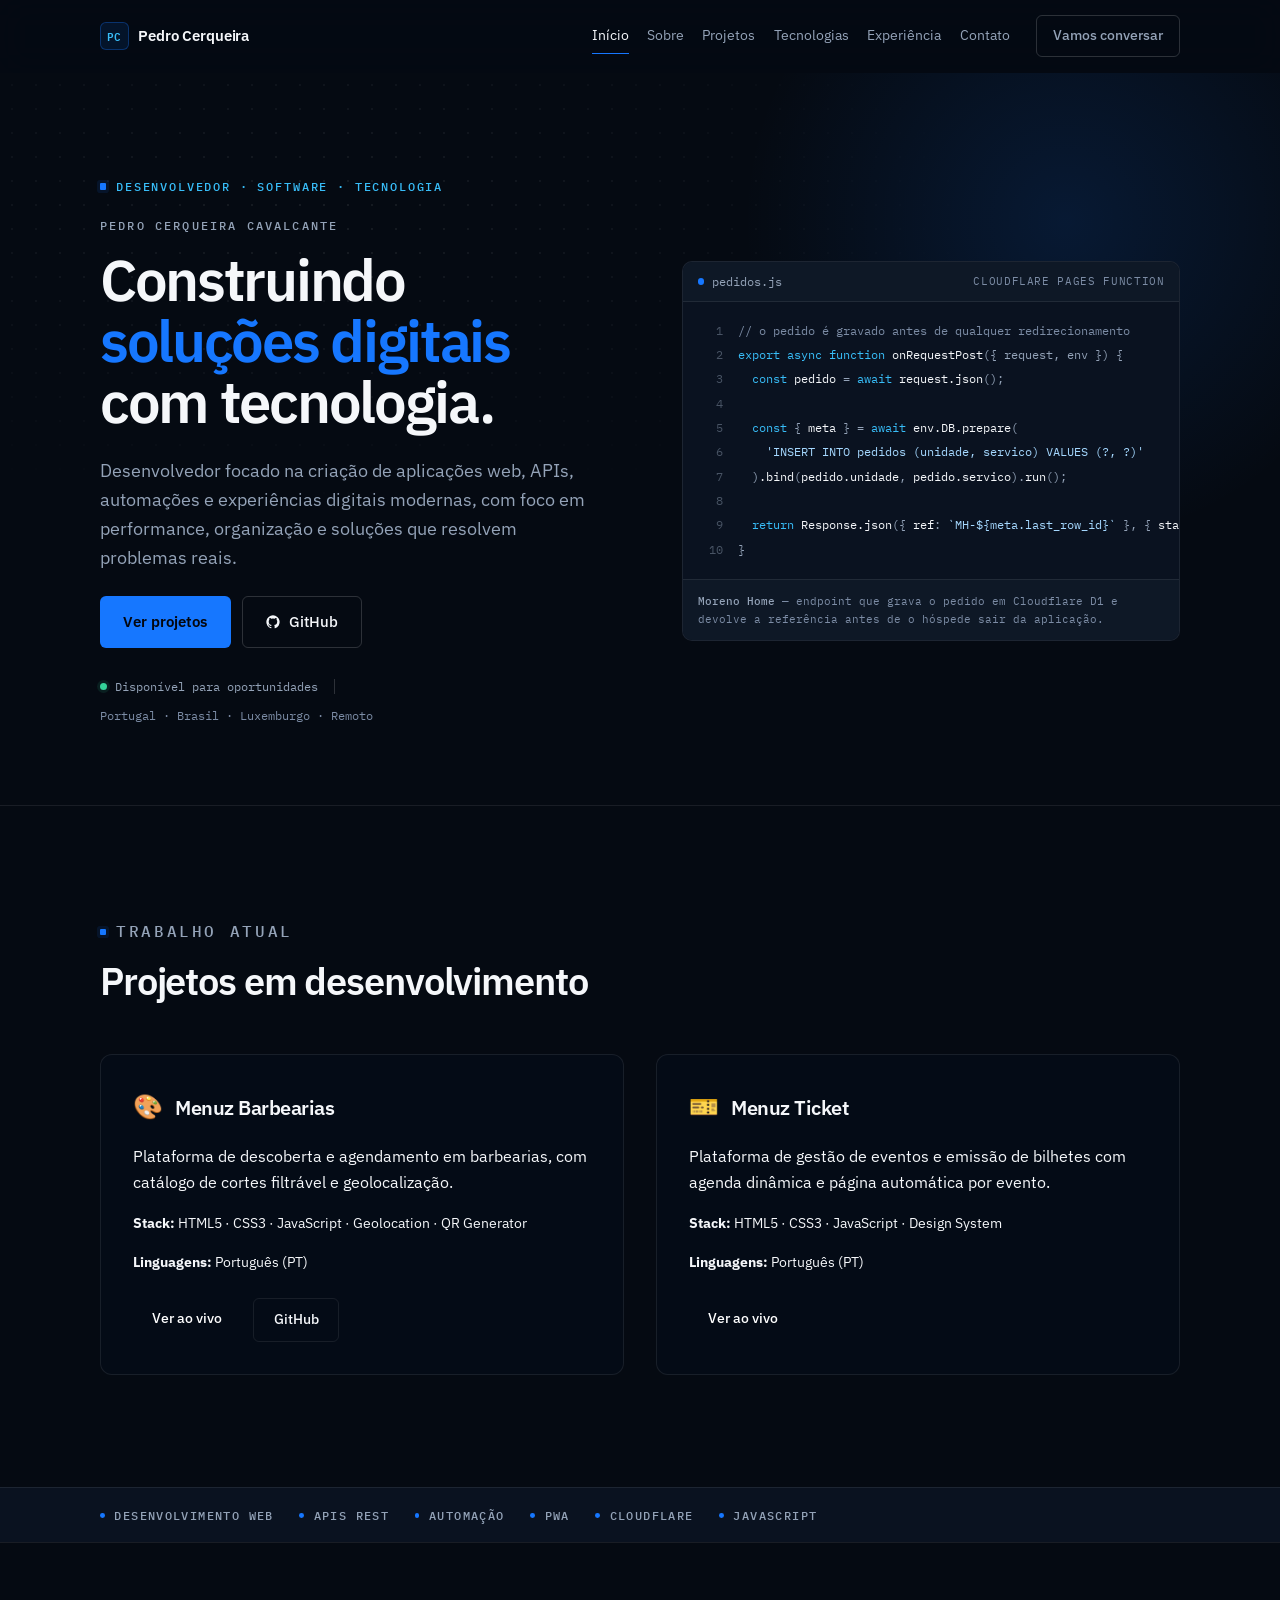
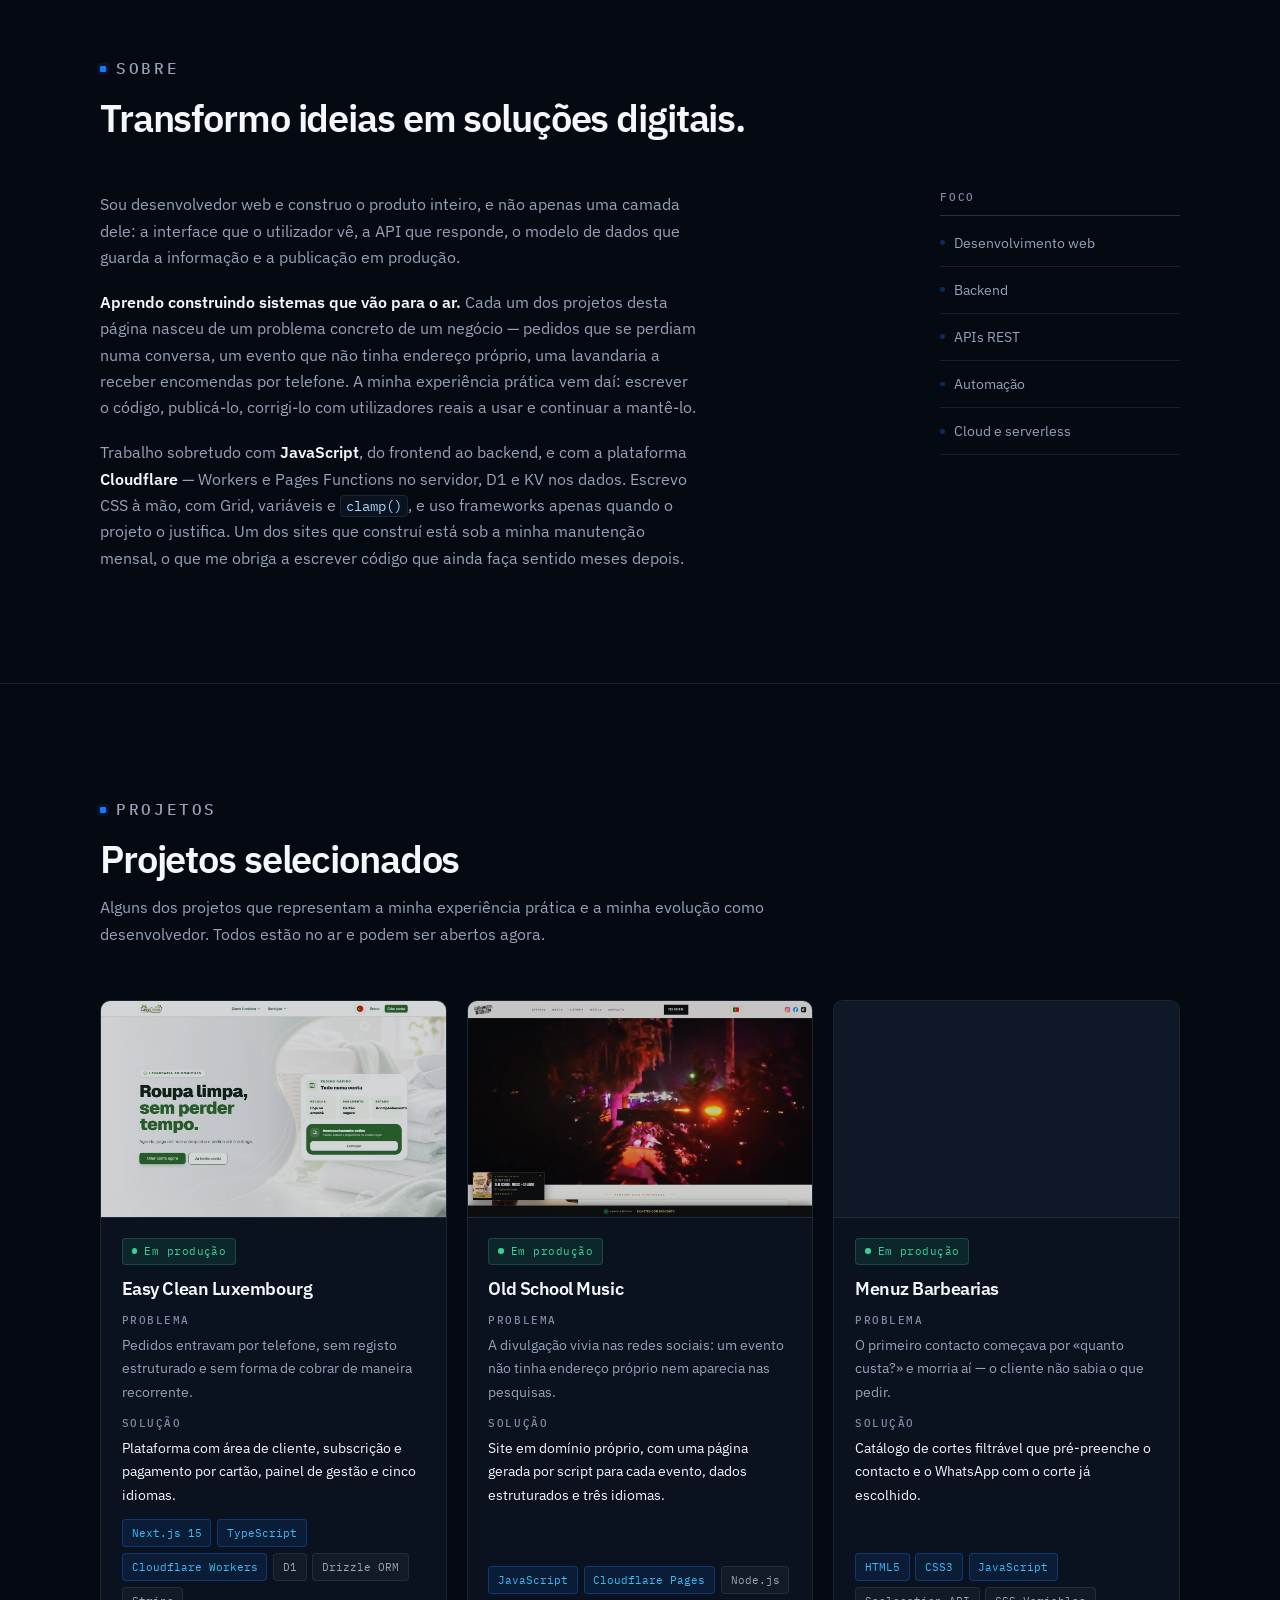
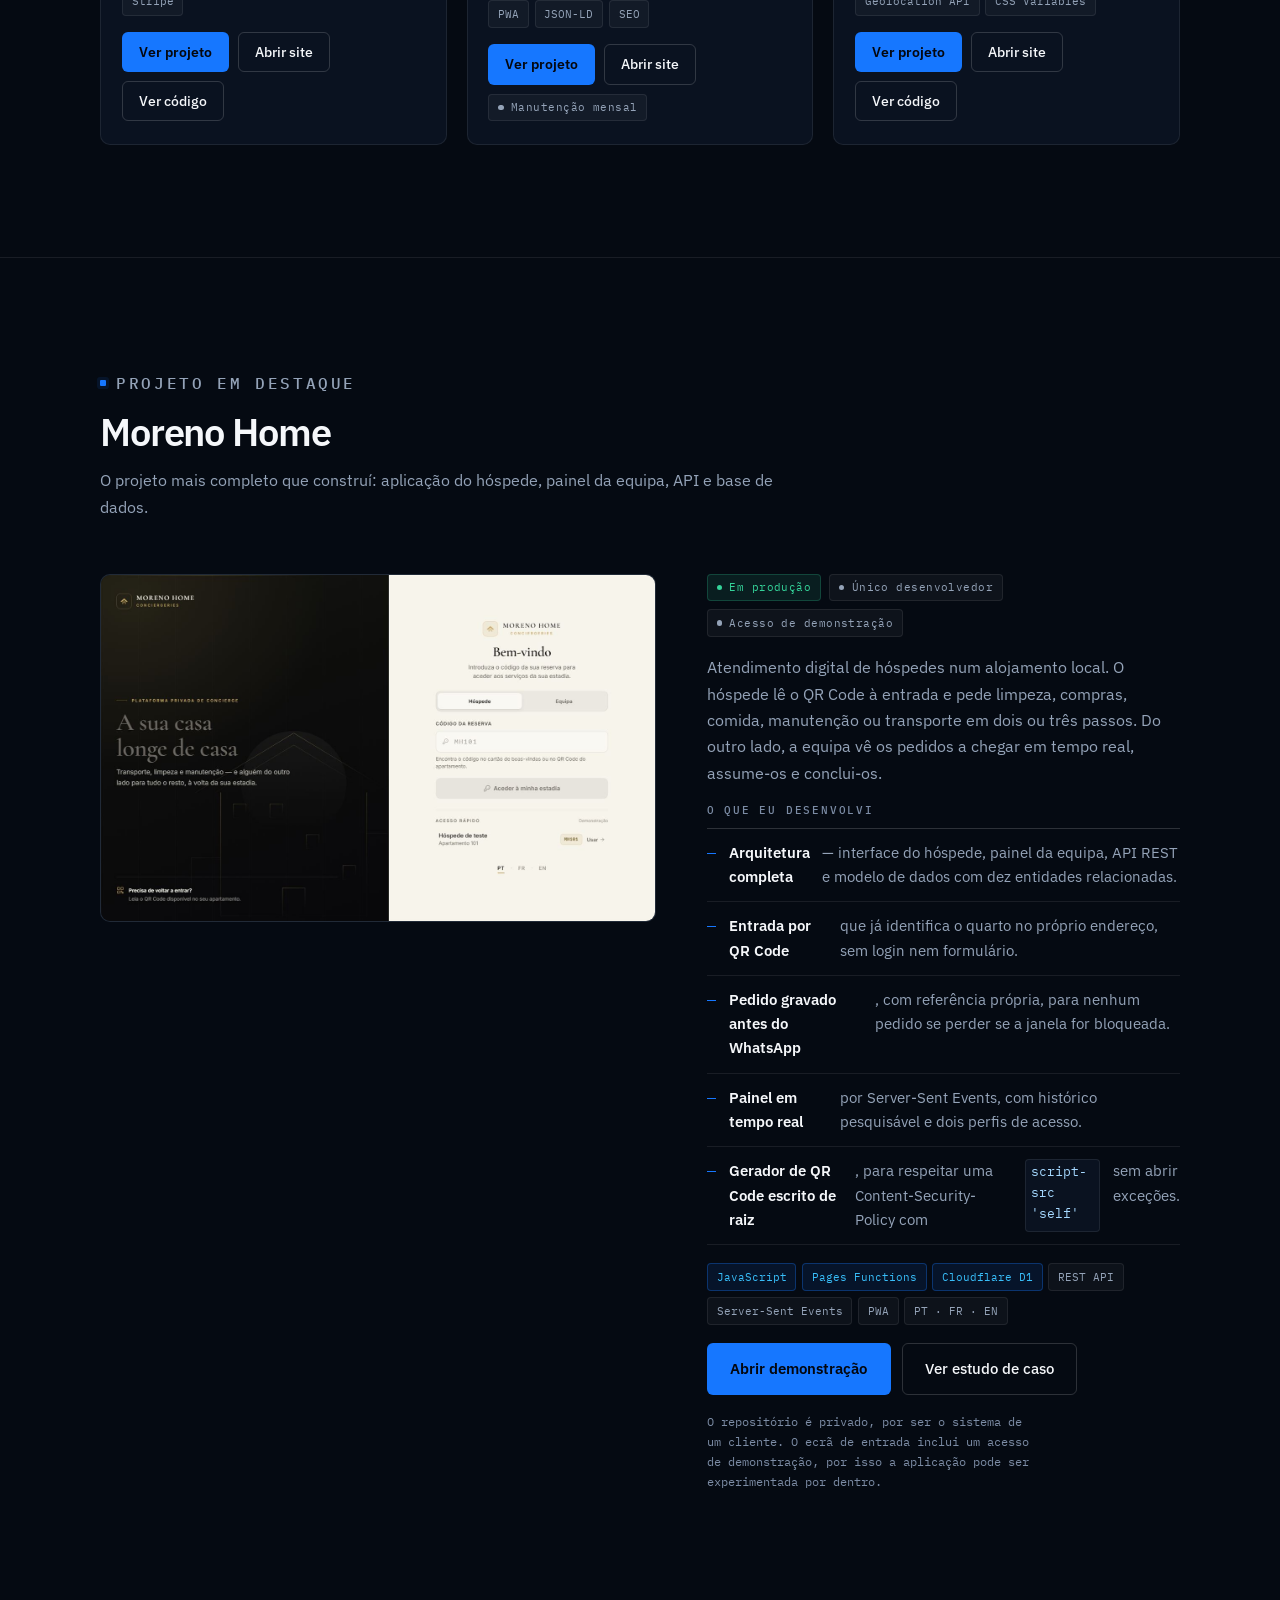
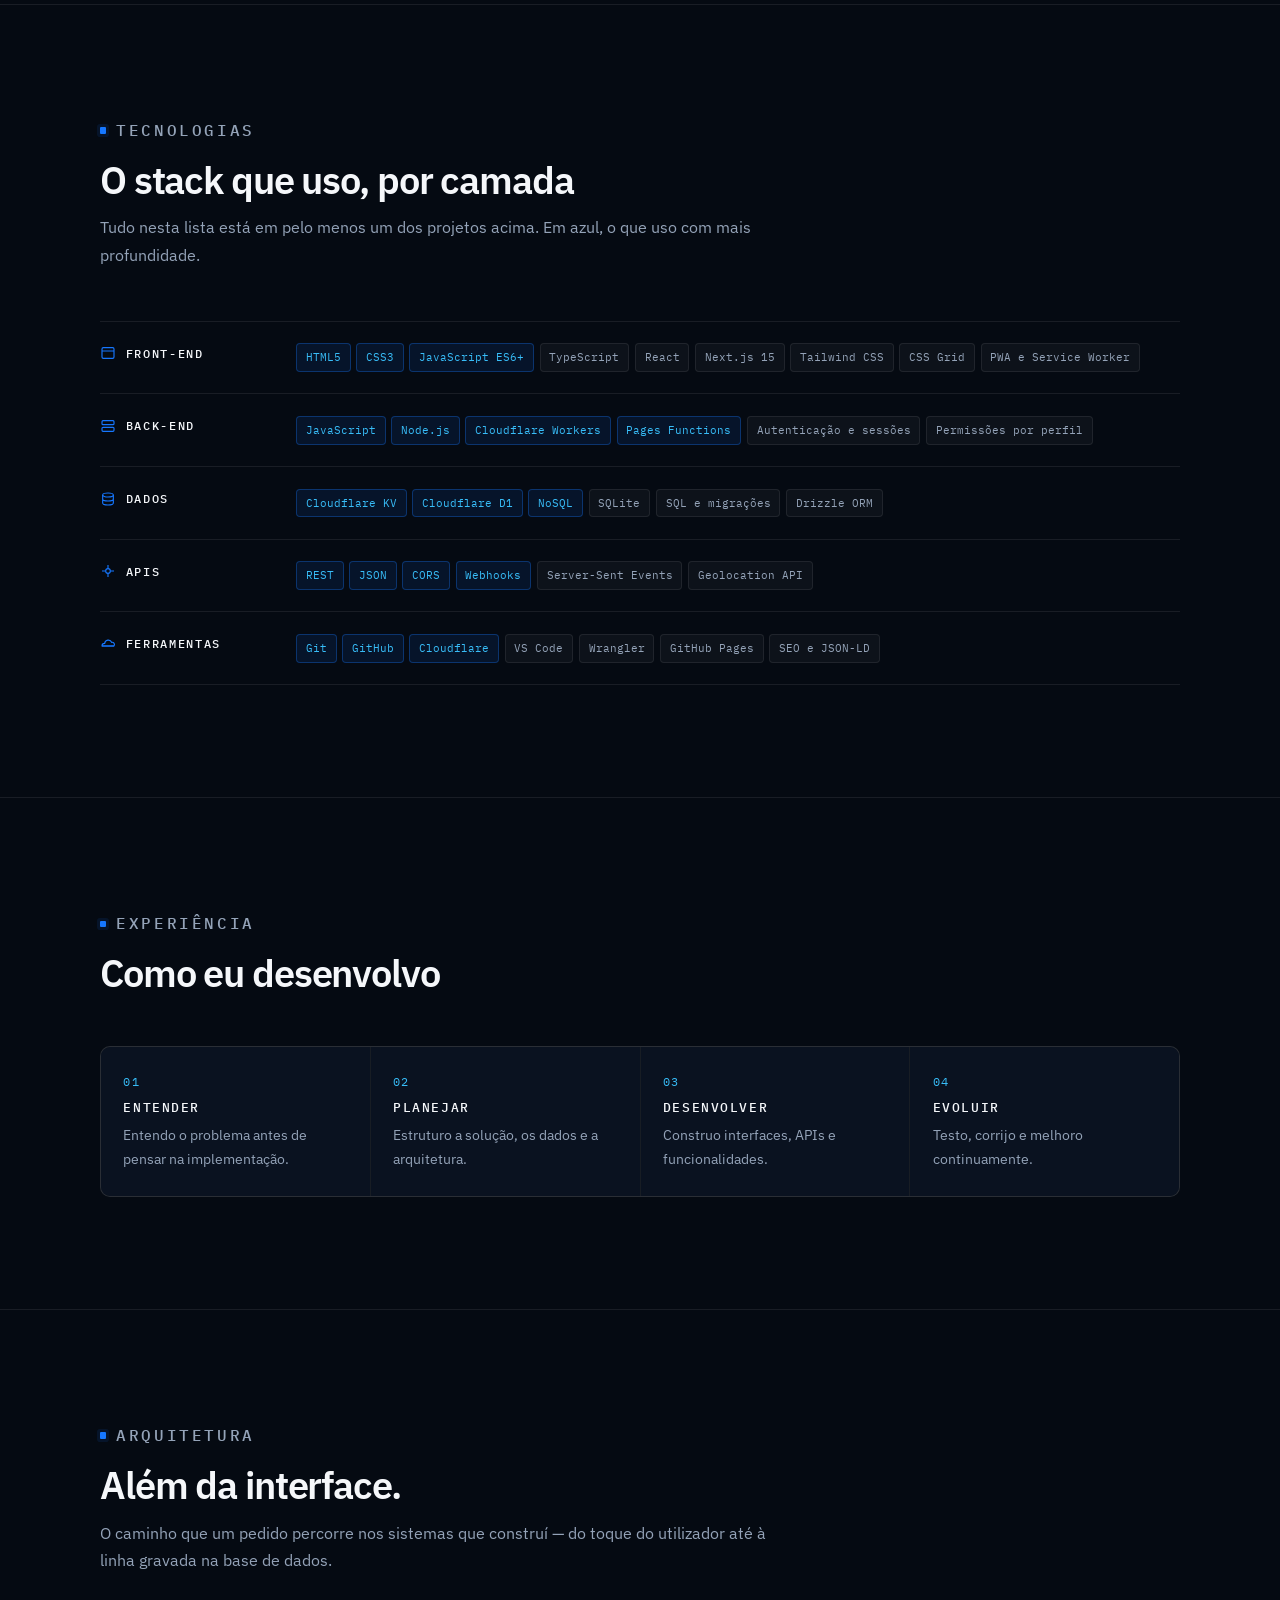
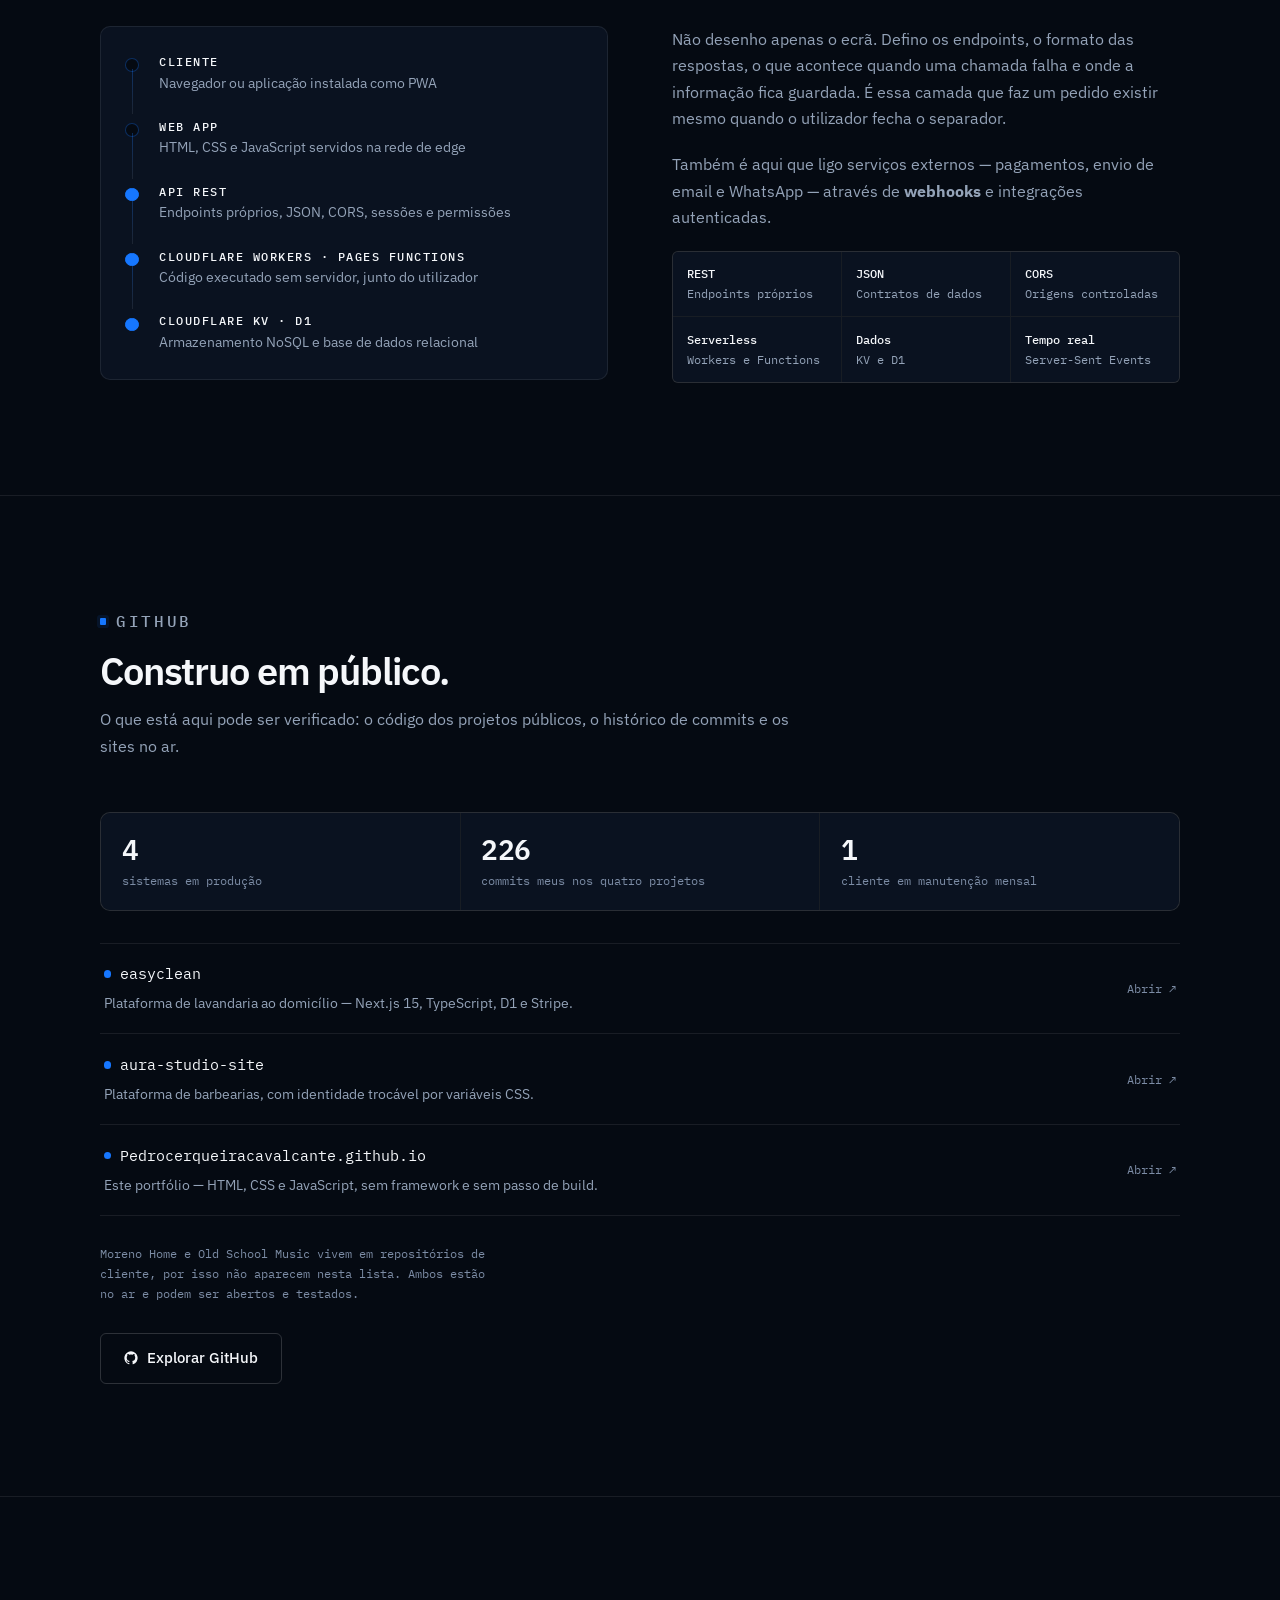
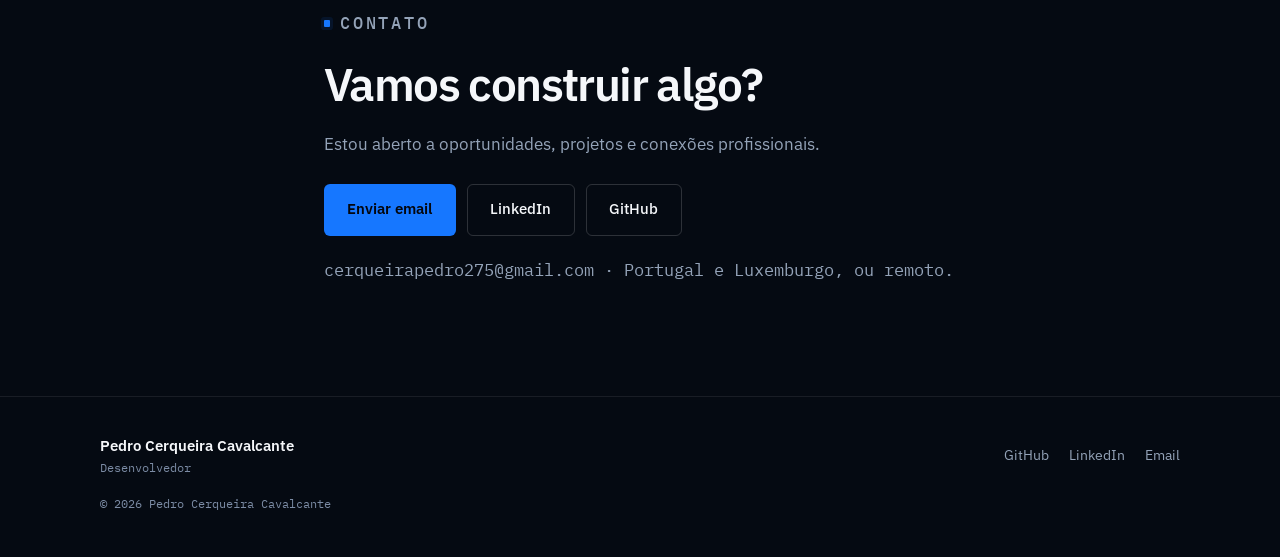
==== index.html @ 8db894de "Revert "feat: atualizar stack real do Menuz Ticket" This reverts commit 25b0ad3cbac305916d290f2f25b3" ====
<!DOCTYPE html>
<html lang="pt">
<head>
<meta charset="utf-8">
<meta name="viewport" content="width=device-width, initial-scale=1">
<title>Pedro Cerqueira Cavalcante — Desenvolvedor Web</title>
<meta name="description" content="Desenvolvedor web. Construo aplicações, APIs REST e automações de ponta a ponta — interface, backend, dados e publicação. Quatro sistemas em produção, todos abertos para consulta.">
<meta name="author" content="Pedro Cerqueira Cavalcante">
<link rel="canonical" href="https://pedrocerqueiracavalcante.github.io/">

<meta property="og:type" content="profile">
<meta property="og:title" content="Pedro Cerqueira Cavalcante — Desenvolvedor Web">
<meta property="og:description" content="Aplicações web, APIs REST e automações. Quatro sistemas em produção, construídos de ponta a ponta.">
<meta property="og:url" content="https://pedrocerqueiracavalcante.github.io/">
<meta property="og:image" content="https://pedrocerqueiracavalcante.github.io/assets/img/moreno.jpg">
<meta property="og:image:alt" content="Ecrã de entrada do Moreno Home, um dos sistemas em produção.">
<meta property="og:locale" content="pt_PT">
<meta name="twitter:card" content="summary_large_image">
<meta name="twitter:image" content="https://pedrocerqueiracavalcante.github.io/assets/img/moreno.jpg">
<meta name="theme-color" content="#050A12">

<link rel="icon" href="data:image/svg+xml,<svg xmlns='http://www.w3.org/2000/svg' viewBox='0 0 64 64'><rect width='64' height='64' rx='14' fill='%23050A12'/><rect x='2' y='2' width='60' height='60' rx='13' fill='none' stroke='%231677FF' stroke-width='3'/><text x='32' y='43' font-size='29' font-family='ui-monospace,monospace' font-weight='600' fill='%2338BDF8' text-anchor='middle'>PC</text></svg>">

<link rel="preconnect" href="https://fonts.googleapis.com">
<link rel="preconnect" href="https://fonts.gstatic.com" crossorigin>
<link href="https://fonts.googleapis.com/css2?family=IBM+Plex+Mono:wght@400;500&family=IBM+Plex+Sans:wght@400;500;600&display=swap" rel="stylesheet">
<script>document.documentElement.classList.add('js');</script>
<link rel="stylesheet" href="assets/css/styles.css?v=8">

<script type="application/ld+json">
{
  "@context": "https://schema.org",
  "@type": "Person",
  "name": "Pedro Cerqueira Cavalcante",
  "jobTitle": "Desenvolvedor Web",
  "description": "Desenvolvedor web. Construo aplicações, APIs REST e automações de ponta a ponta.",
  "url": "https://pedrocerqueiracavalcante.github.io/",
  "email": "cerqueirapedro275@gmail.com",
  "sameAs": [
    "https://github.com/Pedrocerqueiracavalcante",
    "https://www.linkedin.com/in/pedrocerq/"
  ],
  "knowsAbout": [
    "Desenvolvimento web","JavaScript","TypeScript","HTML5","CSS3","React","Next.js",
    "Node.js","Cloudflare Workers","Cloudflare Pages Functions","Cloudflare D1","Cloudflare KV",
    "REST API","JSON","CORS","Webhooks","Server-Sent Events",
    "Progressive Web Apps","Service Worker","SQL","Stripe","Git"
  ]
}
</script>
</head>
<body>

<a class="skip" href="#projetos">Ir para os projetos</a>

<!-- ==================== CABEÇALHO ==================== -->
<header class="site-header" id="header">
  <div class="wrap">
    <a class="logo" href="#inicio">
      <span class="logo-mark" aria-hidden="true">PC</span>
      <span>Pedro Cerqueira</span>
    </a>

    <nav class="nav" id="nav" aria-label="Navegação principal">
      <a href="#inicio">Início</a>
      <a href="#sobre">Sobre</a>
      <a href="#projetos">Projetos</a>
      <a href="#tecnologias">Tecnologias</a>
      <a href="#processo">Experiência</a>
      <a href="#contato">Contato</a>
      <a class="btn btn-ghost btn-sm nav-cta" href="#contato">Vamos conversar</a>
    </nav>

    <button class="icon-btn" id="burger" type="button" aria-label="Abrir menu" aria-expanded="false" aria-controls="nav">
      <svg viewBox="0 0 24 24" fill="none" stroke="currentColor" stroke-width="1.8" aria-hidden="true"><path d="M4 7h16M4 12h16M4 17h16"/></svg>
    </button>
  </div>
</header>

<main>

  <!-- ==================== 1. HERO ==================== -->
  <section class="hero" id="inicio">
    <div class="wrap">
      <div class="hero-grid">

        <div class="hero-text">
          <p class="label">Desenvolvedor · Software · Tecnologia</p>

          <h1>
            <em>Pedro Cerqueira Cavalcante</em>
            Construindo <b>soluções digitais</b><br>com tecnologia.
          </h1>

          <p class="lead">
            Desenvolvedor focado na criação de aplicações web, APIs, automações e experiências
            digitais modernas, com foco em performance, organização e soluções que resolvem
            problemas reais.
          </p>

          <div class="hero-actions">
            <a class="btn btn-primary" href="#projetos">Ver projetos</a>
            <a class="btn btn-ghost" href="https://github.com/Pedrocerqueiracavalcante" target="_blank" rel="noopener">
              <svg viewBox="0 0 24 24" fill="currentColor" aria-hidden="true"><path d="M12 2A10 10 0 0 0 8.84 21.5c.5.09.68-.22.68-.48v-1.7c-2.78.6-3.37-1.34-3.37-1.34-.45-1.16-1.1-1.47-1.1-1.47-.9-.62.07-.6.07-.6 1 .07 1.53 1.03 1.53 1.03.87 1.52 2.3 1.08 2.86.83.09-.65.35-1.08.63-1.33-2.22-.25-4.56-1.11-4.56-4.95 0-1.09.39-1.99 1.03-2.69-.1-.25-.45-1.27.1-2.65 0 0 .84-.27 2.75 1.02a9.6 9.6 0 0 1 5 0c1.91-1.29 2.75-1.02 2.75-1.02.55 1.38.2 2.4.1 2.65.64.7 1.03 1.6 1.03 2.69 0 3.85-2.35 4.7-4.58 4.94.36.31.68.92.68 1.85v2.74c0 .27.18.58.69.48A10 10 0 0 0 12 2Z"/></svg>
              GitHub
            </a>
          </div>

          <p class="hero-meta">
            <span class="avail"><span class="dot" aria-hidden="true"></span> Disponível para oportunidades</span>
            <span class="sep" aria-hidden="true"></span>
            <span>Portugal · Brasil · Luxemburgo · Remoto</span>
          </p>
        </div>

        <figure class="codepane reveal">
          <div class="codepane-top">
            <span class="file">pedidos.js</span>
            <span class="tag">CLOUDFLARE PAGES FUNCTION</span>
          </div>
          <ol class="code" aria-hidden="true">
            <li><span class="cm">// o pedido é gravado antes de qualquer redirecionamento</span></li>
            <li><span class="kw">export async function</span> <span class="fn">onRequestPost</span><span class="pn">({ request, env }) {</span></li>
            <li>  <span class="kw">const</span> pedido <span class="pn">=</span> <span class="kw">await</span> request.<span class="fn">json</span><span class="pn">();</span></li>
            <li> </li>
            <li>  <span class="kw">const</span> <span class="pn">{</span> meta <span class="pn">} =</span> <span class="kw">await</span> env.DB.<span class="fn">prepare</span><span class="pn">(</span></li>
            <li>    <span class="st">'INSERT INTO pedidos (unidade, servico) VALUES (?, ?)'</span></li>
            <li>  <span class="pn">)</span>.<span class="fn">bind</span><span class="pn">(</span>pedido.unidade<span class="pn">,</span> pedido.servico<span class="pn">).</span><span class="fn">run</span><span class="pn">();</span></li>
            <li> </li>
            <li>  <span class="kw">return</span> Response.<span class="fn">json</span><span class="pn">({</span> ref<span class="pn">:</span> <span class="st">`MH-${meta.last_row_id}`</span> <span class="pn">}, {</span> status<span class="pn">:</span> <span class="st">201</span> <span class="pn">});</span></li>
            <li><span class="pn">}</span></li>
          </ol>
          <figcaption class="codepane-cap">
            <b>Moreno Home</b> — endpoint que grava o pedido em Cloudflare D1 e devolve a referência
            antes de o hóspede sair da aplicação.
          </figcaption>
        </figure>

      </div>
    </div>
  </section>

  <!-- ==================== TRABALHO ATUAL ==================== -->
  <section class="section" id="trabalho-atual">
    <div class="wrap">
      <div class="section-head">
        <p class="label">Trabalho Atual</p>
        <h2>Projetos em desenvolvimento</h2>
      </div>

      <div style="display: grid; grid-template-columns: 1fr 1fr; gap: 2rem; margin-top: 2rem;">

        <!-- MENUZ BARBEARIAS -->
        <article style="border: 1px solid var(--border); border-radius: 12px; padding: 2rem; background: rgba(22, 119, 255, 0.02);">
          <div style="display: flex; align-items: center; gap: 0.75rem; margin-bottom: 1rem;">
            <span style="font-size: 1.5rem;">🎨</span>
            <h3 style="margin: 0; font-size: 1.25rem; color: var(--text);">Menuz Barbearias</h3>
          </div>

          <p style="margin: 0 0 1rem 0; color: var(--text-muted);">
            Plataforma de descoberta e agendamento em barbearias, com catálogo de cortes filtrável e geolocalização.
          </p>

          <p style="margin: 0 0 1rem 0; font-size: 0.875rem; color: var(--text-muted);">
            <strong>Stack:</strong> HTML5 · CSS3 · JavaScript · Geolocation · QR Generator
          </p>

          <p style="margin: 0 0 1.5rem 0; font-size: 0.875rem; color: var(--text-muted);">
            <strong>Linguagens:</strong> Português (PT)
          </p>

          <div style="display: flex; gap: 0.75rem; flex-wrap: wrap;">
            <a href="https://pedrocerqueiracavalcante.github.io/aura-studio-site/" target="_blank" rel="noopener" style="display: inline-block; padding: 0.6rem 1.2rem; background: var(--primary); color: white; border-radius: 6px; text-decoration: none; font-size: 0.875rem; font-weight: 500; transition: opacity 0.2s;">Ver ao vivo</a>
            <a href="https://github.com/Pedrocerqueiracavalcante/aura-studio-site" target="_blank" rel="noopener" style="display: inline-block; padding: 0.6rem 1.2rem; border: 1px solid var(--border); background: transparent; color: var(--text); border-radius: 6px; text-decoration: none; font-size: 0.875rem; font-weight: 500; transition: all 0.2s;">GitHub</a>
          </div>
        </article>

        <!-- MENUZ TICKET -->
        <article style="border: 1px solid var(--border); border-radius: 12px; padding: 2rem; background: rgba(22, 119, 255, 0.02);">
          <div style="display: flex; align-items: center; gap: 0.75rem; margin-bottom: 1rem;">
            <span style="font-size: 1.5rem;">🎫</span>
            <h3 style="margin: 0; font-size: 1.25rem; color: var(--text);">Menuz Ticket</h3>
          </div>

          <p style="margin: 0 0 1rem 0; color: var(--text-muted);">
            Plataforma de gestão de eventos e emissão de bilhetes com agenda dinâmica e página automática por evento.
          </p>

          <p style="margin: 0 0 1rem 0; font-size: 0.875rem; color: var(--text-muted);">
            <strong>Stack:</strong> HTML5 · CSS3 · JavaScript · Design System
          </p>

          <p style="margin: 0 0 1.5rem 0; font-size: 0.875rem; color: var(--text-muted);">
            <strong>Linguagens:</strong> Português (PT)
          </p>

          <div style="display: flex; gap: 0.75rem; flex-wrap: wrap;">
            <a href="https://menuzticket.com/" target="_blank" rel="noopener" style="display: inline-block; padding: 0.6rem 1.2rem; background: var(--primary); color: white; border-radius: 6px; text-decoration: none; font-size: 0.875rem; font-weight: 500; transition: opacity 0.2s;">Ver ao vivo</a>
          </div>
        </article>

      </div>
    </div>
  </section>

  <!-- ==================== 2. FAIXA DE COMPETÊNCIAS ==================== -->
  <div class="strip">
    <div class="wrap">
      <ul aria-label="Áreas de trabalho">
        <li>Desenvolvimento web</li>
        <li>APIs REST</li>
        <li>Automação</li>
        <li>PWA</li>
        <li>Cloudflare</li>
        <li>JavaScript</li>
      </ul>
    </div>
  </div>

  <!-- ==================== 3. SOBRE ==================== -->
  <section class="section" id="sobre">
    <div class="wrap">
      <div class="section-head">
        <p class="label">Sobre</p>
        <h2>Transformo ideias em soluções digitais.</h2>
      </div>

      <div class="about">
        <div class="about-text reveal">
          <p>
            Sou desenvolvedor web e construo o produto inteiro, e não apenas uma camada dele:
            a interface que o utilizador vê, a API que responde, o modelo de dados que guarda a
            informação e a publicação em produção.
          </p>
          <p>
            <strong>Aprendo construindo sistemas que vão para o ar.</strong> Cada um dos projetos
            desta página nasceu de um problema concreto de um negócio — pedidos que se perdiam numa
            conversa, um evento que não tinha endereço próprio, uma lavandaria a receber encomendas
            por telefone. A minha experiência prática vem daí: escrever o código, publicá-lo,
            corrigi-lo com utilizadores reais a usar e continuar a mantê-lo.
          </p>
          <p>
            Trabalho sobretudo com <strong>JavaScript</strong>, do frontend ao backend, e com a
            plataforma <strong>Cloudflare</strong> — Workers e Pages Functions no servidor, D1 e KV
            nos dados. Escrevo CSS à mão, com Grid, variáveis e <code>clamp()</code>, e uso
            frameworks apenas quando o projeto o justifica. Um dos sites que construí está sob a
            minha manutenção mensal, o que me obriga a escrever código que ainda faça sentido
            meses depois.
          </p>
        </div>

        <aside class="side-list reveal">
          <h3>Foco</h3>
          <ul>
            <li>Desenvolvimento web</li>
            <li>Backend</li>
            <li>APIs REST</li>
            <li>Automação</li>
            <li>Cloud e serverless</li>
          </ul>
        </aside>
      </div>
    </div>
  </section>

  <!-- ==================== 4. PROJETOS ==================== -->
  <section class="section" id="projetos">
    <div class="wrap">
      <div class="section-head">
        <p class="label">Projetos</p>
        <h2>Projetos selecionados</h2>
        <p>
          Alguns dos projetos que representam a minha experiência prática e a minha evolução como
          desenvolvedor. Todos estão no ar e podem ser abertos agora.
        </p>
      </div>

      <div class="projects">

        <article class="pcard reveal">
          <a class="pcard-thumb" href="projetos/easy-clean.html" aria-label="Ver o projeto Easy Clean Luxembourg">
            <img src="assets/img/easyclean.jpg" alt="Página inicial do Easy Clean, com chamada para criar conta e cartão de pedido rápido" width="1320" height="825" loading="lazy" decoding="async">
          </a>
          <div class="pcard-body">
            <span class="status">Em produção</span>
            <h3>Easy Clean Luxembourg</h3>

            <div class="ps">
              <div>
                <span class="mono-k">Problema</span>
                <p>Pedidos entravam por telefone, sem registo estruturado e sem forma de cobrar de maneira recorrente.</p>
              </div>
              <div class="sol">
                <span class="mono-k">Solução</span>
                <p>Plataforma com área de cliente, subscrição e pagamento por cartão, painel de gestão e cinco idiomas.</p>
              </div>
            </div>

            <ul class="chips" aria-label="Tecnologias">
              <li class="key">Next.js 15</li><li class="key">TypeScript</li><li class="key">Cloudflare Workers</li>
              <li>D1</li><li>Drizzle ORM</li><li>Stripe</li>
            </ul>

            <div class="pcard-foot">
              <a class="btn btn-primary btn-sm" href="projetos/easy-clean.html">Ver projeto</a>
              <a class="btn btn-ghost btn-sm" href="https://easyclean.cerqueirapedro275.workers.dev" target="_blank" rel="noopener">Abrir site</a>
              <a class="btn btn-ghost btn-sm" href="https://github.com/Pedrocerqueiracavalcante/easyclean" target="_blank" rel="noopener">Ver código</a>
            </div>
          </div>
        </article>

        <article class="pcard reveal">
          <a class="pcard-thumb" href="projetos/old-school-music.html" aria-label="Ver o projeto Old School Music">
            <img src="assets/img/osm.jpg" alt="Página inicial do Old School Music, com vídeo de fundo e cartão do próximo evento" width="1320" height="825" loading="lazy" decoding="async">
          </a>
          <div class="pcard-body">
            <span class="status">Em produção</span>
            <h3>Old School Music</h3>

            <div class="ps">
              <div>
                <span class="mono-k">Problema</span>
                <p>A divulgação vivia nas redes sociais: um evento não tinha endereço próprio nem aparecia nas pesquisas.</p>
              </div>
              <div class="sol">
                <span class="mono-k">Solução</span>
                <p>Site em domínio próprio, com uma página gerada por script para cada evento, dados estruturados e três idiomas.</p>
              </div>
            </div>

            <ul class="chips" aria-label="Tecnologias">
              <li class="key">JavaScript</li><li class="key">Cloudflare Pages</li><li>Node.js</li>
              <li>PWA</li><li>JSON-LD</li><li>SEO</li>
            </ul>

            <div class="pcard-foot">
              <a class="btn btn-primary btn-sm" href="projetos/old-school-music.html">Ver projeto</a>
              <a class="btn btn-ghost btn-sm" href="https://oldschoolmusic.pt" target="_blank" rel="noopener">Abrir site</a>
              <span class="spacer"></span>
              <span class="status status-alt">Manutenção mensal</span>
            </div>
          </div>
        </article>

        <article class="pcard reveal">
          <a class="pcard-thumb" href="projetos/menuz.html" aria-label="Ver o projeto Menuz Barbearias">
            <img src="assets/img/menuz.jpg" alt="Página inicial da Menuz, com pesquisa de barbearias e promoção em destaque" width="1320" height="825" loading="lazy" decoding="async">
          </a>
          <div class="pcard-body">
            <span class="status">Em produção</span>
            <h3>Menuz Barbearias</h3>

            <div class="ps">
              <div>
                <span class="mono-k">Problema</span>
                <p>O primeiro contacto começava por «quanto custa?» e morria aí — o cliente não sabia o que pedir.</p>
              </div>
              <div class="sol">
                <span class="mono-k">Solução</span>
                <p>Catálogo de cortes filtrável que pré-preenche o contacto e o WhatsApp com o corte já escolhido.</p>
              </div>
            </div>

            <ul class="chips" aria-label="Tecnologias">
              <li class="key">HTML5</li><li class="key">CSS3</li><li class="key">JavaScript</li>
              <li>Geolocation API</li><li>CSS Variables</li>
            </ul>

            <div class="pcard-foot">
              <a class="btn btn-primary btn-sm" href="projetos/menuz.html">Ver projeto</a>
              <a class="btn btn-ghost btn-sm" href="https://pedrocerqueiracavalcante.github.io/aura-studio-site/" target="_blank" rel="noopener">Abrir site</a>
              <a class="btn btn-ghost btn-sm" href="https://github.com/Pedrocerqueiracavalcante/aura-studio-site" target="_blank" rel="noopener">Ver código</a>
            </div>
          </div>
        </article>

      </div>
    </div>
  </section>

  <!-- ==================== 5. PROJETO EM DESTAQUE ==================== -->
  <section class="section" id="destaque">
    <div class="wrap">
      <div class="section-head">
        <p class="label">Projeto em destaque</p>
        <h2>Moreno Home</h2>
        <p>O projeto mais completo que construí: aplicação do hóspede, painel da equipa, API e base de dados.</p>
      </div>

      <div class="feature">
        <a class="feature-shot reveal" href="https://moreno-home.pages.dev" target="_blank" rel="noopener">
          <img src="assets/img/moreno.jpg" alt="Ecrã de entrada do Moreno Home: painel escuro com a marca à esquerda e, à direita, o formulário de código de reserva com separadores para hóspede e equipa" width="1320" height="825" loading="lazy" decoding="async">
        </a>

        <div class="feature-body">
          <div class="feature-meta">
            <span class="status">Em produção</span>
            <span class="status status-alt">Único desenvolvedor</span>
            <span class="status status-alt">Acesso de demonstração</span>
          </div>

          <p class="desc">
            Atendimento digital de hóspedes num alojamento local. O hóspede lê o QR Code à entrada e
            pede limpeza, compras, comida, manutenção ou transporte em dois ou três passos. Do outro
            lado, a equipa vê os pedidos a chegar em tempo real, assume-os e conclui-os.
          </p>

          <div class="did">
            <h4>O que eu desenvolvi</h4>
            <ul>
              <li><b>Arquitetura completa</b> — interface do hóspede, painel da equipa, API REST e modelo de dados com dez entidades relacionadas.</li>
              <li><b>Entrada por QR Code</b> que já identifica o quarto no próprio endereço, sem login nem formulário.</li>
              <li><b>Pedido gravado antes do WhatsApp</b>, com referência própria, para nenhum pedido se perder se a janela for bloqueada.</li>
              <li><b>Painel em tempo real</b> por Server-Sent Events, com histórico pesquisável e dois perfis de acesso.</li>
              <li><b>Gerador de QR Code escrito de raiz</b>, para respeitar uma Content-Security-Policy com <code>script-src 'self'</code> sem abrir exceções.</li>
            </ul>
          </div>

          <ul class="chips" aria-label="Tecnologias">
            <li class="key">JavaScript</li><li class="key">Pages Functions</li><li class="key">Cloudflare D1</li>
            <li>REST API</li><li>Server-Sent Events</li><li>PWA</li><li>PT · FR · EN</li>
          </ul>

          <div class="feature-actions">
            <a class="btn btn-primary" href="https://moreno-home.pages.dev" target="_blank" rel="noopener">Abrir demonstração</a>
            <a class="btn btn-ghost" href="projetos/moreno-home.html">Ver estudo de caso</a>
          </div>

          <p class="feature-note">
            O repositório é privado, por ser o sistema de um cliente. O ecrã de entrada inclui um
            acesso de demonstração, por isso a aplicação pode ser experimentada por dentro.
          </p>
        </div>
      </div>
    </div>
  </section>

  <!-- ==================== 6. TECNOLOGIAS ==================== -->
  <section class="section" id="tecnologias">
    <div class="wrap">
      <div class="section-head">
        <p class="label">Tecnologias</p>
        <h2>O stack que uso, por camada</h2>
        <p>Tudo nesta lista está em pelo menos um dos projetos acima. Em azul, o que uso com mais profundidade.</p>
      </div>

      <div class="stack">

        <div class="reveal">
          <h3>
            <svg viewBox="0 0 24 24" fill="none" stroke="currentColor" stroke-width="1.7" aria-hidden="true"><rect x="3" y="4" width="18" height="16" rx="2"/><path d="M3 9h18M6.5 6.5h.01M9.5 6.5h.01"/></svg>
            Front-end
          </h3>
          <ul class="chips">
            <li class="key">HTML5</li><li class="key">CSS3</li><li class="key">JavaScript ES6+</li>
            <li>TypeScript</li><li>React</li><li>Next.js 15</li><li>Tailwind CSS</li>
            <li>CSS Grid</li><li>PWA e Service Worker</li>
          </ul>
        </div>

        <div class="reveal">
          <h3>
            <svg viewBox="0 0 24 24" fill="none" stroke="currentColor" stroke-width="1.7" aria-hidden="true"><rect x="3" y="4" width="18" height="6" rx="1.5"/><rect x="3" y="14" width="18" height="6" rx="1.5"/><path d="M6.5 7h.01M6.5 17h.01"/></svg>
            Back-end
          </h3>
          <ul class="chips">
            <li class="key">JavaScript</li><li class="key">Node.js</li>
            <li class="key">Cloudflare Workers</li><li class="key">Pages Functions</li>
            <li>Autenticação e sessões</li><li>Permissões por perfil</li>
          </ul>
        </div>

        <div class="reveal">
          <h3>
            <svg viewBox="0 0 24 24" fill="none" stroke="currentColor" stroke-width="1.7" aria-hidden="true"><ellipse cx="12" cy="6" rx="8" ry="3"/><path d="M4 6v6c0 1.7 3.6 3 8 3s8-1.3 8-3V6M4 12v6c0 1.7 3.6 3 8 3s8-1.3 8-3v-6"/></svg>
            Dados
          </h3>
          <ul class="chips">
            <li class="key">Cloudflare KV</li><li class="key">Cloudflare D1</li><li class="key">NoSQL</li>
            <li>SQLite</li><li>SQL e migrações</li><li>Drizzle ORM</li>
          </ul>
        </div>

        <div class="reveal">
          <h3>
            <svg viewBox="0 0 24 24" fill="none" stroke="currentColor" stroke-width="1.7" aria-hidden="true"><circle cx="12" cy="12" r="3.5"/><path d="M12 3v5M12 16v5M3 12h5M16 12h5"/></svg>
            APIs
          </h3>
          <ul class="chips">
            <li class="key">REST</li><li class="key">JSON</li><li class="key">CORS</li><li class="key">Webhooks</li>
            <li>Server-Sent Events</li><li>Geolocation API</li>
          </ul>
        </div>

        <div class="reveal">
          <h3>
            <svg viewBox="0 0 24 24" fill="none" stroke="currentColor" stroke-width="1.7" aria-hidden="true"><path d="M3 15a4 4 0 0 1 4-4 5.5 5.5 0 0 1 10.5-1.5A3.5 3.5 0 0 1 21 15z"/><path d="M3 15h18"/></svg>
            Ferramentas
          </h3>
          <ul class="chips">
            <li class="key">Git</li><li class="key">GitHub</li><li class="key">Cloudflare</li>
            <li>VS Code</li><li>Wrangler</li><li>GitHub Pages</li><li>SEO e JSON-LD</li>
          </ul>
        </div>

      </div>
    </div>
  </section>

  <!-- ==================== 7. COMO EU DESENVOLVO ==================== -->
  <section class="section" id="processo">
    <div class="wrap">
      <div class="section-head">
        <p class="label">Experiência</p>
        <h2>Como eu desenvolvo</h2>
      </div>

      <ol class="steps reveal">
        <li>
          <span class="n">01</span>
          <h3>Entender</h3>
          <p>Entendo o problema antes de pensar na implementação.</p>
        </li>
        <li>
          <span class="n">02</span>
          <h3>Planejar</h3>
          <p>Estruturo a solução, os dados e a arquitetura.</p>
        </li>
        <li>
          <span class="n">03</span>
          <h3>Desenvolver</h3>
          <p>Construo interfaces, APIs e funcionalidades.</p>
        </li>
        <li>
          <span class="n">04</span>
          <h3>Evoluir</h3>
          <p>Testo, corrijo e melhoro continuamente.</p>
        </li>
      </ol>
    </div>
  </section>

  <!-- ==================== 8. ARQUITETURA ==================== -->
  <section class="section" id="arquitetura">
    <div class="wrap">
      <div class="section-head">
        <p class="label">Arquitetura</p>
        <h2>Além da interface.</h2>
        <p>O caminho que um pedido percorre nos sistemas que construí — do toque do utilizador até à linha gravada na base de dados.</p>
      </div>

      <div class="arch-grid">
        <ol class="arch reveal" aria-label="Camadas da arquitetura, do cliente aos dados">
          <li>
            <span class="n">Cliente</span>
            <span class="d">Navegador ou aplicação instalada como PWA</span>
          </li>
          <li>
            <span class="n">Web App</span>
            <span class="d">HTML, CSS e JavaScript servidos na rede de edge</span>
          </li>
          <li data-key="true">
            <span class="n">API REST</span>
            <span class="d">Endpoints próprios, JSON, CORS, sessões e permissões</span>
          </li>
          <li data-key="true">
            <span class="n">Cloudflare Workers · Pages Functions</span>
            <span class="d">Código executado sem servidor, junto do utilizador</span>
          </li>
          <li data-key="true">
            <span class="n">Cloudflare KV · D1</span>
            <span class="d">Armazenamento NoSQL e base de dados relacional</span>
          </li>
        </ol>

        <div class="arch-side reveal">
          <p>
            Não desenho apenas o ecrã. Defino os endpoints, o formato das respostas, o que acontece
            quando uma chamada falha e onde a informação fica guardada. É essa camada que faz um
            pedido existir mesmo quando o utilizador fecha o separador.
          </p>
          <p>
            Também é aqui que ligo serviços externos — pagamentos, envio de email e WhatsApp —
            através de <strong>webhooks</strong> e integrações autenticadas.
          </p>
          <ul class="grid2">
            <li><b>REST</b> Endpoints próprios</li>
            <li><b>JSON</b> Contratos de dados</li>
            <li><b>CORS</b> Origens controladas</li>
            <li><b>Serverless</b> Workers e Functions</li>
            <li><b>Dados</b> KV e D1</li>
            <li><b>Tempo real</b> Server-Sent Events</li>
          </ul>
        </div>
      </div>
    </div>
  </section>

  <!-- ==================== 9. GITHUB ==================== -->
  <section class="section" id="github">
    <div class="wrap">
      <div class="section-head">
        <p class="label">GitHub</p>
        <h2>Construo em público.</h2>
        <p>O que está aqui pode ser verificado: o código dos projetos públicos, o histórico de commits e os sites no ar.</p>
      </div>

      <div class="gh-stats reveal">
        <div>
          <span class="v">4</span>
          <span class="k">sistemas em produção</span>
        </div>
        <div>
          <span class="v">226</span>
          <span class="k">commits meus nos quatro projetos</span>
        </div>
        <div>
          <span class="v">1</span>
          <span class="k">cliente em manutenção mensal</span>
        </div>
      </div>

      <div class="repos reveal">
        <a href="https://github.com/Pedrocerqueiracavalcante/easyclean" target="_blank" rel="noopener">
          <span class="name">easyclean</span>
          <span class="about">Plataforma de lavandaria ao domicílio — Next.js 15, TypeScript, D1 e Stripe.</span>
          <span class="go">Abrir ↗</span>
        </a>
        <a href="https://github.com/Pedrocerqueiracavalcante/aura-studio-site" target="_blank" rel="noopener">
          <span class="name">aura-studio-site</span>
          <span class="about">Plataforma de barbearias, com identidade trocável por variáveis CSS.</span>
          <span class="go">Abrir ↗</span>
        </a>
        <a href="https://github.com/Pedrocerqueiracavalcante/Pedrocerqueiracavalcante.github.io" target="_blank" rel="noopener">
          <span class="name">Pedrocerqueiracavalcante.github.io</span>
          <span class="about">Este portfólio — HTML, CSS e JavaScript, sem framework e sem passo de build.</span>
          <span class="go">Abrir ↗</span>
        </a>
      </div>

      <p class="gh-note">
        Moreno Home e Old School Music vivem em repositórios de cliente, por isso não aparecem
        nesta lista. Ambos estão no ar e podem ser abertos e testados.
      </p>

      <a class="btn btn-ghost" href="https://github.com/Pedrocerqueiracavalcante" target="_blank" rel="noopener">
        <svg viewBox="0 0 24 24" fill="currentColor" aria-hidden="true"><path d="M12 2A10 10 0 0 0 8.84 21.5c.5.09.68-.22.68-.48v-1.7c-2.78.6-3.37-1.34-3.37-1.34-.45-1.16-1.1-1.47-1.1-1.47-.9-.62.07-.6.07-.6 1 .07 1.53 1.03 1.53 1.03.87 1.52 2.3 1.08 2.86.83.09-.65.35-1.08.63-1.33-2.22-.25-4.56-1.11-4.56-4.95 0-1.09.39-1.99 1.03-2.69-.1-.25-.45-1.27.1-2.65 0 0 .84-.27 2.75 1.02a9.6 9.6 0 0 1 5 0c1.91-1.29 2.75-1.02 2.75-1.02.55 1.38.2 2.4.1 2.65.64.7 1.03 1.6 1.03 2.69 0 3.85-2.35 4.7-4.58 4.94.36.31.68.92.68 1.85v2.74c0 .27.18.58.69.48A10 10 0 0 0 12 2Z"/></svg>
        Explorar GitHub
      </a>
    </div>
  </section>

  <!-- ==================== 10. CONTATO ==================== -->
  <section class="section" id="contato">
    <div class="wrap contact">
      <p class="label">Contato</p>
      <h2>Vamos construir algo?</h2>
      <p>Estou aberto a oportunidades, projetos e conexões profissionais.</p>

      <div class="contact-actions">
        <a class="btn btn-primary" href="mailto:cerqueirapedro275@gmail.com?subject=Contato%20via%20portf%C3%B3lio">Enviar email</a>
        <a class="btn btn-ghost" href="https://www.linkedin.com/in/pedrocerq/" target="_blank" rel="noopener">LinkedIn</a>
        <a class="btn btn-ghost" href="https://github.com/Pedrocerqueiracavalcante" target="_blank" rel="noopener">GitHub</a>
      </div>

      <p class="contact-note">cerqueirapedro275@gmail.com · Portugal e Luxemburgo, ou remoto.</p>
    </div>
  </section>

</main>

<!-- ==================== RODAPÉ ==================== -->
<footer class="site-footer">
  <div class="wrap">
    <p class="footer-id">
      <b>Pedro Cerqueira Cavalcante</b>
      <span>Desenvolvedor</span>
    </p>
    <nav class="footer-links" aria-label="Ligações de contacto">
      <a href="https://github.com/Pedrocerqueiracavalcante" target="_blank" rel="noopener">GitHub</a>
      <a href="https://www.linkedin.com/in/pedrocerq/" target="_blank" rel="noopener">LinkedIn</a>
      <a href="mailto:cerqueirapedro275@gmail.com">Email</a>
    </nav>
    <p class="footer-copy">© 2026 Pedro Cerqueira Cavalcante</p>
  </div>
</footer>

<script src="assets/js/main.js?v=8" defer></script>
</body>
</html>
---- assets/css/styles.css ----
/* ==========================================================================
   Pedro Cerqueira Cavalcante — portfólio
   Identidade: azul tecnológico sobre quase-preto. O azul é sotaque, não pintura.
   Tipografia: IBM Plex Sans (texto) · IBM Plex Mono (rótulos, dados e código).
   Estrutura por linhas finas e espaço vazio, em vez de caixas empilhadas.
   ========================================================================== */

/* ---------- 1. design system ---------------------------------------------- */
:root {
  /* superfícies */
  --bg:        #050A12;
  --bg-2:      #0A1220;
  --bg-3:      #0E1826;

  /* azul de identidade */
  --blue:       #1677FF;
  --blue-light: #38BDF8;
  --blue-deep:  #0B3B82;
  --blue-soft:  rgba(22, 119, 255, .10);
  --blue-line:  rgba(22, 119, 255, .32);

  /* texto */
  --text:   #F5F7FA;
  --text-2: #94A3B8;
  --text-3: #7C8CA5;

  /* linhas */
  --border:        rgba(255, 255, 255, .08);
  --border-strong: rgba(255, 255, 255, .16);

  /* estado */
  --ok:    #34D399;
  --ok-bg: rgba(52, 211, 153, .10);

  /* tipografia */
  --sans: "IBM Plex Sans", system-ui, -apple-system, "Segoe UI", Arial, sans-serif;
  --mono: "IBM Plex Mono", ui-monospace, "Cascadia Mono", Consolas, monospace;

  /* métrica */
  --wrap:  72rem;
  --pad:   clamp(1.15rem, 4.5vw, 2.25rem);
  --gap-s: clamp(2.5rem, 6vw, 4rem);
  --r:     10px;
  --r-s:   6px;
  --t:     220ms cubic-bezier(.4, 0, .2, 1);
  --header-h: 4.5rem;
}

/* ---------- 2. base ------------------------------------------------------- */
*, *::before, *::after { box-sizing: border-box; }

html {
  scroll-behavior: smooth;
  scroll-padding-top: calc(var(--header-h) + 1.5rem);
  -webkit-text-size-adjust: 100%;
}

body {
  margin: 0;
  background: var(--bg);
  color: var(--text);
  font-family: var(--sans);
  font-size: 1rem;
  line-height: 1.65;
  -webkit-font-smoothing: antialiased;
  text-rendering: optimizeLegibility;
  overflow-x: hidden;
}

img { max-width: 100%; display: block; }
a { color: inherit; }
ul, ol { margin: 0; padding: 0; list-style: none; }
p { margin: 0; }

h1, h2, h3, h4 {
  margin: 0; font-weight: 600;
  letter-spacing: -.025em; line-height: 1.15;
  text-wrap: balance;
}

::selection { background: var(--blue); color: #04070E; }

:focus-visible {
  outline: 2px solid var(--blue-light);
  outline-offset: 3px;
  border-radius: 4px;
}

@media (prefers-reduced-motion: reduce) {
  html { scroll-behavior: auto; }
  *, *::before, *::after {
    animation-duration: .01ms !important;
    animation-iteration-count: 1 !important;
    transition-duration: .01ms !important;
  }
}

.skip {
  position: absolute; left: -9999px; top: 0; z-index: 200;
  background: var(--blue); color: #04070E;
  padding: .7rem 1.1rem; font-weight: 600;
}
.skip:focus { left: 0; }

/* ---------- 3. utilitários ------------------------------------------------ */
.wrap { max-width: var(--wrap); margin-inline: auto; padding-inline: var(--pad); }

.section { padding-block: clamp(4rem, 9vw, 7rem); border-top: 1px solid var(--border); }

.label {
  display: inline-flex; align-items: center; gap: .6rem;
  font-family: var(--mono); font-size: .72rem; font-weight: 500;
  letter-spacing: .16em; text-transform: uppercase;
  color: var(--blue-light);
}
.label::before {
  content: ""; width: .4rem; height: .4rem; flex: none;
  background: var(--blue); border-radius: 1px;
  box-shadow: 0 0 0 3px var(--blue-soft);
}

.section-head {
  display: flex; flex-direction: column; gap: .85rem;
  max-width: 44rem; margin-bottom: clamp(2.25rem, 5vw, 3.25rem);
}
.section-head h2 { font-size: clamp(1.65rem, 3.6vw, 2.35rem); letter-spacing: -.03em; }
.section-head p { color: var(--text-2); font-size: clamp(.95rem, 1.6vw, 1.03rem); }

/* rótulo mono reutilizável (Problema / Solução / categorias) */
.mono-k {
  font-family: var(--mono); font-size: .68rem; font-weight: 500;
  letter-spacing: .14em; text-transform: uppercase; color: var(--text-3);
}

.status {
  display: inline-flex; align-items: center; gap: .45rem;
  font-family: var(--mono); font-size: .7rem; letter-spacing: .04em;
  color: var(--ok); background: var(--ok-bg);
  border: 1px solid rgba(52, 211, 153, .22);
  padding: .22rem .55rem; border-radius: 4px;
}
.status::before { content: ""; width: .35rem; height: .35rem; border-radius: 50%; background: currentColor; }
.status-alt {
  color: var(--text-2); background: rgba(255, 255, 255, .04);
  border-color: var(--border);
}

/* ---------- 4. botões ---------------------------------------------------- */
.btn {
  display: inline-flex; align-items: center; justify-content: center; gap: .5rem;
  padding: .8rem 1.4rem; min-height: 2.9rem;
  border: 1px solid transparent; border-radius: var(--r-s);
  font-size: .92rem; font-weight: 500; text-decoration: none; white-space: nowrap;
  transition: background-color var(--t), border-color var(--t), color var(--t), transform var(--t);
}
.btn svg { width: 1rem; height: 1rem; flex: none; }

.btn-primary { background: var(--blue); color: #04070E; font-weight: 600; }
.btn-primary:hover { background: var(--blue-light); transform: translateY(-1px); }

.btn-ghost { border-color: var(--border-strong); color: var(--text); background: transparent; }
.btn-ghost:hover { border-color: var(--blue); color: var(--blue-light); transform: translateY(-1px); }

.btn-sm { padding: .5rem 1rem; min-height: 2.4rem; font-size: .85rem; }

/* ---------- 5. cabeçalho ------------------------------------------------- */
.site-header {
  position: sticky; top: 0; z-index: 100;
  background: rgba(5, 10, 18, .72);
  backdrop-filter: blur(16px) saturate(140%);
  -webkit-backdrop-filter: blur(16px) saturate(140%);
  border-bottom: 1px solid transparent;
  transition: border-color var(--t), background-color var(--t);
}
.site-header[data-scrolled="true"] {
  background: rgba(5, 10, 18, .88);
  border-bottom-color: var(--border);
}
.site-header .wrap { display: flex; align-items: center; gap: 1.25rem; min-height: var(--header-h); }

.logo {
  display: inline-flex; align-items: center; gap: .6rem;
  text-decoration: none; margin-right: auto;
  font-size: .95rem; font-weight: 600; letter-spacing: -.01em;
}
.logo-mark {
  width: 1.8rem; height: 1.8rem; flex: none;
  display: grid; place-items: center;
  border: 1px solid var(--blue-line); border-radius: var(--r-s);
  background: var(--blue-soft); color: var(--blue-light);
  font-family: var(--mono); font-size: .68rem; font-weight: 600; letter-spacing: 0;
}
.logo span:last-child { white-space: nowrap; }

.nav { display: flex; align-items: center; gap: 1.15rem; }
.nav a {
  position: relative; text-decoration: none;
  font-size: .875rem; color: var(--text-2);
  transition: color var(--t);
}
.nav a:hover { color: var(--text); }
.nav a[aria-current] { color: var(--text); }
.nav a[aria-current]::after {
  content: ""; position: absolute; left: 0; right: 0; bottom: -.4rem;
  height: 1px; background: var(--blue);
}

.nav-cta { margin-left: .5rem; }

.icon-btn {
  width: 2.3rem; height: 2.3rem; flex: none;
  display: none; place-items: center;
  background: transparent; border: 1px solid var(--border-strong);
  border-radius: var(--r-s); color: var(--text-2); cursor: pointer;
  transition: border-color var(--t), color var(--t);
}
.icon-btn:hover { border-color: var(--blue); color: var(--blue-light); }
.icon-btn svg { width: 1.1rem; height: 1.1rem; }

@media (max-width: 62rem) {
  .icon-btn { display: grid; }
  .nav {
    position: fixed; inset: var(--header-h) 0 auto 0;
    flex-direction: column; align-items: stretch; gap: 0;
    background: var(--bg-2); border-bottom: 1px solid var(--border);
    padding: .35rem var(--pad) 1.4rem;
    transform: translateY(-8px); opacity: 0; pointer-events: none;
    transition: opacity var(--t), transform var(--t);
    max-height: calc(100dvh - var(--header-h)); overflow-y: auto;
  }
  .nav[data-open="true"] { transform: none; opacity: 1; pointer-events: auto; }
  .nav a { padding: .95rem .1rem; border-bottom: 1px solid var(--border); font-size: 1rem; }
  .nav a[aria-current]::after { display: none; }
  .nav-cta { margin: 1.1rem 0 0; }
  .nav-cta.btn { width: 100%; }
}

/* ==========================================================================
   6. HERO
   ========================================================================== */
.hero {
  position: relative; overflow: hidden;
  padding-block: clamp(3.5rem, 9vw, 6.5rem) clamp(3rem, 7vw, 5rem);
}

/* grelha de pontos: profundidade técnica, sem ruído */
.hero::before {
  content: ""; position: absolute; inset: 0;
  background-image: radial-gradient(rgba(255, 255, 255, .075) 1px, transparent 1px);
  background-size: 24px 24px;
  mask-image: radial-gradient(ellipse 75% 60% at 25% 20%, #000 0%, transparent 72%);
  -webkit-mask-image: radial-gradient(ellipse 75% 60% at 25% 20%, #000 0%, transparent 72%);
  pointer-events: none;
}
/* um único brilho azul, atrás do painel de código */
.hero::after {
  content: ""; position: absolute; top: -30%; right: -12%;
  width: min(46rem, 90vw); aspect-ratio: 1;
  background: radial-gradient(circle, rgba(22, 119, 255, .14), transparent 62%);
  pointer-events: none;
}

.hero .wrap { position: relative; z-index: 1; }

.hero-grid {
  display: grid; grid-template-columns: minmax(0, 1.02fr) minmax(0, .98fr);
  gap: clamp(2.5rem, 5vw, 4.5rem); align-items: center;
}
@media (max-width: 64rem) { .hero-grid { grid-template-columns: 1fr; gap: 2.75rem; } }

.hero-text { display: flex; flex-direction: column; align-items: flex-start; gap: 1.5rem; }

.hero h1 { font-size: clamp(2.15rem, 5.6vw, 3.6rem); letter-spacing: -.04em; line-height: 1.06; }
.hero h1 em {
  display: block; font-style: normal; font-weight: 500;
  font-family: var(--mono); font-size: .75rem; letter-spacing: .18em;
  text-transform: uppercase; color: var(--text-2);
  margin-bottom: 1rem;
}
.hero h1 b { font-weight: inherit; color: var(--blue); }

.hero .lead {
  color: var(--text-2); font-size: clamp(1rem, 1.7vw, 1.1rem);
  max-width: 46ch;
}

.hero-actions { display: flex; flex-wrap: wrap; gap: .7rem; }

.hero-meta {
  display: flex; flex-wrap: wrap; align-items: center; gap: .6rem 1rem;
  font-family: var(--mono); font-size: .74rem; color: var(--text-3);
  padding-top: .3rem;
}
.hero-meta .avail { display: inline-flex; align-items: center; gap: .5rem; color: var(--text-2); }
.hero-meta .dot {
  width: .45rem; height: .45rem; flex: none; border-radius: 50%;
  background: var(--ok); box-shadow: 0 0 0 3px var(--ok-bg);
  animation: pulse 2.8s ease-in-out infinite;
}
@keyframes pulse { 0%, 100% { opacity: 1; } 50% { opacity: .3; } }
.hero-meta .sep { width: 1px; height: .9rem; background: var(--border-strong); }

/* ---------- painel de código -------------------------------------------- */
.codepane {
  margin: 0; background: var(--bg-2);
  border: 1px solid var(--border); border-radius: var(--r);
  overflow: hidden;
}
.codepane-top {
  display: flex; align-items: center; gap: .75rem;
  padding: .6rem .9rem; background: var(--bg-3);
  border-bottom: 1px solid var(--border);
  font-family: var(--mono); font-size: .72rem; color: var(--text-2);
}
.codepane-top .file { display: inline-flex; align-items: center; gap: .5rem; }
.codepane-top .file::before {
  content: ""; width: .4rem; height: .4rem; border-radius: 50%;
  background: var(--blue); flex: none;
}
.codepane-top .tag { margin-left: auto; color: var(--text-3); font-size: .68rem; letter-spacing: .06em; }

.code {
  counter-reset: ln; margin: 0;
  padding: 1rem .9rem 1.15rem;
  font-family: var(--mono); font-size: clamp(.7rem, 1.15vw, .78rem);
  line-height: 1.95; overflow-x: auto;
}
.code li { white-space: pre; color: var(--text); }
.code li::before {
  counter-increment: ln; content: counter(ln);
  display: inline-block; width: 1.6rem; margin-right: .9rem;
  text-align: right; color: rgba(148, 163, 184, .45);
  -webkit-user-select: none; user-select: none;
}
.code .kw { color: var(--blue-light); }
.code .fn { color: var(--text); }
.code .st { color: #A5D8FF; }
.code .cm { color: var(--text-3); }
.code .pn { color: var(--text-2); }

.codepane-cap {
  padding: .7rem .9rem; border-top: 1px solid var(--border);
  background: var(--bg-3);
  font-family: var(--mono); font-size: .7rem; color: var(--text-3);
}
.codepane-cap b { color: var(--text-2); font-weight: 500; }

/* ==========================================================================
   7. FAIXA DE COMPETÊNCIAS (mini status)
   ========================================================================== */
.strip { border-top: 1px solid var(--border); background: var(--bg-2); }
.strip ul {
  display: flex; flex-wrap: wrap; align-items: center;
  gap: .65rem 1.6rem; padding-block: 1.1rem;
}
.strip li {
  display: inline-flex; align-items: center; gap: .6rem;
  font-family: var(--mono); font-size: .72rem; font-weight: 500;
  letter-spacing: .12em; text-transform: uppercase; color: var(--text-2);
}
.strip li::before {
  content: ""; width: .3rem; height: .3rem; flex: none;
  border-radius: 50%; background: var(--blue);
}

/* ==========================================================================
   8. SOBRE
   ========================================================================== */
.about {
  display: grid; grid-template-columns: minmax(0, 1fr) 15rem;
  gap: var(--gap-s); align-items: start;
}
@media (max-width: 60rem) { .about { grid-template-columns: 1fr; gap: 2.5rem; } }

.about-text { display: flex; flex-direction: column; gap: 1.15rem; max-width: 60ch; }
.about-text p { color: var(--text-2); }
.about-text strong { color: var(--text); font-weight: 600; }

.side-list h3 {
  font-family: var(--mono); font-size: .7rem; font-weight: 500;
  letter-spacing: .16em; text-transform: uppercase; color: var(--text-3);
  padding-bottom: .7rem; border-bottom: 1px solid var(--border-strong);
}
.side-list ul { margin-top: .2rem; }
.side-list li {
  padding: .7rem 0; border-bottom: 1px solid var(--border);
  font-size: .9rem; color: var(--text-2);
  display: flex; align-items: center; gap: .6rem;
}
.side-list li::before {
  content: ""; width: .3rem; height: .3rem; flex: none;
  border-radius: 50%; background: var(--blue-line);
}

/* ==========================================================================
   9. PROJETOS
   ========================================================================== */
.projects {
  display: grid; grid-template-columns: repeat(auto-fit, minmax(19rem, 1fr));
  gap: 1.25rem;
}
@media (max-width: 40rem) { .projects { grid-template-columns: 1fr; } }

.pcard {
  display: flex; flex-direction: column;
  background: var(--bg-2); border: 1px solid var(--border);
  border-radius: var(--r); overflow: hidden;
  transition: border-color var(--t), transform var(--t);
}
.pcard:hover { border-color: var(--blue-line); transform: translateY(-3px); }

.pcard-thumb { display: block; border-bottom: 1px solid var(--border); background: var(--bg-3); }
.pcard-thumb img {
  width: 100%; height: auto; aspect-ratio: 16 / 10;
  object-fit: cover; object-position: top center;
  opacity: .82; transition: opacity var(--t);
}
.pcard:hover .pcard-thumb img { opacity: 1; }

.pcard-body {
  flex: 1; display: flex; flex-direction: column; align-items: flex-start;
  gap: .8rem; padding: 1.25rem 1.3rem 1.4rem;
}
.pcard-body h3 { font-size: 1.15rem; }

/* problema → solução, em duas linhas curtas e alinhadas */
.ps { display: flex; flex-direction: column; gap: .7rem; flex: 1; }
.ps div { display: flex; flex-direction: column; gap: .2rem; }
.ps p { font-size: .89rem; color: var(--text-2); }
.ps .sol p { color: var(--text); }

.chips { display: flex; flex-wrap: wrap; gap: .35rem; }
.chips li {
  font-family: var(--mono); font-size: .7rem;
  padding: .25rem .55rem; border-radius: 4px;
  background: rgba(255, 255, 255, .035);
  border: 1px solid var(--border); color: var(--text-2);
}
.chips li.key { color: var(--blue-light); border-color: var(--blue-line); background: var(--blue-soft); }

.pcard-foot {
  display: flex; flex-wrap: wrap; align-items: center; gap: .55rem;
  width: 100%; padding-top: .2rem;
}
.pcard-foot .spacer { flex: 1; }

/* ==========================================================================
   10. PROJETO EM DESTAQUE
   ========================================================================== */
.feature {
  display: grid; grid-template-columns: minmax(0, 1.08fr) minmax(0, .92fr);
  gap: clamp(2rem, 4vw, 3.25rem); align-items: start;
}
@media (max-width: 64rem) { .feature { grid-template-columns: 1fr; gap: 2.25rem; } }

.feature-shot {
  display: block; border: 1px solid var(--border);
  border-radius: var(--r); overflow: hidden; background: var(--bg-3);
  transition: border-color var(--t);
}
.feature-shot:hover { border-color: var(--blue-line); }
.feature-shot img { width: 100%; height: auto; }

.feature-body { display: flex; flex-direction: column; align-items: flex-start; gap: 1.1rem; }
.feature-body h3 { font-size: clamp(1.4rem, 3vw, 1.85rem); letter-spacing: -.03em; }
.feature-body .desc { color: var(--text-2); max-width: 52ch; }
.feature-meta { display: flex; flex-wrap: wrap; gap: .5rem; }

.did { width: 100%; }
.did h4 {
  font-family: var(--mono); font-size: .7rem; font-weight: 500;
  letter-spacing: .16em; text-transform: uppercase; color: var(--text-3);
  padding-bottom: .7rem; border-bottom: 1px solid var(--border-strong);
}
.did li {
  display: flex; gap: .8rem; padding: .75rem 0;
  border-bottom: 1px solid var(--border);
  font-size: .92rem; color: var(--text-2);
}
.did li::before {
  content: "—"; flex: none; color: var(--blue); font-family: var(--mono);
}
.did li b { color: var(--text); font-weight: 600; }

.feature-actions { display: flex; flex-wrap: wrap; gap: .7rem; }
.feature-note { font-family: var(--mono); font-size: .73rem; color: var(--text-3); line-height: 1.7; max-width: 46ch; }

/* ==========================================================================
   11. TECNOLOGIAS — linhas por camada, sem cartões nem percentagens
   ========================================================================== */
.stack { border-top: 1px solid var(--border); }
.stack > div {
  display: grid; grid-template-columns: 11rem minmax(0, 1fr);
  gap: 1.25rem; align-items: baseline;
  padding-block: 1.35rem; border-bottom: 1px solid var(--border);
}
@media (max-width: 46rem) {
  .stack > div { grid-template-columns: 1fr; gap: .8rem; }
}
.stack h3 {
  display: flex; align-items: center; gap: .6rem;
  font-family: var(--mono); font-size: .74rem; font-weight: 500;
  letter-spacing: .14em; text-transform: uppercase; color: var(--text);
}
.stack h3 svg { width: 1rem; height: 1rem; flex: none; color: var(--blue); }

/* ==========================================================================
   12. COMO EU DESENVOLVO
   ========================================================================== */
.steps {
  display: grid; grid-template-columns: repeat(auto-fit, minmax(14rem, 1fr));
  gap: 1px; background: var(--border);
  border: 1px solid var(--border); border-radius: var(--r); overflow: hidden;
}
.steps li {
  background: var(--bg-2); padding: 1.5rem 1.4rem 1.6rem;
  display: flex; flex-direction: column; gap: .5rem;
  transition: background-color var(--t);
}
.steps li:hover { background: var(--bg-3); }
.steps .n {
  font-family: var(--mono); font-size: .78rem; letter-spacing: .1em;
  color: var(--blue-light);
}
.steps h3 {
  font-family: var(--mono); font-size: .82rem; font-weight: 500;
  letter-spacing: .12em; text-transform: uppercase;
}
.steps p { font-size: .9rem; color: var(--text-2); }

/* ==========================================================================
   13. ARQUITETURA
   ========================================================================== */
.arch-grid {
  display: grid; grid-template-columns: minmax(0, 1fr) minmax(0, 1fr);
  gap: var(--gap-s); align-items: start;
}
@media (max-width: 60rem) { .arch-grid { grid-template-columns: 1fr; gap: 2.5rem; } }

.arch {
  position: relative;
  background: var(--bg-2); border: 1px solid var(--border);
  border-radius: var(--r); padding: 1.5rem 1.5rem 1.6rem;
}
.arch li { position: relative; padding: 0 0 1.35rem 2.15rem; }
.arch li:last-child { padding-bottom: 0; }
/* fio vertical que liga as camadas */
.arch li:not(:last-child)::after {
  content: ""; position: absolute; left: .42rem; top: 1.1rem; bottom: .1rem;
  width: 1px; background: linear-gradient(var(--blue-line), var(--border));
}
.arch li::before {
  content: ""; position: absolute; left: 0; top: .45rem;
  width: .85rem; height: .85rem; border-radius: 50%;
  border: 1px solid var(--blue-line); background: var(--bg);
}
.arch li[data-key="true"]::before { background: var(--blue); border-color: var(--blue); }
.arch .n {
  display: block; font-family: var(--mono); font-size: .78rem;
  font-weight: 500; letter-spacing: .12em; text-transform: uppercase; color: var(--text);
}
.arch .d { display: block; font-size: .86rem; color: var(--text-2); }

.arch-side { display: flex; flex-direction: column; gap: 1.25rem; }
.arch-side p { color: var(--text-2); max-width: 52ch; }
.arch-side .grid2 {
  display: grid; grid-template-columns: repeat(auto-fit, minmax(9rem, 1fr));
  gap: 1px; background: var(--border);
  border: 1px solid var(--border); border-radius: var(--r-s); overflow: hidden;
}
.arch-side .grid2 li {
  background: var(--bg-2); padding: .8rem .9rem;
  font-family: var(--mono); font-size: .74rem; color: var(--text-2);
}
.arch-side .grid2 li b { display: block; color: var(--text); font-weight: 500; }

/* ==========================================================================
   14. GITHUB
   ========================================================================== */
.gh-stats {
  display: grid; grid-template-columns: repeat(auto-fit, minmax(11rem, 1fr));
  gap: 1px; background: var(--border);
  border: 1px solid var(--border); border-radius: var(--r);
  overflow: hidden; margin-bottom: 2rem;
}
.gh-stats div { background: var(--bg-2); padding: 1.25rem 1.3rem; }
.gh-stats .v {
  display: block; font-size: 1.75rem; font-weight: 600;
  letter-spacing: -.03em; line-height: 1.2; color: var(--text);
}
.gh-stats .k {
  display: block; margin-top: .25rem;
  font-family: var(--mono); font-size: .72rem; color: var(--text-3);
}

.repos { border-top: 1px solid var(--border); margin-bottom: 1.75rem; }
.repos a {
  display: grid; grid-template-columns: minmax(0, 1fr) auto;
  gap: .35rem 1.25rem; align-items: center;
  padding: 1.15rem .25rem; border-bottom: 1px solid var(--border);
  text-decoration: none; transition: background-color var(--t), padding-inline var(--t);
}
.repos a:hover { background: var(--bg-2); padding-inline: .75rem .5rem; }
.repos .name {
  font-family: var(--mono); font-size: .92rem; color: var(--text);
  display: inline-flex; align-items: center; gap: .55rem;
}
.repos .name::before {
  content: ""; width: .45rem; height: .45rem; flex: none;
  border-radius: 50%; background: var(--blue);
}
.repos .about { grid-column: 1; font-size: .88rem; color: var(--text-2); }
.repos .go { grid-row: 1 / 3; grid-column: 2; font-family: var(--mono); font-size: .74rem; color: var(--text-3); }
.repos a:hover .go { color: var(--blue-light); }
@media (max-width: 34rem) { .repos .go { display: none; } }

.gh-note { font-family: var(--mono); font-size: .74rem; color: var(--text-3); line-height: 1.7; max-width: 56ch; margin-bottom: 1.75rem; }

/* ==========================================================================
   15. CONTATO E RODAPÉ
   ========================================================================== */
.contact { display: flex; flex-direction: column; align-items: flex-start; gap: 1.25rem; max-width: 44rem; }
.contact h2 { font-size: clamp(1.9rem, 4.5vw, 2.85rem); letter-spacing: -.035em; }
.contact p { color: var(--text-2); font-size: clamp(1rem, 1.6vw, 1.08rem); }
.contact-actions { display: flex; flex-wrap: wrap; gap: .7rem; margin-top: .3rem; }
.contact-note { font-family: var(--mono); font-size: .74rem; color: var(--text-3); }

.site-footer { border-top: 1px solid var(--border); padding-block: 2.25rem 2.75rem; }
.site-footer .wrap {
  display: flex; flex-wrap: wrap; gap: 1rem 2rem;
  align-items: center; justify-content: space-between;
}
.footer-id { display: flex; flex-direction: column; }
.footer-id b { font-size: .95rem; font-weight: 600; }
.footer-id span { font-family: var(--mono); font-size: .74rem; color: var(--text-3); }
.footer-links { display: flex; flex-wrap: wrap; gap: 1.25rem; }
.footer-links a {
  font-size: .85rem; color: var(--text-2); text-decoration: none;
  transition: color var(--t);
}
.footer-links a:hover { color: var(--blue-light); }
.footer-copy { font-family: var(--mono); font-size: .72rem; color: var(--text-3); width: 100%; }

/* ==========================================================================
   16. PÁGINA DE PROJETO
   ========================================================================== */
.crumb { font-family: var(--mono); font-size: .76rem; color: var(--text-3); padding-top: 2rem; }
.crumb a { color: var(--text-2); text-decoration: none; }
.crumb a:hover { color: var(--blue-light); }

.p-hero { padding-block: 1.1rem clamp(1.75rem, 4vw, 2.5rem); }
.p-hero-inner { display: flex; flex-direction: column; align-items: flex-start; gap: 1rem; max-width: 46rem; }
.p-hero h1 { font-size: clamp(1.95rem, 5vw, 2.8rem); letter-spacing: -.035em; }
.p-hero .p-sub { color: var(--text-2); font-size: clamp(1rem, 2vw, 1.1rem); max-width: 44ch; }
.p-hero-meta { display: flex; flex-wrap: wrap; align-items: center; gap: .5rem; }

.p-shot {
  border: 1px solid var(--border); border-radius: var(--r);
  overflow: hidden; margin-bottom: clamp(2rem, 5vw, 3rem);
}
.p-shot img { width: 100%; height: auto; }

.doc { display: grid; grid-template-columns: minmax(0, 1fr) 15rem; gap: var(--gap-s); align-items: start; }
@media (max-width: 62rem) { .doc { grid-template-columns: 1fr; } }

.doc-main { display: flex; flex-direction: column; gap: 2.5rem; min-width: 0; }

.block { display: flex; flex-direction: column; gap: .75rem; }
.block h2 { font-size: 1.3rem; }
.block-q { font-family: var(--mono); font-size: .76rem; color: var(--text-3); margin-top: -.4rem; }
.block p:not(.block-q) { color: var(--text-2); max-width: 64ch; }
.block strong { color: var(--text); font-weight: 600; }
.block em { font-style: normal; color: var(--blue-light); }

code {
  font-family: var(--mono); font-size: .86em;
  background: var(--bg-2); border: 1px solid var(--border);
  padding: .08em .38em; border-radius: 4px; color: #A5D8FF;
}

.feat { display: flex; flex-direction: column; }
.feat li {
  position: relative; max-width: 64ch;
  padding: .85rem 0 .85rem 1.7rem;
  border-bottom: 1px solid var(--border);
  color: var(--text-2); font-size: .94rem;
}
.feat li:first-child { border-top: 1px solid var(--border); }
.feat li::before {
  content: ""; position: absolute; left: .1rem; top: 1.3rem;
  width: .55rem; height: 1px; background: var(--blue);
}
.feat li b { color: var(--text); font-weight: 600; }

.callout {
  border-left: 2px solid var(--blue);
  background: var(--blue-soft);
  padding: 1rem 1.2rem; border-radius: 0 var(--r-s) var(--r-s) 0;
  font-size: .92rem; color: var(--text-2); max-width: 64ch;
}
.callout b { color: var(--text); }

.doc-side { display: flex; flex-direction: column; gap: 1.6rem; position: sticky; top: calc(var(--header-h) + 1.5rem); }
@media (max-width: 62rem) { .doc-side { position: static; } }

.side-group { display: flex; flex-direction: column; gap: .45rem; }
.side-group h3 {
  font-family: var(--mono); font-size: .7rem; font-weight: 500;
  letter-spacing: .14em; text-transform: uppercase; color: var(--text-3);
  padding-bottom: .55rem; border-bottom: 1px solid var(--border-strong);
}
.side-group ul { display: flex; flex-direction: column; gap: .3rem; }
.side-group li { font-size: .87rem; color: var(--text-2); }
.side-group .empty { color: var(--text-3); font-style: italic; }

.side-actions { display: flex; flex-direction: column; gap: .6rem; }
.side-actions .btn { width: 100%; }
.note-private { font-family: var(--mono); font-size: .73rem; color: var(--text-3); line-height: 1.7; }

.p-nav {
  display: flex; flex-wrap: wrap; align-items: center; justify-content: space-between;
  gap: 1rem; margin-top: clamp(3rem, 7vw, 4.5rem);
  padding-top: 1.6rem; border-top: 1px solid var(--border);
}
.p-nav a { font-size: .9rem; color: var(--text-2); text-decoration: none; transition: color var(--t); }
.p-nav a:hover { color: var(--blue-light); }

/* ==========================================================================
   17. REVELAÇÃO — só esconde quando há JavaScript para voltar a mostrar
   ========================================================================== */
.js .reveal {
  opacity: 0; transform: translateY(14px);
  transition: opacity .55s ease, transform .55s ease;
}
.js .reveal.shown { opacity: 1; transform: none; }
@media (prefers-reduced-motion: reduce) {
  .js .reveal { opacity: 1; transform: none; }
}

/* ---------- 18. TRABALHO ATUAL (projetos em desenvolvimento) ---------- */
@media (max-width: 48rem) {
  #trabalho-atual > .wrap > div {
    grid-template-columns: 1fr !important;
  }
}
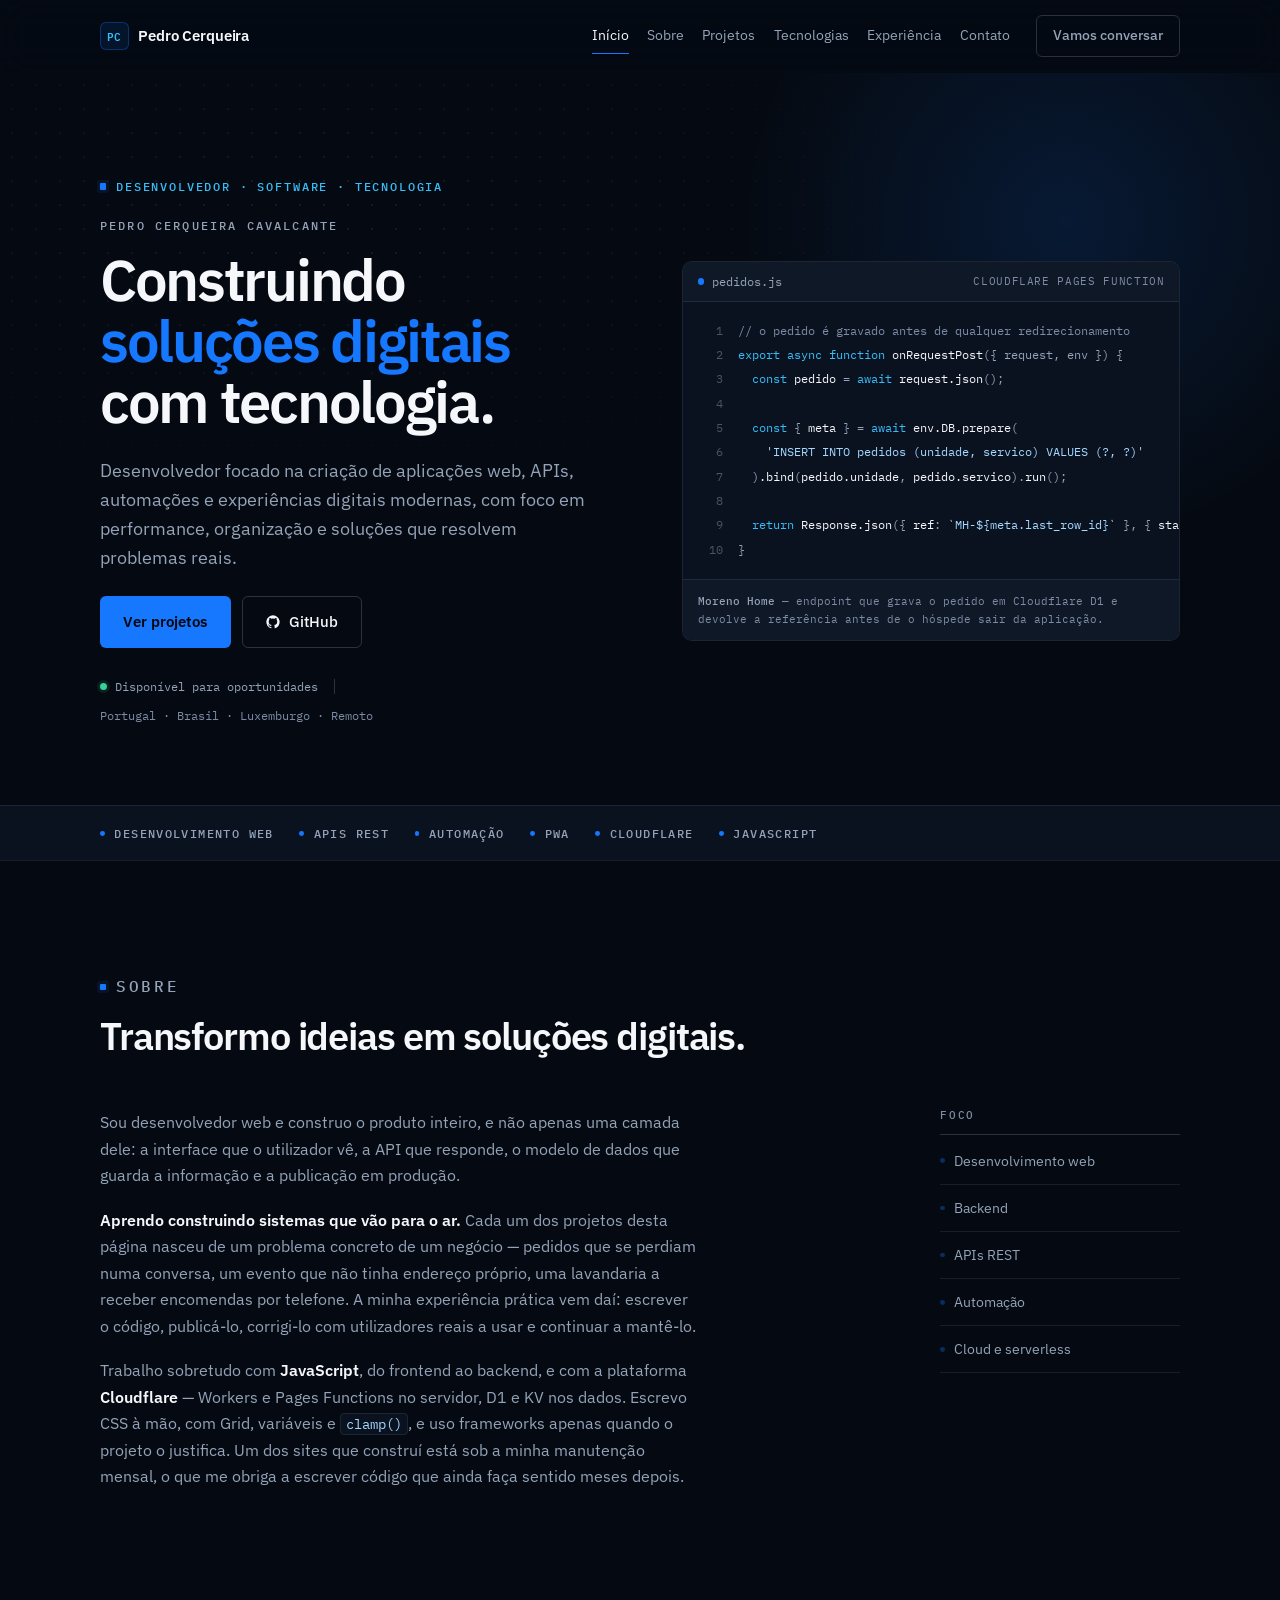
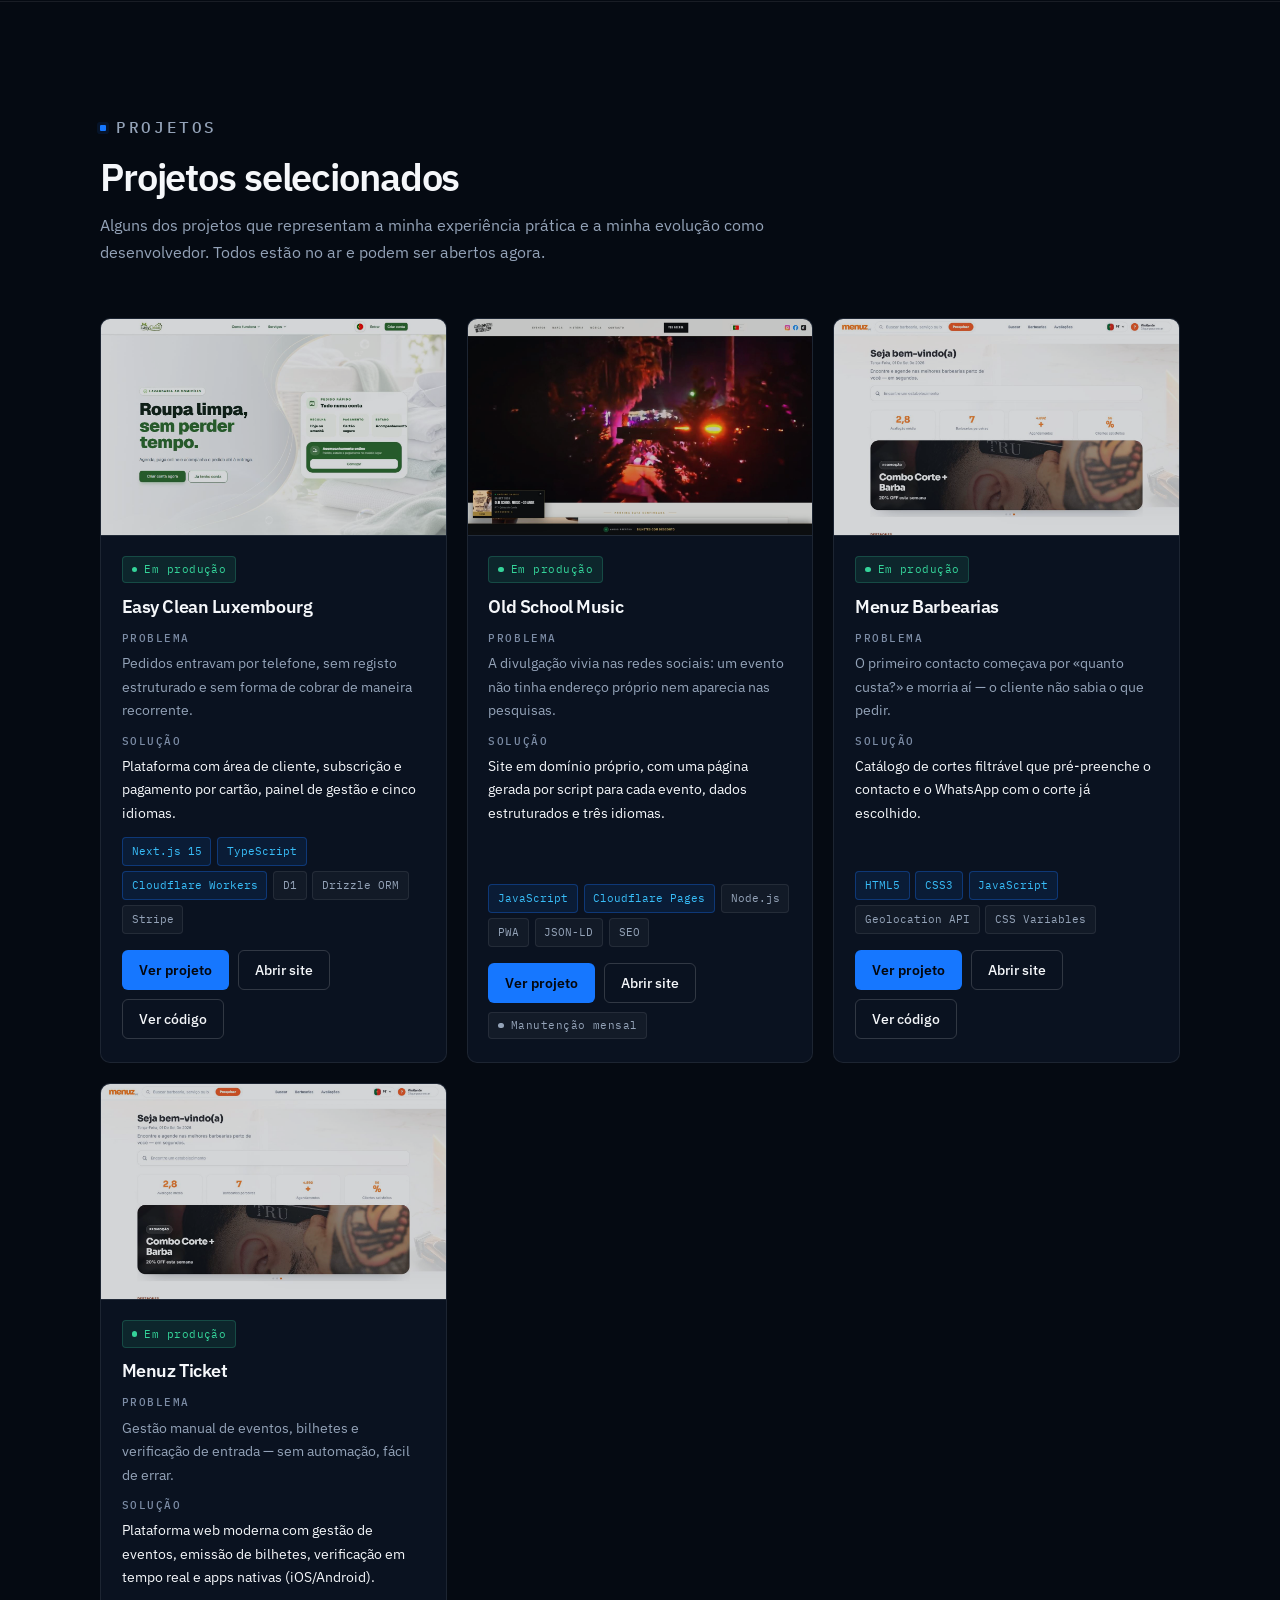
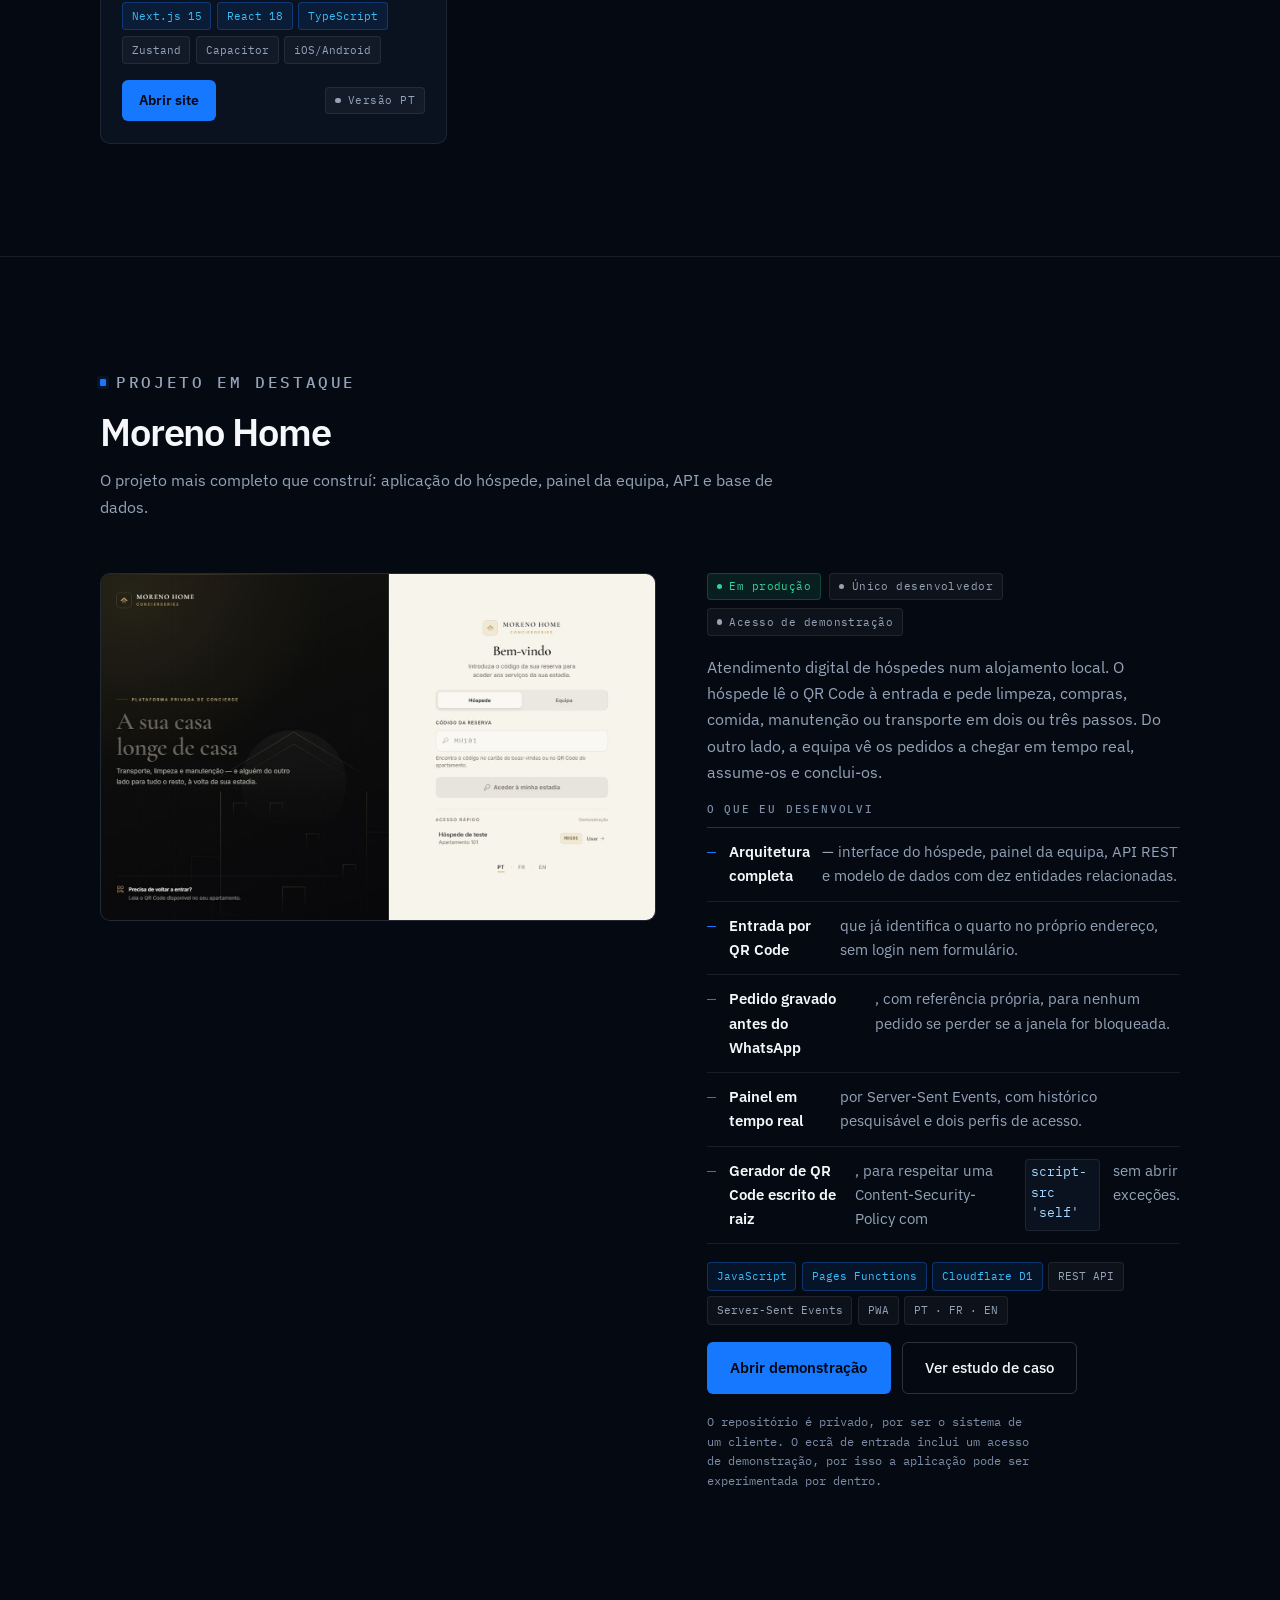
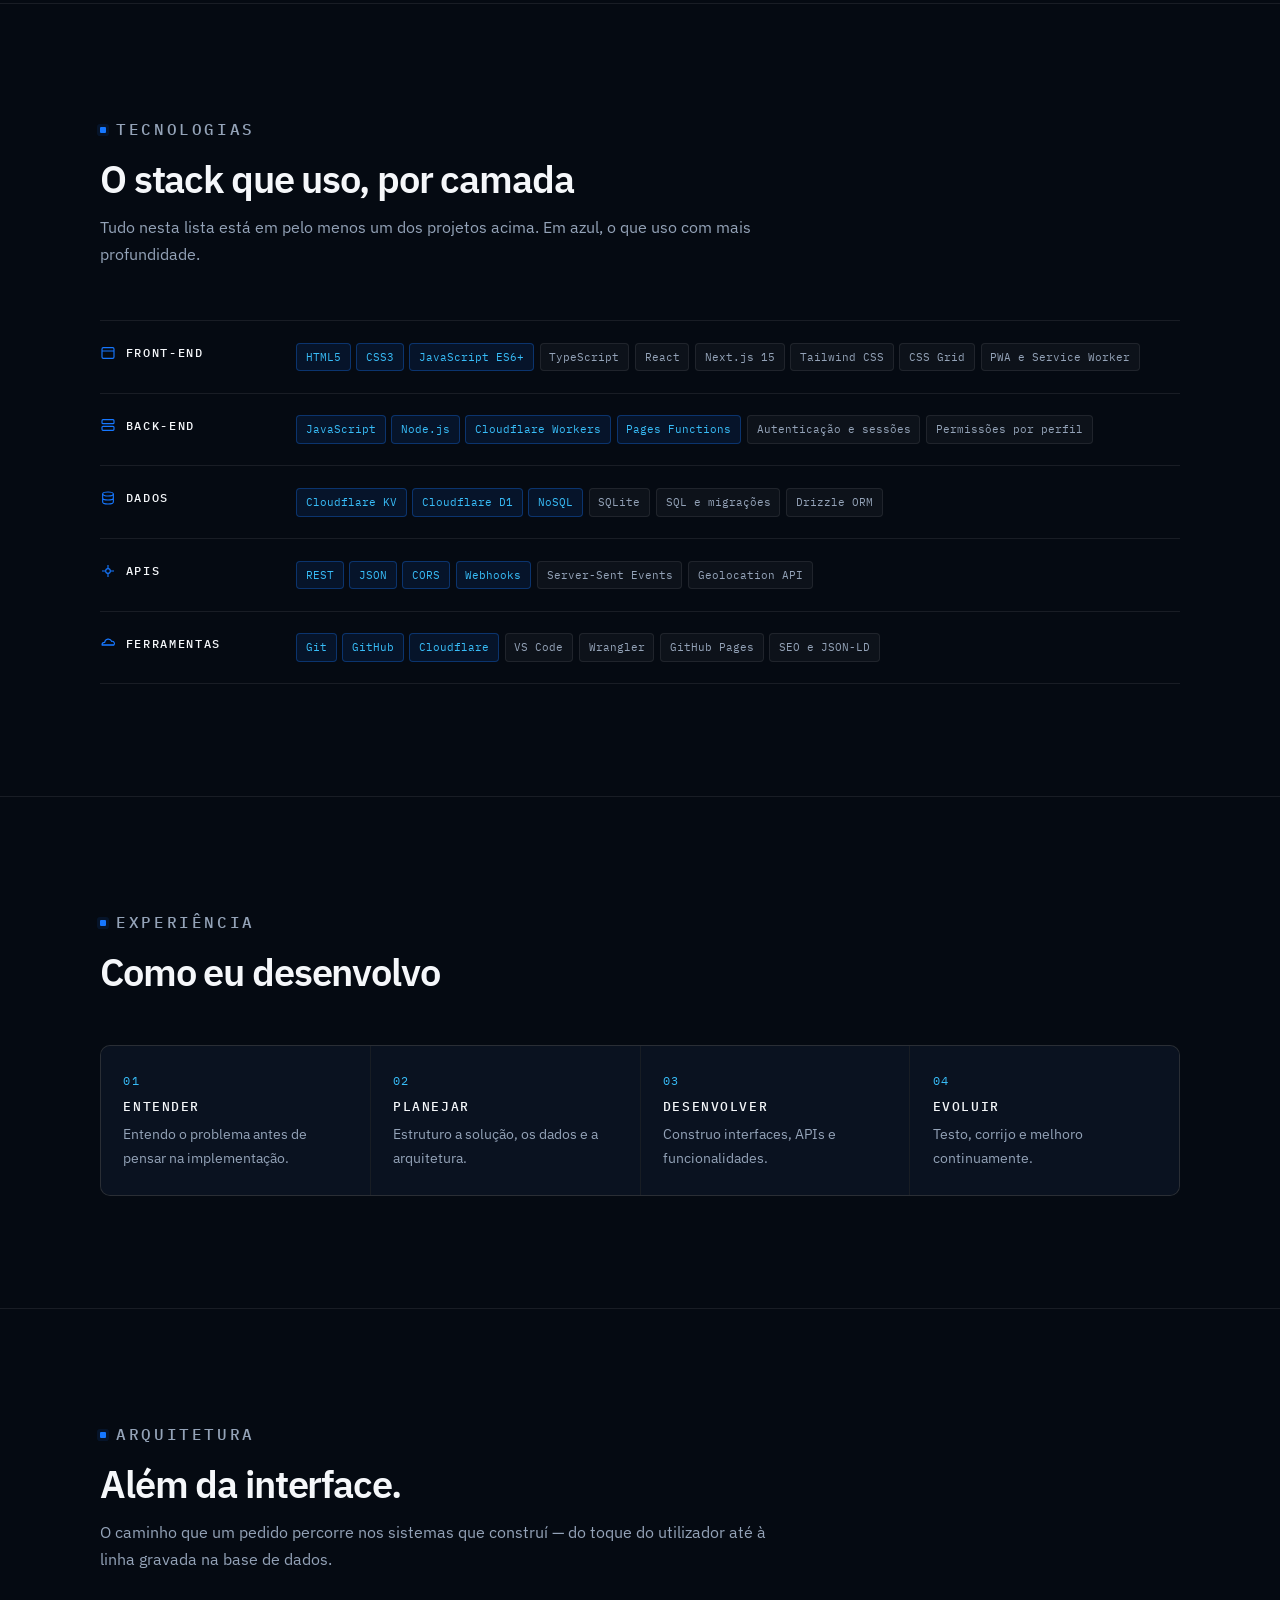
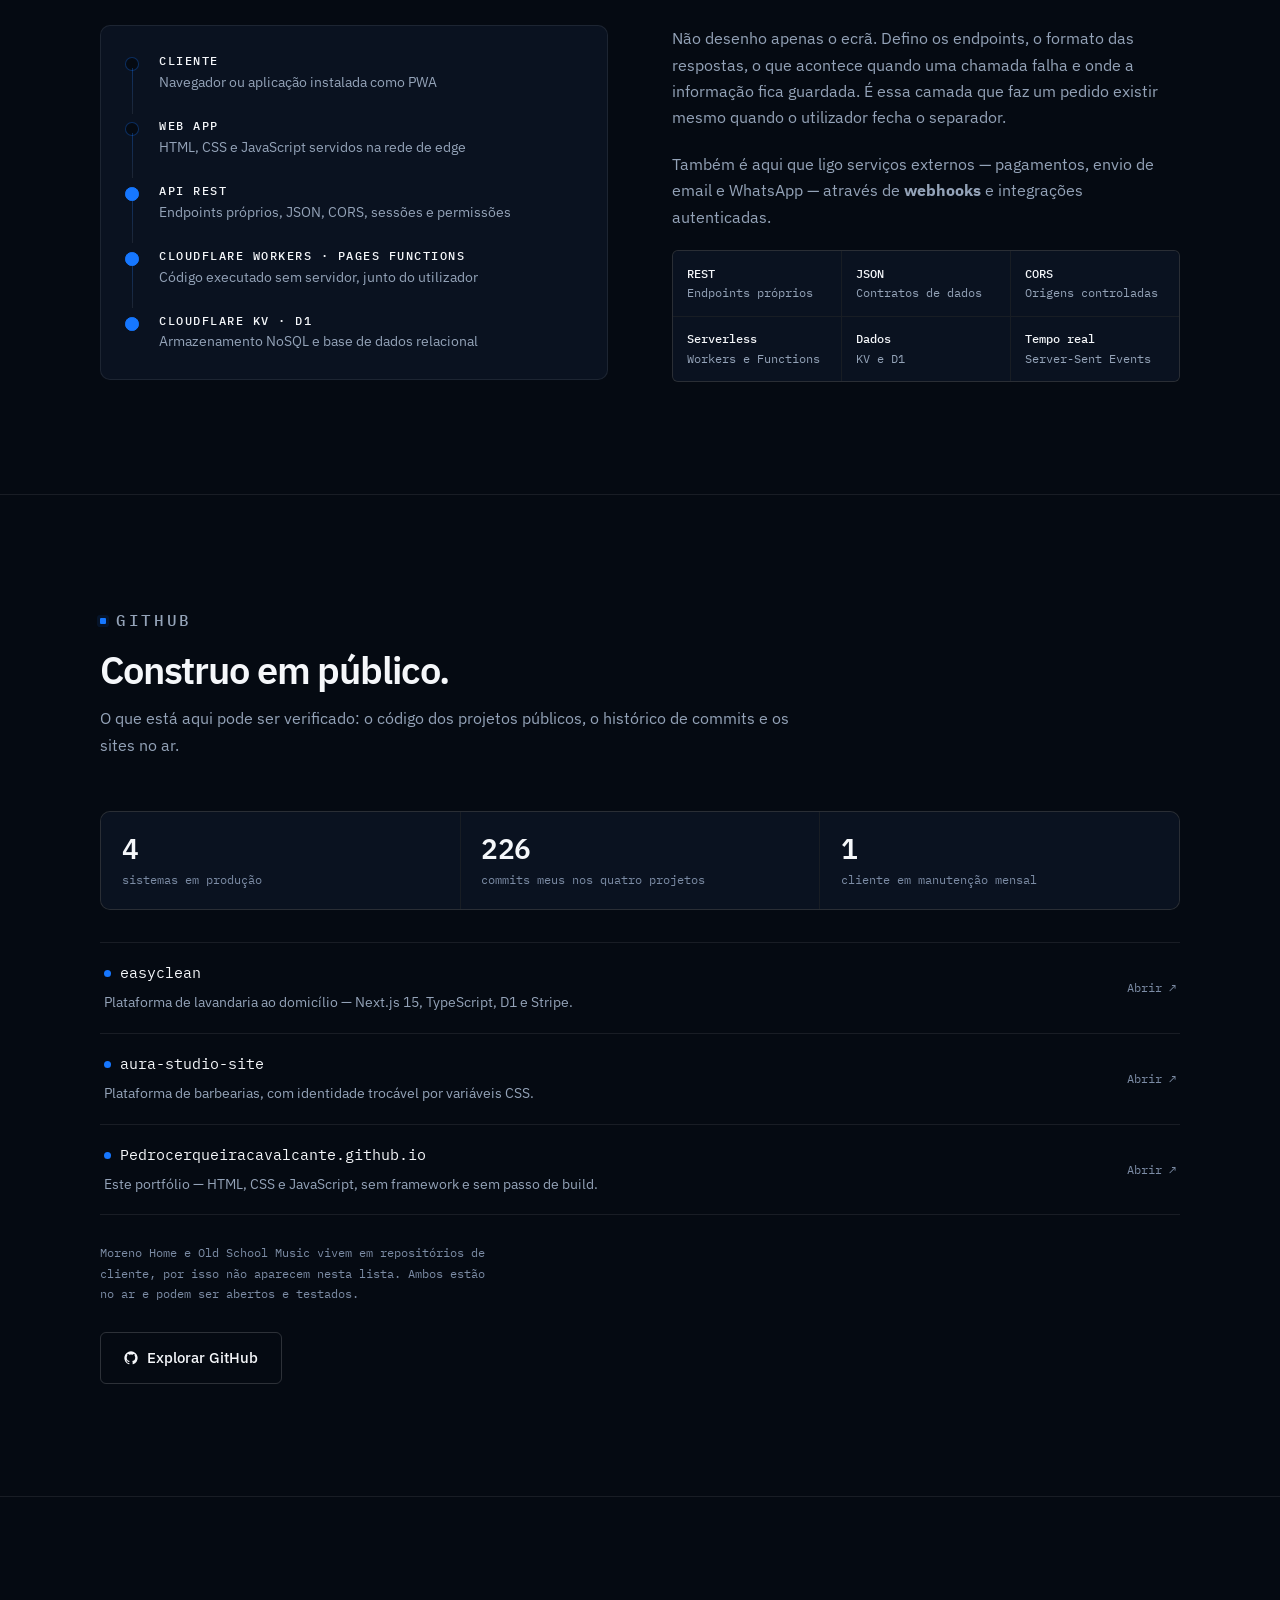
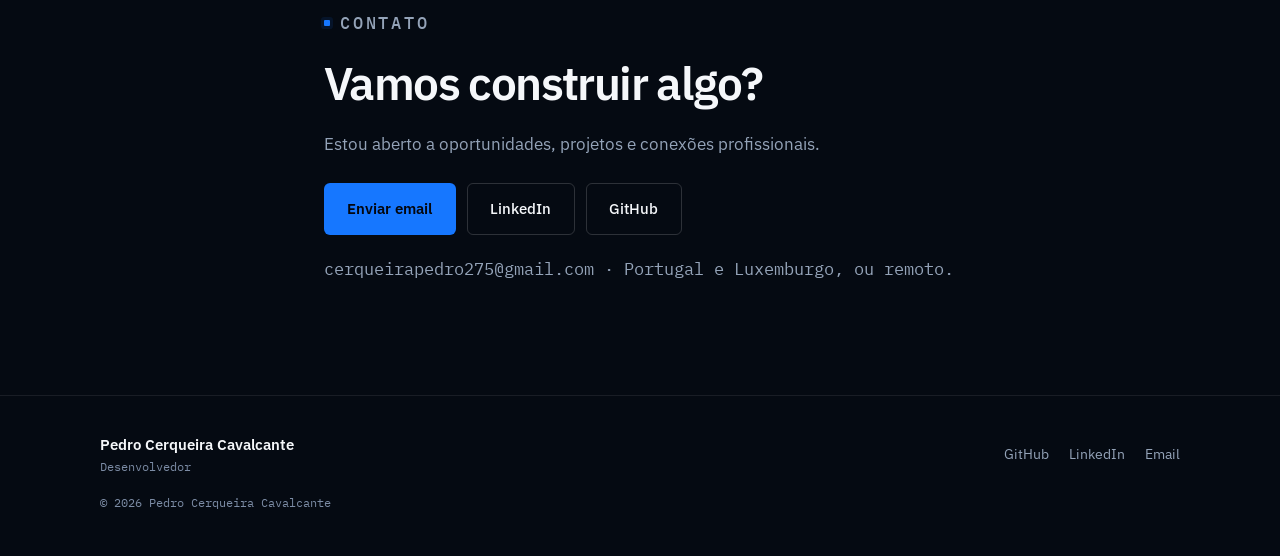
==== commit 79606fc8: "refactor: limpar portfólio e adicionar Menuz Ticket como 5º projeto - Remover seção 'Trabalho Atual'" ====
--- a/index.html
+++ b/index.html
@@ -4,13 +4,13 @@
 <meta charset="utf-8">
 <meta name="viewport" content="width=device-width, initial-scale=1">
 <title>Pedro Cerqueira Cavalcante — Desenvolvedor Web</title>
-<meta name="description" content="Desenvolvedor web. Construo aplicações, APIs REST e automações de ponta a ponta — interface, backend, dados e publicação. Quatro sistemas em produção, todos abertos para consulta.">
+<meta name="description" content="Desenvolvedor web. Construo aplicações, APIs REST e automações de ponta a ponta — interface, backend, dados e publicação. Cinco sistemas em produção, todos abertos para consulta.">
 <meta name="author" content="Pedro Cerqueira Cavalcante">
 <link rel="canonical" href="https://pedrocerqueiracavalcante.github.io/">
 
 <meta property="og:type" content="profile">
 <meta property="og:title" content="Pedro Cerqueira Cavalcante — Desenvolvedor Web">
-<meta property="og:description" content="Aplicações web, APIs REST e automações. Quatro sistemas em produção, construídos de ponta a ponta.">
+<meta property="og:description" content="Aplicações web, APIs REST e automações. Cinco sistemas em produção, construídos de ponta a ponta.">
 <meta property="og:url" content="https://pedrocerqueiracavalcante.github.io/">
 <meta property="og:image" content="https://pedrocerqueiracavalcante.github.io/assets/img/moreno.jpg">
 <meta property="og:image:alt" content="Ecrã de entrada do Moreno Home, um dos sistemas em produção.">
@@ -140,70 +140,7 @@
     </div>
   </section>
 
-  <!-- ==================== TRABALHO ATUAL ==================== -->
-  <section class="section" id="trabalho-atual">
-    <div class="wrap">
-      <div class="section-head">
-        <p class="label">Trabalho Atual</p>
-        <h2>Projetos em desenvolvimento</h2>
-      </div>
-
-      <div style="display: grid; grid-template-columns: 1fr 1fr; gap: 2rem; margin-top: 2rem;">
-
-        <!-- MENUZ BARBEARIAS -->
-        <article style="border: 1px solid var(--border); border-radius: 12px; padding: 2rem; background: rgba(22, 119, 255, 0.02);">
-          <div style="display: flex; align-items: center; gap: 0.75rem; margin-bottom: 1rem;">
-            <span style="font-size: 1.5rem;">🎨</span>
-            <h3 style="margin: 0; font-size: 1.25rem; color: var(--text);">Menuz Barbearias</h3>
-          </div>
-
-          <p style="margin: 0 0 1rem 0; color: var(--text-muted);">
-            Plataforma de descoberta e agendamento em barbearias, com catálogo de cortes filtrável e geolocalização.
-          </p>
-
-          <p style="margin: 0 0 1rem 0; font-size: 0.875rem; color: var(--text-muted);">
-            <strong>Stack:</strong> HTML5 · CSS3 · JavaScript · Geolocation · QR Generator
-          </p>
-
-          <p style="margin: 0 0 1.5rem 0; font-size: 0.875rem; color: var(--text-muted);">
-            <strong>Linguagens:</strong> Português (PT)
-          </p>
-
-          <div style="display: flex; gap: 0.75rem; flex-wrap: wrap;">
-            <a href="https://pedrocerqueiracavalcante.github.io/aura-studio-site/" target="_blank" rel="noopener" style="display: inline-block; padding: 0.6rem 1.2rem; background: var(--primary); color: white; border-radius: 6px; text-decoration: none; font-size: 0.875rem; font-weight: 500; transition: opacity 0.2s;">Ver ao vivo</a>
-            <a href="https://github.com/Pedrocerqueiracavalcante/aura-studio-site" target="_blank" rel="noopener" style="display: inline-block; padding: 0.6rem 1.2rem; border: 1px solid var(--border); background: transparent; color: var(--text); border-radius: 6px; text-decoration: none; font-size: 0.875rem; font-weight: 500; transition: all 0.2s;">GitHub</a>
-          </div>
-        </article>
-
-        <!-- MENUZ TICKET -->
-        <article style="border: 1px solid var(--border); border-radius: 12px; padding: 2rem; background: rgba(22, 119, 255, 0.02);">
-          <div style="display: flex; align-items: center; gap: 0.75rem; margin-bottom: 1rem;">
-            <span style="font-size: 1.5rem;">🎫</span>
-            <h3 style="margin: 0; font-size: 1.25rem; color: var(--text);">Menuz Ticket</h3>
-          </div>
-
-          <p style="margin: 0 0 1rem 0; color: var(--text-muted);">
-            Plataforma de gestão de eventos e emissão de bilhetes com agenda dinâmica e página automática por evento.
-          </p>
-
-          <p style="margin: 0 0 1rem 0; font-size: 0.875rem; color: var(--text-muted);">
-            <strong>Stack:</strong> HTML5 · CSS3 · JavaScript · Design System
-          </p>
-
-          <p style="margin: 0 0 1.5rem 0; font-size: 0.875rem; color: var(--text-muted);">
-            <strong>Linguagens:</strong> Português (PT)
-          </p>
-
-          <div style="display: flex; gap: 0.75rem; flex-wrap: wrap;">
-            <a href="https://menuzticket.com/" target="_blank" rel="noopener" style="display: inline-block; padding: 0.6rem 1.2rem; background: var(--primary); color: white; border-radius: 6px; text-decoration: none; font-size: 0.875rem; font-weight: 500; transition: opacity 0.2s;">Ver ao vivo</a>
-          </div>
-        </article>
-
-      </div>
-    </div>
-  </section>
-
-  <!-- ==================== 2. FAIXA DE COMPETÊNCIAS ==================== -->
+<!-- ==================== 2. FAIXA DE COMPETÊNCIAS ==================== -->
   <div class="strip">
     <div class="wrap">
       <ul aria-label="Áreas de trabalho">
@@ -370,6 +307,38 @@
               <a class="btn btn-primary btn-sm" href="projetos/menuz.html">Ver projeto</a>
               <a class="btn btn-ghost btn-sm" href="https://pedrocerqueiracavalcante.github.io/aura-studio-site/" target="_blank" rel="noopener">Abrir site</a>
               <a class="btn btn-ghost btn-sm" href="https://github.com/Pedrocerqueiracavalcante/aura-studio-site" target="_blank" rel="noopener">Ver código</a>
+            </div>
+          </div>
+        </article>
+
+        <article class="pcard reveal">
+          <a class="pcard-thumb" href="https://menuzticket.com/" aria-label="Ver o projeto Menuz Ticket" target="_blank" rel="noopener">
+            <img src="assets/img/menuz.jpg" alt="Plataforma Menuz Ticket para gestão de eventos e emissão de bilhetes" width="1320" height="825" loading="lazy" decoding="async">
+          </a>
+          <div class="pcard-body">
+            <span class="status">Em produção</span>
+            <h3>Menuz Ticket</h3>
+
+            <div class="ps">
+              <div>
+                <span class="mono-k">Problema</span>
+                <p>Gestão manual de eventos, bilhetes e verificação de entrada — sem automação, fácil de errar.</p>
+              </div>
+              <div class="sol">
+                <span class="mono-k">Solução</span>
+                <p>Plataforma web moderna com gestão de eventos, emissão de bilhetes, verificação em tempo real e apps nativas (iOS/Android).</p>
+              </div>
+            </div>
+
+            <ul class="chips" aria-label="Tecnologias">
+              <li class="key">Next.js 15</li><li class="key">React 18</li><li class="key">TypeScript</li>
+              <li>Zustand</li><li>Capacitor</li><li>iOS/Android</li>
+            </ul>
+
+            <div class="pcard-foot">
+              <a class="btn btn-primary btn-sm" href="https://menuzticket.com/" target="_blank" rel="noopener">Abrir site</a>
+              <span class="spacer"></span>
+              <span class="status status-alt">Versão PT</span>
             </div>
           </div>
         </article>
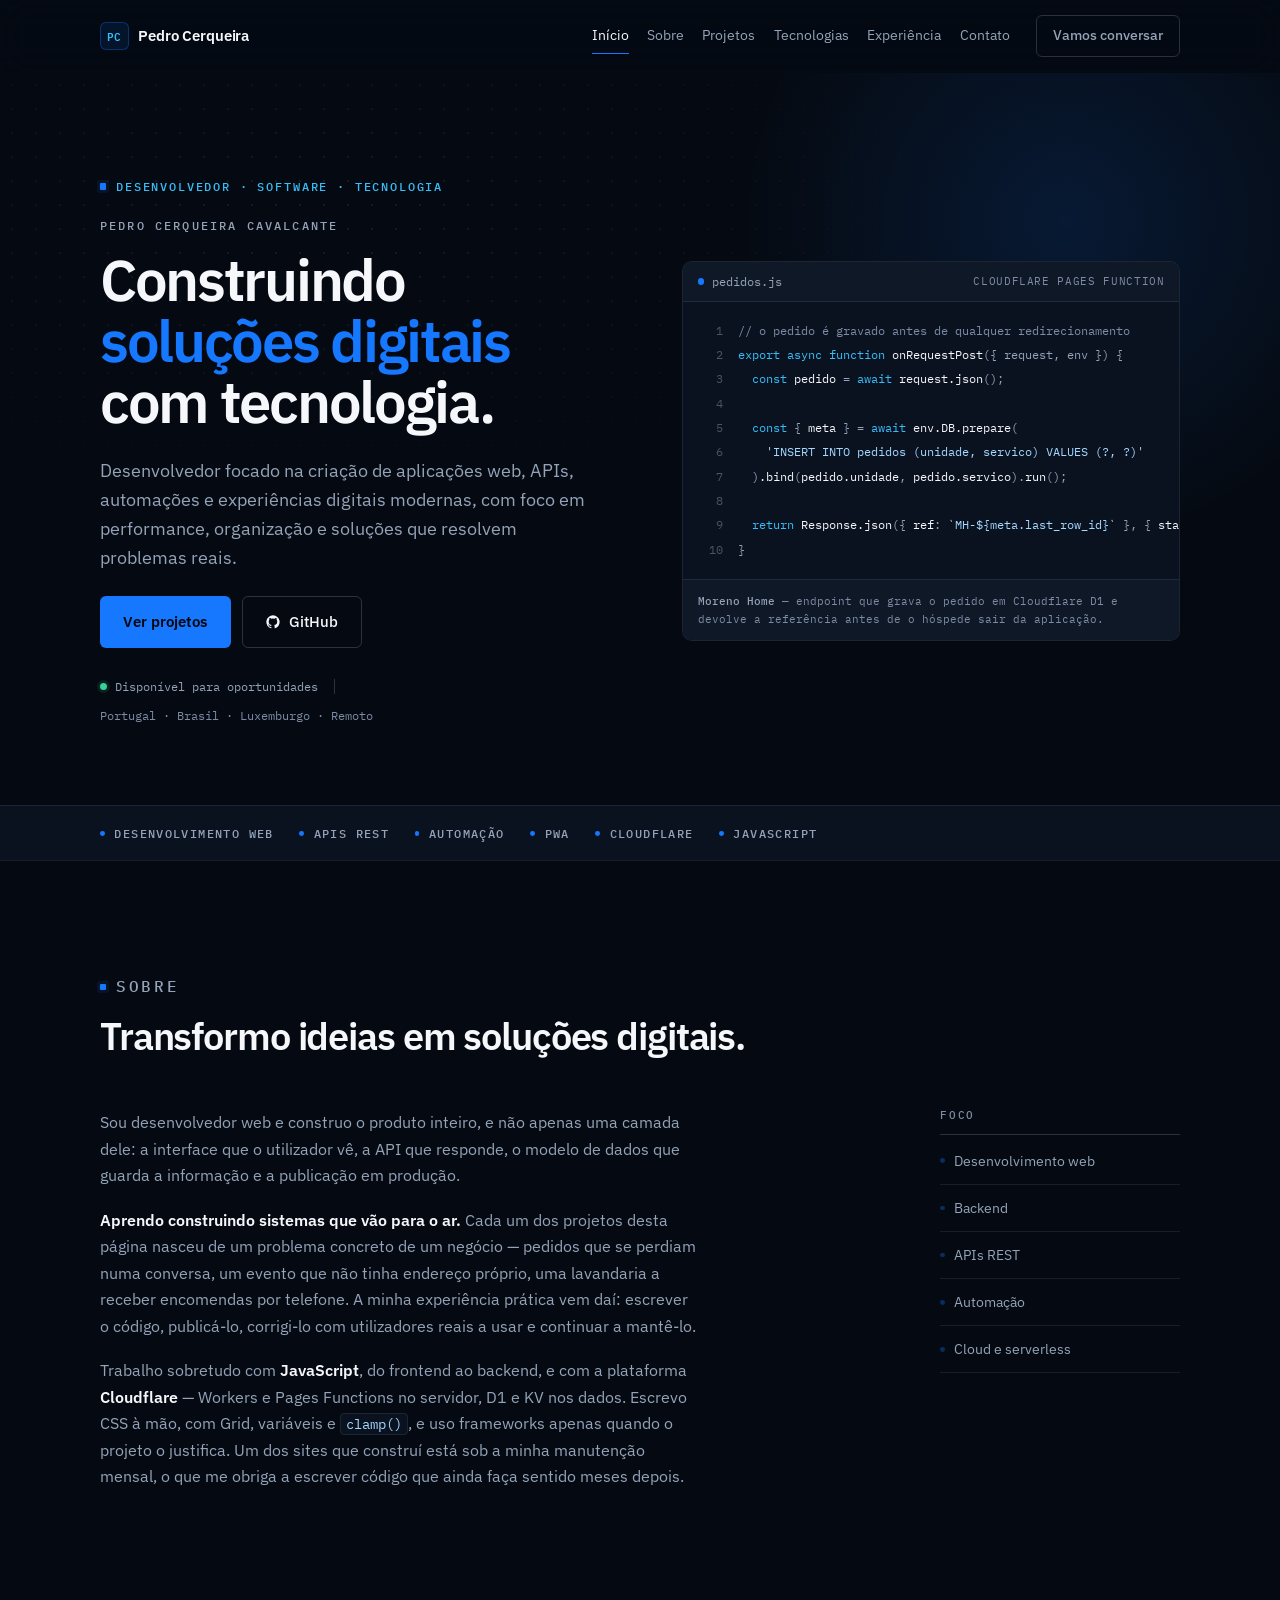
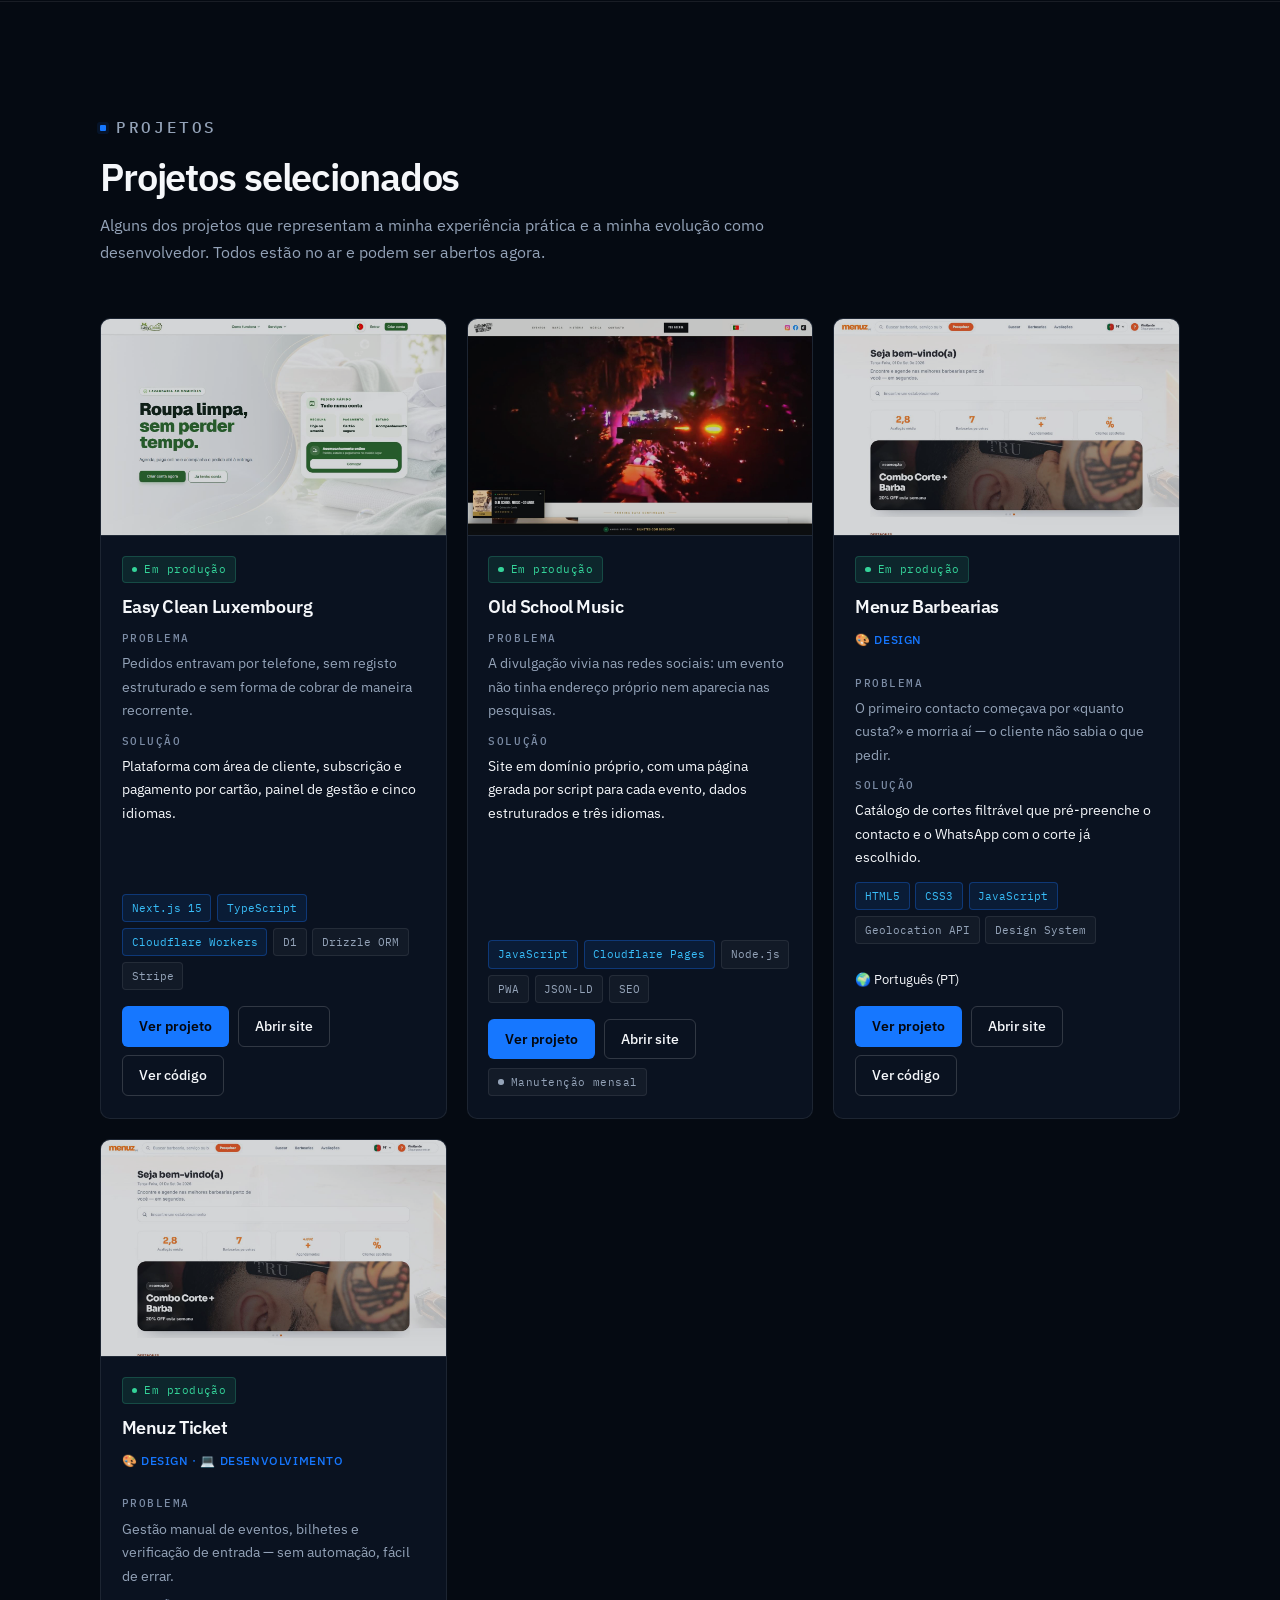
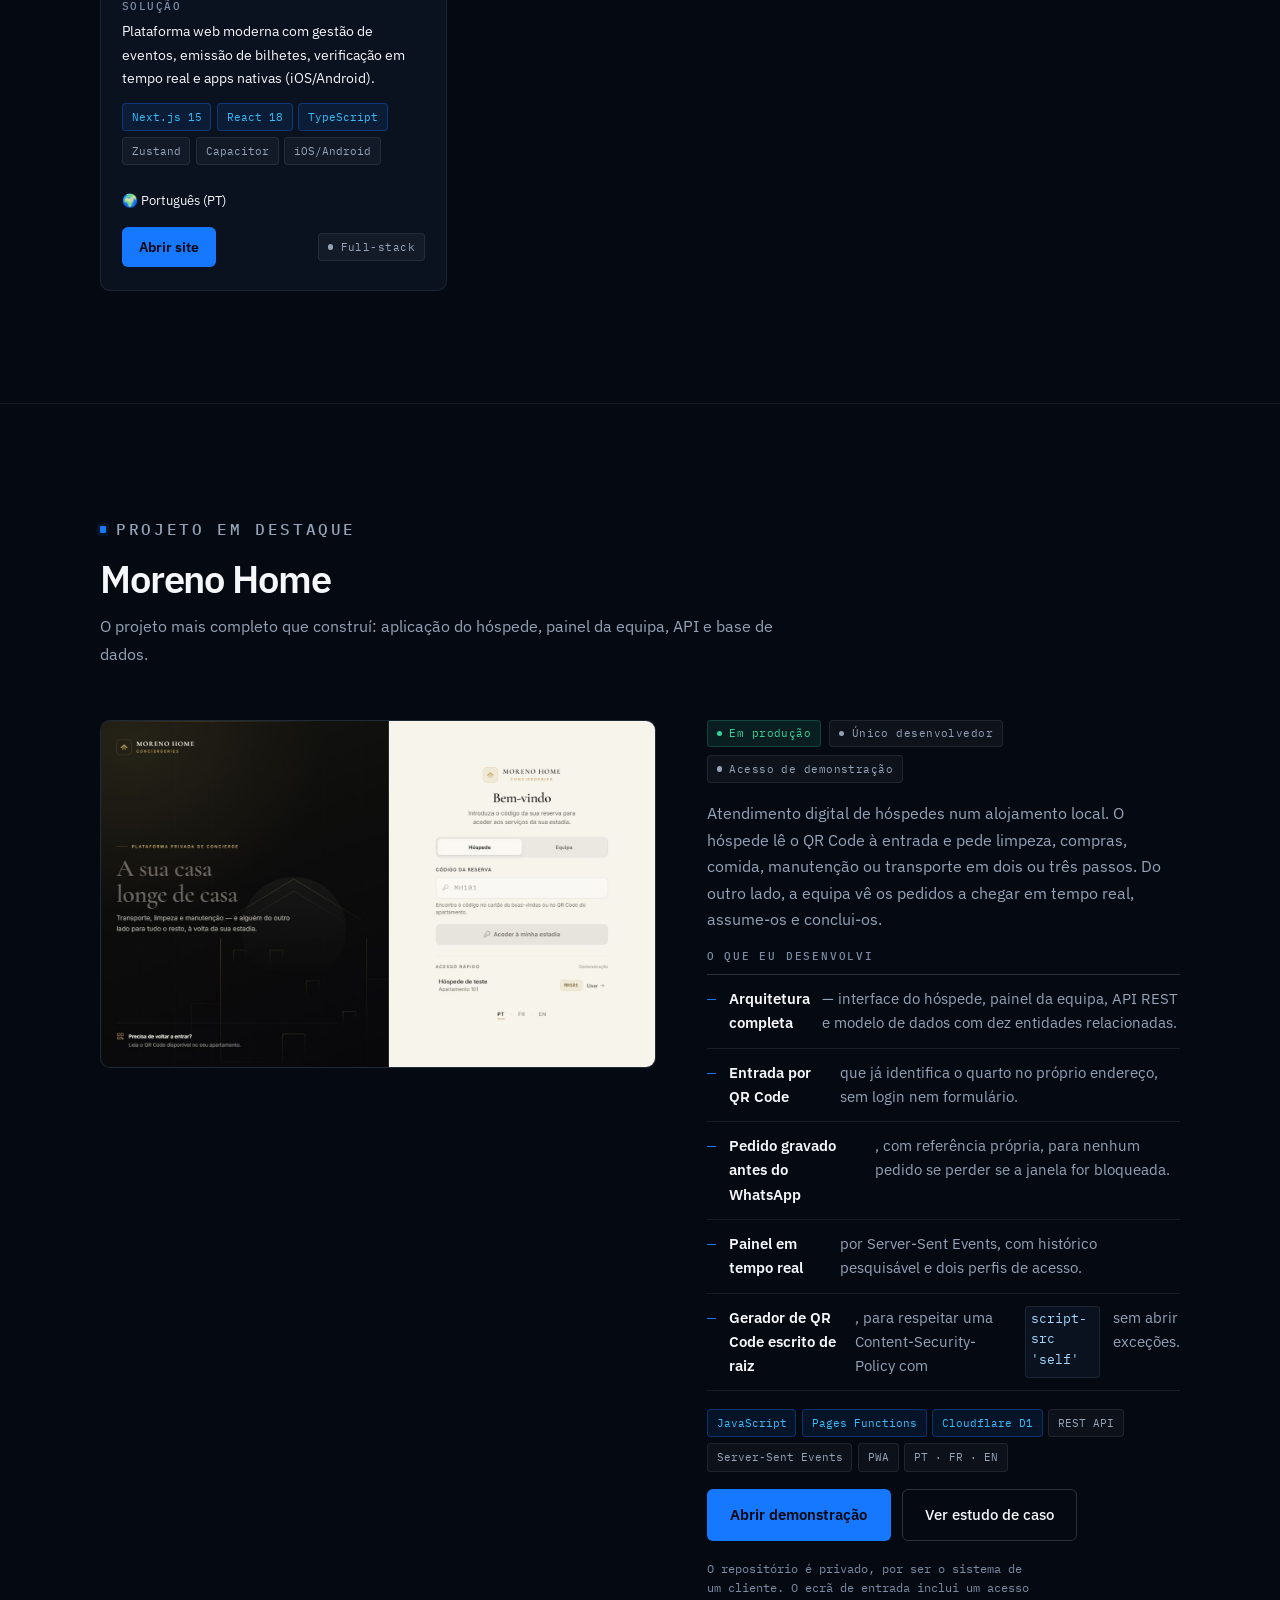
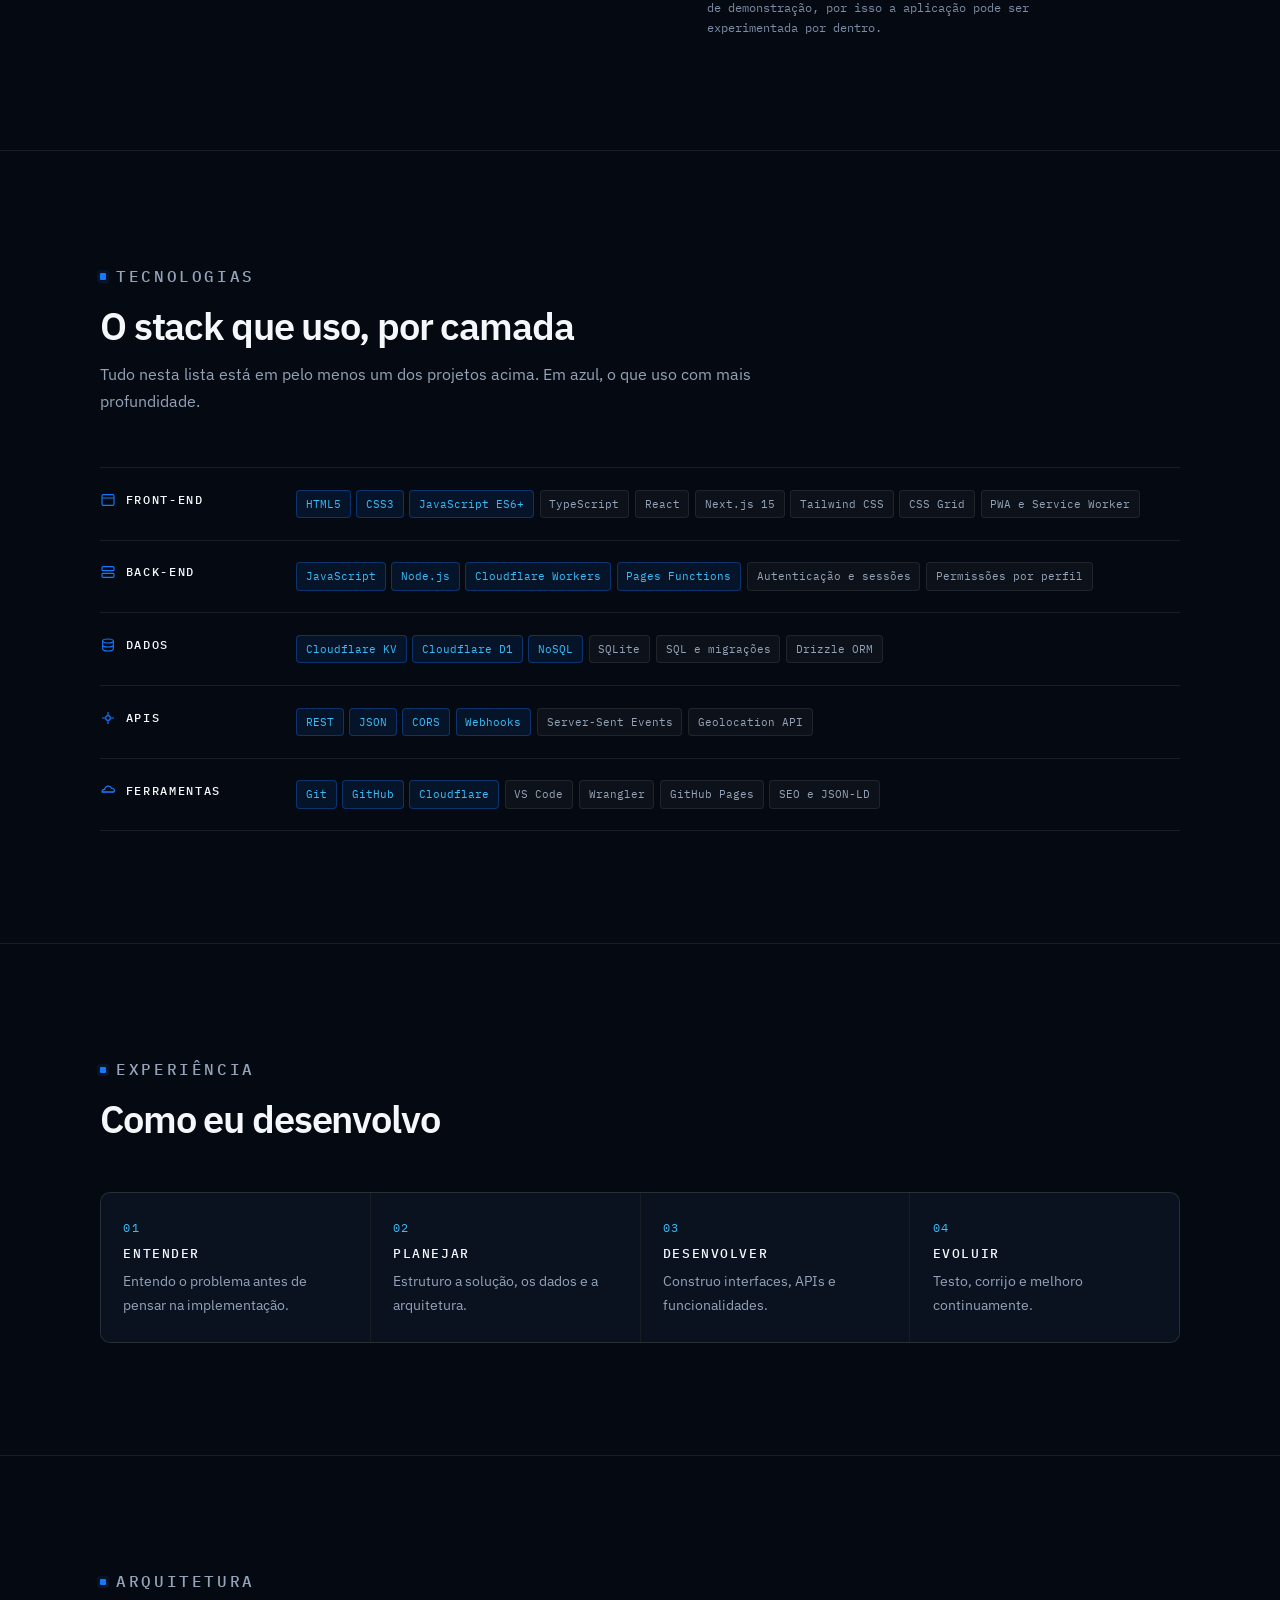
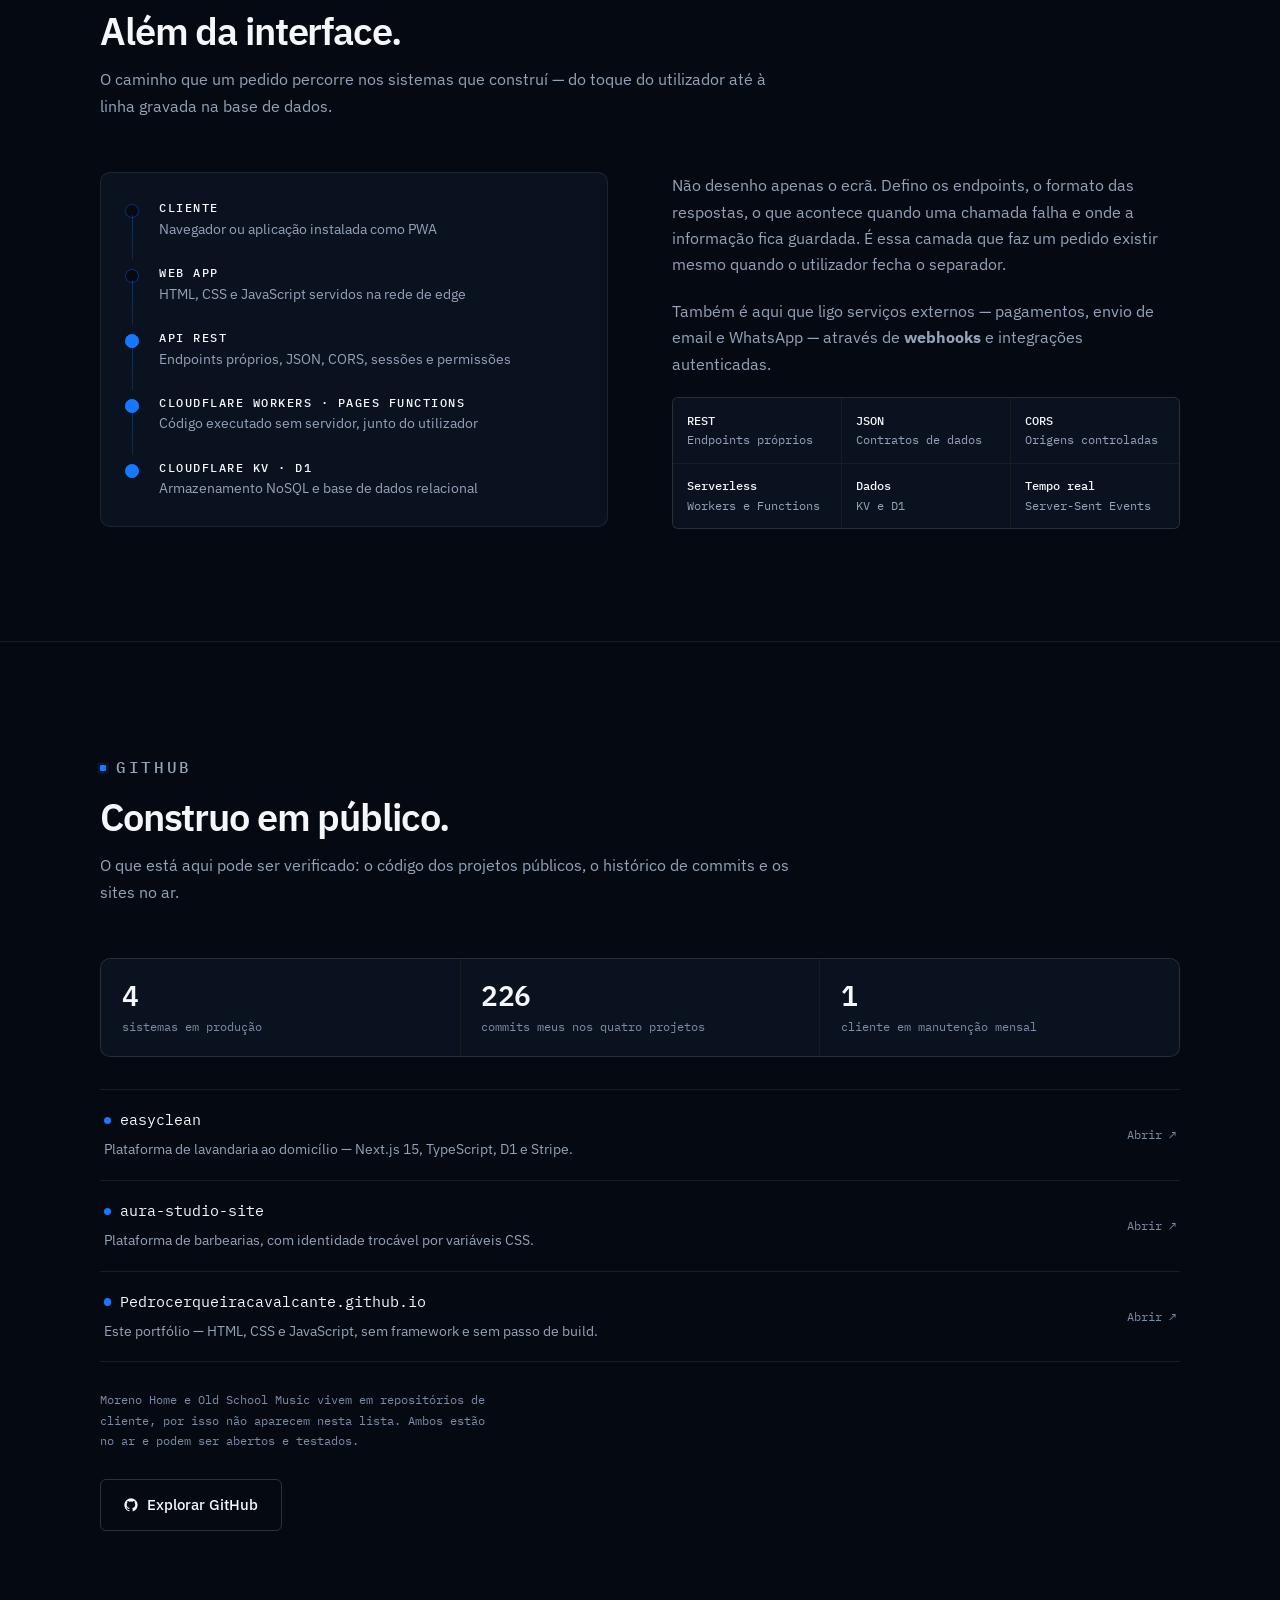
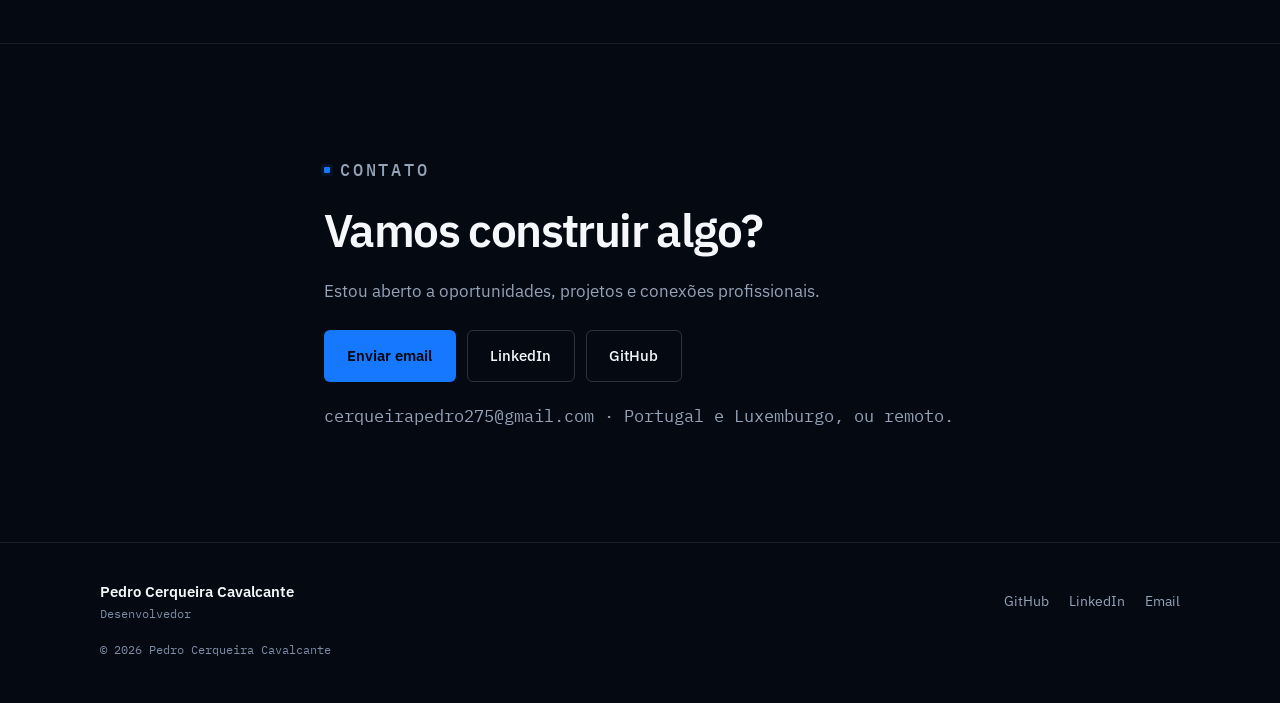
==== commit 6a06fb5d: "feat: adicionar badges de design e linguagens aos projetos Menuz - Menuz Barbearias: 🎨 Design + PT -" ====
--- a/index.html
+++ b/index.html
@@ -286,6 +286,7 @@
           <div class="pcard-body">
             <span class="status">Em produção</span>
             <h3>Menuz Barbearias</h3>
+            <span style="display: inline-block; font-size: 0.75rem; font-weight: 500; letter-spacing: 0.05em; text-transform: uppercase; color: var(--blue); margin-bottom: 0.75rem;">🎨 Design</span>
 
             <div class="ps">
               <div>
@@ -300,8 +301,9 @@
 
             <ul class="chips" aria-label="Tecnologias">
               <li class="key">HTML5</li><li class="key">CSS3</li><li class="key">JavaScript</li>
-              <li>Geolocation API</li><li>CSS Variables</li>
+              <li>Geolocation API</li><li>Design System</li>
             </ul>
+            <p style="margin: 0.75rem 0 0 0; font-size: 0.8rem; color: var(--text-muted);">🌍 Português (PT)</p>
 
             <div class="pcard-foot">
               <a class="btn btn-primary btn-sm" href="projetos/menuz.html">Ver projeto</a>
@@ -318,6 +320,7 @@
           <div class="pcard-body">
             <span class="status">Em produção</span>
             <h3>Menuz Ticket</h3>
+            <span style="display: inline-block; font-size: 0.75rem; font-weight: 500; letter-spacing: 0.05em; text-transform: uppercase; color: var(--blue); margin-bottom: 0.75rem;">🎨 Design · 💻 Desenvolvimento</span>
 
             <div class="ps">
               <div>
@@ -334,11 +337,12 @@
               <li class="key">Next.js 15</li><li class="key">React 18</li><li class="key">TypeScript</li>
               <li>Zustand</li><li>Capacitor</li><li>iOS/Android</li>
             </ul>
+            <p style="margin: 0.75rem 0 0 0; font-size: 0.8rem; color: var(--text-muted);">🌍 Português (PT)</p>
 
             <div class="pcard-foot">
               <a class="btn btn-primary btn-sm" href="https://menuzticket.com/" target="_blank" rel="noopener">Abrir site</a>
               <span class="spacer"></span>
-              <span class="status status-alt">Versão PT</span>
+              <span class="status status-alt">Full-stack</span>
             </div>
           </div>
         </article>
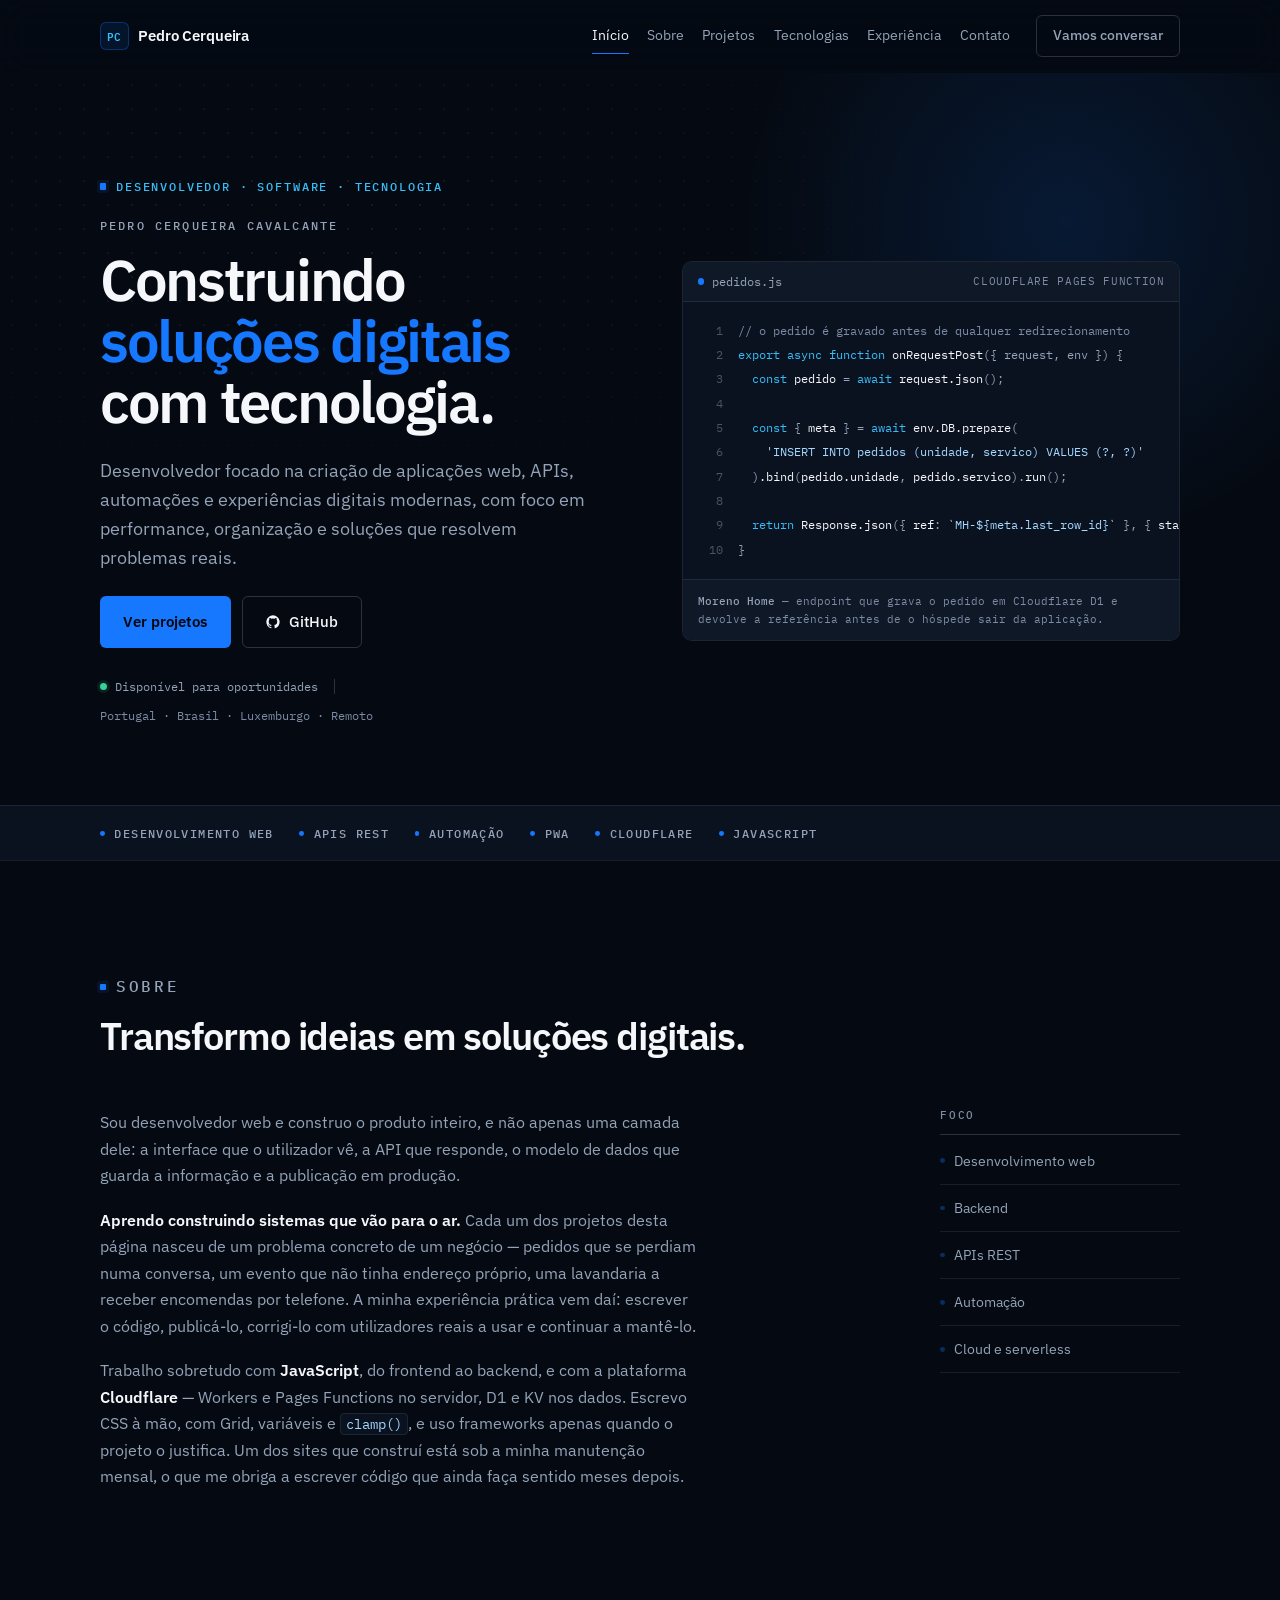
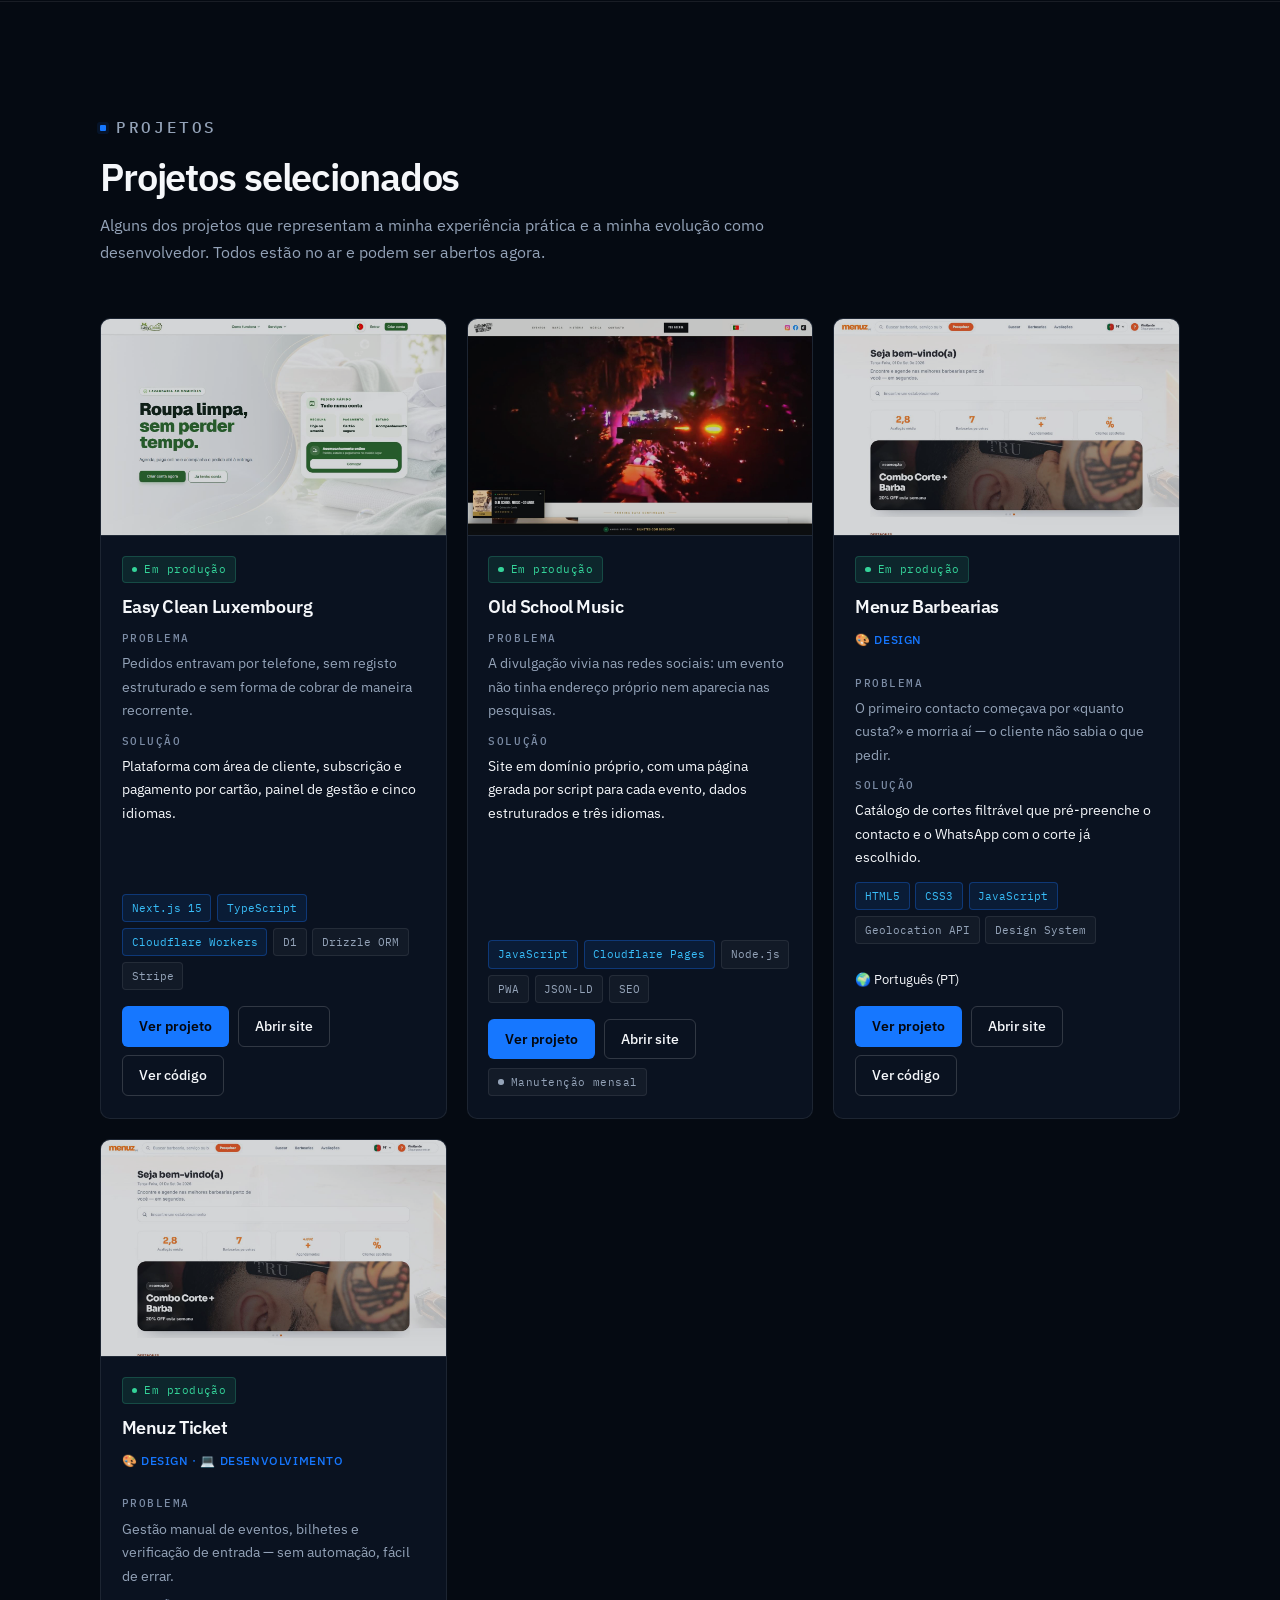
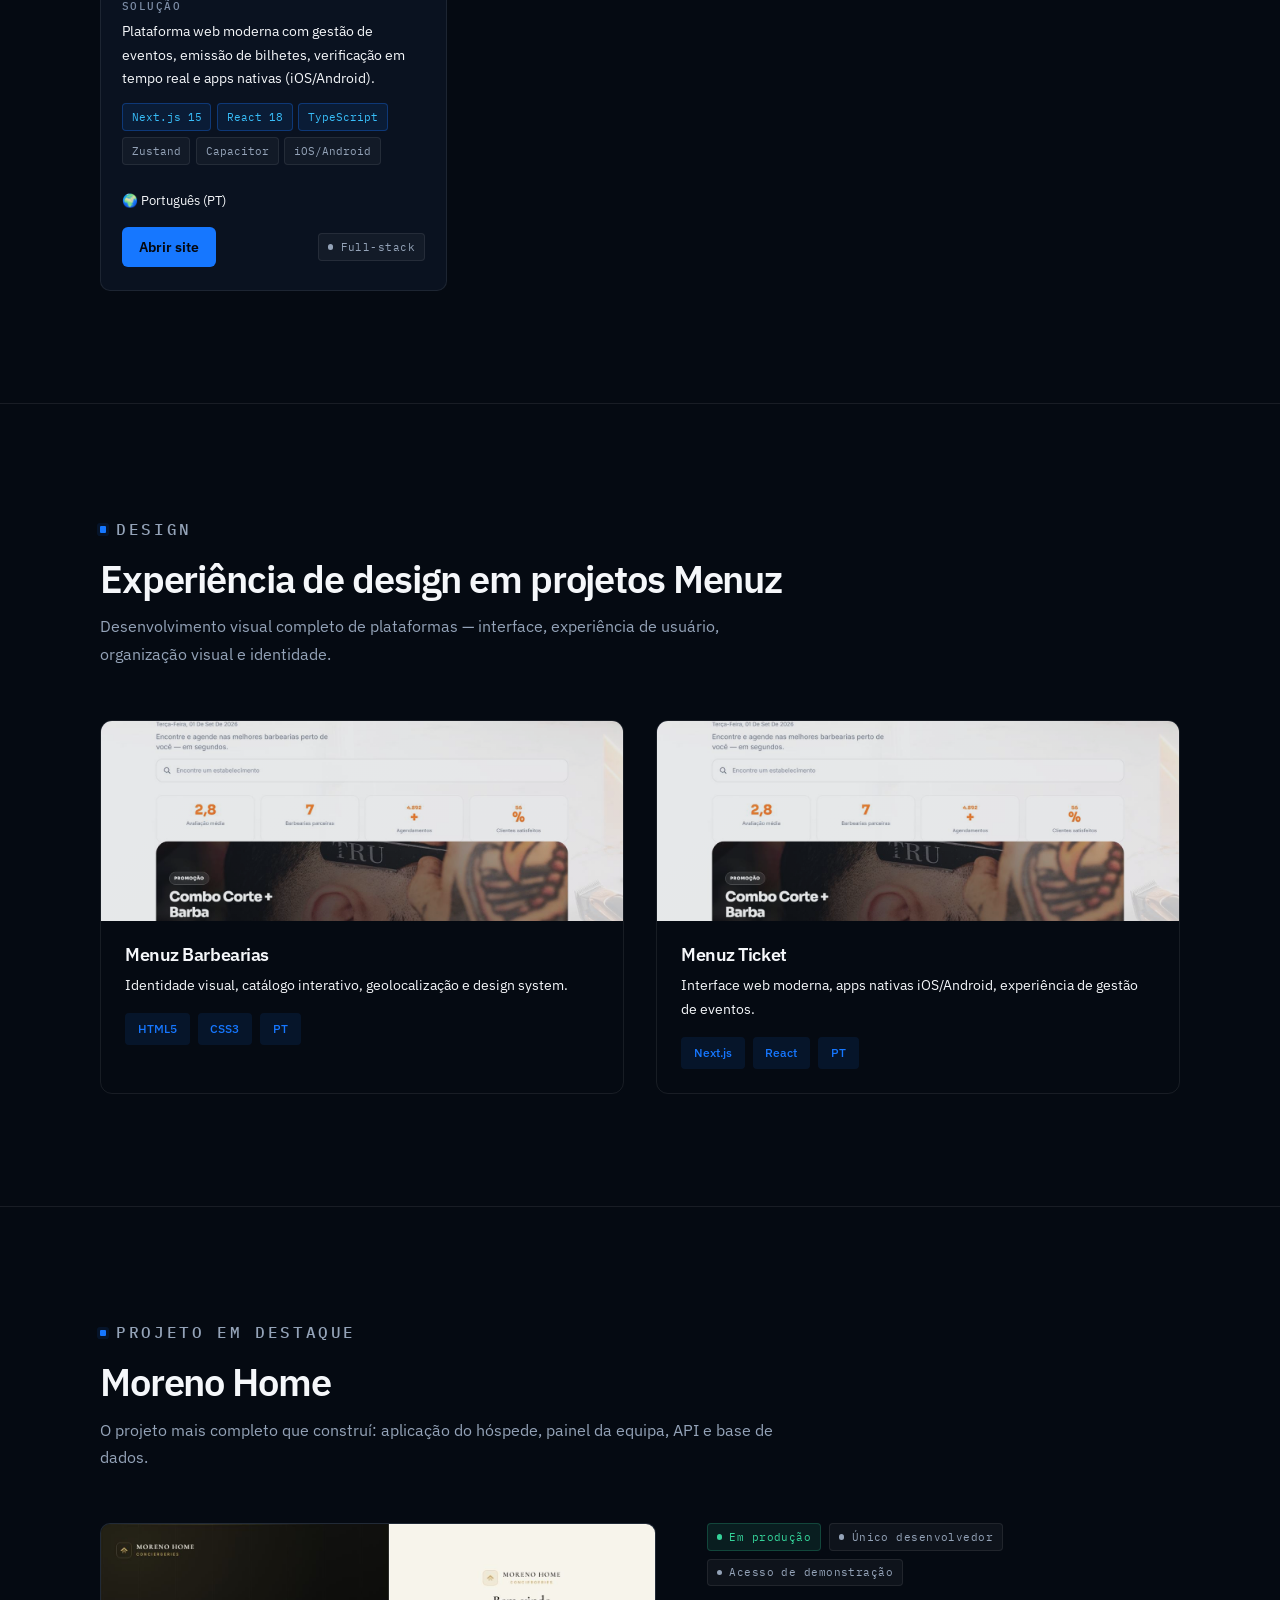
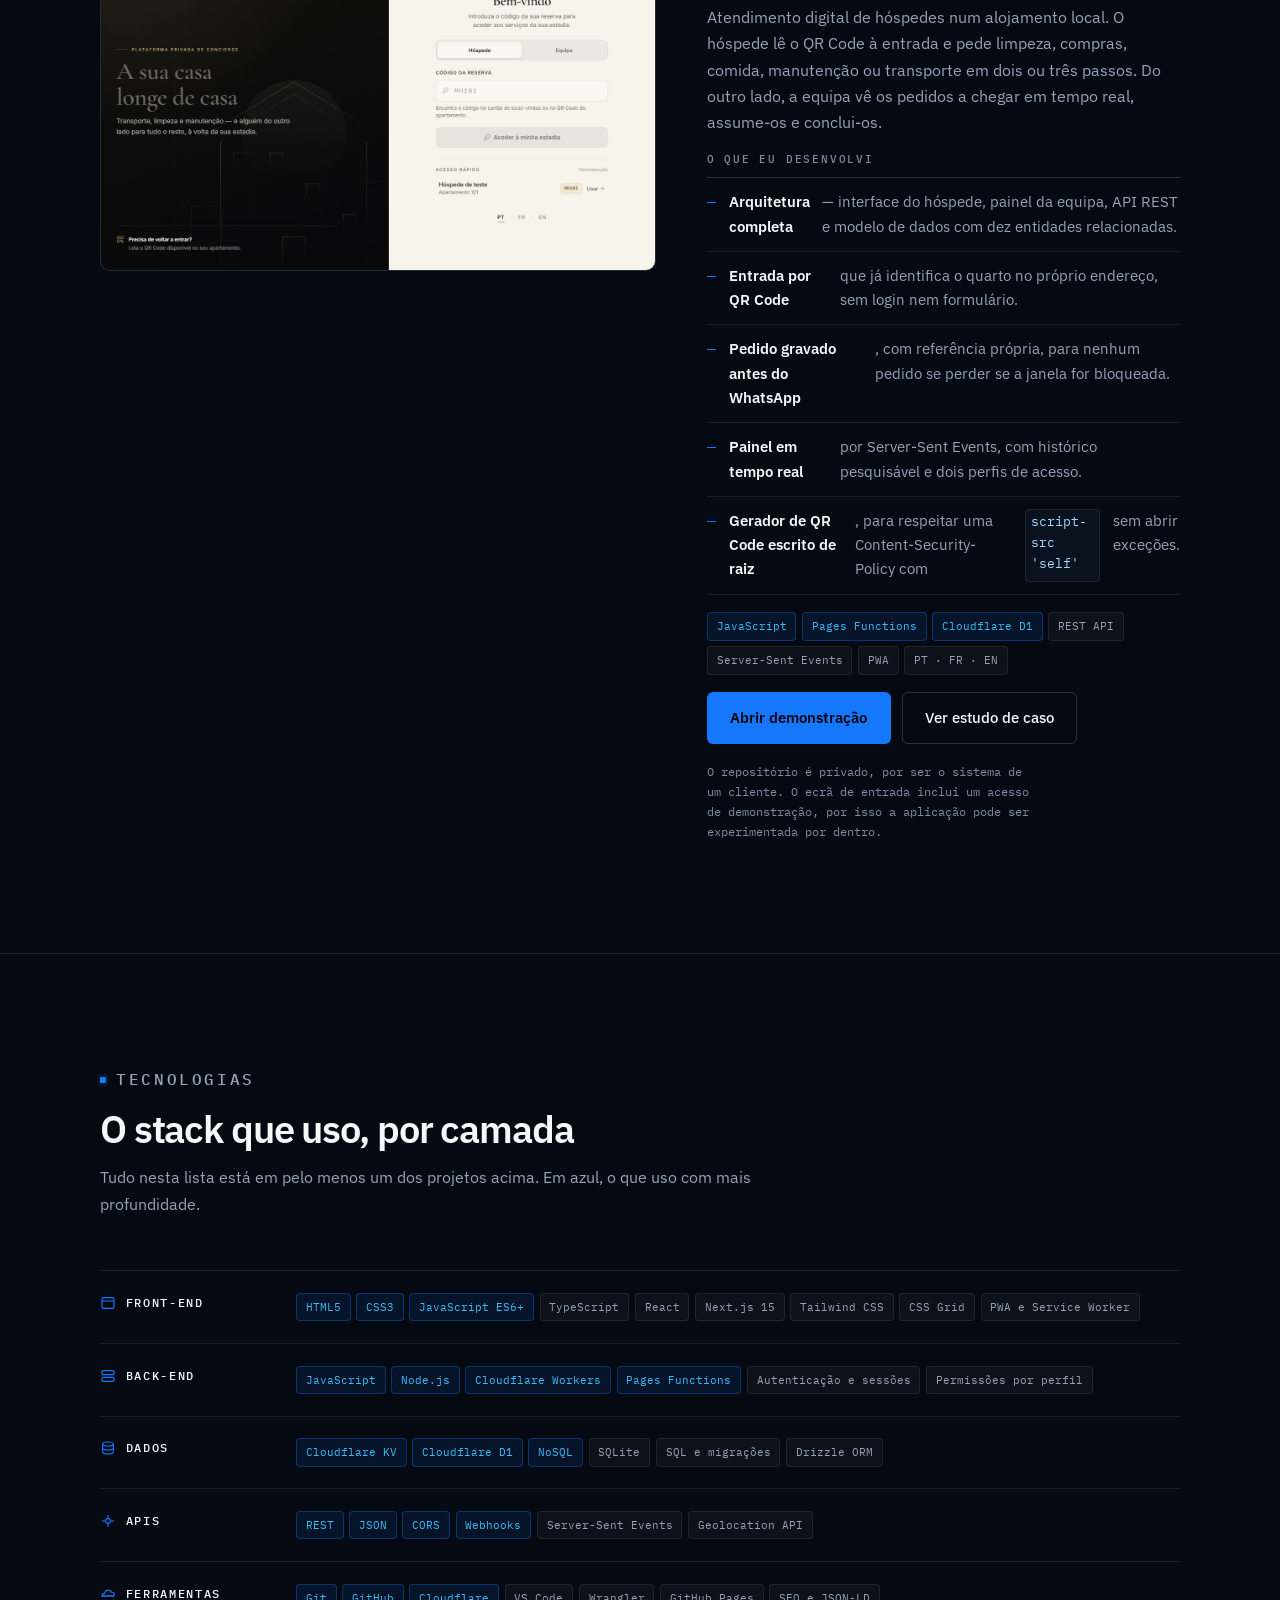
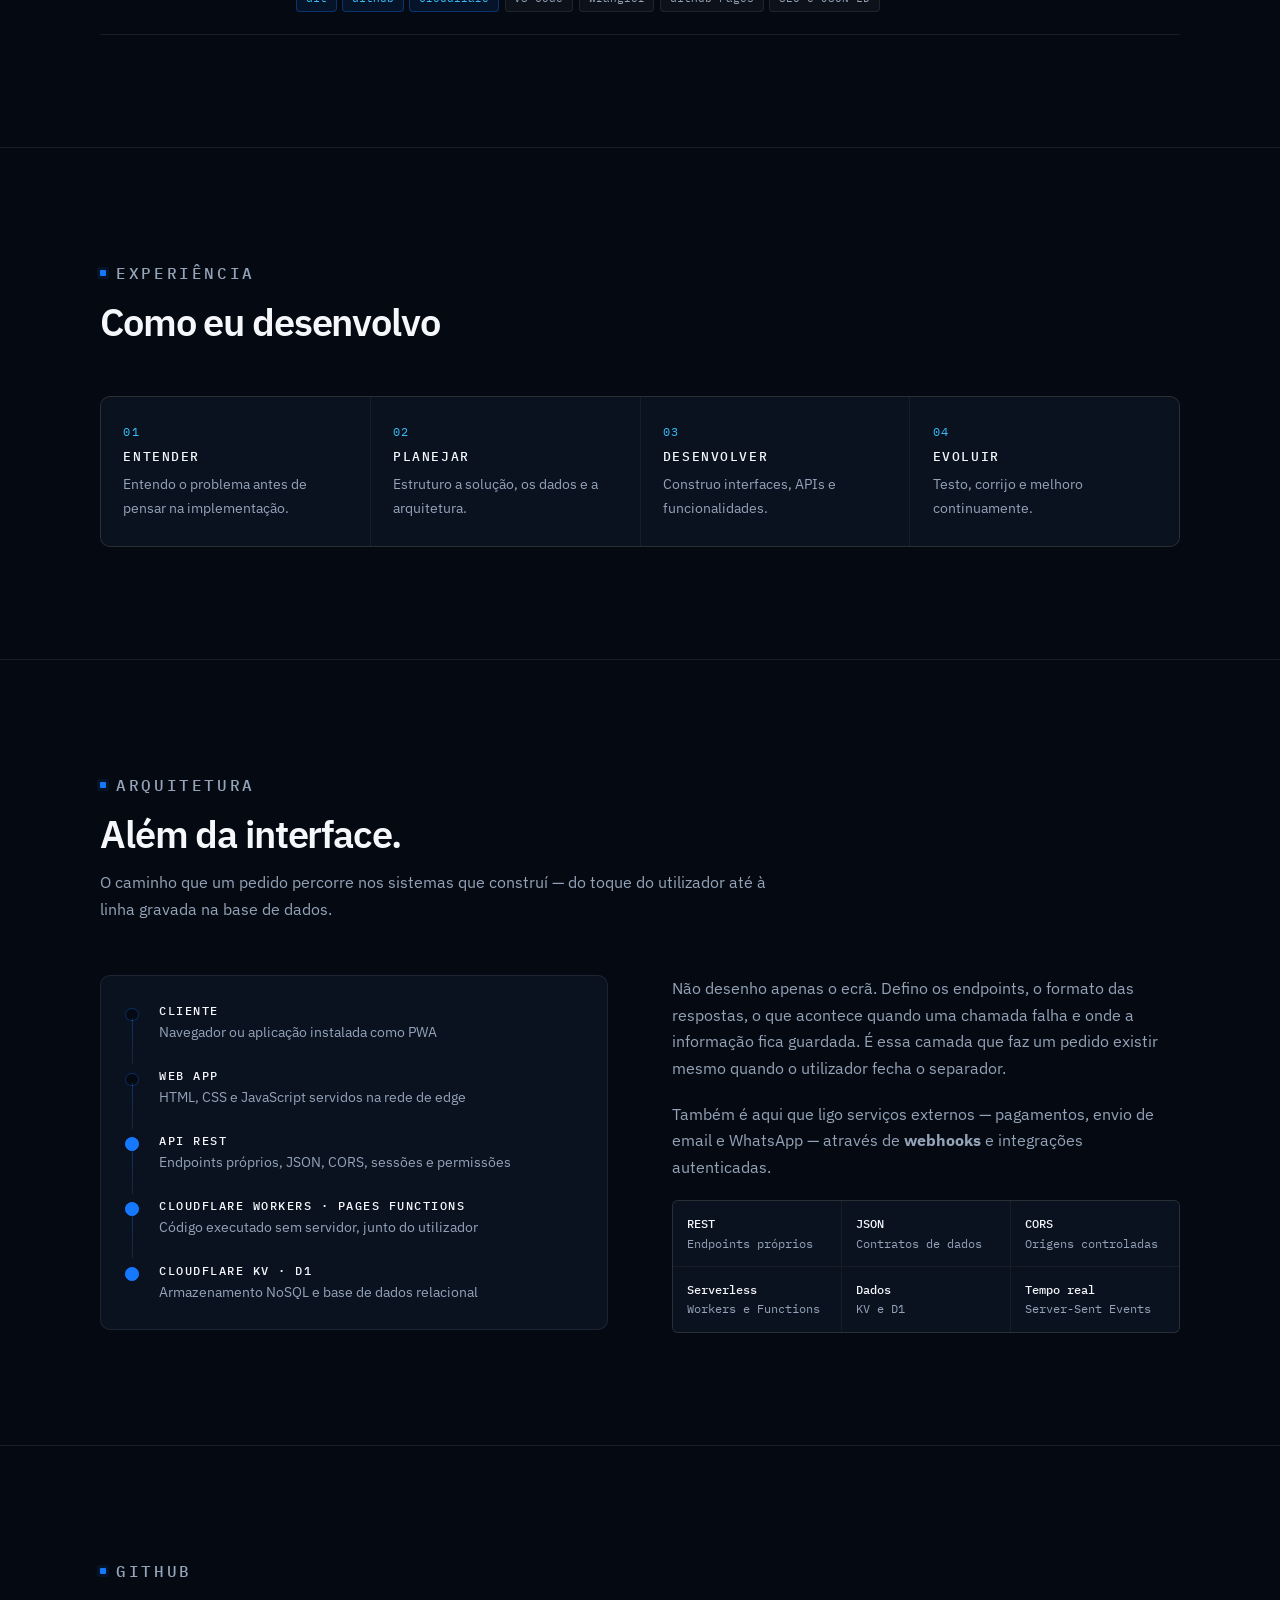
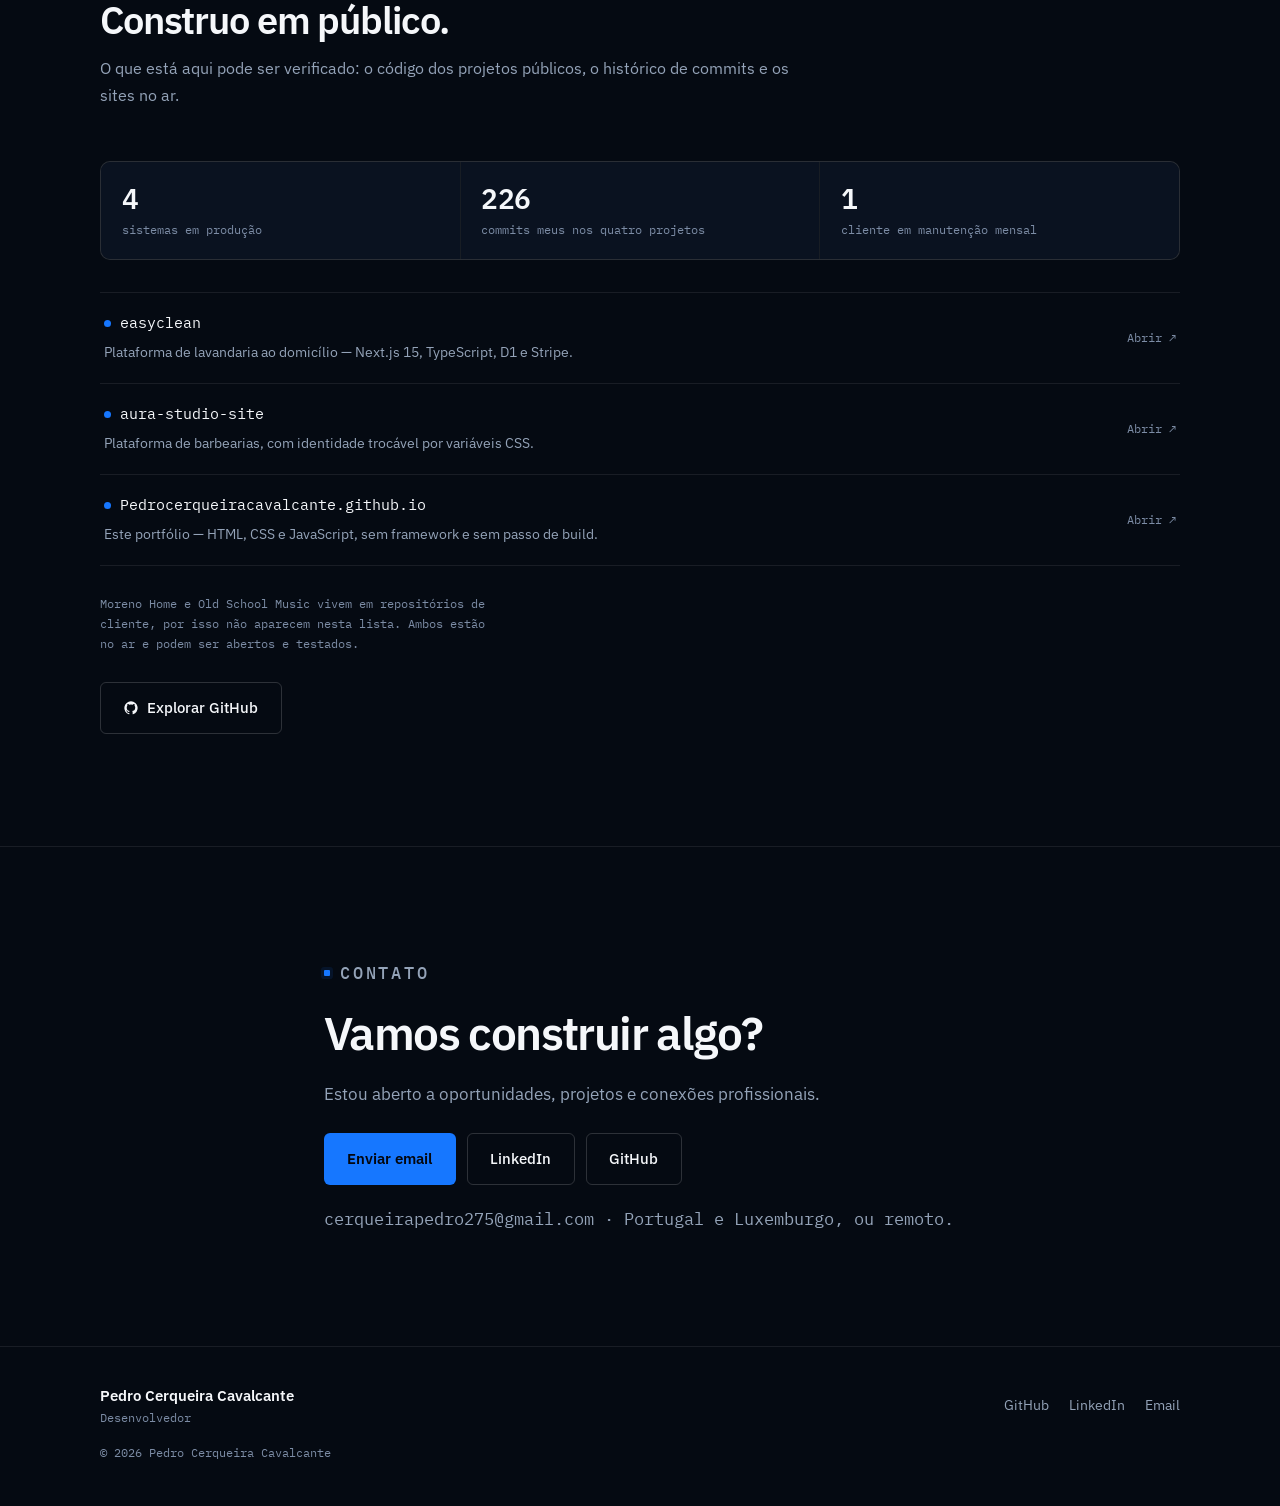
==== commit 2b189a39: "feat: adicionar seção 'Design' destacando trabalho de design Menuz - Nova seção entre projetos e des" ====
--- a/index.html
+++ b/index.html
@@ -351,6 +351,51 @@
     </div>
   </section>
 
+  <!-- ==================== DESIGN ==================== -->
+  <section class="section" id="design">
+    <div class="wrap">
+      <div class="section-head">
+        <p class="label">Design</p>
+        <h2>Experiência de design em projetos Menuz</h2>
+        <p>Desenvolvimento visual completo de plataformas — interface, experiência de usuário, organização visual e identidade.</p>
+      </div>
+
+      <div style="display: grid; grid-template-columns: 1fr 1fr; gap: 2rem; margin-top: 2rem;">
+
+        <article style="border: 1px solid var(--border); border-radius: 12px; overflow: hidden; transition: all var(--t);" class="reveal">
+          <a href="projetos/menuz.html" style="display: block; position: relative; height: 200px; overflow: hidden; background: linear-gradient(135deg, var(--blue-soft) 0%, var(--bg-2) 100%); text-decoration: none;">
+            <img src="assets/img/menuz.jpg" alt="Menuz Barbearias design" width="1320" height="825" style="width: 100%; height: 100%; object-fit: cover; opacity: 0.9; transition: opacity var(--t);">
+          </a>
+          <div style="padding: 1.5rem;">
+            <h3 style="margin: 0 0 0.5rem 0; font-size: 1.1rem; color: var(--text);">Menuz Barbearias</h3>
+            <p style="margin: 0 0 1rem 0; font-size: 0.9rem; color: var(--text-muted);">Identidade visual, catálogo interativo, geolocalização e design system.</p>
+            <div style="display: flex; gap: 0.5rem; flex-wrap: wrap;">
+              <span style="font-size: 0.75rem; background: var(--blue-soft); color: var(--blue); padding: 0.4rem 0.8rem; border-radius: 4px; font-weight: 500;">HTML5</span>
+              <span style="font-size: 0.75rem; background: var(--blue-soft); color: var(--blue); padding: 0.4rem 0.8rem; border-radius: 4px; font-weight: 500;">CSS3</span>
+              <span style="font-size: 0.75rem; background: var(--blue-soft); color: var(--blue); padding: 0.4rem 0.8rem; border-radius: 4px; font-weight: 500;">PT</span>
+            </div>
+          </div>
+        </article>
+
+        <article style="border: 1px solid var(--border); border-radius: 12px; overflow: hidden; transition: all var(--t);" class="reveal">
+          <a href="https://menuzticket.com/" target="_blank" rel="noopener" style="display: block; position: relative; height: 200px; overflow: hidden; background: linear-gradient(135deg, var(--blue-soft) 0%, var(--bg-2) 100%); text-decoration: none;">
+            <img src="assets/img/menuz.jpg" alt="Menuz Ticket design" width="1320" height="825" style="width: 100%; height: 100%; object-fit: cover; opacity: 0.9; transition: opacity var(--t);">
+          </a>
+          <div style="padding: 1.5rem;">
+            <h3 style="margin: 0 0 0.5rem 0; font-size: 1.1rem; color: var(--text);">Menuz Ticket</h3>
+            <p style="margin: 0 0 1rem 0; font-size: 0.9rem; color: var(--text-muted);">Interface web moderna, apps nativas iOS/Android, experiência de gestão de eventos.</p>
+            <div style="display: flex; gap: 0.5rem; flex-wrap: wrap;">
+              <span style="font-size: 0.75rem; background: var(--blue-soft); color: var(--blue); padding: 0.4rem 0.8rem; border-radius: 4px; font-weight: 500;">Next.js</span>
+              <span style="font-size: 0.75rem; background: var(--blue-soft); color: var(--blue); padding: 0.4rem 0.8rem; border-radius: 4px; font-weight: 500;">React</span>
+              <span style="font-size: 0.75rem; background: var(--blue-soft); color: var(--blue); padding: 0.4rem 0.8rem; border-radius: 4px; font-weight: 500;">PT</span>
+            </div>
+          </div>
+        </article>
+
+      </div>
+    </div>
+  </section>
+
   <!-- ==================== 5. PROJETO EM DESTAQUE ==================== -->
   <section class="section" id="destaque">
     <div class="wrap">
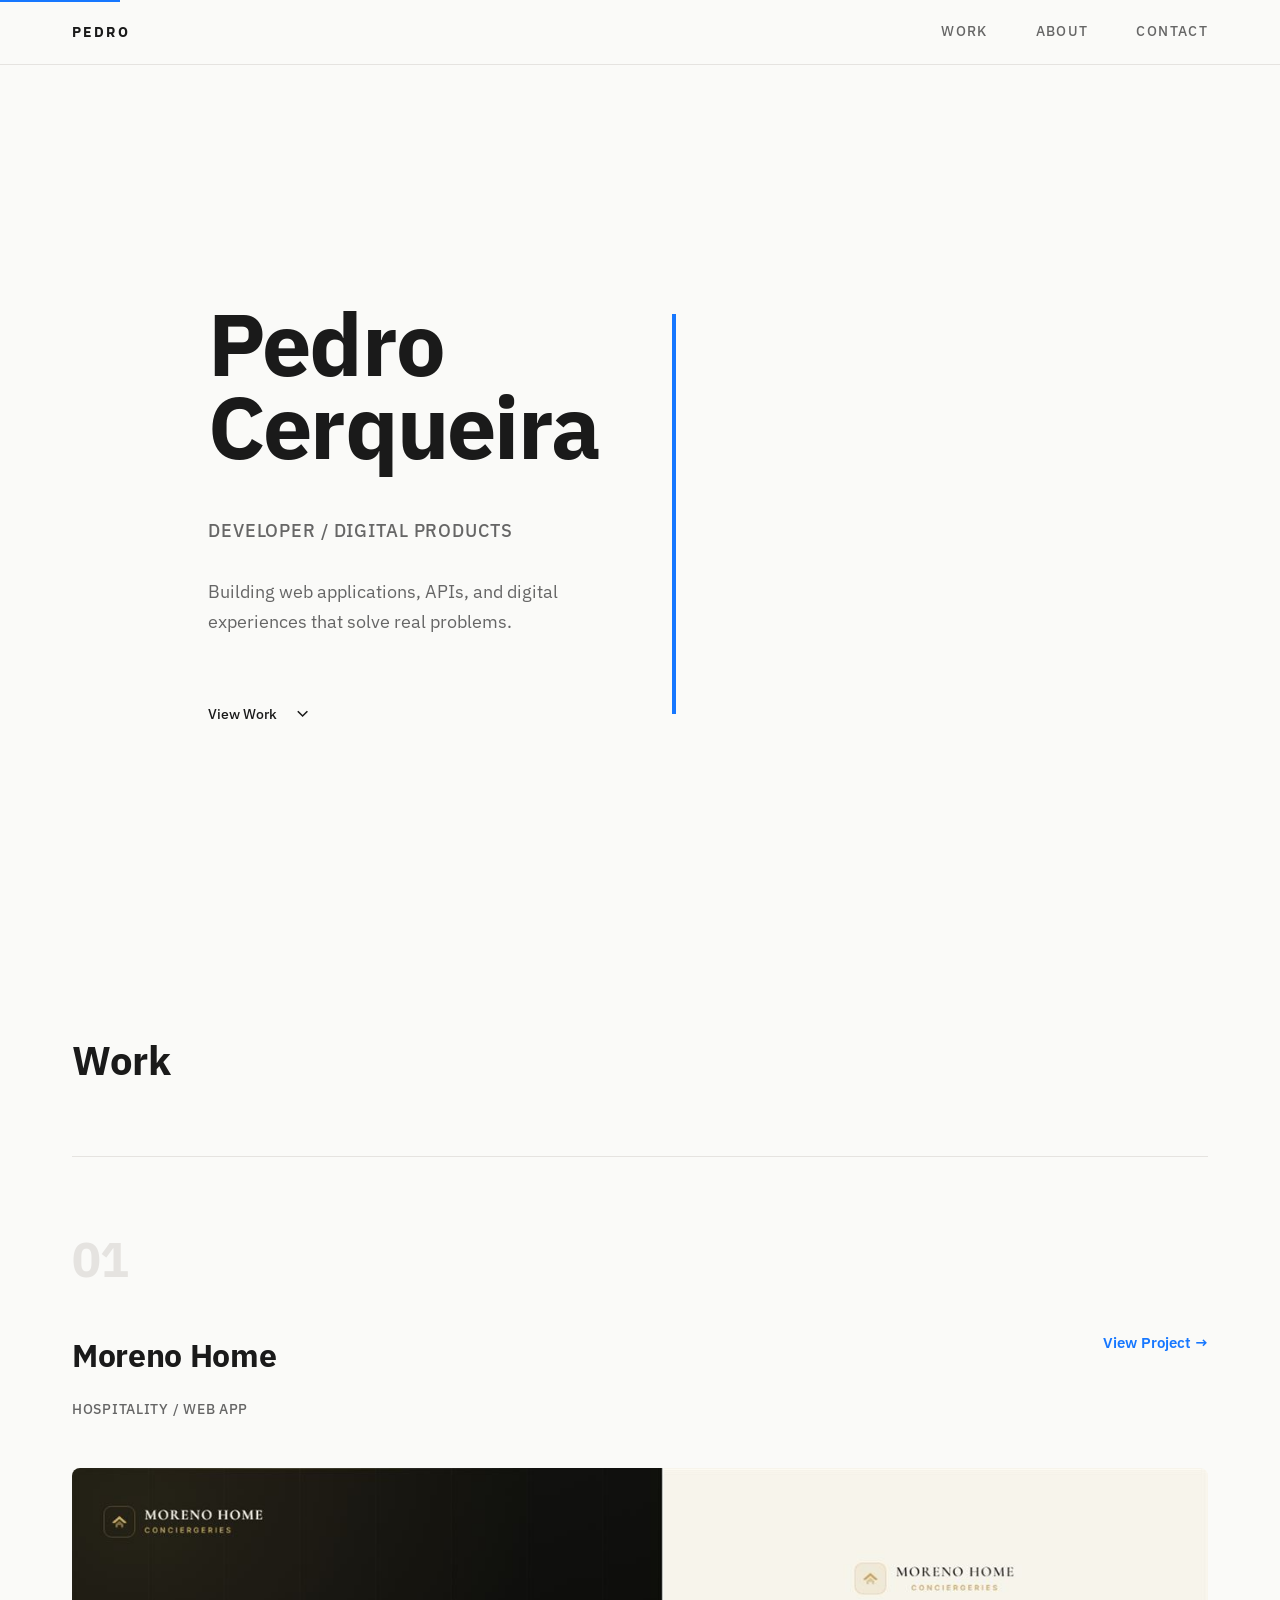
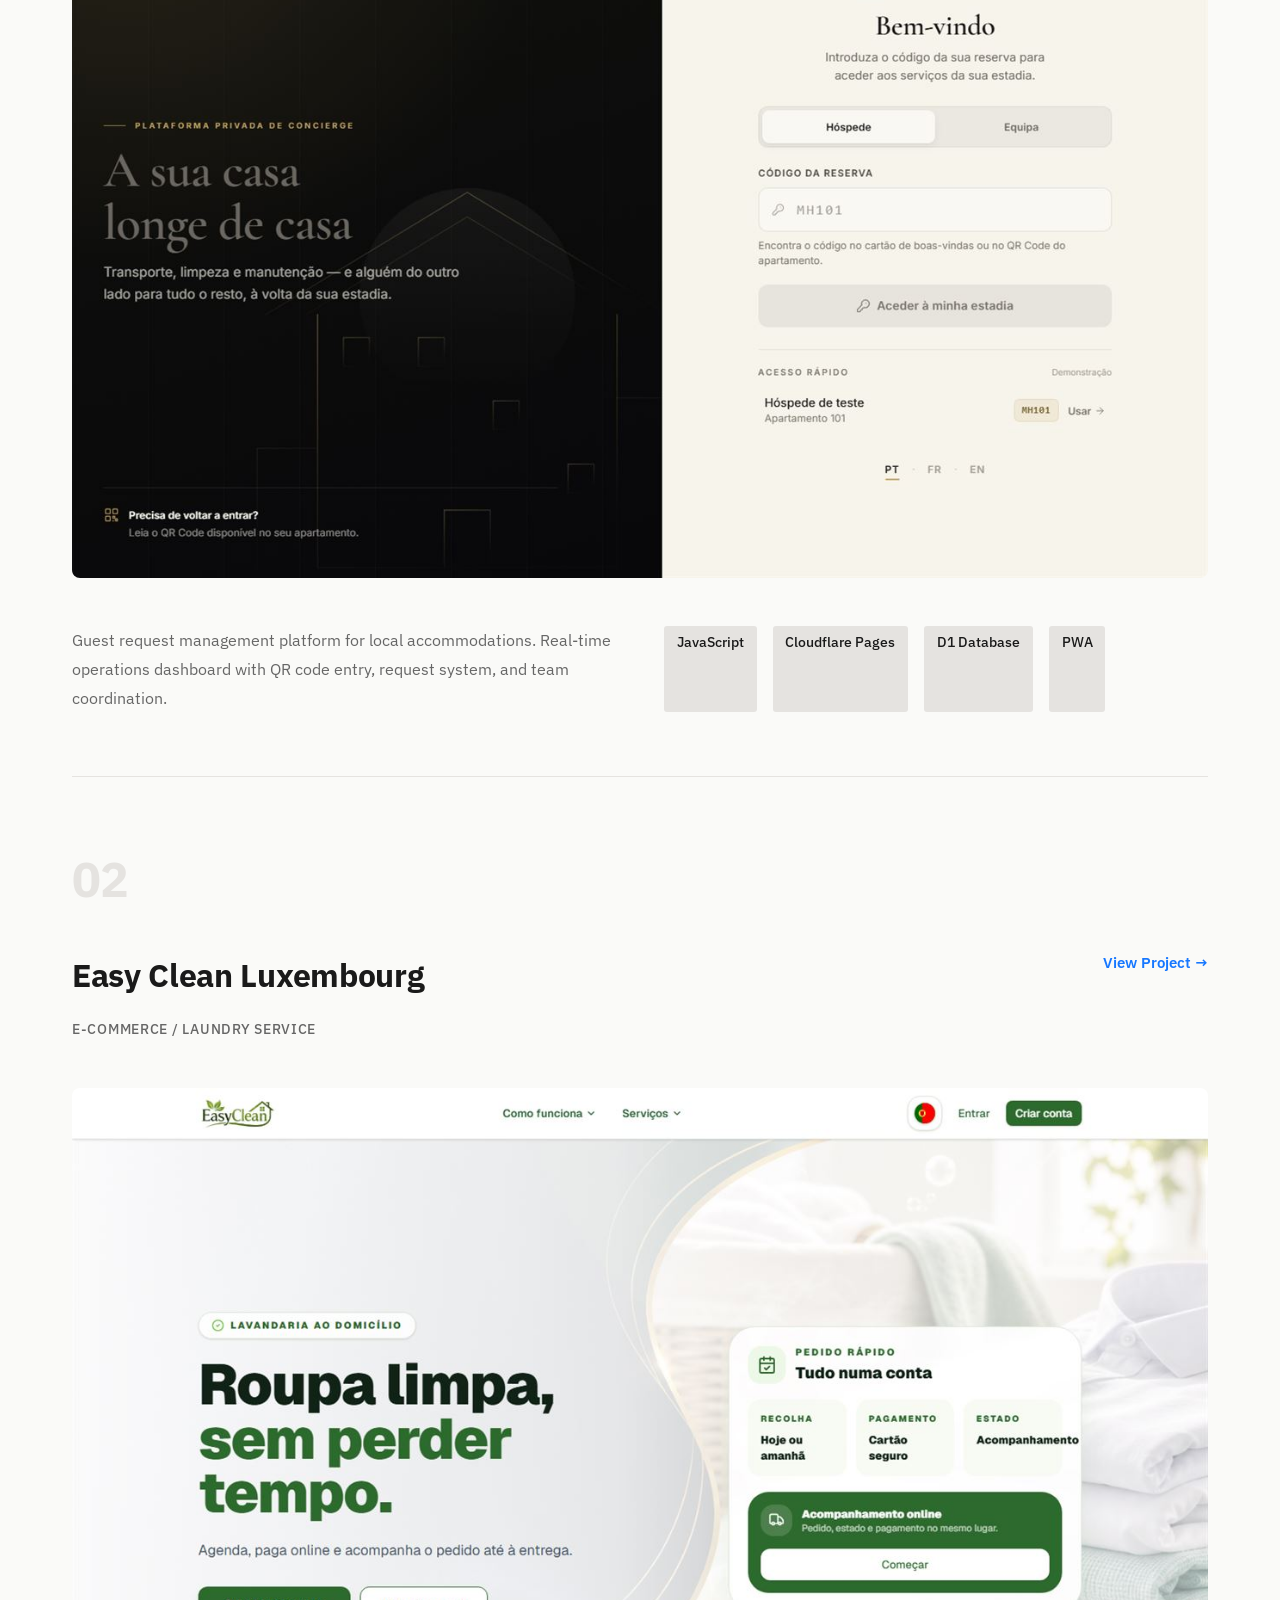
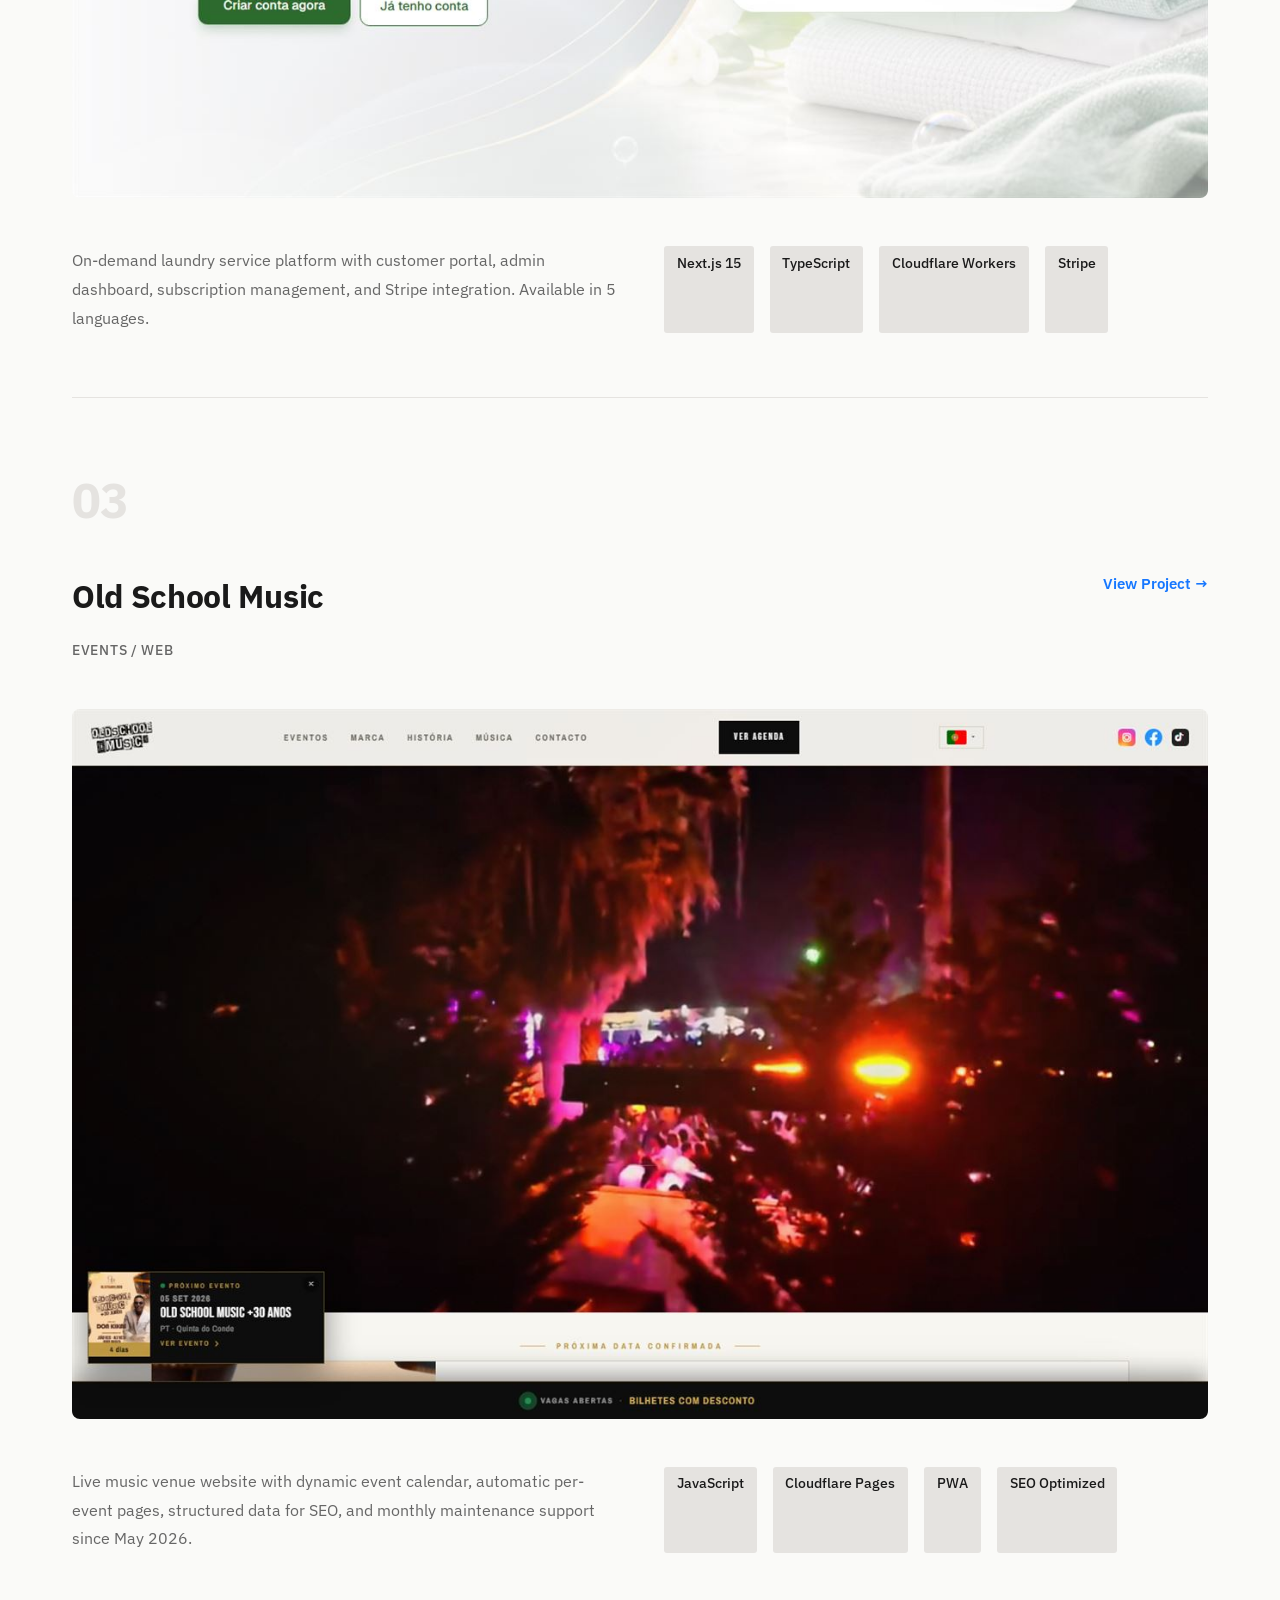
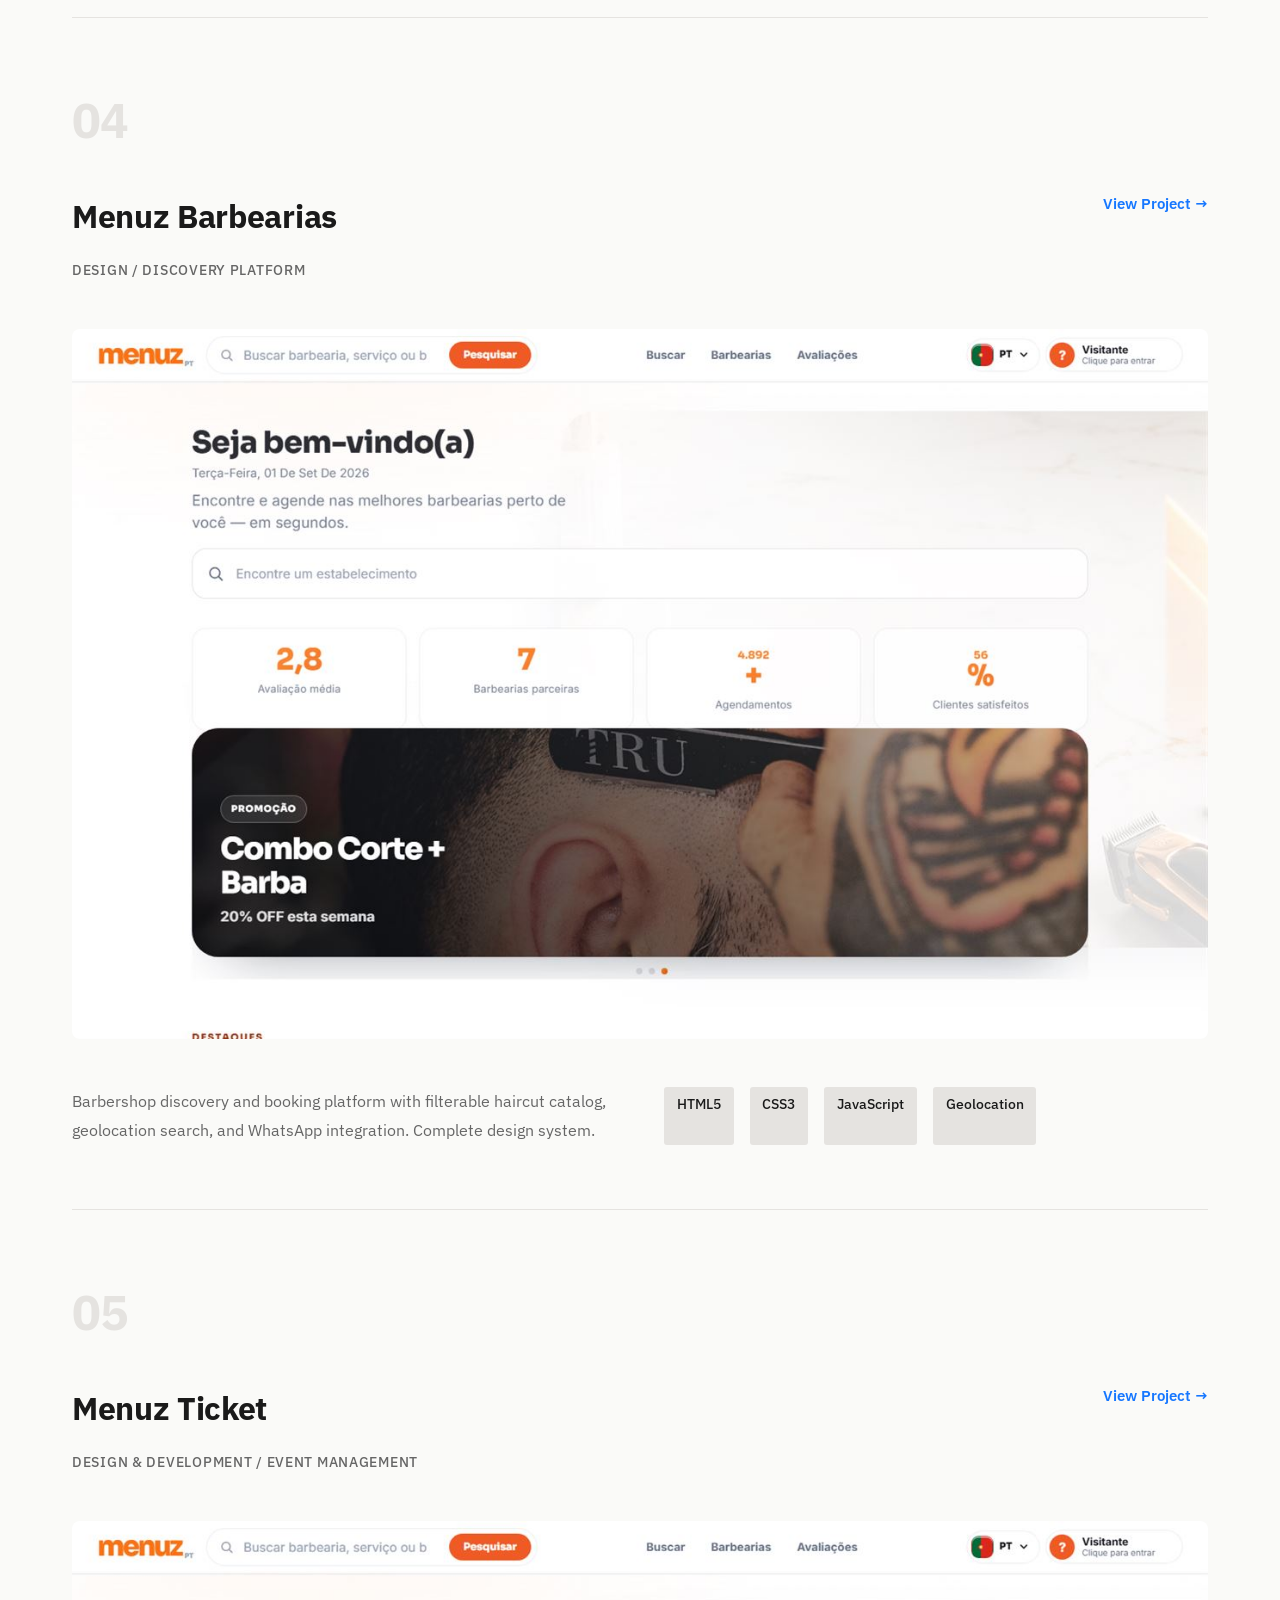
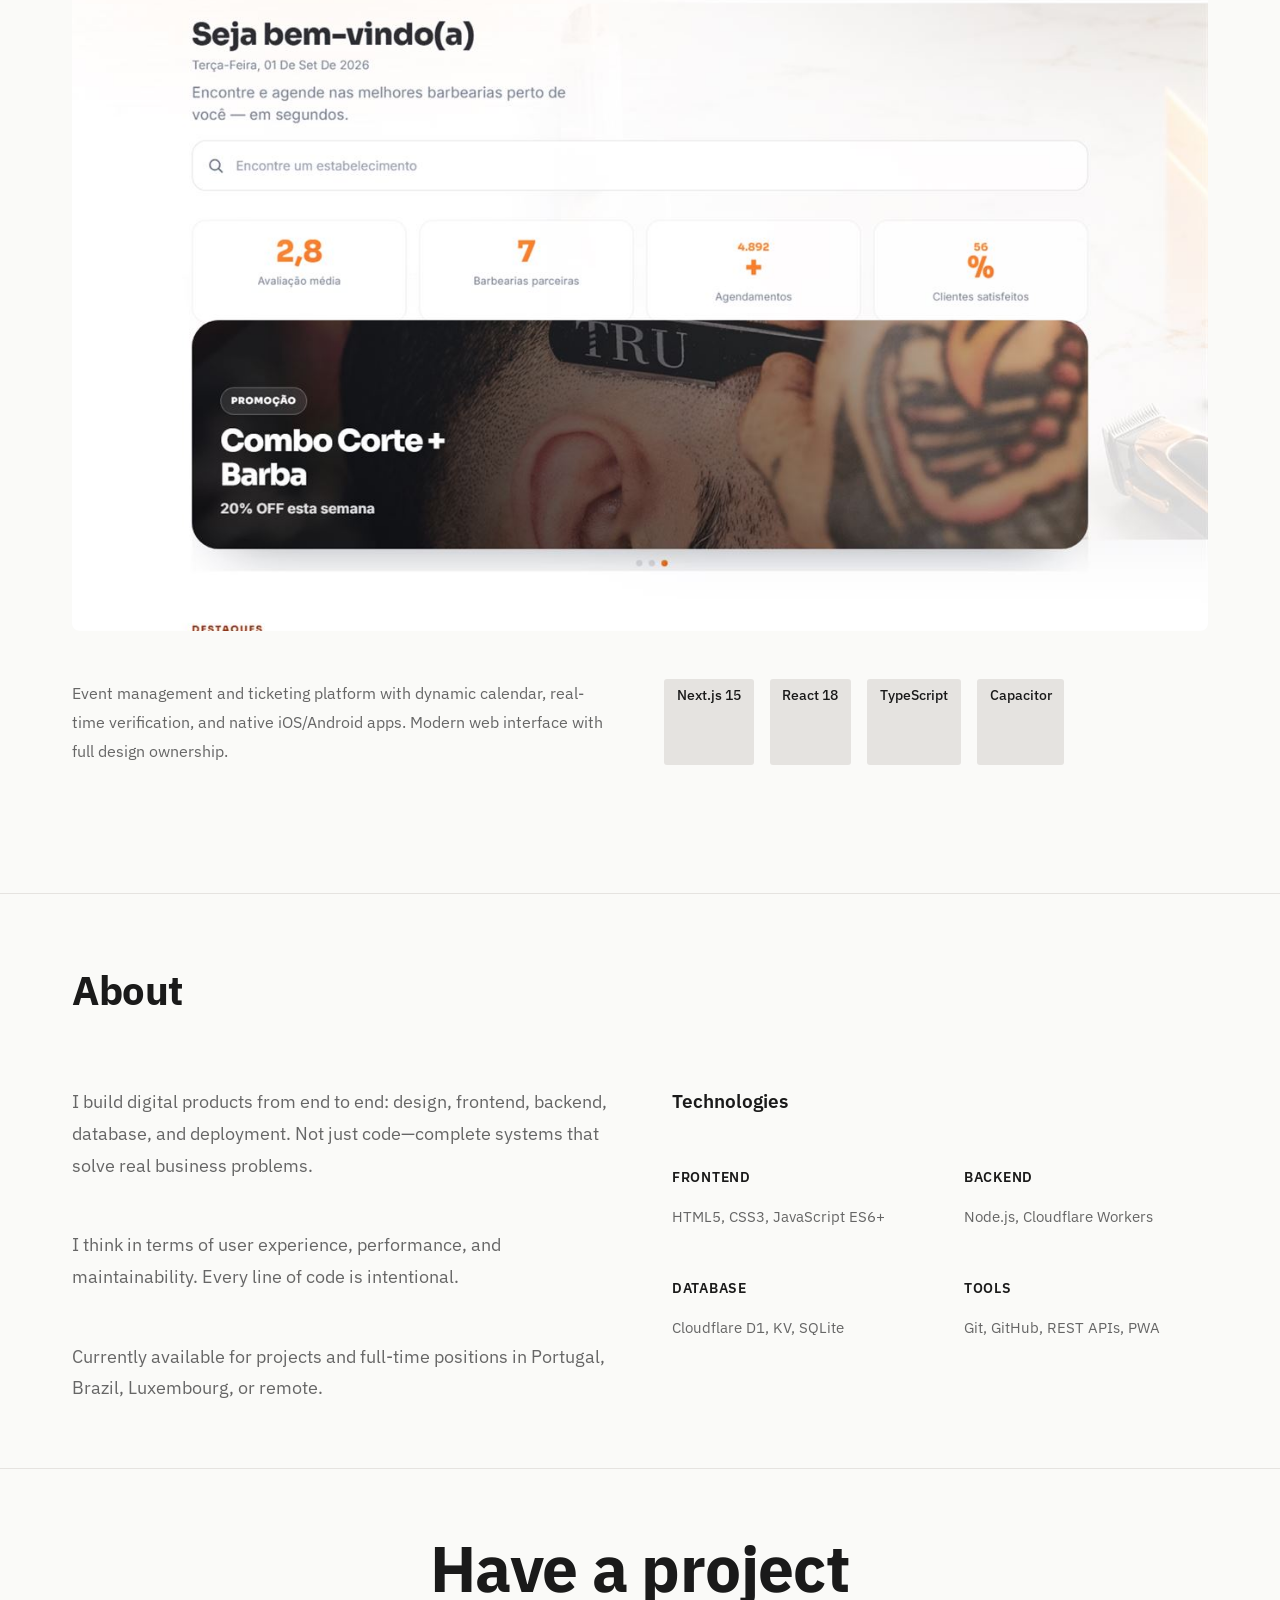
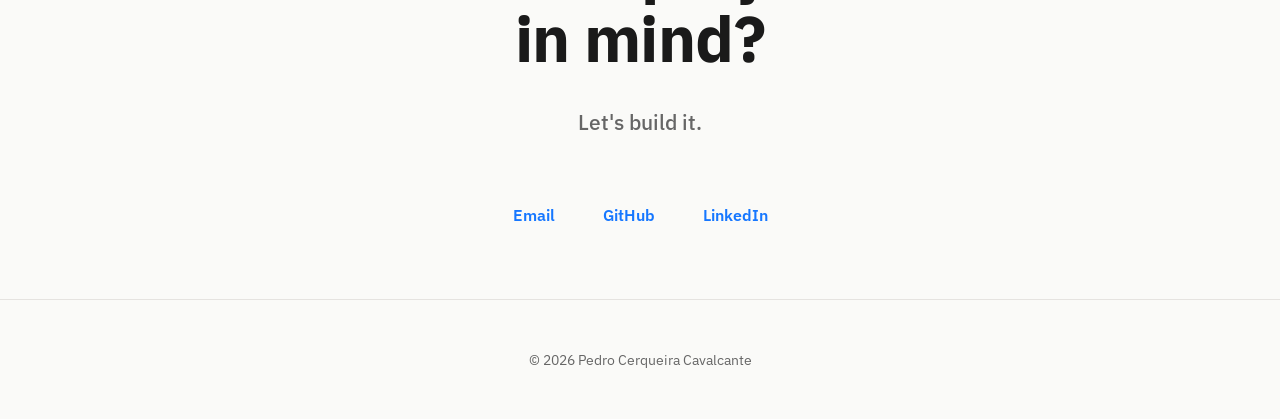
==== commit 5056b028: "refactor: complete portfolio redesign with editorial aesthetic VISUAL TRANSFORMATION: - New off-whit" ====
--- a/index.html
+++ b/index.html
@@ -3,706 +3,271 @@
 <head>
 <meta charset="utf-8">
 <meta name="viewport" content="width=device-width, initial-scale=1">
-<title>Pedro Cerqueira Cavalcante — Desenvolvedor Web</title>
-<meta name="description" content="Desenvolvedor web. Construo aplicações, APIs REST e automações de ponta a ponta — interface, backend, dados e publicação. Cinco sistemas em produção, todos abertos para consulta.">
+<title>Pedro Cerqueira — Developer & Digital Products</title>
+<meta name="description" content="Developer focused on building digital products. Web applications, REST APIs, automations, and cloud solutions. Five projects in production.">
 <meta name="author" content="Pedro Cerqueira Cavalcante">
 <link rel="canonical" href="https://pedrocerqueiracavalcante.github.io/">
 
 <meta property="og:type" content="profile">
-<meta property="og:title" content="Pedro Cerqueira Cavalcante — Desenvolvedor Web">
-<meta property="og:description" content="Aplicações web, APIs REST e automações. Cinco sistemas em produção, construídos de ponta a ponta.">
+<meta property="og:title" content="Pedro Cerqueira — Developer & Digital Products">
+<meta property="og:description" content="Building web applications, APIs, and digital experiences. Five projects in production.">
 <meta property="og:url" content="https://pedrocerqueiracavalcante.github.io/">
 <meta property="og:image" content="https://pedrocerqueiracavalcante.github.io/assets/img/moreno.jpg">
-<meta property="og:image:alt" content="Ecrã de entrada do Moreno Home, um dos sistemas em produção.">
 <meta property="og:locale" content="pt_PT">
-<meta name="twitter:card" content="summary_large_image">
-<meta name="twitter:image" content="https://pedrocerqueiracavalcante.github.io/assets/img/moreno.jpg">
-<meta name="theme-color" content="#050A12">
-
-<link rel="icon" href="data:image/svg+xml,<svg xmlns='http://www.w3.org/2000/svg' viewBox='0 0 64 64'><rect width='64' height='64' rx='14' fill='%23050A12'/><rect x='2' y='2' width='60' height='60' rx='13' fill='none' stroke='%231677FF' stroke-width='3'/><text x='32' y='43' font-size='29' font-family='ui-monospace,monospace' font-weight='600' fill='%2338BDF8' text-anchor='middle'>PC</text></svg>">
+<meta name="theme-color" content="#FAFAF8">
+
+<link rel="icon" href="data:image/svg+xml,<svg xmlns='http://www.w3.org/2000/svg' viewBox='0 0 64 64'><rect width='64' height='64' rx='14' fill='%23FAFAF8'/><rect x='2' y='2' width='60' height='60' rx='13' fill='none' stroke='%231677FF' stroke-width='2.5'/><text x='32' y='43' font-size='28' font-family='ui-monospace,monospace' font-weight='700' fill='%231677FF' text-anchor='middle'>PC</text></svg>">
 
 <link rel="preconnect" href="https://fonts.googleapis.com">
 <link rel="preconnect" href="https://fonts.gstatic.com" crossorigin>
-<link href="https://fonts.googleapis.com/css2?family=IBM+Plex+Mono:wght@400;500&family=IBM+Plex+Sans:wght@400;500;600&display=swap" rel="stylesheet">
+<link href="https://fonts.googleapis.com/css2?family=IBM+Plex+Sans:wght@400;500;600;700&display=swap" rel="stylesheet">
+
 <script>document.documentElement.classList.add('js');</script>
-<link rel="stylesheet" href="assets/css/styles.css?v=8">
+<link rel="stylesheet" href="assets/css/styles.css?v=9">
 
 <script type="application/ld+json">
 {
   "@context": "https://schema.org",
   "@type": "Person",
   "name": "Pedro Cerqueira Cavalcante",
-  "jobTitle": "Desenvolvedor Web",
-  "description": "Desenvolvedor web. Construo aplicações, APIs REST e automações de ponta a ponta.",
+  "jobTitle": "Developer",
+  "description": "Developer focused on building digital products and web applications.",
   "url": "https://pedrocerqueiracavalcante.github.io/",
   "email": "cerqueirapedro275@gmail.com",
   "sameAs": [
     "https://github.com/Pedrocerqueiracavalcante",
     "https://www.linkedin.com/in/pedrocerq/"
-  ],
-  "knowsAbout": [
-    "Desenvolvimento web","JavaScript","TypeScript","HTML5","CSS3","React","Next.js",
-    "Node.js","Cloudflare Workers","Cloudflare Pages Functions","Cloudflare D1","Cloudflare KV",
-    "REST API","JSON","CORS","Webhooks","Server-Sent Events",
-    "Progressive Web Apps","Service Worker","SQL","Stripe","Git"
   ]
 }
 </script>
 </head>
 <body>
 
-<a class="skip" href="#projetos">Ir para os projetos</a>
-
-<!-- ==================== CABEÇALHO ==================== -->
-<header class="site-header" id="header">
-  <div class="wrap">
-    <a class="logo" href="#inicio">
-      <span class="logo-mark" aria-hidden="true">PC</span>
-      <span>Pedro Cerqueira</span>
-    </a>
-
-    <nav class="nav" id="nav" aria-label="Navegação principal">
-      <a href="#inicio">Início</a>
-      <a href="#sobre">Sobre</a>
-      <a href="#projetos">Projetos</a>
-      <a href="#tecnologias">Tecnologias</a>
-      <a href="#processo">Experiência</a>
-      <a href="#contato">Contato</a>
-      <a class="btn btn-ghost btn-sm nav-cta" href="#contato">Vamos conversar</a>
+<a class="skip" href="#work">Skip to work</a>
+
+<!-- HEADER -->
+<header class="header">
+  <div class="container">
+    <a href="#" class="logo">PEDRO</a>
+    <nav class="nav">
+      <a href="#work">WORK</a>
+      <a href="#about">ABOUT</a>
+      <a href="#contact">CONTACT</a>
     </nav>
-
-    <button class="icon-btn" id="burger" type="button" aria-label="Abrir menu" aria-expanded="false" aria-controls="nav">
-      <svg viewBox="0 0 24 24" fill="none" stroke="currentColor" stroke-width="1.8" aria-hidden="true"><path d="M4 7h16M4 12h16M4 17h16"/></svg>
-    </button>
   </div>
 </header>
 
 <main>
 
-  <!-- ==================== 1. HERO ==================== -->
-  <section class="hero" id="inicio">
-    <div class="wrap">
-      <div class="hero-grid">
-
-        <div class="hero-text">
-          <p class="label">Desenvolvedor · Software · Tecnologia</p>
-
-          <h1>
-            <em>Pedro Cerqueira Cavalcante</em>
-            Construindo <b>soluções digitais</b><br>com tecnologia.
-          </h1>
-
-          <p class="lead">
-            Desenvolvedor focado na criação de aplicações web, APIs, automações e experiências
-            digitais modernas, com foco em performance, organização e soluções que resolvem
-            problemas reais.
-          </p>
-
-          <div class="hero-actions">
-            <a class="btn btn-primary" href="#projetos">Ver projetos</a>
-            <a class="btn btn-ghost" href="https://github.com/Pedrocerqueiracavalcante" target="_blank" rel="noopener">
-              <svg viewBox="0 0 24 24" fill="currentColor" aria-hidden="true"><path d="M12 2A10 10 0 0 0 8.84 21.5c.5.09.68-.22.68-.48v-1.7c-2.78.6-3.37-1.34-3.37-1.34-.45-1.16-1.1-1.47-1.1-1.47-.9-.62.07-.6.07-.6 1 .07 1.53 1.03 1.53 1.03.87 1.52 2.3 1.08 2.86.83.09-.65.35-1.08.63-1.33-2.22-.25-4.56-1.11-4.56-4.95 0-1.09.39-1.99 1.03-2.69-.1-.25-.45-1.27.1-2.65 0 0 .84-.27 2.75 1.02a9.6 9.6 0 0 1 5 0c1.91-1.29 2.75-1.02 2.75-1.02.55 1.38.2 2.4.1 2.65.64.7 1.03 1.6 1.03 2.69 0 3.85-2.35 4.7-4.58 4.94.36.31.68.92.68 1.85v2.74c0 .27.18.58.69.48A10 10 0 0 0 12 2Z"/></svg>
-              GitHub
-            </a>
-          </div>
-
-          <p class="hero-meta">
-            <span class="avail"><span class="dot" aria-hidden="true"></span> Disponível para oportunidades</span>
-            <span class="sep" aria-hidden="true"></span>
-            <span>Portugal · Brasil · Luxemburgo · Remoto</span>
-          </p>
-        </div>
-
-        <figure class="codepane reveal">
-          <div class="codepane-top">
-            <span class="file">pedidos.js</span>
-            <span class="tag">CLOUDFLARE PAGES FUNCTION</span>
-          </div>
-          <ol class="code" aria-hidden="true">
-            <li><span class="cm">// o pedido é gravado antes de qualquer redirecionamento</span></li>
-            <li><span class="kw">export async function</span> <span class="fn">onRequestPost</span><span class="pn">({ request, env }) {</span></li>
-            <li>  <span class="kw">const</span> pedido <span class="pn">=</span> <span class="kw">await</span> request.<span class="fn">json</span><span class="pn">();</span></li>
-            <li> </li>
-            <li>  <span class="kw">const</span> <span class="pn">{</span> meta <span class="pn">} =</span> <span class="kw">await</span> env.DB.<span class="fn">prepare</span><span class="pn">(</span></li>
-            <li>    <span class="st">'INSERT INTO pedidos (unidade, servico) VALUES (?, ?)'</span></li>
-            <li>  <span class="pn">)</span>.<span class="fn">bind</span><span class="pn">(</span>pedido.unidade<span class="pn">,</span> pedido.servico<span class="pn">).</span><span class="fn">run</span><span class="pn">();</span></li>
-            <li> </li>
-            <li>  <span class="kw">return</span> Response.<span class="fn">json</span><span class="pn">({</span> ref<span class="pn">:</span> <span class="st">`MH-${meta.last_row_id}`</span> <span class="pn">}, {</span> status<span class="pn">:</span> <span class="st">201</span> <span class="pn">});</span></li>
-            <li><span class="pn">}</span></li>
-          </ol>
-          <figcaption class="codepane-cap">
-            <b>Moreno Home</b> — endpoint que grava o pedido em Cloudflare D1 e devolve a referência
-            antes de o hóspede sair da aplicação.
-          </figcaption>
-        </figure>
-
-      </div>
-    </div>
-  </section>
-
-<!-- ==================== 2. FAIXA DE COMPETÊNCIAS ==================== -->
-  <div class="strip">
-    <div class="wrap">
-      <ul aria-label="Áreas de trabalho">
-        <li>Desenvolvimento web</li>
-        <li>APIs REST</li>
-        <li>Automação</li>
-        <li>PWA</li>
-        <li>Cloudflare</li>
-        <li>JavaScript</li>
-      </ul>
-    </div>
-  </div>
-
-  <!-- ==================== 3. SOBRE ==================== -->
-  <section class="section" id="sobre">
-    <div class="wrap">
-      <div class="section-head">
-        <p class="label">Sobre</p>
-        <h2>Transformo ideias em soluções digitais.</h2>
-      </div>
-
-      <div class="about">
-        <div class="about-text reveal">
-          <p>
-            Sou desenvolvedor web e construo o produto inteiro, e não apenas uma camada dele:
-            a interface que o utilizador vê, a API que responde, o modelo de dados que guarda a
-            informação e a publicação em produção.
-          </p>
-          <p>
-            <strong>Aprendo construindo sistemas que vão para o ar.</strong> Cada um dos projetos
-            desta página nasceu de um problema concreto de um negócio — pedidos que se perdiam numa
-            conversa, um evento que não tinha endereço próprio, uma lavandaria a receber encomendas
-            por telefone. A minha experiência prática vem daí: escrever o código, publicá-lo,
-            corrigi-lo com utilizadores reais a usar e continuar a mantê-lo.
-          </p>
-          <p>
-            Trabalho sobretudo com <strong>JavaScript</strong>, do frontend ao backend, e com a
-            plataforma <strong>Cloudflare</strong> — Workers e Pages Functions no servidor, D1 e KV
-            nos dados. Escrevo CSS à mão, com Grid, variáveis e <code>clamp()</code>, e uso
-            frameworks apenas quando o projeto o justifica. Um dos sites que construí está sob a
-            minha manutenção mensal, o que me obriga a escrever código que ainda faça sentido
-            meses depois.
-          </p>
-        </div>
-
-        <aside class="side-list reveal">
-          <h3>Foco</h3>
-          <ul>
-            <li>Desenvolvimento web</li>
-            <li>Backend</li>
-            <li>APIs REST</li>
-            <li>Automação</li>
-            <li>Cloud e serverless</li>
-          </ul>
-        </aside>
-      </div>
-    </div>
-  </section>
-
-  <!-- ==================== 4. PROJETOS ==================== -->
-  <section class="section" id="projetos">
-    <div class="wrap">
-      <div class="section-head">
-        <p class="label">Projetos</p>
-        <h2>Projetos selecionados</h2>
-        <p>
-          Alguns dos projetos que representam a minha experiência prática e a minha evolução como
-          desenvolvedor. Todos estão no ar e podem ser abertos agora.
-        </p>
-      </div>
-
-      <div class="projects">
-
-        <article class="pcard reveal">
-          <a class="pcard-thumb" href="projetos/easy-clean.html" aria-label="Ver o projeto Easy Clean Luxembourg">
-            <img src="assets/img/easyclean.jpg" alt="Página inicial do Easy Clean, com chamada para criar conta e cartão de pedido rápido" width="1320" height="825" loading="lazy" decoding="async">
-          </a>
-          <div class="pcard-body">
-            <span class="status">Em produção</span>
-            <h3>Easy Clean Luxembourg</h3>
-
-            <div class="ps">
-              <div>
-                <span class="mono-k">Problema</span>
-                <p>Pedidos entravam por telefone, sem registo estruturado e sem forma de cobrar de maneira recorrente.</p>
-              </div>
-              <div class="sol">
-                <span class="mono-k">Solução</span>
-                <p>Plataforma com área de cliente, subscrição e pagamento por cartão, painel de gestão e cinco idiomas.</p>
-              </div>
-            </div>
-
-            <ul class="chips" aria-label="Tecnologias">
-              <li class="key">Next.js 15</li><li class="key">TypeScript</li><li class="key">Cloudflare Workers</li>
-              <li>D1</li><li>Drizzle ORM</li><li>Stripe</li>
-            </ul>
-
-            <div class="pcard-foot">
-              <a class="btn btn-primary btn-sm" href="projetos/easy-clean.html">Ver projeto</a>
-              <a class="btn btn-ghost btn-sm" href="https://easyclean.cerqueirapedro275.workers.dev" target="_blank" rel="noopener">Abrir site</a>
-              <a class="btn btn-ghost btn-sm" href="https://github.com/Pedrocerqueiracavalcante/easyclean" target="_blank" rel="noopener">Ver código</a>
-            </div>
-          </div>
-        </article>
-
-        <article class="pcard reveal">
-          <a class="pcard-thumb" href="projetos/old-school-music.html" aria-label="Ver o projeto Old School Music">
-            <img src="assets/img/osm.jpg" alt="Página inicial do Old School Music, com vídeo de fundo e cartão do próximo evento" width="1320" height="825" loading="lazy" decoding="async">
-          </a>
-          <div class="pcard-body">
-            <span class="status">Em produção</span>
-            <h3>Old School Music</h3>
-
-            <div class="ps">
-              <div>
-                <span class="mono-k">Problema</span>
-                <p>A divulgação vivia nas redes sociais: um evento não tinha endereço próprio nem aparecia nas pesquisas.</p>
-              </div>
-              <div class="sol">
-                <span class="mono-k">Solução</span>
-                <p>Site em domínio próprio, com uma página gerada por script para cada evento, dados estruturados e três idiomas.</p>
-              </div>
-            </div>
-
-            <ul class="chips" aria-label="Tecnologias">
-              <li class="key">JavaScript</li><li class="key">Cloudflare Pages</li><li>Node.js</li>
-              <li>PWA</li><li>JSON-LD</li><li>SEO</li>
-            </ul>
-
-            <div class="pcard-foot">
-              <a class="btn btn-primary btn-sm" href="projetos/old-school-music.html">Ver projeto</a>
-              <a class="btn btn-ghost btn-sm" href="https://oldschoolmusic.pt" target="_blank" rel="noopener">Abrir site</a>
-              <span class="spacer"></span>
-              <span class="status status-alt">Manutenção mensal</span>
-            </div>
-          </div>
-        </article>
-
-        <article class="pcard reveal">
-          <a class="pcard-thumb" href="projetos/menuz.html" aria-label="Ver o projeto Menuz Barbearias">
-            <img src="assets/img/menuz.jpg" alt="Página inicial da Menuz, com pesquisa de barbearias e promoção em destaque" width="1320" height="825" loading="lazy" decoding="async">
-          </a>
-          <div class="pcard-body">
-            <span class="status">Em produção</span>
-            <h3>Menuz Barbearias</h3>
-            <span style="display: inline-block; font-size: 0.75rem; font-weight: 500; letter-spacing: 0.05em; text-transform: uppercase; color: var(--blue); margin-bottom: 0.75rem;">🎨 Design</span>
-
-            <div class="ps">
-              <div>
-                <span class="mono-k">Problema</span>
-                <p>O primeiro contacto começava por «quanto custa?» e morria aí — o cliente não sabia o que pedir.</p>
-              </div>
-              <div class="sol">
-                <span class="mono-k">Solução</span>
-                <p>Catálogo de cortes filtrável que pré-preenche o contacto e o WhatsApp com o corte já escolhido.</p>
-              </div>
-            </div>
-
-            <ul class="chips" aria-label="Tecnologias">
-              <li class="key">HTML5</li><li class="key">CSS3</li><li class="key">JavaScript</li>
-              <li>Geolocation API</li><li>Design System</li>
-            </ul>
-            <p style="margin: 0.75rem 0 0 0; font-size: 0.8rem; color: var(--text-muted);">🌍 Português (PT)</p>
-
-            <div class="pcard-foot">
-              <a class="btn btn-primary btn-sm" href="projetos/menuz.html">Ver projeto</a>
-              <a class="btn btn-ghost btn-sm" href="https://pedrocerqueiracavalcante.github.io/aura-studio-site/" target="_blank" rel="noopener">Abrir site</a>
-              <a class="btn btn-ghost btn-sm" href="https://github.com/Pedrocerqueiracavalcante/aura-studio-site" target="_blank" rel="noopener">Ver código</a>
-            </div>
-          </div>
-        </article>
-
-        <article class="pcard reveal">
-          <a class="pcard-thumb" href="https://menuzticket.com/" aria-label="Ver o projeto Menuz Ticket" target="_blank" rel="noopener">
-            <img src="assets/img/menuz.jpg" alt="Plataforma Menuz Ticket para gestão de eventos e emissão de bilhetes" width="1320" height="825" loading="lazy" decoding="async">
-          </a>
-          <div class="pcard-body">
-            <span class="status">Em produção</span>
-            <h3>Menuz Ticket</h3>
-            <span style="display: inline-block; font-size: 0.75rem; font-weight: 500; letter-spacing: 0.05em; text-transform: uppercase; color: var(--blue); margin-bottom: 0.75rem;">🎨 Design · 💻 Desenvolvimento</span>
-
-            <div class="ps">
-              <div>
-                <span class="mono-k">Problema</span>
-                <p>Gestão manual de eventos, bilhetes e verificação de entrada — sem automação, fácil de errar.</p>
-              </div>
-              <div class="sol">
-                <span class="mono-k">Solução</span>
-                <p>Plataforma web moderna com gestão de eventos, emissão de bilhetes, verificação em tempo real e apps nativas (iOS/Android).</p>
-              </div>
-            </div>
-
-            <ul class="chips" aria-label="Tecnologias">
-              <li class="key">Next.js 15</li><li class="key">React 18</li><li class="key">TypeScript</li>
-              <li>Zustand</li><li>Capacitor</li><li>iOS/Android</li>
-            </ul>
-            <p style="margin: 0.75rem 0 0 0; font-size: 0.8rem; color: var(--text-muted);">🌍 Português (PT)</p>
-
-            <div class="pcard-foot">
-              <a class="btn btn-primary btn-sm" href="https://menuzticket.com/" target="_blank" rel="noopener">Abrir site</a>
-              <span class="spacer"></span>
-              <span class="status status-alt">Full-stack</span>
-            </div>
-          </div>
-        </article>
-
-      </div>
-    </div>
-  </section>
-
-  <!-- ==================== DESIGN ==================== -->
-  <section class="section" id="design">
-    <div class="wrap">
-      <div class="section-head">
-        <p class="label">Design</p>
-        <h2>Experiência de design em projetos Menuz</h2>
-        <p>Desenvolvimento visual completo de plataformas — interface, experiência de usuário, organização visual e identidade.</p>
-      </div>
-
-      <div style="display: grid; grid-template-columns: 1fr 1fr; gap: 2rem; margin-top: 2rem;">
-
-        <article style="border: 1px solid var(--border); border-radius: 12px; overflow: hidden; transition: all var(--t);" class="reveal">
-          <a href="projetos/menuz.html" style="display: block; position: relative; height: 200px; overflow: hidden; background: linear-gradient(135deg, var(--blue-soft) 0%, var(--bg-2) 100%); text-decoration: none;">
-            <img src="assets/img/menuz.jpg" alt="Menuz Barbearias design" width="1320" height="825" style="width: 100%; height: 100%; object-fit: cover; opacity: 0.9; transition: opacity var(--t);">
-          </a>
-          <div style="padding: 1.5rem;">
-            <h3 style="margin: 0 0 0.5rem 0; font-size: 1.1rem; color: var(--text);">Menuz Barbearias</h3>
-            <p style="margin: 0 0 1rem 0; font-size: 0.9rem; color: var(--text-muted);">Identidade visual, catálogo interativo, geolocalização e design system.</p>
-            <div style="display: flex; gap: 0.5rem; flex-wrap: wrap;">
-              <span style="font-size: 0.75rem; background: var(--blue-soft); color: var(--blue); padding: 0.4rem 0.8rem; border-radius: 4px; font-weight: 500;">HTML5</span>
-              <span style="font-size: 0.75rem; background: var(--blue-soft); color: var(--blue); padding: 0.4rem 0.8rem; border-radius: 4px; font-weight: 500;">CSS3</span>
-              <span style="font-size: 0.75rem; background: var(--blue-soft); color: var(--blue); padding: 0.4rem 0.8rem; border-radius: 4px; font-weight: 500;">PT</span>
-            </div>
-          </div>
-        </article>
-
-        <article style="border: 1px solid var(--border); border-radius: 12px; overflow: hidden; transition: all var(--t);" class="reveal">
-          <a href="https://menuzticket.com/" target="_blank" rel="noopener" style="display: block; position: relative; height: 200px; overflow: hidden; background: linear-gradient(135deg, var(--blue-soft) 0%, var(--bg-2) 100%); text-decoration: none;">
-            <img src="assets/img/menuz.jpg" alt="Menuz Ticket design" width="1320" height="825" style="width: 100%; height: 100%; object-fit: cover; opacity: 0.9; transition: opacity var(--t);">
-          </a>
-          <div style="padding: 1.5rem;">
-            <h3 style="margin: 0 0 0.5rem 0; font-size: 1.1rem; color: var(--text);">Menuz Ticket</h3>
-            <p style="margin: 0 0 1rem 0; font-size: 0.9rem; color: var(--text-muted);">Interface web moderna, apps nativas iOS/Android, experiência de gestão de eventos.</p>
-            <div style="display: flex; gap: 0.5rem; flex-wrap: wrap;">
-              <span style="font-size: 0.75rem; background: var(--blue-soft); color: var(--blue); padding: 0.4rem 0.8rem; border-radius: 4px; font-weight: 500;">Next.js</span>
-              <span style="font-size: 0.75rem; background: var(--blue-soft); color: var(--blue); padding: 0.4rem 0.8rem; border-radius: 4px; font-weight: 500;">React</span>
-              <span style="font-size: 0.75rem; background: var(--blue-soft); color: var(--blue); padding: 0.4rem 0.8rem; border-radius: 4px; font-weight: 500;">PT</span>
-            </div>
-          </div>
-        </article>
-
-      </div>
-    </div>
-  </section>
-
-  <!-- ==================== 5. PROJETO EM DESTAQUE ==================== -->
-  <section class="section" id="destaque">
-    <div class="wrap">
-      <div class="section-head">
-        <p class="label">Projeto em destaque</p>
-        <h2>Moreno Home</h2>
-        <p>O projeto mais completo que construí: aplicação do hóspede, painel da equipa, API e base de dados.</p>
-      </div>
-
-      <div class="feature">
-        <a class="feature-shot reveal" href="https://moreno-home.pages.dev" target="_blank" rel="noopener">
-          <img src="assets/img/moreno.jpg" alt="Ecrã de entrada do Moreno Home: painel escuro com a marca à esquerda e, à direita, o formulário de código de reserva com separadores para hóspede e equipa" width="1320" height="825" loading="lazy" decoding="async">
-        </a>
-
-        <div class="feature-body">
-          <div class="feature-meta">
-            <span class="status">Em produção</span>
-            <span class="status status-alt">Único desenvolvedor</span>
-            <span class="status status-alt">Acesso de demonstração</span>
-          </div>
-
-          <p class="desc">
-            Atendimento digital de hóspedes num alojamento local. O hóspede lê o QR Code à entrada e
-            pede limpeza, compras, comida, manutenção ou transporte em dois ou três passos. Do outro
-            lado, a equipa vê os pedidos a chegar em tempo real, assume-os e conclui-os.
-          </p>
-
-          <div class="did">
-            <h4>O que eu desenvolvi</h4>
-            <ul>
-              <li><b>Arquitetura completa</b> — interface do hóspede, painel da equipa, API REST e modelo de dados com dez entidades relacionadas.</li>
-              <li><b>Entrada por QR Code</b> que já identifica o quarto no próprio endereço, sem login nem formulário.</li>
-              <li><b>Pedido gravado antes do WhatsApp</b>, com referência própria, para nenhum pedido se perder se a janela for bloqueada.</li>
-              <li><b>Painel em tempo real</b> por Server-Sent Events, com histórico pesquisável e dois perfis de acesso.</li>
-              <li><b>Gerador de QR Code escrito de raiz</b>, para respeitar uma Content-Security-Policy com <code>script-src 'self'</code> sem abrir exceções.</li>
-            </ul>
-          </div>
-
-          <ul class="chips" aria-label="Tecnologias">
-            <li class="key">JavaScript</li><li class="key">Pages Functions</li><li class="key">Cloudflare D1</li>
-            <li>REST API</li><li>Server-Sent Events</li><li>PWA</li><li>PT · FR · EN</li>
-          </ul>
-
-          <div class="feature-actions">
-            <a class="btn btn-primary" href="https://moreno-home.pages.dev" target="_blank" rel="noopener">Abrir demonstração</a>
-            <a class="btn btn-ghost" href="projetos/moreno-home.html">Ver estudo de caso</a>
-          </div>
-
-          <p class="feature-note">
-            O repositório é privado, por ser o sistema de um cliente. O ecrã de entrada inclui um
-            acesso de demonstração, por isso a aplicação pode ser experimentada por dentro.
-          </p>
-        </div>
-      </div>
-    </div>
-  </section>
-
-  <!-- ==================== 6. TECNOLOGIAS ==================== -->
-  <section class="section" id="tecnologias">
-    <div class="wrap">
-      <div class="section-head">
-        <p class="label">Tecnologias</p>
-        <h2>O stack que uso, por camada</h2>
-        <p>Tudo nesta lista está em pelo menos um dos projetos acima. Em azul, o que uso com mais profundidade.</p>
-      </div>
-
-      <div class="stack">
-
-        <div class="reveal">
-          <h3>
-            <svg viewBox="0 0 24 24" fill="none" stroke="currentColor" stroke-width="1.7" aria-hidden="true"><rect x="3" y="4" width="18" height="16" rx="2"/><path d="M3 9h18M6.5 6.5h.01M9.5 6.5h.01"/></svg>
-            Front-end
-          </h3>
-          <ul class="chips">
-            <li class="key">HTML5</li><li class="key">CSS3</li><li class="key">JavaScript ES6+</li>
-            <li>TypeScript</li><li>React</li><li>Next.js 15</li><li>Tailwind CSS</li>
-            <li>CSS Grid</li><li>PWA e Service Worker</li>
-          </ul>
-        </div>
-
-        <div class="reveal">
-          <h3>
-            <svg viewBox="0 0 24 24" fill="none" stroke="currentColor" stroke-width="1.7" aria-hidden="true"><rect x="3" y="4" width="18" height="6" rx="1.5"/><rect x="3" y="14" width="18" height="6" rx="1.5"/><path d="M6.5 7h.01M6.5 17h.01"/></svg>
-            Back-end
-          </h3>
-          <ul class="chips">
-            <li class="key">JavaScript</li><li class="key">Node.js</li>
-            <li class="key">Cloudflare Workers</li><li class="key">Pages Functions</li>
-            <li>Autenticação e sessões</li><li>Permissões por perfil</li>
-          </ul>
-        </div>
-
-        <div class="reveal">
-          <h3>
-            <svg viewBox="0 0 24 24" fill="none" stroke="currentColor" stroke-width="1.7" aria-hidden="true"><ellipse cx="12" cy="6" rx="8" ry="3"/><path d="M4 6v6c0 1.7 3.6 3 8 3s8-1.3 8-3V6M4 12v6c0 1.7 3.6 3 8 3s8-1.3 8-3v-6"/></svg>
-            Dados
-          </h3>
-          <ul class="chips">
-            <li class="key">Cloudflare KV</li><li class="key">Cloudflare D1</li><li class="key">NoSQL</li>
-            <li>SQLite</li><li>SQL e migrações</li><li>Drizzle ORM</li>
-          </ul>
-        </div>
-
-        <div class="reveal">
-          <h3>
-            <svg viewBox="0 0 24 24" fill="none" stroke="currentColor" stroke-width="1.7" aria-hidden="true"><circle cx="12" cy="12" r="3.5"/><path d="M12 3v5M12 16v5M3 12h5M16 12h5"/></svg>
-            APIs
-          </h3>
-          <ul class="chips">
-            <li class="key">REST</li><li class="key">JSON</li><li class="key">CORS</li><li class="key">Webhooks</li>
-            <li>Server-Sent Events</li><li>Geolocation API</li>
-          </ul>
-        </div>
-
-        <div class="reveal">
-          <h3>
-            <svg viewBox="0 0 24 24" fill="none" stroke="currentColor" stroke-width="1.7" aria-hidden="true"><path d="M3 15a4 4 0 0 1 4-4 5.5 5.5 0 0 1 10.5-1.5A3.5 3.5 0 0 1 21 15z"/><path d="M3 15h18"/></svg>
-            Ferramentas
-          </h3>
-          <ul class="chips">
-            <li class="key">Git</li><li class="key">GitHub</li><li class="key">Cloudflare</li>
-            <li>VS Code</li><li>Wrangler</li><li>GitHub Pages</li><li>SEO e JSON-LD</li>
-          </ul>
-        </div>
-
-      </div>
-    </div>
-  </section>
-
-  <!-- ==================== 7. COMO EU DESENVOLVO ==================== -->
-  <section class="section" id="processo">
-    <div class="wrap">
-      <div class="section-head">
-        <p class="label">Experiência</p>
-        <h2>Como eu desenvolvo</h2>
-      </div>
-
-      <ol class="steps reveal">
-        <li>
-          <span class="n">01</span>
-          <h3>Entender</h3>
-          <p>Entendo o problema antes de pensar na implementação.</p>
-        </li>
-        <li>
-          <span class="n">02</span>
-          <h3>Planejar</h3>
-          <p>Estruturo a solução, os dados e a arquitetura.</p>
-        </li>
-        <li>
-          <span class="n">03</span>
-          <h3>Desenvolver</h3>
-          <p>Construo interfaces, APIs e funcionalidades.</p>
-        </li>
-        <li>
-          <span class="n">04</span>
-          <h3>Evoluir</h3>
-          <p>Testo, corrijo e melhoro continuamente.</p>
-        </li>
-      </ol>
-    </div>
-  </section>
-
-  <!-- ==================== 8. ARQUITETURA ==================== -->
-  <section class="section" id="arquitetura">
-    <div class="wrap">
-      <div class="section-head">
-        <p class="label">Arquitetura</p>
-        <h2>Além da interface.</h2>
-        <p>O caminho que um pedido percorre nos sistemas que construí — do toque do utilizador até à linha gravada na base de dados.</p>
-      </div>
-
-      <div class="arch-grid">
-        <ol class="arch reveal" aria-label="Camadas da arquitetura, do cliente aos dados">
-          <li>
-            <span class="n">Cliente</span>
-            <span class="d">Navegador ou aplicação instalada como PWA</span>
-          </li>
-          <li>
-            <span class="n">Web App</span>
-            <span class="d">HTML, CSS e JavaScript servidos na rede de edge</span>
-          </li>
-          <li data-key="true">
-            <span class="n">API REST</span>
-            <span class="d">Endpoints próprios, JSON, CORS, sessões e permissões</span>
-          </li>
-          <li data-key="true">
-            <span class="n">Cloudflare Workers · Pages Functions</span>
-            <span class="d">Código executado sem servidor, junto do utilizador</span>
-          </li>
-          <li data-key="true">
-            <span class="n">Cloudflare KV · D1</span>
-            <span class="d">Armazenamento NoSQL e base de dados relacional</span>
-          </li>
-        </ol>
-
-        <div class="arch-side reveal">
-          <p>
-            Não desenho apenas o ecrã. Defino os endpoints, o formato das respostas, o que acontece
-            quando uma chamada falha e onde a informação fica guardada. É essa camada que faz um
-            pedido existir mesmo quando o utilizador fecha o separador.
-          </p>
-          <p>
-            Também é aqui que ligo serviços externos — pagamentos, envio de email e WhatsApp —
-            através de <strong>webhooks</strong> e integrações autenticadas.
-          </p>
-          <ul class="grid2">
-            <li><b>REST</b> Endpoints próprios</li>
-            <li><b>JSON</b> Contratos de dados</li>
-            <li><b>CORS</b> Origens controladas</li>
-            <li><b>Serverless</b> Workers e Functions</li>
-            <li><b>Dados</b> KV e D1</li>
-            <li><b>Tempo real</b> Server-Sent Events</li>
-          </ul>
-        </div>
-      </div>
-    </div>
-  </section>
-
-  <!-- ==================== 9. GITHUB ==================== -->
-  <section class="section" id="github">
-    <div class="wrap">
-      <div class="section-head">
-        <p class="label">GitHub</p>
-        <h2>Construo em público.</h2>
-        <p>O que está aqui pode ser verificado: o código dos projetos públicos, o histórico de commits e os sites no ar.</p>
-      </div>
-
-      <div class="gh-stats reveal">
-        <div>
-          <span class="v">4</span>
-          <span class="k">sistemas em produção</span>
-        </div>
-        <div>
-          <span class="v">226</span>
-          <span class="k">commits meus nos quatro projetos</span>
-        </div>
-        <div>
-          <span class="v">1</span>
-          <span class="k">cliente em manutenção mensal</span>
-        </div>
-      </div>
-
-      <div class="repos reveal">
-        <a href="https://github.com/Pedrocerqueiracavalcante/easyclean" target="_blank" rel="noopener">
-          <span class="name">easyclean</span>
-          <span class="about">Plataforma de lavandaria ao domicílio — Next.js 15, TypeScript, D1 e Stripe.</span>
-          <span class="go">Abrir ↗</span>
-        </a>
-        <a href="https://github.com/Pedrocerqueiracavalcante/aura-studio-site" target="_blank" rel="noopener">
-          <span class="name">aura-studio-site</span>
-          <span class="about">Plataforma de barbearias, com identidade trocável por variáveis CSS.</span>
-          <span class="go">Abrir ↗</span>
-        </a>
-        <a href="https://github.com/Pedrocerqueiracavalcante/Pedrocerqueiracavalcante.github.io" target="_blank" rel="noopener">
-          <span class="name">Pedrocerqueiracavalcante.github.io</span>
-          <span class="about">Este portfólio — HTML, CSS e JavaScript, sem framework e sem passo de build.</span>
-          <span class="go">Abrir ↗</span>
-        </a>
-      </div>
-
-      <p class="gh-note">
-        Moreno Home e Old School Music vivem em repositórios de cliente, por isso não aparecem
-        nesta lista. Ambos estão no ar e podem ser abertos e testados.
-      </p>
-
-      <a class="btn btn-ghost" href="https://github.com/Pedrocerqueiracavalcante" target="_blank" rel="noopener">
-        <svg viewBox="0 0 24 24" fill="currentColor" aria-hidden="true"><path d="M12 2A10 10 0 0 0 8.84 21.5c.5.09.68-.22.68-.48v-1.7c-2.78.6-3.37-1.34-3.37-1.34-.45-1.16-1.1-1.47-1.1-1.47-.9-.62.07-.6.07-.6 1 .07 1.53 1.03 1.53 1.03.87 1.52 2.3 1.08 2.86.83.09-.65.35-1.08.63-1.33-2.22-.25-4.56-1.11-4.56-4.95 0-1.09.39-1.99 1.03-2.69-.1-.25-.45-1.27.1-2.65 0 0 .84-.27 2.75 1.02a9.6 9.6 0 0 1 5 0c1.91-1.29 2.75-1.02 2.75-1.02.55 1.38.2 2.4.1 2.65.64.7 1.03 1.6 1.03 2.69 0 3.85-2.35 4.7-4.58 4.94.36.31.68.92.68 1.85v2.74c0 .27.18.58.69.48A10 10 0 0 0 12 2Z"/></svg>
-        Explorar GitHub
+<!-- HERO -->
+<section class="hero" id="home">
+  <div class="container">
+    <div class="hero-content">
+      <h1 class="hero-title">
+        Pedro<br>Cerqueira
+      </h1>
+      <p class="hero-subtitle">Developer / Digital Products</p>
+      <p class="hero-desc">Building web applications, APIs, and digital experiences that solve real problems.</p>
+      <a href="#work" class="scroll-indicator">
+        <span>View Work</span>
+        <svg viewBox="0 0 24 24" fill="none" stroke="currentColor" stroke-width="2">
+          <polyline points="6 9 12 15 18 9"></polyline>
+        </svg>
       </a>
     </div>
-  </section>
-
-  <!-- ==================== 10. CONTATO ==================== -->
-  <section class="section" id="contato">
-    <div class="wrap contact">
-      <p class="label">Contato</p>
-      <h2>Vamos construir algo?</h2>
-      <p>Estou aberto a oportunidades, projetos e conexões profissionais.</p>
-
-      <div class="contact-actions">
-        <a class="btn btn-primary" href="mailto:cerqueirapedro275@gmail.com?subject=Contato%20via%20portf%C3%B3lio">Enviar email</a>
-        <a class="btn btn-ghost" href="https://www.linkedin.com/in/pedrocerq/" target="_blank" rel="noopener">LinkedIn</a>
-        <a class="btn btn-ghost" href="https://github.com/Pedrocerqueiracavalcante" target="_blank" rel="noopener">GitHub</a>
-      </div>
-
-      <p class="contact-note">cerqueirapedro275@gmail.com · Portugal e Luxemburgo, ou remoto.</p>
-    </div>
-  </section>
+    <div class="hero-visual">
+      <div class="visual-bar"></div>
+    </div>
+  </div>
+</section>
+
+<!-- WORK -->
+<section class="work" id="work">
+  <div class="container">
+    <h2 class="section-title">Work</h2>
+
+    <!-- Project 01 -->
+    <article class="project reveal">
+      <div class="project-number">01</div>
+      <div class="project-header">
+        <div class="project-info">
+          <h3>Moreno Home</h3>
+          <p class="project-category">Hospitality / Web App</p>
+        </div>
+        <a href="projetos/moreno-home.html" class="project-link">View Project →</a>
+      </div>
+      <div class="project-image">
+        <img src="assets/img/moreno.jpg" alt="Moreno Home - Guest management platform" width="1320" height="825" loading="lazy" decoding="async">
+      </div>
+      <div class="project-description">
+        <p>Guest request management platform for local accommodations. Real-time operations dashboard with QR code entry, request system, and team coordination.</p>
+        <div class="project-meta">
+          <span>JavaScript</span>
+          <span>Cloudflare Pages</span>
+          <span>D1 Database</span>
+          <span>PWA</span>
+        </div>
+      </div>
+    </article>
+
+    <!-- Project 02 -->
+    <article class="project reveal">
+      <div class="project-number">02</div>
+      <div class="project-header">
+        <div class="project-info">
+          <h3>Easy Clean Luxembourg</h3>
+          <p class="project-category">E-commerce / Laundry Service</p>
+        </div>
+        <a href="projetos/easy-clean.html" class="project-link">View Project →</a>
+      </div>
+      <div class="project-image">
+        <img src="assets/img/easyclean.jpg" alt="Easy Clean - Laundry service platform" width="1320" height="825" loading="lazy" decoding="async">
+      </div>
+      <div class="project-description">
+        <p>On-demand laundry service platform with customer portal, admin dashboard, subscription management, and Stripe integration. Available in 5 languages.</p>
+        <div class="project-meta">
+          <span>Next.js 15</span>
+          <span>TypeScript</span>
+          <span>Cloudflare Workers</span>
+          <span>Stripe</span>
+        </div>
+      </div>
+    </article>
+
+    <!-- Project 03 -->
+    <article class="project reveal">
+      <div class="project-number">03</div>
+      <div class="project-header">
+        <div class="project-info">
+          <h3>Old School Music</h3>
+          <p class="project-category">Events / Web</p>
+        </div>
+        <a href="projetos/old-school-music.html" class="project-link">View Project →</a>
+      </div>
+      <div class="project-image">
+        <img src="assets/img/osm.jpg" alt="Old School Music - Events website" width="1320" height="825" loading="lazy" decoding="async">
+      </div>
+      <div class="project-description">
+        <p>Live music venue website with dynamic event calendar, automatic per-event pages, structured data for SEO, and monthly maintenance support since May 2026.</p>
+        <div class="project-meta">
+          <span>JavaScript</span>
+          <span>Cloudflare Pages</span>
+          <span>PWA</span>
+          <span>SEO Optimized</span>
+        </div>
+      </div>
+    </article>
+
+    <!-- Project 04 -->
+    <article class="project reveal">
+      <div class="project-number">04</div>
+      <div class="project-header">
+        <div class="project-info">
+          <h3>Menuz Barbearias</h3>
+          <p class="project-category">Design / Discovery Platform</p>
+        </div>
+        <a href="projetos/menuz.html" class="project-link">View Project →</a>
+      </div>
+      <div class="project-image">
+        <img src="assets/img/menuz.jpg" alt="Menuz - Barbershop discovery platform" width="1320" height="825" loading="lazy" decoding="async">
+      </div>
+      <div class="project-description">
+        <p>Barbershop discovery and booking platform with filterable haircut catalog, geolocation search, and WhatsApp integration. Complete design system.</p>
+        <div class="project-meta">
+          <span>HTML5</span>
+          <span>CSS3</span>
+          <span>JavaScript</span>
+          <span>Geolocation</span>
+        </div>
+      </div>
+    </article>
+
+    <!-- Project 05 -->
+    <article class="project reveal">
+      <div class="project-number">05</div>
+      <div class="project-header">
+        <div class="project-info">
+          <h3>Menuz Ticket</h3>
+          <p class="project-category">Design & Development / Event Management</p>
+        </div>
+        <a href="https://menuzticket.com/" class="project-link" target="_blank" rel="noopener">View Project →</a>
+      </div>
+      <div class="project-image">
+        <img src="assets/img/menuz.jpg" alt="Menuz Ticket - Event management platform" width="1320" height="825" loading="lazy" decoding="async">
+      </div>
+      <div class="project-description">
+        <p>Event management and ticketing platform with dynamic calendar, real-time verification, and native iOS/Android apps. Modern web interface with full design ownership.</p>
+        <div class="project-meta">
+          <span>Next.js 15</span>
+          <span>React 18</span>
+          <span>TypeScript</span>
+          <span>Capacitor</span>
+        </div>
+      </div>
+    </article>
+
+  </div>
+</section>
+
+<!-- ABOUT -->
+<section class="about" id="about">
+  <div class="container">
+    <h2 class="section-title">About</h2>
+    <div class="about-grid">
+      <div class="about-text">
+        <p>I build digital products from end to end: design, frontend, backend, database, and deployment. Not just code—complete systems that solve real business problems.</p>
+        <p>I think in terms of user experience, performance, and maintainability. Every line of code is intentional.</p>
+        <p>Currently available for projects and full-time positions in Portugal, Brazil, Luxembourg, or remote.</p>
+      </div>
+      <div class="about-tech">
+        <h3>Technologies</h3>
+        <div class="tech-grid">
+          <div>
+            <p class="tech-category">Frontend</p>
+            <p class="tech-list">HTML5, CSS3, JavaScript ES6+</p>
+          </div>
+          <div>
+            <p class="tech-category">Backend</p>
+            <p class="tech-list">Node.js, Cloudflare Workers</p>
+          </div>
+          <div>
+            <p class="tech-category">Database</p>
+            <p class="tech-list">Cloudflare D1, KV, SQLite</p>
+          </div>
+          <div>
+            <p class="tech-category">Tools</p>
+            <p class="tech-list">Git, GitHub, REST APIs, PWA</p>
+          </div>
+        </div>
+      </div>
+    </div>
+  </div>
+</section>
+
+<!-- CONTACT -->
+<section class="contact" id="contact">
+  <div class="container">
+    <div class="contact-content">
+      <h2>Have a project<br>in mind?</h2>
+      <p>Let's build it.</p>
+      <div class="contact-links">
+        <a href="mailto:cerqueirapedro275@gmail.com" class="contact-link">Email</a>
+        <a href="https://github.com/Pedrocerqueiracavalcante" target="_blank" rel="noopener" class="contact-link">GitHub</a>
+        <a href="https://www.linkedin.com/in/pedrocerq/" target="_blank" rel="noopener" class="contact-link">LinkedIn</a>
+      </div>
+    </div>
+  </div>
+</section>
 
 </main>
 
-<!-- ==================== RODAPÉ ==================== -->
-<footer class="site-footer">
-  <div class="wrap">
-    <p class="footer-id">
-      <b>Pedro Cerqueira Cavalcante</b>
-      <span>Desenvolvedor</span>
-    </p>
-    <nav class="footer-links" aria-label="Ligações de contacto">
-      <a href="https://github.com/Pedrocerqueiracavalcante" target="_blank" rel="noopener">GitHub</a>
-      <a href="https://www.linkedin.com/in/pedrocerq/" target="_blank" rel="noopener">LinkedIn</a>
-      <a href="mailto:cerqueirapedro275@gmail.com">Email</a>
-    </nav>
-    <p class="footer-copy">© 2026 Pedro Cerqueira Cavalcante</p>
+<!-- FOOTER -->
+<footer class="footer">
+  <div class="container">
+    <p>© 2026 Pedro Cerqueira Cavalcante</p>
   </div>
 </footer>
 
-<script src="assets/js/main.js?v=8" defer></script>
+<script src="assets/js/main.js?v=9" defer></script>
 </body>
 </html>
--- a/assets/css/styles.css
+++ b/assets/css/styles.css
@@ -1,745 +1,618 @@
 /* ==========================================================================
-   Pedro Cerqueira Cavalcante — portfólio
-   Identidade: azul tecnológico sobre quase-preto. O azul é sotaque, não pintura.
-   Tipografia: IBM Plex Sans (texto) · IBM Plex Mono (rótulos, dados e código).
-   Estrutura por linhas finas e espaço vazio, em vez de caixas empilhadas.
+   PEDRO CERQUEIRA — Developer Portfolio
+   Editorial, minimal, autoral design
    ========================================================================== */
 
-/* ---------- 1. design system ---------------------------------------------- */
 :root {
-  /* superfícies */
-  --bg:        #050A12;
-  --bg-2:      #0A1220;
-  --bg-3:      #0E1826;
-
-  /* azul de identidade */
-  --blue:       #1677FF;
-  --blue-light: #38BDF8;
-  --blue-deep:  #0B3B82;
-  --blue-soft:  rgba(22, 119, 255, .10);
-  --blue-line:  rgba(22, 119, 255, .32);
-
-  /* texto */
-  --text:   #F5F7FA;
-  --text-2: #94A3B8;
-  --text-3: #7C8CA5;
-
-  /* linhas */
-  --border:        rgba(255, 255, 255, .08);
-  --border-strong: rgba(255, 255, 255, .16);
-
-  /* estado */
-  --ok:    #34D399;
-  --ok-bg: rgba(52, 211, 153, .10);
-
-  /* tipografia */
-  --sans: "IBM Plex Sans", system-ui, -apple-system, "Segoe UI", Arial, sans-serif;
-  --mono: "IBM Plex Mono", ui-monospace, "Cascadia Mono", Consolas, monospace;
-
-  /* métrica */
-  --wrap:  72rem;
-  --pad:   clamp(1.15rem, 4.5vw, 2.25rem);
-  --gap-s: clamp(2.5rem, 6vw, 4rem);
-  --r:     10px;
-  --r-s:   6px;
-  --t:     220ms cubic-bezier(.4, 0, .2, 1);
-  --header-h: 4.5rem;
-}
-
-/* ---------- 2. base ------------------------------------------------------- */
-*, *::before, *::after { box-sizing: border-box; }
+  --bg: #FAFAF8;
+  --text: #1a1a1a;
+  --text-light: #666;
+  --accent: #1677FF;
+  --border: #e5e3e0;
+  --space-xs: 0.5rem;
+  --space-sm: 1rem;
+  --space-md: 2rem;
+  --space-lg: 3rem;
+  --space-xl: 4rem;
+  --sans: "IBM Plex Sans", system-ui, -apple-system, "Segoe UI", sans-serif;
+  --transition: 0.3s cubic-bezier(0.4, 0, 0.2, 1);
+}
+
+* {
+  margin: 0;
+  padding: 0;
+  box-sizing: border-box;
+}
 
 html {
   scroll-behavior: smooth;
-  scroll-padding-top: calc(var(--header-h) + 1.5rem);
-  -webkit-text-size-adjust: 100%;
 }
 
 body {
-  margin: 0;
   background: var(--bg);
   color: var(--text);
   font-family: var(--sans);
   font-size: 1rem;
-  line-height: 1.65;
+  line-height: 1.6;
   -webkit-font-smoothing: antialiased;
-  text-rendering: optimizeLegibility;
-  overflow-x: hidden;
-}
-
-img { max-width: 100%; display: block; }
-a { color: inherit; }
-ul, ol { margin: 0; padding: 0; list-style: none; }
-p { margin: 0; }
-
-h1, h2, h3, h4 {
-  margin: 0; font-weight: 600;
-  letter-spacing: -.025em; line-height: 1.15;
-  text-wrap: balance;
-}
-
-::selection { background: var(--blue); color: #04070E; }
-
-:focus-visible {
-  outline: 2px solid var(--blue-light);
-  outline-offset: 3px;
-  border-radius: 4px;
-}
-
-@media (prefers-reduced-motion: reduce) {
-  html { scroll-behavior: auto; }
-  *, *::before, *::after {
-    animation-duration: .01ms !important;
-    animation-iteration-count: 1 !important;
-    transition-duration: .01ms !important;
-  }
+}
+
+a {
+  color: var(--text);
+  text-decoration: none;
+}
+
+img {
+  max-width: 100%;
+  display: block;
 }
 
 .skip {
-  position: absolute; left: -9999px; top: 0; z-index: 200;
-  background: var(--blue); color: #04070E;
-  padding: .7rem 1.1rem; font-weight: 600;
-}
-.skip:focus { left: 0; }
-
-/* ---------- 3. utilitários ------------------------------------------------ */
-.wrap { max-width: var(--wrap); margin-inline: auto; padding-inline: var(--pad); }
-
-.section { padding-block: clamp(4rem, 9vw, 7rem); border-top: 1px solid var(--border); }
-
-.label {
-  display: inline-flex; align-items: center; gap: .6rem;
-  font-family: var(--mono); font-size: .72rem; font-weight: 500;
-  letter-spacing: .16em; text-transform: uppercase;
-  color: var(--blue-light);
-}
-.label::before {
-  content: ""; width: .4rem; height: .4rem; flex: none;
-  background: var(--blue); border-radius: 1px;
-  box-shadow: 0 0 0 3px var(--blue-soft);
-}
-
-.section-head {
-  display: flex; flex-direction: column; gap: .85rem;
-  max-width: 44rem; margin-bottom: clamp(2.25rem, 5vw, 3.25rem);
-}
-.section-head h2 { font-size: clamp(1.65rem, 3.6vw, 2.35rem); letter-spacing: -.03em; }
-.section-head p { color: var(--text-2); font-size: clamp(.95rem, 1.6vw, 1.03rem); }
-
-/* rótulo mono reutilizável (Problema / Solução / categorias) */
-.mono-k {
-  font-family: var(--mono); font-size: .68rem; font-weight: 500;
-  letter-spacing: .14em; text-transform: uppercase; color: var(--text-3);
-}
-
-.status {
-  display: inline-flex; align-items: center; gap: .45rem;
-  font-family: var(--mono); font-size: .7rem; letter-spacing: .04em;
-  color: var(--ok); background: var(--ok-bg);
-  border: 1px solid rgba(52, 211, 153, .22);
-  padding: .22rem .55rem; border-radius: 4px;
-}
-.status::before { content: ""; width: .35rem; height: .35rem; border-radius: 50%; background: currentColor; }
-.status-alt {
-  color: var(--text-2); background: rgba(255, 255, 255, .04);
-  border-color: var(--border);
-}
-
-/* ---------- 4. botões ---------------------------------------------------- */
-.btn {
-  display: inline-flex; align-items: center; justify-content: center; gap: .5rem;
-  padding: .8rem 1.4rem; min-height: 2.9rem;
-  border: 1px solid transparent; border-radius: var(--r-s);
-  font-size: .92rem; font-weight: 500; text-decoration: none; white-space: nowrap;
-  transition: background-color var(--t), border-color var(--t), color var(--t), transform var(--t);
-}
-.btn svg { width: 1rem; height: 1rem; flex: none; }
-
-.btn-primary { background: var(--blue); color: #04070E; font-weight: 600; }
-.btn-primary:hover { background: var(--blue-light); transform: translateY(-1px); }
-
-.btn-ghost { border-color: var(--border-strong); color: var(--text); background: transparent; }
-.btn-ghost:hover { border-color: var(--blue); color: var(--blue-light); transform: translateY(-1px); }
-
-.btn-sm { padding: .5rem 1rem; min-height: 2.4rem; font-size: .85rem; }
-
-/* ---------- 5. cabeçalho ------------------------------------------------- */
-.site-header {
-  position: sticky; top: 0; z-index: 100;
-  background: rgba(5, 10, 18, .72);
-  backdrop-filter: blur(16px) saturate(140%);
-  -webkit-backdrop-filter: blur(16px) saturate(140%);
-  border-bottom: 1px solid transparent;
-  transition: border-color var(--t), background-color var(--t);
-}
-.site-header[data-scrolled="true"] {
-  background: rgba(5, 10, 18, .88);
-  border-bottom-color: var(--border);
-}
-.site-header .wrap { display: flex; align-items: center; gap: 1.25rem; min-height: var(--header-h); }
+  position: absolute;
+  top: -40px;
+  left: 0;
+  background: var(--accent);
+  color: white;
+  padding: 0.5rem 1rem;
+  z-index: 100;
+}
+
+.skip:focus {
+  top: 0;
+}
+
+/* CONTAINER */
+.container {
+  max-width: 1200px;
+  margin: 0 auto;
+  padding: 0 var(--space-md);
+}
+
+/* HEADER */
+.header {
+  position: fixed;
+  top: 0;
+  width: 100%;
+  background: var(--bg);
+  border-bottom: 1px solid var(--border);
+  z-index: 50;
+  backdrop-filter: blur(10px);
+  background: rgba(250, 250, 248, 0.95);
+}
+
+.header .container {
+  display: flex;
+  justify-content: space-between;
+  align-items: center;
+  height: 4rem;
+}
 
 .logo {
-  display: inline-flex; align-items: center; gap: .6rem;
-  text-decoration: none; margin-right: auto;
-  font-size: .95rem; font-weight: 600; letter-spacing: -.01em;
-}
-.logo-mark {
-  width: 1.8rem; height: 1.8rem; flex: none;
-  display: grid; place-items: center;
-  border: 1px solid var(--blue-line); border-radius: var(--r-s);
-  background: var(--blue-soft); color: var(--blue-light);
-  font-family: var(--mono); font-size: .68rem; font-weight: 600; letter-spacing: 0;
-}
-.logo span:last-child { white-space: nowrap; }
-
-.nav { display: flex; align-items: center; gap: 1.15rem; }
+  font-size: 0.9rem;
+  font-weight: 700;
+  letter-spacing: 0.15em;
+  color: var(--text);
+  transition: color var(--transition);
+}
+
+.logo:hover {
+  color: var(--accent);
+}
+
+.nav {
+  display: flex;
+  gap: var(--space-lg);
+}
+
 .nav a {
-  position: relative; text-decoration: none;
-  font-size: .875rem; color: var(--text-2);
-  transition: color var(--t);
-}
-.nav a:hover { color: var(--text); }
-.nav a[aria-current] { color: var(--text); }
-.nav a[aria-current]::after {
-  content: ""; position: absolute; left: 0; right: 0; bottom: -.4rem;
-  height: 1px; background: var(--blue);
-}
-
-.nav-cta { margin-left: .5rem; }
-
-.icon-btn {
-  width: 2.3rem; height: 2.3rem; flex: none;
-  display: none; place-items: center;
-  background: transparent; border: 1px solid var(--border-strong);
-  border-radius: var(--r-s); color: var(--text-2); cursor: pointer;
-  transition: border-color var(--t), color var(--t);
-}
-.icon-btn:hover { border-color: var(--blue); color: var(--blue-light); }
-.icon-btn svg { width: 1.1rem; height: 1.1rem; }
-
-@media (max-width: 62rem) {
-  .icon-btn { display: grid; }
+  font-size: 0.85rem;
+  font-weight: 500;
+  letter-spacing: 0.1em;
+  text-transform: uppercase;
+  color: var(--text-light);
+  transition: color var(--transition);
+  position: relative;
+}
+
+.nav a::after {
+  content: '';
+  position: absolute;
+  bottom: -4px;
+  left: 0;
+  width: 0;
+  height: 2px;
+  background: var(--accent);
+  transition: width var(--transition);
+}
+
+.nav a:hover {
+  color: var(--text);
+}
+
+.nav a:hover::after {
+  width: 100%;
+}
+
+/* HERO */
+.hero {
+  margin-top: 4rem;
+  padding: var(--space-xl) var(--space-md);
+  min-height: 100vh;
+  display: flex;
+  align-items: center;
+}
+
+.hero .container {
+  display: grid;
+  grid-template-columns: 1fr 1fr;
+  gap: var(--space-xl);
+  align-items: center;
+}
+
+.hero-content {
+  z-index: 10;
+}
+
+.hero-title {
+  font-size: clamp(3rem, 8vw, 5.5rem);
+  font-weight: 700;
+  line-height: 0.95;
+  margin-bottom: var(--space-lg);
+  letter-spacing: -0.02em;
+}
+
+.hero-subtitle {
+  font-size: 1.1rem;
+  color: var(--text-light);
+  margin-bottom: var(--space-md);
+  font-weight: 500;
+  letter-spacing: 0.05em;
+  text-transform: uppercase;
+}
+
+.hero-desc {
+  font-size: 1.1rem;
+  color: var(--text-light);
+  max-width: 400px;
+  margin-bottom: var(--space-xl);
+  line-height: 1.7;
+}
+
+.scroll-indicator {
+  display: inline-flex;
+  align-items: center;
+  gap: var(--space-sm);
+  font-size: 0.9rem;
+  font-weight: 500;
+  color: var(--text);
+  animation: bounce 2s ease-in-out infinite;
+}
+
+.scroll-indicator svg {
+  width: 1.2rem;
+  height: 1.2rem;
+}
+
+@keyframes bounce {
+  0%, 100% { transform: translateY(0); }
+  50% { transform: translateY(8px); }
+}
+
+.hero-visual {
+  position: relative;
+  height: 400px;
+}
+
+.visual-bar {
+  position: absolute;
+  width: 4px;
+  height: 100%;
+  background: var(--accent);
+  animation: slideUp 1s ease-out;
+}
+
+@keyframes slideUp {
+  from { height: 0; }
+  to { height: 100%; }
+}
+
+/* WORK SECTION */
+.work {
+  padding: var(--space-xl) var(--space-md);
+}
+
+.section-title {
+  font-size: 2.5rem;
+  font-weight: 700;
+  margin-bottom: var(--space-xl);
+  letter-spacing: -0.01em;
+}
+
+.project {
+  margin-bottom: var(--space-xl);
+  border-top: 1px solid var(--border);
+  padding-top: var(--space-xl);
+  opacity: 0;
+  animation: fadeIn 0.6s ease-out forwards;
+}
+
+.project:nth-child(2) { animation-delay: 0.1s; }
+.project:nth-child(3) { animation-delay: 0.2s; }
+.project:nth-child(4) { animation-delay: 0.3s; }
+.project:nth-child(5) { animation-delay: 0.4s; }
+.project:nth-child(6) { animation-delay: 0.5s; }
+
+@keyframes fadeIn {
+  from {
+    opacity: 0;
+    transform: translateY(20px);
+  }
+  to {
+    opacity: 1;
+    transform: translateY(0);
+  }
+}
+
+.project-number {
+  font-size: 3rem;
+  font-weight: 700;
+  color: var(--border);
+  margin-bottom: var(--space-md);
+  letter-spacing: -0.02em;
+}
+
+.project-header {
+  display: flex;
+  justify-content: space-between;
+  align-items: flex-start;
+  margin-bottom: var(--space-lg);
+}
+
+.project-info h3 {
+  font-size: 2rem;
+  font-weight: 700;
+  margin-bottom: var(--space-sm);
+  letter-spacing: -0.01em;
+}
+
+.project-category {
+  font-size: 0.9rem;
+  color: var(--text-light);
+  font-weight: 500;
+  letter-spacing: 0.05em;
+  text-transform: uppercase;
+}
+
+.project-link {
+  font-size: 0.95rem;
+  font-weight: 600;
+  color: var(--accent);
+  white-space: nowrap;
+  transition: all var(--transition);
+  display: flex;
+  align-items: center;
+  gap: 0.5rem;
+}
+
+.project-link:hover {
+  transform: translateX(4px);
+}
+
+.project-image {
+  width: 100%;
+  margin: var(--space-lg) 0;
+  overflow: hidden;
+  border-radius: 8px;
+}
+
+.project-image img {
+  width: 100%;
+  height: auto;
+  transition: transform var(--transition);
+}
+
+.project:hover .project-image img {
+  transform: scale(1.02);
+}
+
+.project-description {
+  display: grid;
+  grid-template-columns: 1fr 1fr;
+  gap: var(--space-lg);
+}
+
+.project-description p {
+  color: var(--text-light);
+  line-height: 1.8;
+  font-size: 1rem;
+}
+
+.project-meta {
+  display: flex;
+  flex-wrap: wrap;
+  gap: var(--space-sm);
+}
+
+.project-meta span {
+  font-size: 0.85rem;
+  background: var(--border);
+  color: var(--text);
+  padding: 0.4rem 0.8rem;
+  border-radius: 3px;
+  font-weight: 500;
+}
+
+/* ABOUT SECTION */
+.about {
+  padding: var(--space-xl) var(--space-md);
+  border-top: 1px solid var(--border);
+}
+
+.about-grid {
+  display: grid;
+  grid-template-columns: 1fr 1fr;
+  gap: var(--space-xl);
+}
+
+.about-text {
+  font-size: 1.1rem;
+  line-height: 1.8;
+  color: var(--text-light);
+}
+
+.about-text p {
+  margin-bottom: var(--space-lg);
+}
+
+.about-text p:last-child {
+  margin-bottom: 0;
+}
+
+.about-tech h3 {
+  font-size: 1.2rem;
+  font-weight: 600;
+  margin-bottom: var(--space-lg);
+}
+
+.tech-grid {
+  display: grid;
+  grid-template-columns: 1fr 1fr;
+  gap: var(--space-lg);
+}
+
+.tech-category {
+  font-size: 0.9rem;
+  font-weight: 600;
+  text-transform: uppercase;
+  letter-spacing: 0.05em;
+  color: var(--text);
+  margin-bottom: var(--space-sm);
+}
+
+.tech-list {
+  font-size: 0.95rem;
+  color: var(--text-light);
+  line-height: 1.6;
+}
+
+/* CONTACT SECTION */
+.contact {
+  padding: var(--space-xl) var(--space-md);
+  border-top: 1px solid var(--border);
+  text-align: center;
+}
+
+.contact-content h2 {
+  font-size: clamp(2.5rem, 6vw, 4rem);
+  font-weight: 700;
+  margin-bottom: var(--space-md);
+  line-height: 1.1;
+  letter-spacing: -0.01em;
+}
+
+.contact-content p {
+  font-size: 1.3rem;
+  color: var(--text-light);
+  margin-bottom: var(--space-xl);
+  font-weight: 500;
+}
+
+.contact-links {
+  display: flex;
+  justify-content: center;
+  gap: var(--space-lg);
+  flex-wrap: wrap;
+}
+
+.contact-link {
+  font-size: 1rem;
+  font-weight: 600;
+  color: var(--accent);
+  position: relative;
+  transition: all var(--transition);
+  padding-bottom: 4px;
+  border-bottom: 2px solid transparent;
+}
+
+.contact-link:hover {
+  border-bottom-color: var(--accent);
+}
+
+/* FOOTER */
+.footer {
+  padding: var(--space-lg) var(--space-md);
+  text-align: center;
+  color: var(--text-light);
+  font-size: 0.9rem;
+  border-top: 1px solid var(--border);
+}
+
+/* REVEAL ANIMATION */
+.reveal.hidden {
+  opacity: 0;
+  transform: translateY(20px);
+}
+
+.reveal.shown {
+  opacity: 1;
+  transform: translateY(0);
+  transition: opacity 0.6s ease-out, transform 0.6s ease-out;
+}
+
+/* RESPONSIVE */
+@media (max-width: 768px) {
   .nav {
-    position: fixed; inset: var(--header-h) 0 auto 0;
-    flex-direction: column; align-items: stretch; gap: 0;
-    background: var(--bg-2); border-bottom: 1px solid var(--border);
-    padding: .35rem var(--pad) 1.4rem;
-    transform: translateY(-8px); opacity: 0; pointer-events: none;
-    transition: opacity var(--t), transform var(--t);
-    max-height: calc(100dvh - var(--header-h)); overflow-y: auto;
-  }
-  .nav[data-open="true"] { transform: none; opacity: 1; pointer-events: auto; }
-  .nav a { padding: .95rem .1rem; border-bottom: 1px solid var(--border); font-size: 1rem; }
-  .nav a[aria-current]::after { display: none; }
-  .nav-cta { margin: 1.1rem 0 0; }
-  .nav-cta.btn { width: 100%; }
-}
-
-/* ==========================================================================
-   6. HERO
-   ========================================================================== */
-.hero {
-  position: relative; overflow: hidden;
-  padding-block: clamp(3.5rem, 9vw, 6.5rem) clamp(3rem, 7vw, 5rem);
-}
-
-/* grelha de pontos: profundidade técnica, sem ruído */
-.hero::before {
-  content: ""; position: absolute; inset: 0;
-  background-image: radial-gradient(rgba(255, 255, 255, .075) 1px, transparent 1px);
-  background-size: 24px 24px;
-  mask-image: radial-gradient(ellipse 75% 60% at 25% 20%, #000 0%, transparent 72%);
-  -webkit-mask-image: radial-gradient(ellipse 75% 60% at 25% 20%, #000 0%, transparent 72%);
-  pointer-events: none;
-}
-/* um único brilho azul, atrás do painel de código */
-.hero::after {
-  content: ""; position: absolute; top: -30%; right: -12%;
-  width: min(46rem, 90vw); aspect-ratio: 1;
-  background: radial-gradient(circle, rgba(22, 119, 255, .14), transparent 62%);
-  pointer-events: none;
-}
-
-.hero .wrap { position: relative; z-index: 1; }
-
-.hero-grid {
-  display: grid; grid-template-columns: minmax(0, 1.02fr) minmax(0, .98fr);
-  gap: clamp(2.5rem, 5vw, 4.5rem); align-items: center;
-}
-@media (max-width: 64rem) { .hero-grid { grid-template-columns: 1fr; gap: 2.75rem; } }
-
-.hero-text { display: flex; flex-direction: column; align-items: flex-start; gap: 1.5rem; }
-
-.hero h1 { font-size: clamp(2.15rem, 5.6vw, 3.6rem); letter-spacing: -.04em; line-height: 1.06; }
-.hero h1 em {
-  display: block; font-style: normal; font-weight: 500;
-  font-family: var(--mono); font-size: .75rem; letter-spacing: .18em;
-  text-transform: uppercase; color: var(--text-2);
-  margin-bottom: 1rem;
-}
-.hero h1 b { font-weight: inherit; color: var(--blue); }
-
-.hero .lead {
-  color: var(--text-2); font-size: clamp(1rem, 1.7vw, 1.1rem);
-  max-width: 46ch;
-}
-
-.hero-actions { display: flex; flex-wrap: wrap; gap: .7rem; }
-
-.hero-meta {
-  display: flex; flex-wrap: wrap; align-items: center; gap: .6rem 1rem;
-  font-family: var(--mono); font-size: .74rem; color: var(--text-3);
-  padding-top: .3rem;
-}
-.hero-meta .avail { display: inline-flex; align-items: center; gap: .5rem; color: var(--text-2); }
-.hero-meta .dot {
-  width: .45rem; height: .45rem; flex: none; border-radius: 50%;
-  background: var(--ok); box-shadow: 0 0 0 3px var(--ok-bg);
-  animation: pulse 2.8s ease-in-out infinite;
-}
-@keyframes pulse { 0%, 100% { opacity: 1; } 50% { opacity: .3; } }
-.hero-meta .sep { width: 1px; height: .9rem; background: var(--border-strong); }
-
-/* ---------- painel de código -------------------------------------------- */
-.codepane {
-  margin: 0; background: var(--bg-2);
-  border: 1px solid var(--border); border-radius: var(--r);
-  overflow: hidden;
-}
-.codepane-top {
-  display: flex; align-items: center; gap: .75rem;
-  padding: .6rem .9rem; background: var(--bg-3);
-  border-bottom: 1px solid var(--border);
-  font-family: var(--mono); font-size: .72rem; color: var(--text-2);
-}
-.codepane-top .file { display: inline-flex; align-items: center; gap: .5rem; }
-.codepane-top .file::before {
-  content: ""; width: .4rem; height: .4rem; border-radius: 50%;
-  background: var(--blue); flex: none;
-}
-.codepane-top .tag { margin-left: auto; color: var(--text-3); font-size: .68rem; letter-spacing: .06em; }
-
-.code {
-  counter-reset: ln; margin: 0;
-  padding: 1rem .9rem 1.15rem;
-  font-family: var(--mono); font-size: clamp(.7rem, 1.15vw, .78rem);
-  line-height: 1.95; overflow-x: auto;
-}
-.code li { white-space: pre; color: var(--text); }
-.code li::before {
-  counter-increment: ln; content: counter(ln);
-  display: inline-block; width: 1.6rem; margin-right: .9rem;
-  text-align: right; color: rgba(148, 163, 184, .45);
-  -webkit-user-select: none; user-select: none;
-}
-.code .kw { color: var(--blue-light); }
-.code .fn { color: var(--text); }
-.code .st { color: #A5D8FF; }
-.code .cm { color: var(--text-3); }
-.code .pn { color: var(--text-2); }
-
-.codepane-cap {
-  padding: .7rem .9rem; border-top: 1px solid var(--border);
-  background: var(--bg-3);
-  font-family: var(--mono); font-size: .7rem; color: var(--text-3);
-}
-.codepane-cap b { color: var(--text-2); font-weight: 500; }
-
-/* ==========================================================================
-   7. FAIXA DE COMPETÊNCIAS (mini status)
-   ========================================================================== */
-.strip { border-top: 1px solid var(--border); background: var(--bg-2); }
-.strip ul {
-  display: flex; flex-wrap: wrap; align-items: center;
-  gap: .65rem 1.6rem; padding-block: 1.1rem;
-}
-.strip li {
-  display: inline-flex; align-items: center; gap: .6rem;
-  font-family: var(--mono); font-size: .72rem; font-weight: 500;
-  letter-spacing: .12em; text-transform: uppercase; color: var(--text-2);
-}
-.strip li::before {
-  content: ""; width: .3rem; height: .3rem; flex: none;
-  border-radius: 50%; background: var(--blue);
-}
-
-/* ==========================================================================
-   8. SOBRE
-   ========================================================================== */
-.about {
-  display: grid; grid-template-columns: minmax(0, 1fr) 15rem;
-  gap: var(--gap-s); align-items: start;
-}
-@media (max-width: 60rem) { .about { grid-template-columns: 1fr; gap: 2.5rem; } }
-
-.about-text { display: flex; flex-direction: column; gap: 1.15rem; max-width: 60ch; }
-.about-text p { color: var(--text-2); }
-.about-text strong { color: var(--text); font-weight: 600; }
-
-.side-list h3 {
-  font-family: var(--mono); font-size: .7rem; font-weight: 500;
-  letter-spacing: .16em; text-transform: uppercase; color: var(--text-3);
-  padding-bottom: .7rem; border-bottom: 1px solid var(--border-strong);
-}
-.side-list ul { margin-top: .2rem; }
-.side-list li {
-  padding: .7rem 0; border-bottom: 1px solid var(--border);
-  font-size: .9rem; color: var(--text-2);
-  display: flex; align-items: center; gap: .6rem;
-}
-.side-list li::before {
-  content: ""; width: .3rem; height: .3rem; flex: none;
-  border-radius: 50%; background: var(--blue-line);
-}
-
-/* ==========================================================================
-   9. PROJETOS
-   ========================================================================== */
-.projects {
-  display: grid; grid-template-columns: repeat(auto-fit, minmax(19rem, 1fr));
-  gap: 1.25rem;
-}
-@media (max-width: 40rem) { .projects { grid-template-columns: 1fr; } }
-
-.pcard {
-  display: flex; flex-direction: column;
-  background: var(--bg-2); border: 1px solid var(--border);
-  border-radius: var(--r); overflow: hidden;
-  transition: border-color var(--t), transform var(--t);
-}
-.pcard:hover { border-color: var(--blue-line); transform: translateY(-3px); }
-
-.pcard-thumb { display: block; border-bottom: 1px solid var(--border); background: var(--bg-3); }
-.pcard-thumb img {
-  width: 100%; height: auto; aspect-ratio: 16 / 10;
-  object-fit: cover; object-position: top center;
-  opacity: .82; transition: opacity var(--t);
-}
-.pcard:hover .pcard-thumb img { opacity: 1; }
-
-.pcard-body {
-  flex: 1; display: flex; flex-direction: column; align-items: flex-start;
-  gap: .8rem; padding: 1.25rem 1.3rem 1.4rem;
-}
-.pcard-body h3 { font-size: 1.15rem; }
-
-/* problema → solução, em duas linhas curtas e alinhadas */
-.ps { display: flex; flex-direction: column; gap: .7rem; flex: 1; }
-.ps div { display: flex; flex-direction: column; gap: .2rem; }
-.ps p { font-size: .89rem; color: var(--text-2); }
-.ps .sol p { color: var(--text); }
-
-.chips { display: flex; flex-wrap: wrap; gap: .35rem; }
-.chips li {
-  font-family: var(--mono); font-size: .7rem;
-  padding: .25rem .55rem; border-radius: 4px;
-  background: rgba(255, 255, 255, .035);
-  border: 1px solid var(--border); color: var(--text-2);
-}
-.chips li.key { color: var(--blue-light); border-color: var(--blue-line); background: var(--blue-soft); }
-
-.pcard-foot {
-  display: flex; flex-wrap: wrap; align-items: center; gap: .55rem;
-  width: 100%; padding-top: .2rem;
-}
-.pcard-foot .spacer { flex: 1; }
-
-/* ==========================================================================
-   10. PROJETO EM DESTAQUE
-   ========================================================================== */
-.feature {
-  display: grid; grid-template-columns: minmax(0, 1.08fr) minmax(0, .92fr);
-  gap: clamp(2rem, 4vw, 3.25rem); align-items: start;
-}
-@media (max-width: 64rem) { .feature { grid-template-columns: 1fr; gap: 2.25rem; } }
-
-.feature-shot {
-  display: block; border: 1px solid var(--border);
-  border-radius: var(--r); overflow: hidden; background: var(--bg-3);
-  transition: border-color var(--t);
-}
-.feature-shot:hover { border-color: var(--blue-line); }
-.feature-shot img { width: 100%; height: auto; }
-
-.feature-body { display: flex; flex-direction: column; align-items: flex-start; gap: 1.1rem; }
-.feature-body h3 { font-size: clamp(1.4rem, 3vw, 1.85rem); letter-spacing: -.03em; }
-.feature-body .desc { color: var(--text-2); max-width: 52ch; }
-.feature-meta { display: flex; flex-wrap: wrap; gap: .5rem; }
-
-.did { width: 100%; }
-.did h4 {
-  font-family: var(--mono); font-size: .7rem; font-weight: 500;
-  letter-spacing: .16em; text-transform: uppercase; color: var(--text-3);
-  padding-bottom: .7rem; border-bottom: 1px solid var(--border-strong);
-}
-.did li {
-  display: flex; gap: .8rem; padding: .75rem 0;
-  border-bottom: 1px solid var(--border);
-  font-size: .92rem; color: var(--text-2);
-}
-.did li::before {
-  content: "—"; flex: none; color: var(--blue); font-family: var(--mono);
-}
-.did li b { color: var(--text); font-weight: 600; }
-
-.feature-actions { display: flex; flex-wrap: wrap; gap: .7rem; }
-.feature-note { font-family: var(--mono); font-size: .73rem; color: var(--text-3); line-height: 1.7; max-width: 46ch; }
-
-/* ==========================================================================
-   11. TECNOLOGIAS — linhas por camada, sem cartões nem percentagens
-   ========================================================================== */
-.stack { border-top: 1px solid var(--border); }
-.stack > div {
-  display: grid; grid-template-columns: 11rem minmax(0, 1fr);
-  gap: 1.25rem; align-items: baseline;
-  padding-block: 1.35rem; border-bottom: 1px solid var(--border);
-}
-@media (max-width: 46rem) {
-  .stack > div { grid-template-columns: 1fr; gap: .8rem; }
-}
-.stack h3 {
-  display: flex; align-items: center; gap: .6rem;
-  font-family: var(--mono); font-size: .74rem; font-weight: 500;
-  letter-spacing: .14em; text-transform: uppercase; color: var(--text);
-}
-.stack h3 svg { width: 1rem; height: 1rem; flex: none; color: var(--blue); }
-
-/* ==========================================================================
-   12. COMO EU DESENVOLVO
-   ========================================================================== */
-.steps {
-  display: grid; grid-template-columns: repeat(auto-fit, minmax(14rem, 1fr));
-  gap: 1px; background: var(--border);
-  border: 1px solid var(--border); border-radius: var(--r); overflow: hidden;
-}
-.steps li {
-  background: var(--bg-2); padding: 1.5rem 1.4rem 1.6rem;
-  display: flex; flex-direction: column; gap: .5rem;
-  transition: background-color var(--t);
-}
-.steps li:hover { background: var(--bg-3); }
-.steps .n {
-  font-family: var(--mono); font-size: .78rem; letter-spacing: .1em;
-  color: var(--blue-light);
-}
-.steps h3 {
-  font-family: var(--mono); font-size: .82rem; font-weight: 500;
-  letter-spacing: .12em; text-transform: uppercase;
-}
-.steps p { font-size: .9rem; color: var(--text-2); }
-
-/* ==========================================================================
-   13. ARQUITETURA
-   ========================================================================== */
-.arch-grid {
-  display: grid; grid-template-columns: minmax(0, 1fr) minmax(0, 1fr);
-  gap: var(--gap-s); align-items: start;
-}
-@media (max-width: 60rem) { .arch-grid { grid-template-columns: 1fr; gap: 2.5rem; } }
-
-.arch {
-  position: relative;
-  background: var(--bg-2); border: 1px solid var(--border);
-  border-radius: var(--r); padding: 1.5rem 1.5rem 1.6rem;
-}
-.arch li { position: relative; padding: 0 0 1.35rem 2.15rem; }
-.arch li:last-child { padding-bottom: 0; }
-/* fio vertical que liga as camadas */
-.arch li:not(:last-child)::after {
-  content: ""; position: absolute; left: .42rem; top: 1.1rem; bottom: .1rem;
-  width: 1px; background: linear-gradient(var(--blue-line), var(--border));
-}
-.arch li::before {
-  content: ""; position: absolute; left: 0; top: .45rem;
-  width: .85rem; height: .85rem; border-radius: 50%;
-  border: 1px solid var(--blue-line); background: var(--bg);
-}
-.arch li[data-key="true"]::before { background: var(--blue); border-color: var(--blue); }
-.arch .n {
-  display: block; font-family: var(--mono); font-size: .78rem;
-  font-weight: 500; letter-spacing: .12em; text-transform: uppercase; color: var(--text);
-}
-.arch .d { display: block; font-size: .86rem; color: var(--text-2); }
-
-.arch-side { display: flex; flex-direction: column; gap: 1.25rem; }
-.arch-side p { color: var(--text-2); max-width: 52ch; }
-.arch-side .grid2 {
-  display: grid; grid-template-columns: repeat(auto-fit, minmax(9rem, 1fr));
-  gap: 1px; background: var(--border);
-  border: 1px solid var(--border); border-radius: var(--r-s); overflow: hidden;
-}
-.arch-side .grid2 li {
-  background: var(--bg-2); padding: .8rem .9rem;
-  font-family: var(--mono); font-size: .74rem; color: var(--text-2);
-}
-.arch-side .grid2 li b { display: block; color: var(--text); font-weight: 500; }
-
-/* ==========================================================================
-   14. GITHUB
-   ========================================================================== */
-.gh-stats {
-  display: grid; grid-template-columns: repeat(auto-fit, minmax(11rem, 1fr));
-  gap: 1px; background: var(--border);
-  border: 1px solid var(--border); border-radius: var(--r);
-  overflow: hidden; margin-bottom: 2rem;
-}
-.gh-stats div { background: var(--bg-2); padding: 1.25rem 1.3rem; }
-.gh-stats .v {
-  display: block; font-size: 1.75rem; font-weight: 600;
-  letter-spacing: -.03em; line-height: 1.2; color: var(--text);
-}
-.gh-stats .k {
-  display: block; margin-top: .25rem;
-  font-family: var(--mono); font-size: .72rem; color: var(--text-3);
-}
-
-.repos { border-top: 1px solid var(--border); margin-bottom: 1.75rem; }
-.repos a {
-  display: grid; grid-template-columns: minmax(0, 1fr) auto;
-  gap: .35rem 1.25rem; align-items: center;
-  padding: 1.15rem .25rem; border-bottom: 1px solid var(--border);
-  text-decoration: none; transition: background-color var(--t), padding-inline var(--t);
-}
-.repos a:hover { background: var(--bg-2); padding-inline: .75rem .5rem; }
-.repos .name {
-  font-family: var(--mono); font-size: .92rem; color: var(--text);
-  display: inline-flex; align-items: center; gap: .55rem;
-}
-.repos .name::before {
-  content: ""; width: .45rem; height: .45rem; flex: none;
-  border-radius: 50%; background: var(--blue);
-}
-.repos .about { grid-column: 1; font-size: .88rem; color: var(--text-2); }
-.repos .go { grid-row: 1 / 3; grid-column: 2; font-family: var(--mono); font-size: .74rem; color: var(--text-3); }
-.repos a:hover .go { color: var(--blue-light); }
-@media (max-width: 34rem) { .repos .go { display: none; } }
-
-.gh-note { font-family: var(--mono); font-size: .74rem; color: var(--text-3); line-height: 1.7; max-width: 56ch; margin-bottom: 1.75rem; }
-
-/* ==========================================================================
-   15. CONTATO E RODAPÉ
-   ========================================================================== */
-.contact { display: flex; flex-direction: column; align-items: flex-start; gap: 1.25rem; max-width: 44rem; }
-.contact h2 { font-size: clamp(1.9rem, 4.5vw, 2.85rem); letter-spacing: -.035em; }
-.contact p { color: var(--text-2); font-size: clamp(1rem, 1.6vw, 1.08rem); }
-.contact-actions { display: flex; flex-wrap: wrap; gap: .7rem; margin-top: .3rem; }
-.contact-note { font-family: var(--mono); font-size: .74rem; color: var(--text-3); }
-
-.site-footer { border-top: 1px solid var(--border); padding-block: 2.25rem 2.75rem; }
-.site-footer .wrap {
-  display: flex; flex-wrap: wrap; gap: 1rem 2rem;
-  align-items: center; justify-content: space-between;
-}
-.footer-id { display: flex; flex-direction: column; }
-.footer-id b { font-size: .95rem; font-weight: 600; }
-.footer-id span { font-family: var(--mono); font-size: .74rem; color: var(--text-3); }
-.footer-links { display: flex; flex-wrap: wrap; gap: 1.25rem; }
-.footer-links a {
-  font-size: .85rem; color: var(--text-2); text-decoration: none;
-  transition: color var(--t);
-}
-.footer-links a:hover { color: var(--blue-light); }
-.footer-copy { font-family: var(--mono); font-size: .72rem; color: var(--text-3); width: 100%; }
-
-/* ==========================================================================
-   16. PÁGINA DE PROJETO
-   ========================================================================== */
-.crumb { font-family: var(--mono); font-size: .76rem; color: var(--text-3); padding-top: 2rem; }
-.crumb a { color: var(--text-2); text-decoration: none; }
-.crumb a:hover { color: var(--blue-light); }
-
-.p-hero { padding-block: 1.1rem clamp(1.75rem, 4vw, 2.5rem); }
-.p-hero-inner { display: flex; flex-direction: column; align-items: flex-start; gap: 1rem; max-width: 46rem; }
-.p-hero h1 { font-size: clamp(1.95rem, 5vw, 2.8rem); letter-spacing: -.035em; }
-.p-hero .p-sub { color: var(--text-2); font-size: clamp(1rem, 2vw, 1.1rem); max-width: 44ch; }
-.p-hero-meta { display: flex; flex-wrap: wrap; align-items: center; gap: .5rem; }
-
-.p-shot {
-  border: 1px solid var(--border); border-radius: var(--r);
-  overflow: hidden; margin-bottom: clamp(2rem, 5vw, 3rem);
-}
-.p-shot img { width: 100%; height: auto; }
-
-.doc { display: grid; grid-template-columns: minmax(0, 1fr) 15rem; gap: var(--gap-s); align-items: start; }
-@media (max-width: 62rem) { .doc { grid-template-columns: 1fr; } }
-
-.doc-main { display: flex; flex-direction: column; gap: 2.5rem; min-width: 0; }
-
-.block { display: flex; flex-direction: column; gap: .75rem; }
-.block h2 { font-size: 1.3rem; }
-.block-q { font-family: var(--mono); font-size: .76rem; color: var(--text-3); margin-top: -.4rem; }
-.block p:not(.block-q) { color: var(--text-2); max-width: 64ch; }
-.block strong { color: var(--text); font-weight: 600; }
-.block em { font-style: normal; color: var(--blue-light); }
-
-code {
-  font-family: var(--mono); font-size: .86em;
-  background: var(--bg-2); border: 1px solid var(--border);
-  padding: .08em .38em; border-radius: 4px; color: #A5D8FF;
-}
-
-.feat { display: flex; flex-direction: column; }
-.feat li {
-  position: relative; max-width: 64ch;
-  padding: .85rem 0 .85rem 1.7rem;
-  border-bottom: 1px solid var(--border);
-  color: var(--text-2); font-size: .94rem;
-}
-.feat li:first-child { border-top: 1px solid var(--border); }
-.feat li::before {
-  content: ""; position: absolute; left: .1rem; top: 1.3rem;
-  width: .55rem; height: 1px; background: var(--blue);
-}
-.feat li b { color: var(--text); font-weight: 600; }
-
-.callout {
-  border-left: 2px solid var(--blue);
-  background: var(--blue-soft);
-  padding: 1rem 1.2rem; border-radius: 0 var(--r-s) var(--r-s) 0;
-  font-size: .92rem; color: var(--text-2); max-width: 64ch;
-}
-.callout b { color: var(--text); }
-
-.doc-side { display: flex; flex-direction: column; gap: 1.6rem; position: sticky; top: calc(var(--header-h) + 1.5rem); }
-@media (max-width: 62rem) { .doc-side { position: static; } }
-
-.side-group { display: flex; flex-direction: column; gap: .45rem; }
-.side-group h3 {
-  font-family: var(--mono); font-size: .7rem; font-weight: 500;
-  letter-spacing: .14em; text-transform: uppercase; color: var(--text-3);
-  padding-bottom: .55rem; border-bottom: 1px solid var(--border-strong);
-}
-.side-group ul { display: flex; flex-direction: column; gap: .3rem; }
-.side-group li { font-size: .87rem; color: var(--text-2); }
-.side-group .empty { color: var(--text-3); font-style: italic; }
-
-.side-actions { display: flex; flex-direction: column; gap: .6rem; }
-.side-actions .btn { width: 100%; }
-.note-private { font-family: var(--mono); font-size: .73rem; color: var(--text-3); line-height: 1.7; }
-
-.p-nav {
-  display: flex; flex-wrap: wrap; align-items: center; justify-content: space-between;
-  gap: 1rem; margin-top: clamp(3rem, 7vw, 4.5rem);
-  padding-top: 1.6rem; border-top: 1px solid var(--border);
-}
-.p-nav a { font-size: .9rem; color: var(--text-2); text-decoration: none; transition: color var(--t); }
-.p-nav a:hover { color: var(--blue-light); }
-
-/* ==========================================================================
-   17. REVELAÇÃO — só esconde quando há JavaScript para voltar a mostrar
-   ========================================================================== */
-.js .reveal {
-  opacity: 0; transform: translateY(14px);
-  transition: opacity .55s ease, transform .55s ease;
-}
-.js .reveal.shown { opacity: 1; transform: none; }
-@media (prefers-reduced-motion: reduce) {
-  .js .reveal { opacity: 1; transform: none; }
-}
-
-/* ---------- 18. TRABALHO ATUAL (projetos em desenvolvimento) ---------- */
-@media (max-width: 48rem) {
-  #trabalho-atual > .wrap > div {
-    grid-template-columns: 1fr !important;
-  }
-}
+    gap: var(--space-md);
+  }
+
+  .nav a {
+    font-size: 0.75rem;
+  }
+
+  .hero .container {
+    grid-template-columns: 1fr;
+    gap: var(--space-lg);
+  }
+
+  .hero-title {
+    font-size: clamp(2rem, 7vw, 3.5rem);
+  }
+
+  .hero-visual {
+    height: 300px;
+  }
+
+  .section-title {
+    font-size: 1.8rem;
+  }
+
+  .project-number {
+    font-size: 2.5rem;
+  }
+
+  .project-info h3 {
+    font-size: 1.5rem;
+  }
+
+  .project-header {
+    flex-direction: column;
+    gap: var(--space-md);
+  }
+
+  .project-link {
+    width: fit-content;
+  }
+
+  .project-description {
+    grid-template-columns: 1fr;
+  }
+
+  .about-grid {
+    grid-template-columns: 1fr;
+    gap: var(--space-lg);
+  }
+
+  .tech-grid {
+    grid-template-columns: 1fr;
+  }
+
+  .contact-content h2 {
+    font-size: 2rem;
+  }
+
+  .contact-content p {
+    font-size: 1.1rem;
+  }
+
+  .contact-links {
+    gap: var(--space-md);
+  }
+}
+
+@media (max-width: 480px) {
+  .header {
+    height: 3.5rem;
+  }
+
+  .header .container {
+    height: 3.5rem;
+  }
+
+  .hero {
+    margin-top: 3.5rem;
+    padding: var(--space-lg) var(--space-sm);
+  }
+
+  .hero-title {
+    font-size: 2rem;
+    margin-bottom: var(--space-md);
+  }
+
+  .hero-subtitle {
+    font-size: 0.9rem;
+  }
+
+  .hero-desc {
+    font-size: 0.95rem;
+    margin-bottom: var(--space-lg);
+  }
+
+  .hero-visual {
+    height: 200px;
+  }
+
+  .logo {
+    font-size: 0.85rem;
+  }
+
+  .nav {
+    gap: var(--space-md);
+    font-size: 0.75rem;
+  }
+
+  .nav a {
+    font-size: 0.7rem;
+  }
+
+  .section-title {
+    font-size: 1.5rem;
+  }
+
+  .project {
+    margin-bottom: var(--space-lg);
+    padding-top: var(--space-lg);
+  }
+
+  .project-number {
+    font-size: 2rem;
+  }
+
+  .project-info h3 {
+    font-size: 1.2rem;
+  }
+
+  .project-category {
+    font-size: 0.8rem;
+  }
+
+  .project-meta {
+    gap: 0.5rem;
+  }
+
+  .project-meta span {
+    font-size: 0.75rem;
+    padding: 0.3rem 0.6rem;
+  }
+
+  .about-text {
+    font-size: 1rem;
+  }
+
+  .contact-content h2 {
+    font-size: 1.5rem;
+  }
+
+  .contact-content p {
+    font-size: 1rem;
+  }
+}
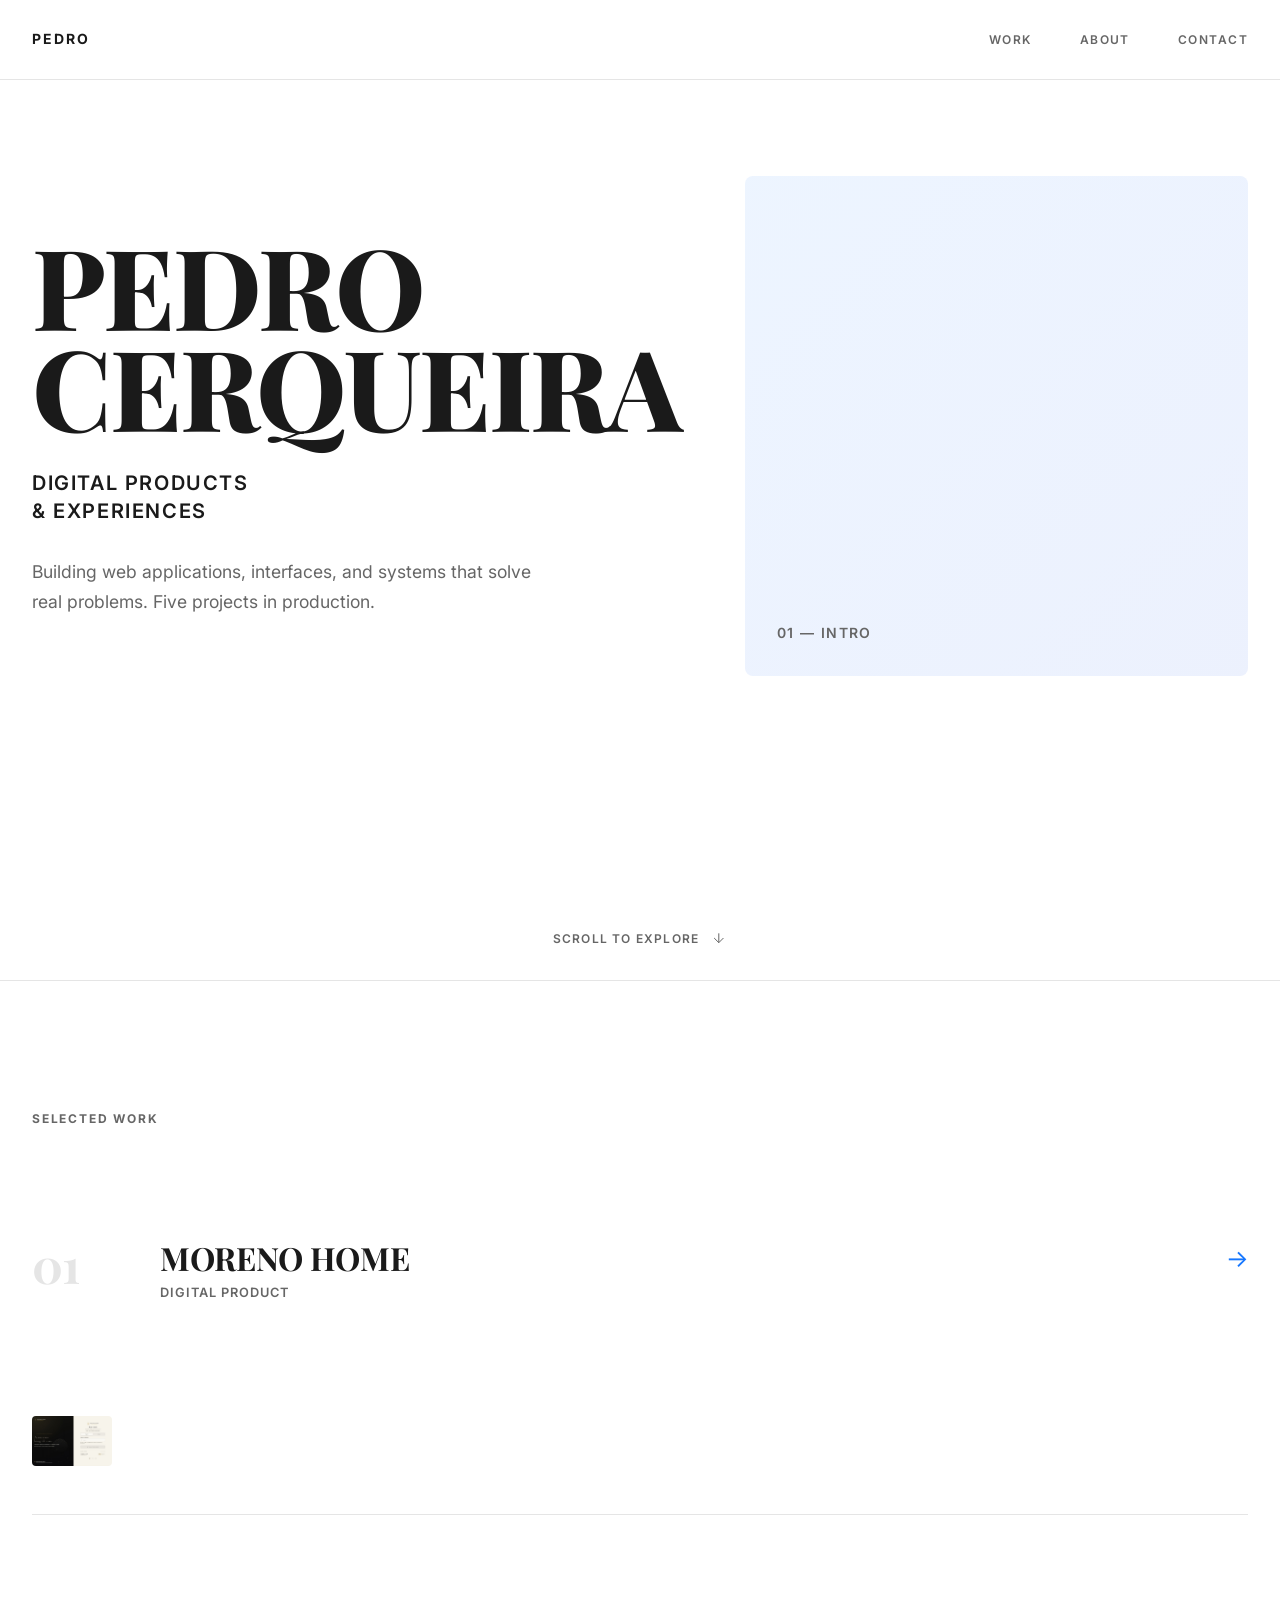
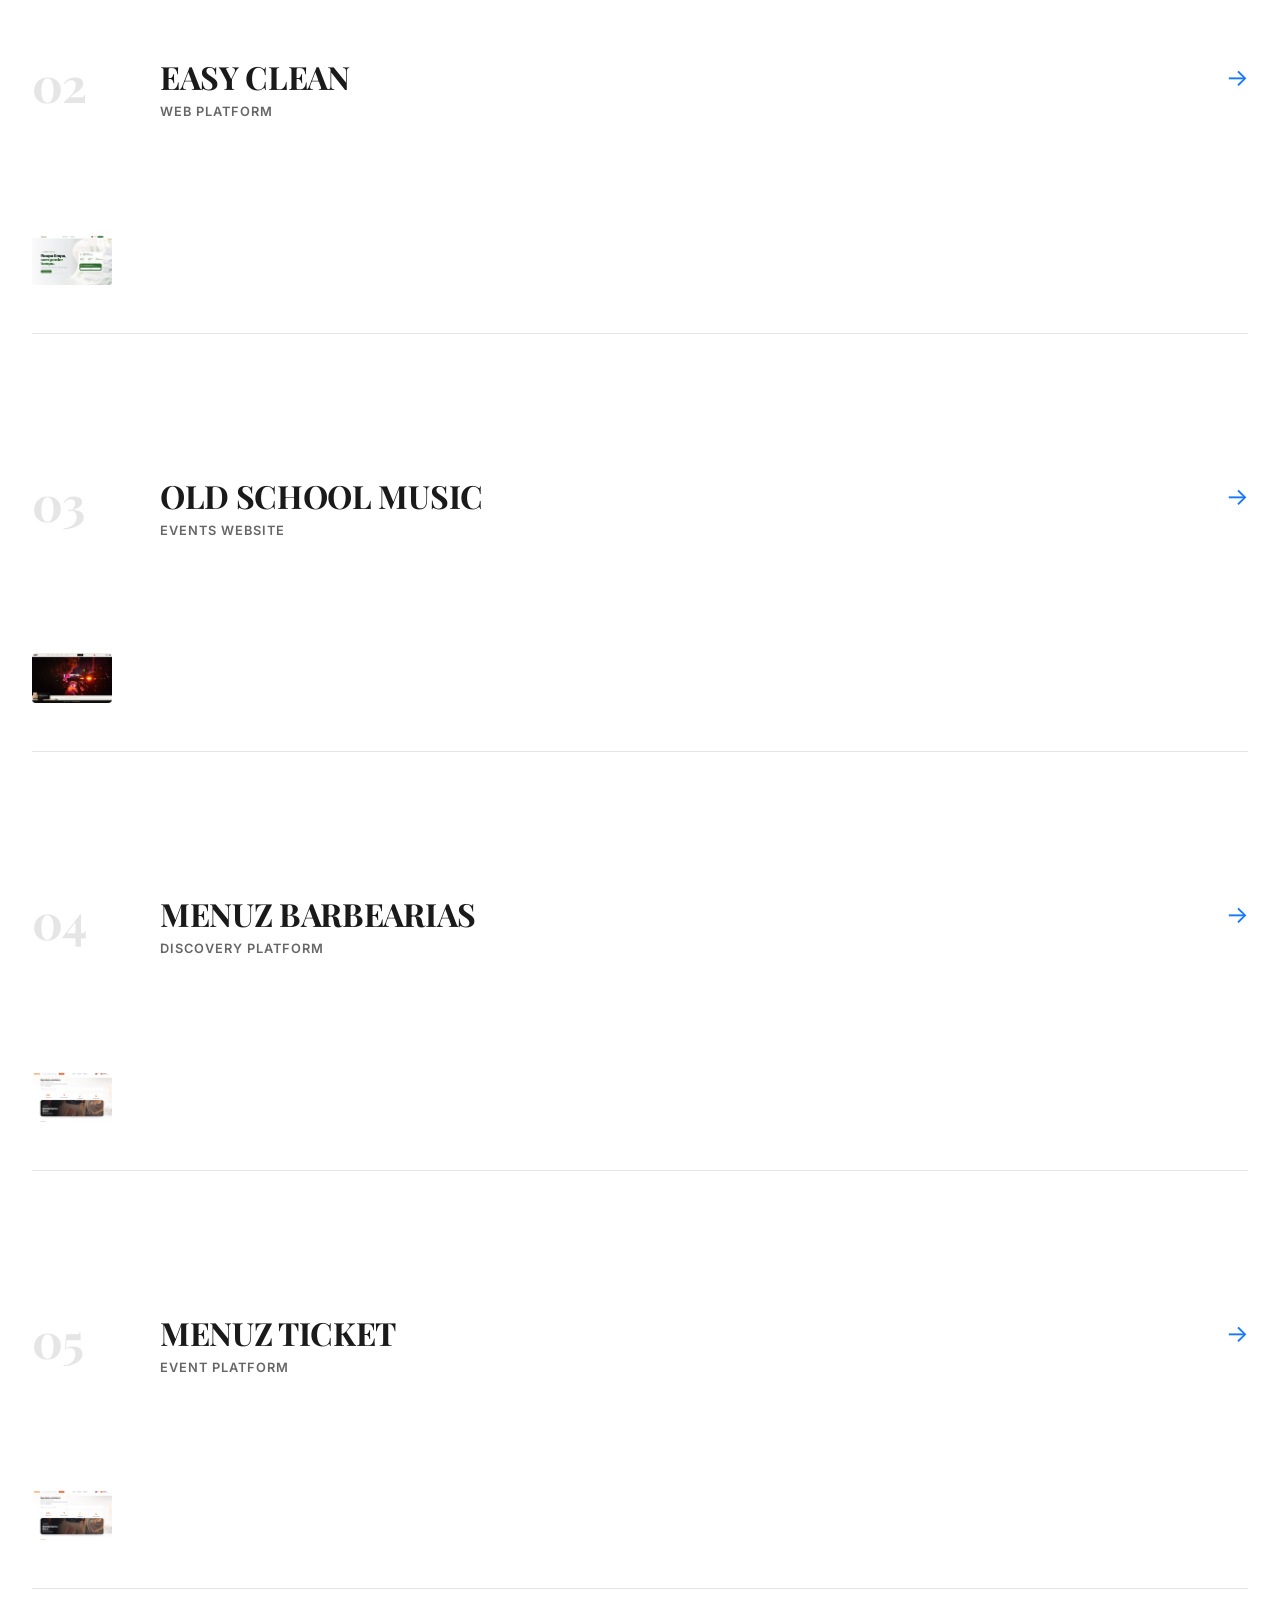
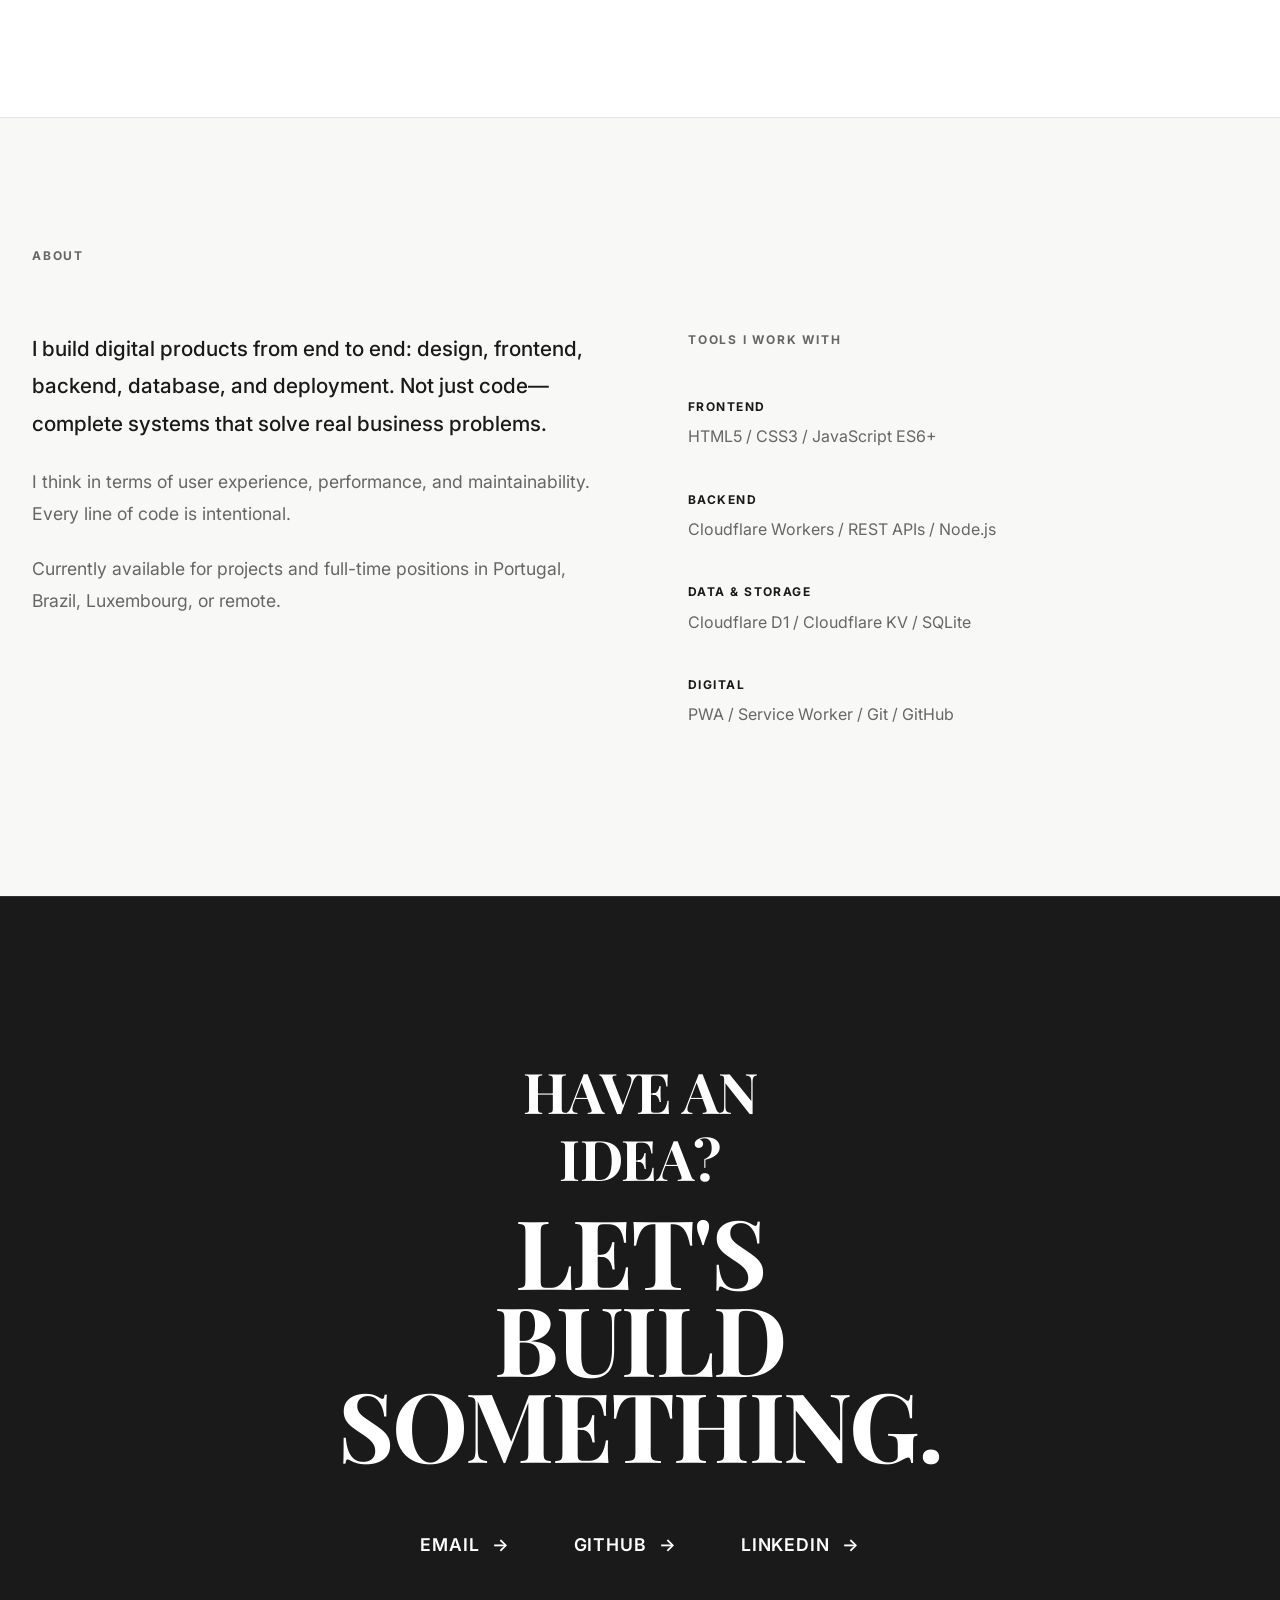
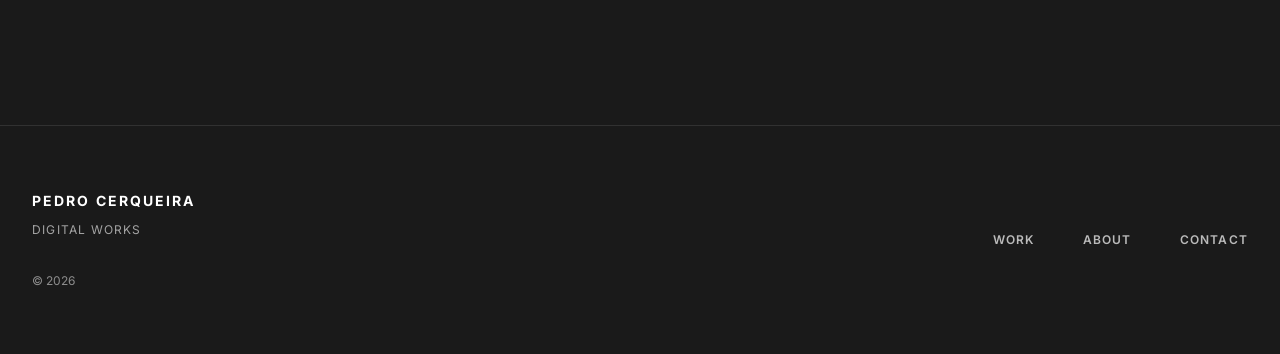
==== commit d3c0822f: "refactor: radical portfolio redesign - editorial & autoral identity COMPLETE TRANSFORMATION: ━━━━━━━" ====
--- a/index.html
+++ b/index.html
@@ -1,37 +1,37 @@
 <!DOCTYPE html>
-<html lang="pt">
+<html lang="en">
 <head>
 <meta charset="utf-8">
 <meta name="viewport" content="width=device-width, initial-scale=1">
-<title>Pedro Cerqueira — Developer & Digital Products</title>
-<meta name="description" content="Developer focused on building digital products. Web applications, REST APIs, automations, and cloud solutions. Five projects in production.">
+<title>Pedro Cerqueira — Digital Products & Experiences</title>
+<meta name="description" content="Digital products designer & developer. Building web applications, APIs, and digital experiences with precision and care.">
 <meta name="author" content="Pedro Cerqueira Cavalcante">
 <link rel="canonical" href="https://pedrocerqueiracavalcante.github.io/">
 
-<meta property="og:type" content="profile">
-<meta property="og:title" content="Pedro Cerqueira — Developer & Digital Products">
-<meta property="og:description" content="Building web applications, APIs, and digital experiences. Five projects in production.">
+<meta property="og:type" content="website">
+<meta property="og:title" content="Pedro Cerqueira — Digital Products & Experiences">
+<meta property="og:description" content="Building digital products with intention. Five projects in production.">
 <meta property="og:url" content="https://pedrocerqueiracavalcante.github.io/">
-<meta property="og:image" content="https://pedrocerqueiracavalcante.github.io/assets/img/moreno.jpg">
-<meta property="og:locale" content="pt_PT">
-<meta name="theme-color" content="#FAFAF8">
-
-<link rel="icon" href="data:image/svg+xml,<svg xmlns='http://www.w3.org/2000/svg' viewBox='0 0 64 64'><rect width='64' height='64' rx='14' fill='%23FAFAF8'/><rect x='2' y='2' width='60' height='60' rx='13' fill='none' stroke='%231677FF' stroke-width='2.5'/><text x='32' y='43' font-size='28' font-family='ui-monospace,monospace' font-weight='700' fill='%231677FF' text-anchor='middle'>PC</text></svg>">
+<meta property="og:image" content="https://pedrocerqueiracavalcante.github.io/assets/img/og-image.jpg">
+<meta property="og:locale" content="en_US">
+<meta name="theme-color" content="#ffffff">
+
+<link rel="icon" href="data:image/svg+xml,<svg xmlns='http://www.w3.org/2000/svg' viewBox='0 0 32 32'><rect width='32' height='32' fill='%23ffffff'/><text x='16' y='22' font-size='18' font-family='monospace' font-weight='bold' fill='%231677FF' text-anchor='middle'>PC</text></svg>">
 
 <link rel="preconnect" href="https://fonts.googleapis.com">
 <link rel="preconnect" href="https://fonts.gstatic.com" crossorigin>
-<link href="https://fonts.googleapis.com/css2?family=IBM+Plex+Sans:wght@400;500;600;700&display=swap" rel="stylesheet">
+<link href="https://fonts.googleapis.com/css2?family=Playfair+Display:wght@600;700;800&family=Inter:wght@400;500;600;700&display=swap" rel="stylesheet">
 
 <script>document.documentElement.classList.add('js');</script>
-<link rel="stylesheet" href="assets/css/styles.css?v=9">
+<link rel="stylesheet" href="assets/css/styles.css?v=10">
 
 <script type="application/ld+json">
 {
   "@context": "https://schema.org",
   "@type": "Person",
   "name": "Pedro Cerqueira Cavalcante",
-  "jobTitle": "Developer",
-  "description": "Developer focused on building digital products and web applications.",
+  "jobTitle": "Digital Products Designer & Developer",
+  "description": "Building digital products and experiences with code.",
   "url": "https://pedrocerqueiracavalcante.github.io/",
   "email": "cerqueirapedro275@gmail.com",
   "sameAs": [
@@ -45,215 +45,201 @@
 
 <a class="skip" href="#work">Skip to work</a>
 
-<!-- HEADER -->
-<header class="header">
-  <div class="container">
-    <a href="#" class="logo">PEDRO</a>
-    <nav class="nav">
-      <a href="#work">WORK</a>
-      <a href="#about">ABOUT</a>
-      <a href="#contact">CONTACT</a>
-    </nav>
-  </div>
-</header>
+<!-- NAVIGATION -->
+<nav class="navbar">
+  <div class="container">
+    <a href="#" class="navbar-brand">PEDRO</a>
+    <div class="nav-menu">
+      <a href="#work" class="nav-link">WORK</a>
+      <a href="#about" class="nav-link">ABOUT</a>
+      <a href="#contact" class="nav-link">CONTACT</a>
+    </div>
+  </div>
+</nav>
 
 <main>
 
 <!-- HERO -->
-<section class="hero" id="home">
+<section class="hero">
   <div class="container">
     <div class="hero-content">
       <h1 class="hero-title">
-        Pedro<br>Cerqueira
+        <span class="line">PEDRO</span>
+        <span class="line">CERQUEIRA</span>
       </h1>
-      <p class="hero-subtitle">Developer / Digital Products</p>
-      <p class="hero-desc">Building web applications, APIs, and digital experiences that solve real problems.</p>
-      <a href="#work" class="scroll-indicator">
-        <span>View Work</span>
-        <svg viewBox="0 0 24 24" fill="none" stroke="currentColor" stroke-width="2">
-          <polyline points="6 9 12 15 18 9"></polyline>
-        </svg>
-      </a>
-    </div>
+      <p class="hero-tagline">DIGITAL PRODUCTS<br>& EXPERIENCES</p>
+      <p class="hero-desc">Building web applications, interfaces, and systems that solve real problems. Five projects in production.</p>
+    </div>
+
     <div class="hero-visual">
-      <div class="visual-bar"></div>
-    </div>
-  </div>
-</section>
-
-<!-- WORK -->
-<section class="work" id="work">
-  <div class="container">
-    <h2 class="section-title">Work</h2>
-
-    <!-- Project 01 -->
-    <article class="project reveal">
-      <div class="project-number">01</div>
-      <div class="project-header">
-        <div class="project-info">
-          <h3>Moreno Home</h3>
-          <p class="project-category">Hospitality / Web App</p>
-        </div>
-        <a href="projetos/moreno-home.html" class="project-link">View Project →</a>
-      </div>
-      <div class="project-image">
-        <img src="assets/img/moreno.jpg" alt="Moreno Home - Guest management platform" width="1320" height="825" loading="lazy" decoding="async">
-      </div>
-      <div class="project-description">
-        <p>Guest request management platform for local accommodations. Real-time operations dashboard with QR code entry, request system, and team coordination.</p>
-        <div class="project-meta">
-          <span>JavaScript</span>
-          <span>Cloudflare Pages</span>
-          <span>D1 Database</span>
-          <span>PWA</span>
-        </div>
-      </div>
-    </article>
-
-    <!-- Project 02 -->
-    <article class="project reveal">
-      <div class="project-number">02</div>
-      <div class="project-header">
-        <div class="project-info">
-          <h3>Easy Clean Luxembourg</h3>
-          <p class="project-category">E-commerce / Laundry Service</p>
-        </div>
-        <a href="projetos/easy-clean.html" class="project-link">View Project →</a>
-      </div>
-      <div class="project-image">
-        <img src="assets/img/easyclean.jpg" alt="Easy Clean - Laundry service platform" width="1320" height="825" loading="lazy" decoding="async">
-      </div>
-      <div class="project-description">
-        <p>On-demand laundry service platform with customer portal, admin dashboard, subscription management, and Stripe integration. Available in 5 languages.</p>
-        <div class="project-meta">
-          <span>Next.js 15</span>
-          <span>TypeScript</span>
-          <span>Cloudflare Workers</span>
-          <span>Stripe</span>
-        </div>
-      </div>
-    </article>
-
-    <!-- Project 03 -->
-    <article class="project reveal">
-      <div class="project-number">03</div>
-      <div class="project-header">
-        <div class="project-info">
-          <h3>Old School Music</h3>
-          <p class="project-category">Events / Web</p>
-        </div>
-        <a href="projetos/old-school-music.html" class="project-link">View Project →</a>
-      </div>
-      <div class="project-image">
-        <img src="assets/img/osm.jpg" alt="Old School Music - Events website" width="1320" height="825" loading="lazy" decoding="async">
-      </div>
-      <div class="project-description">
-        <p>Live music venue website with dynamic event calendar, automatic per-event pages, structured data for SEO, and monthly maintenance support since May 2026.</p>
-        <div class="project-meta">
-          <span>JavaScript</span>
-          <span>Cloudflare Pages</span>
-          <span>PWA</span>
-          <span>SEO Optimized</span>
-        </div>
-      </div>
-    </article>
-
-    <!-- Project 04 -->
-    <article class="project reveal">
-      <div class="project-number">04</div>
-      <div class="project-header">
-        <div class="project-info">
-          <h3>Menuz Barbearias</h3>
-          <p class="project-category">Design / Discovery Platform</p>
-        </div>
-        <a href="projetos/menuz.html" class="project-link">View Project →</a>
-      </div>
-      <div class="project-image">
-        <img src="assets/img/menuz.jpg" alt="Menuz - Barbershop discovery platform" width="1320" height="825" loading="lazy" decoding="async">
-      </div>
-      <div class="project-description">
-        <p>Barbershop discovery and booking platform with filterable haircut catalog, geolocation search, and WhatsApp integration. Complete design system.</p>
-        <div class="project-meta">
-          <span>HTML5</span>
-          <span>CSS3</span>
-          <span>JavaScript</span>
-          <span>Geolocation</span>
-        </div>
-      </div>
-    </article>
-
-    <!-- Project 05 -->
-    <article class="project reveal">
-      <div class="project-number">05</div>
-      <div class="project-header">
-        <div class="project-info">
-          <h3>Menuz Ticket</h3>
-          <p class="project-category">Design & Development / Event Management</p>
-        </div>
-        <a href="https://menuzticket.com/" class="project-link" target="_blank" rel="noopener">View Project →</a>
-      </div>
-      <div class="project-image">
-        <img src="assets/img/menuz.jpg" alt="Menuz Ticket - Event management platform" width="1320" height="825" loading="lazy" decoding="async">
-      </div>
-      <div class="project-description">
-        <p>Event management and ticketing platform with dynamic calendar, real-time verification, and native iOS/Android apps. Modern web interface with full design ownership.</p>
-        <div class="project-meta">
-          <span>Next.js 15</span>
-          <span>React 18</span>
-          <span>TypeScript</span>
-          <span>Capacitor</span>
-        </div>
-      </div>
-    </article>
-
-  </div>
-</section>
-
-<!-- ABOUT -->
+      <div class="hero-accent"></div>
+      <div class="hero-index">01 — INTRO</div>
+    </div>
+  </div>
+
+  <div class="scroll-indicator">
+    <span>SCROLL TO EXPLORE</span>
+    <svg viewBox="0 0 24 24" fill="none" stroke="currentColor" stroke-width="1.5">
+      <path d="M12 5v14M19 12l-7 7-7-7"/>
+    </svg>
+  </div>
+</section>
+
+<!-- WORK INDEX -->
+<section class="work-index" id="work">
+  <div class="container">
+    <h2 class="section-label">SELECTED WORK</h2>
+
+    <div class="projects-showcase">
+
+      <!-- Project 01 -->
+      <article class="project-card" data-project="moreno">
+        <div class="project-number">01</div>
+        <div class="project-header">
+          <div>
+            <h3 class="project-name">MORENO HOME</h3>
+            <p class="project-type">DIGITAL PRODUCT</p>
+          </div>
+          <a href="#moreno" class="project-arrow">→</a>
+        </div>
+        <div class="project-preview" style="background: linear-gradient(135deg, #f5f5f5 0%, #efefef 100%);">
+          <img src="assets/img/moreno.jpg" alt="Moreno Home" loading="lazy" decoding="async">
+        </div>
+      </article>
+
+      <!-- Project 02 -->
+      <article class="project-card" data-project="easyclean">
+        <div class="project-number">02</div>
+        <div class="project-header">
+          <div>
+            <h3 class="project-name">EASY CLEAN</h3>
+            <p class="project-type">WEB PLATFORM</p>
+          </div>
+          <a href="#easyclean" class="project-arrow">→</a>
+        </div>
+        <div class="project-preview" style="background: linear-gradient(135deg, #f5f5f5 0%, #efefef 100%);">
+          <img src="assets/img/easyclean.jpg" alt="Easy Clean" loading="lazy" decoding="async">
+        </div>
+      </article>
+
+      <!-- Project 03 -->
+      <article class="project-card" data-project="osm">
+        <div class="project-number">03</div>
+        <div class="project-header">
+          <div>
+            <h3 class="project-name">OLD SCHOOL MUSIC</h3>
+            <p class="project-type">EVENTS WEBSITE</p>
+          </div>
+          <a href="#osm" class="project-arrow">→</a>
+        </div>
+        <div class="project-preview" style="background: linear-gradient(135deg, #f5f5f5 0%, #efefef 100%);">
+          <img src="assets/img/osm.jpg" alt="Old School Music" loading="lazy" decoding="async">
+        </div>
+      </article>
+
+      <!-- Project 04 -->
+      <article class="project-card" data-project="menuz">
+        <div class="project-number">04</div>
+        <div class="project-header">
+          <div>
+            <h3 class="project-name">MENUZ BARBEARIAS</h3>
+            <p class="project-type">DISCOVERY PLATFORM</p>
+          </div>
+          <a href="#menuz" class="project-arrow">→</a>
+        </div>
+        <div class="project-preview" style="background: linear-gradient(135deg, #f5f5f5 0%, #efefef 100%);">
+          <img src="assets/img/menuz.jpg" alt="Menuz Barbearias" loading="lazy" decoding="async">
+        </div>
+      </article>
+
+      <!-- Project 05 -->
+      <article class="project-card" data-project="ticket">
+        <div class="project-number">05</div>
+        <div class="project-header">
+          <div>
+            <h3 class="project-name">MENUZ TICKET</h3>
+            <p class="project-type">EVENT PLATFORM</p>
+          </div>
+          <a href="#ticket" class="project-arrow">→</a>
+        </div>
+        <div class="project-preview" style="background: linear-gradient(135deg, #f5f5f5 0%, #efefef 100%);">
+          <img src="assets/img/menuz.jpg" alt="Menuz Ticket" loading="lazy" decoding="async">
+        </div>
+      </article>
+
+    </div>
+  </div>
+</section>
+
+<!-- ABOUT SECTION -->
 <section class="about" id="about">
   <div class="container">
-    <h2 class="section-title">About</h2>
+    <h2 class="section-label">ABOUT</h2>
+
     <div class="about-grid">
       <div class="about-text">
-        <p>I build digital products from end to end: design, frontend, backend, database, and deployment. Not just code—complete systems that solve real business problems.</p>
+        <p class="about-intro">I build digital products from end to end: design, frontend, backend, database, and deployment. Not just code—complete systems that solve real business problems.</p>
+
         <p>I think in terms of user experience, performance, and maintainability. Every line of code is intentional.</p>
+
         <p>Currently available for projects and full-time positions in Portugal, Brazil, Luxembourg, or remote.</p>
       </div>
+
       <div class="about-tech">
-        <h3>Technologies</h3>
-        <div class="tech-grid">
-          <div>
-            <p class="tech-category">Frontend</p>
-            <p class="tech-list">HTML5, CSS3, JavaScript ES6+</p>
-          </div>
-          <div>
-            <p class="tech-category">Backend</p>
-            <p class="tech-list">Node.js, Cloudflare Workers</p>
-          </div>
-          <div>
-            <p class="tech-category">Database</p>
-            <p class="tech-list">Cloudflare D1, KV, SQLite</p>
-          </div>
-          <div>
-            <p class="tech-category">Tools</p>
-            <p class="tech-list">Git, GitHub, REST APIs, PWA</p>
-          </div>
-        </div>
-      </div>
-    </div>
-  </div>
-</section>
-
-<!-- CONTACT -->
+        <h3 class="tech-title">TOOLS I WORK WITH</h3>
+
+        <div class="tech-category">
+          <p class="tech-label">FRONTEND</p>
+          <p class="tech-items">HTML5 / CSS3 / JavaScript ES6+</p>
+        </div>
+
+        <div class="tech-category">
+          <p class="tech-label">BACKEND</p>
+          <p class="tech-items">Cloudflare Workers / REST APIs / Node.js</p>
+        </div>
+
+        <div class="tech-category">
+          <p class="tech-label">DATA & STORAGE</p>
+          <p class="tech-items">Cloudflare D1 / Cloudflare KV / SQLite</p>
+        </div>
+
+        <div class="tech-category">
+          <p class="tech-label">DIGITAL</p>
+          <p class="tech-items">PWA / Service Worker / Git / GitHub</p>
+        </div>
+      </div>
+    </div>
+  </div>
+</section>
+
+<!-- CONTACT SECTION -->
 <section class="contact" id="contact">
   <div class="container">
     <div class="contact-content">
-      <h2>Have a project<br>in mind?</h2>
-      <p>Let's build it.</p>
+      <h2 class="contact-headline">
+        <span>HAVE AN</span>
+        <span>IDEA?</span>
+      </h2>
+
+      <p class="contact-subheadline">
+        LET'S<br>
+        BUILD<br>
+        SOMETHING.
+      </p>
+
       <div class="contact-links">
-        <a href="mailto:cerqueirapedro275@gmail.com" class="contact-link">Email</a>
-        <a href="https://github.com/Pedrocerqueiracavalcante" target="_blank" rel="noopener" class="contact-link">GitHub</a>
-        <a href="https://www.linkedin.com/in/pedrocerq/" target="_blank" rel="noopener" class="contact-link">LinkedIn</a>
+        <a href="mailto:cerqueirapedro275@gmail.com" class="contact-link">
+          <span>EMAIL</span>
+          <span class="arrow">→</span>
+        </a>
+        <a href="https://github.com/Pedrocerqueiracavalcante" target="_blank" rel="noopener" class="contact-link">
+          <span>GITHUB</span>
+          <span class="arrow">→</span>
+        </a>
+        <a href="https://www.linkedin.com/in/pedrocerq/" target="_blank" rel="noopener" class="contact-link">
+          <span>LINKEDIN</span>
+          <span class="arrow">→</span>
+        </a>
       </div>
     </div>
   </div>
@@ -264,10 +250,21 @@
 <!-- FOOTER -->
 <footer class="footer">
   <div class="container">
-    <p>© 2026 Pedro Cerqueira Cavalcante</p>
+    <div class="footer-content">
+      <div class="footer-brand">
+        <p class="footer-name">PEDRO CERQUEIRA</p>
+        <p class="footer-title">DIGITAL WORKS</p>
+        <p class="footer-year">© 2026</p>
+      </div>
+      <nav class="footer-nav">
+        <a href="#work">WORK</a>
+        <a href="#about">ABOUT</a>
+        <a href="#contact">CONTACT</a>
+      </nav>
+    </div>
   </div>
 </footer>
 
-<script src="assets/js/main.js?v=9" defer></script>
+<script src="assets/js/main.js?v=10" defer></script>
 </body>
 </html>
--- a/assets/css/styles.css
+++ b/assets/css/styles.css
@@ -1,21 +1,22 @@
-/* ==========================================================================
-   PEDRO CERQUEIRA — Developer Portfolio
-   Editorial, minimal, autoral design
-   ========================================================================== */
+/* ========================================================================
+   PEDRO CERQUEIRA — Digital Products & Experiences
+   Editorial, minimal, autoral design system
+   ======================================================================== */
 
 :root {
-  --bg: #FAFAF8;
+  --bg: #ffffff;
+  --bg-alt: #f8f8f6;
   --text: #1a1a1a;
-  --text-light: #666;
+  --text-light: #666666;
   --accent: #1677FF;
-  --border: #e5e3e0;
-  --space-xs: 0.5rem;
-  --space-sm: 1rem;
-  --space-md: 2rem;
-  --space-lg: 3rem;
-  --space-xl: 4rem;
-  --sans: "IBM Plex Sans", system-ui, -apple-system, "Segoe UI", sans-serif;
-  --transition: 0.3s cubic-bezier(0.4, 0, 0.2, 1);
+  --accent-dark: #0F4CE6;
+  --border: #e5e5e5;
+
+  --font-serif: 'Playfair Display', serif;
+  --font-sans: 'Inter', system-ui, -apple-system, 'Segoe UI', sans-serif;
+
+  --space: 1rem;
+  --transition: 0.35s cubic-bezier(0.25, 0.46, 0.45, 0.94);
 }
 
 * {
@@ -31,20 +32,29 @@
 body {
   background: var(--bg);
   color: var(--text);
-  font-family: var(--sans);
+  font-family: var(--font-sans);
   font-size: 1rem;
   line-height: 1.6;
   -webkit-font-smoothing: antialiased;
+  -moz-osx-font-smoothing: grayscale;
 }
 
 a {
-  color: var(--text);
+  color: inherit;
   text-decoration: none;
+  transition: color var(--transition);
 }
 
 img {
   max-width: 100%;
+  height: auto;
   display: block;
+}
+
+.container {
+  max-width: 1400px;
+  margin: 0 auto;
+  padding: 0 2rem;
 }
 
 .skip {
@@ -54,70 +64,68 @@
   background: var(--accent);
   color: white;
   padding: 0.5rem 1rem;
-  z-index: 100;
+  z-index: 1000;
+  font-size: 0.875rem;
 }
 
 .skip:focus {
   top: 0;
 }
 
-/* CONTAINER */
-.container {
-  max-width: 1200px;
-  margin: 0 auto;
-  padding: 0 var(--space-md);
-}
-
-/* HEADER */
-.header {
+/* ========================================================================
+   NAVBAR
+   ======================================================================== */
+
+.navbar {
   position: fixed;
   top: 0;
   width: 100%;
-  background: var(--bg);
+  background: rgba(255, 255, 255, 0.7);
+  backdrop-filter: blur(10px);
   border-bottom: 1px solid var(--border);
-  z-index: 50;
-  backdrop-filter: blur(10px);
-  background: rgba(250, 250, 248, 0.95);
-}
-
-.header .container {
+  z-index: 100;
+  height: 5rem;
+}
+
+.navbar .container {
   display: flex;
   justify-content: space-between;
   align-items: center;
-  height: 4rem;
-}
-
-.logo {
-  font-size: 0.9rem;
+  height: 100%;
+}
+
+.navbar-brand {
+  font-size: 0.875rem;
   font-weight: 700;
   letter-spacing: 0.15em;
+  text-transform: uppercase;
   color: var(--text);
   transition: color var(--transition);
 }
 
-.logo:hover {
+.navbar-brand:hover {
   color: var(--accent);
 }
 
-.nav {
+.nav-menu {
   display: flex;
-  gap: var(--space-lg);
-}
-
-.nav a {
-  font-size: 0.85rem;
-  font-weight: 500;
-  letter-spacing: 0.1em;
+  gap: 3rem;
+}
+
+.nav-link {
+  font-size: 0.75rem;
+  font-weight: 600;
+  letter-spacing: 0.12em;
   text-transform: uppercase;
   color: var(--text-light);
   transition: color var(--transition);
   position: relative;
 }
 
-.nav a::after {
+.nav-link::after {
   content: '';
   position: absolute;
-  bottom: -4px;
+  bottom: -6px;
   left: 0;
   width: 0;
   height: 2px;
@@ -125,122 +133,185 @@
   transition: width var(--transition);
 }
 
-.nav a:hover {
+.nav-link:hover {
   color: var(--text);
 }
 
-.nav a:hover::after {
+.nav-link:hover::after {
   width: 100%;
 }
 
-/* HERO */
+/* ========================================================================
+   HERO
+   ======================================================================== */
+
 .hero {
-  margin-top: 4rem;
-  padding: var(--space-xl) var(--space-md);
+  margin-top: 5rem;
+  padding: 6rem 0;
   min-height: 100vh;
   display: flex;
-  align-items: center;
+  flex-direction: column;
+  justify-content: space-between;
+  position: relative;
+  overflow: hidden;
 }
 
 .hero .container {
   display: grid;
   grid-template-columns: 1fr 1fr;
-  gap: var(--space-xl);
+  gap: 4rem;
   align-items: center;
 }
 
-.hero-content {
-  z-index: 10;
-}
-
 .hero-title {
-  font-size: clamp(3rem, 8vw, 5.5rem);
-  font-weight: 700;
-  line-height: 0.95;
-  margin-bottom: var(--space-lg);
+  font-family: var(--font-serif);
+  font-size: clamp(3.5rem, 12vw, 7rem);
+  font-weight: 800;
+  line-height: 0.9;
   letter-spacing: -0.02em;
-}
-
-.hero-subtitle {
-  font-size: 1.1rem;
-  color: var(--text-light);
-  margin-bottom: var(--space-md);
-  font-weight: 500;
-  letter-spacing: 0.05em;
-  text-transform: uppercase;
+  margin-bottom: 2rem;
+}
+
+.hero-title .line {
+  display: block;
+  animation: slideUp 0.8s ease-out forwards;
+}
+
+.hero-title .line:nth-child(2) {
+  animation-delay: 0.1s;
+}
+
+@keyframes slideUp {
+  from {
+    opacity: 0;
+    transform: translateY(40px);
+  }
+  to {
+    opacity: 1;
+    transform: translateY(0);
+  }
+}
+
+.hero-tagline {
+  font-size: 1.25rem;
+  font-weight: 600;
+  letter-spacing: 0.08em;
+  line-height: 1.4;
+  margin-bottom: 2rem;
+  color: var(--text);
+  animation: slideUp 0.8s ease-out 0.2s forwards;
+  opacity: 0;
 }
 
 .hero-desc {
   font-size: 1.1rem;
   color: var(--text-light);
-  max-width: 400px;
-  margin-bottom: var(--space-xl);
   line-height: 1.7;
-}
-
-.scroll-indicator {
-  display: inline-flex;
-  align-items: center;
-  gap: var(--space-sm);
-  font-size: 0.9rem;
-  font-weight: 500;
-  color: var(--text);
-  animation: bounce 2s ease-in-out infinite;
-}
-
-.scroll-indicator svg {
-  width: 1.2rem;
-  height: 1.2rem;
-}
-
-@keyframes bounce {
-  0%, 100% { transform: translateY(0); }
-  50% { transform: translateY(8px); }
+  max-width: 500px;
+  animation: slideUp 0.8s ease-out 0.3s forwards;
+  opacity: 0;
 }
 
 .hero-visual {
   position: relative;
-  height: 400px;
-}
-
-.visual-bar {
+  height: 500px;
+  animation: slideUp 0.8s ease-out 0.4s forwards;
+  opacity: 0;
+}
+
+.hero-accent {
   position: absolute;
-  width: 4px;
+  top: 0;
+  right: 0;
+  width: 100%;
   height: 100%;
-  background: var(--accent);
-  animation: slideUp 1s ease-out;
-}
-
-@keyframes slideUp {
-  from { height: 0; }
-  to { height: 100%; }
-}
-
-/* WORK SECTION */
-.work {
-  padding: var(--space-xl) var(--space-md);
-}
-
-.section-title {
-  font-size: 2.5rem;
+  background: linear-gradient(135deg, var(--accent) 0%, var(--accent-dark) 100%);
+  border-radius: 8px;
+  opacity: 0.08;
+}
+
+.hero-index {
+  position: absolute;
+  bottom: 2rem;
+  left: 2rem;
+  font-size: 0.875rem;
+  font-weight: 600;
+  letter-spacing: 0.1em;
+  color: var(--text-light);
+}
+
+.scroll-indicator {
+  position: absolute;
+  bottom: 2rem;
+  left: 50%;
+  transform: translateX(-50%);
+  display: flex;
+  align-items: center;
+  gap: 0.75rem;
+  font-size: 0.75rem;
+  font-weight: 600;
+  letter-spacing: 0.1em;
+  text-transform: uppercase;
+  color: var(--text-light);
+  animation: bounce 2s ease-in-out infinite;
+}
+
+.scroll-indicator svg {
+  width: 1rem;
+  height: 1rem;
+}
+
+@keyframes bounce {
+  0%, 100% {
+    transform: translateX(-50%) translateY(0);
+  }
+  50% {
+    transform: translateX(-50%) translateY(8px);
+  }
+}
+
+/* ========================================================================
+   WORK SECTION
+   ======================================================================== */
+
+.work-index {
+  padding: 8rem 0;
+  border-top: 1px solid var(--border);
+}
+
+.section-label {
+  font-size: 0.75rem;
   font-weight: 700;
-  margin-bottom: var(--space-xl);
-  letter-spacing: -0.01em;
-}
-
-.project {
-  margin-bottom: var(--space-xl);
-  border-top: 1px solid var(--border);
-  padding-top: var(--space-xl);
+  letter-spacing: 0.15em;
+  text-transform: uppercase;
+  color: var(--text-light);
+  margin-bottom: 4rem;
+}
+
+.projects-showcase {
+  display: grid;
+  grid-template-columns: 1fr;
+  gap: 6rem;
+}
+
+.project-card {
+  display: grid;
+  grid-template-columns: 80px 1fr;
+  gap: 3rem;
+  align-items: start;
+  padding: 3rem 0;
+  border-bottom: 1px solid var(--border);
+  transition: opacity var(--transition);
+  cursor: pointer;
+  animation: fadeIn 0.6s ease-out forwards;
   opacity: 0;
-  animation: fadeIn 0.6s ease-out forwards;
-}
-
-.project:nth-child(2) { animation-delay: 0.1s; }
-.project:nth-child(3) { animation-delay: 0.2s; }
-.project:nth-child(4) { animation-delay: 0.3s; }
-.project:nth-child(5) { animation-delay: 0.4s; }
-.project:nth-child(6) { animation-delay: 0.5s; }
+}
+
+.project-card:nth-child(1) { animation-delay: 0.1s; }
+.project-card:nth-child(2) { animation-delay: 0.2s; }
+.project-card:nth-child(3) { animation-delay: 0.3s; }
+.project-card:nth-child(4) { animation-delay: 0.4s; }
+.project-card:nth-child(5) { animation-delay: 0.5s; }
 
 @keyframes fadeIn {
   from {
@@ -254,10 +325,11 @@
 }
 
 .project-number {
+  font-family: var(--font-serif);
   font-size: 3rem;
   font-weight: 700;
   color: var(--border);
-  margin-bottom: var(--space-md);
+  line-height: 1;
   letter-spacing: -0.02em;
 }
 
@@ -265,93 +337,71 @@
   display: flex;
   justify-content: space-between;
   align-items: flex-start;
-  margin-bottom: var(--space-lg);
-}
-
-.project-info h3 {
+  margin-bottom: 2rem;
+  gap: 2rem;
+}
+
+.project-name {
+  font-family: var(--font-serif);
   font-size: 2rem;
   font-weight: 700;
-  margin-bottom: var(--space-sm);
   letter-spacing: -0.01em;
-}
-
-.project-category {
-  font-size: 0.9rem;
+  margin-bottom: 0.5rem;
+  line-height: 1.1;
+}
+
+.project-type {
+  font-size: 0.8rem;
+  font-weight: 600;
+  letter-spacing: 0.08em;
+  text-transform: uppercase;
   color: var(--text-light);
-  font-weight: 500;
-  letter-spacing: 0.05em;
-  text-transform: uppercase;
-}
-
-.project-link {
-  font-size: 0.95rem;
-  font-weight: 600;
+}
+
+.project-arrow {
+  font-size: 1.5rem;
   color: var(--accent);
-  white-space: nowrap;
   transition: all var(--transition);
-  display: flex;
-  align-items: center;
-  gap: 0.5rem;
-}
-
-.project-link:hover {
-  transform: translateX(4px);
-}
-
-.project-image {
+  display: inline-block;
+}
+
+.project-card:hover .project-arrow {
+  transform: translateX(8px);
+}
+
+.project-preview {
+  position: relative;
+  overflow: hidden;
+  border-radius: 4px;
+  aspect-ratio: 16 / 10;
+  margin-top: 2rem;
+}
+
+.project-preview img {
   width: 100%;
-  margin: var(--space-lg) 0;
-  overflow: hidden;
-  border-radius: 8px;
-}
-
-.project-image img {
-  width: 100%;
-  height: auto;
+  height: 100%;
+  object-fit: cover;
   transition: transform var(--transition);
 }
 
-.project:hover .project-image img {
-  transform: scale(1.02);
-}
-
-.project-description {
-  display: grid;
-  grid-template-columns: 1fr 1fr;
-  gap: var(--space-lg);
-}
-
-.project-description p {
-  color: var(--text-light);
-  line-height: 1.8;
-  font-size: 1rem;
-}
-
-.project-meta {
-  display: flex;
-  flex-wrap: wrap;
-  gap: var(--space-sm);
-}
-
-.project-meta span {
-  font-size: 0.85rem;
-  background: var(--border);
-  color: var(--text);
-  padding: 0.4rem 0.8rem;
-  border-radius: 3px;
-  font-weight: 500;
-}
-
-/* ABOUT SECTION */
+.project-card:hover .project-preview img {
+  transform: scale(1.03);
+}
+
+/* ========================================================================
+   ABOUT SECTION
+   ======================================================================== */
+
 .about {
-  padding: var(--space-xl) var(--space-md);
+  padding: 8rem 0;
   border-top: 1px solid var(--border);
+  background: var(--bg-alt);
 }
 
 .about-grid {
   display: grid;
   grid-template-columns: 1fr 1fr;
-  gap: var(--space-xl);
+  gap: 6rem;
 }
 
 .about-text {
@@ -360,259 +410,402 @@
   color: var(--text-light);
 }
 
+.about-intro {
+  font-size: 1.3rem;
+  color: var(--text);
+  margin-bottom: 2rem;
+  font-weight: 500;
+}
+
 .about-text p {
-  margin-bottom: var(--space-lg);
+  margin-bottom: 1.5rem;
 }
 
 .about-text p:last-child {
   margin-bottom: 0;
 }
 
-.about-tech h3 {
-  font-size: 1.2rem;
-  font-weight: 600;
-  margin-bottom: var(--space-lg);
-}
-
-.tech-grid {
-  display: grid;
-  grid-template-columns: 1fr 1fr;
-  gap: var(--space-lg);
+.tech-title {
+  font-size: 0.75rem;
+  font-weight: 700;
+  letter-spacing: 0.15em;
+  text-transform: uppercase;
+  color: var(--text-light);
+  margin-bottom: 3rem;
 }
 
 .tech-category {
-  font-size: 0.9rem;
-  font-weight: 600;
-  text-transform: uppercase;
-  letter-spacing: 0.05em;
+  margin-bottom: 2.5rem;
+}
+
+.tech-label {
+  font-size: 0.75rem;
+  font-weight: 700;
+  letter-spacing: 0.12em;
+  text-transform: uppercase;
   color: var(--text);
-  margin-bottom: var(--space-sm);
-}
-
-.tech-list {
-  font-size: 0.95rem;
+  margin-bottom: 0.5rem;
+  display: block;
+}
+
+.tech-items {
+  font-size: 1rem;
   color: var(--text-light);
   line-height: 1.6;
 }
 
-/* CONTACT SECTION */
+/* ========================================================================
+   CONTACT SECTION
+   ======================================================================== */
+
 .contact {
-  padding: var(--space-xl) var(--space-md);
-  border-top: 1px solid var(--border);
+  padding: 10rem 0;
+  background: var(--text);
+  color: var(--bg);
+  border-top: 1px solid rgba(255, 255, 255, 0.1);
+}
+
+.contact-content {
   text-align: center;
 }
 
-.contact-content h2 {
-  font-size: clamp(2.5rem, 6vw, 4rem);
+.contact-headline {
+  font-family: var(--font-serif);
+  font-size: clamp(2rem, 6vw, 3.5rem);
   font-weight: 700;
-  margin-bottom: var(--space-md);
-  line-height: 1.1;
   letter-spacing: -0.01em;
-}
-
-.contact-content p {
-  font-size: 1.3rem;
-  color: var(--text-light);
-  margin-bottom: var(--space-xl);
-  font-weight: 500;
+  margin-bottom: 1rem;
+  line-height: 1.2;
+}
+
+.contact-headline span {
+  display: block;
+}
+
+.contact-subheadline {
+  font-size: clamp(3rem, 8vw, 6rem);
+  font-weight: 700;
+  line-height: 0.9;
+  letter-spacing: -0.02em;
+  margin-bottom: 4rem;
+  font-family: var(--font-serif);
 }
 
 .contact-links {
   display: flex;
   justify-content: center;
-  gap: var(--space-lg);
+  gap: 4rem;
   flex-wrap: wrap;
 }
 
 .contact-link {
-  font-size: 1rem;
+  display: flex;
+  align-items: center;
+  gap: 0.75rem;
+  font-size: 1.1rem;
   font-weight: 600;
-  color: var(--accent);
+  letter-spacing: 0.05em;
+  text-transform: uppercase;
+  color: var(--bg);
   position: relative;
-  transition: all var(--transition);
+  transition: color var(--transition);
   padding-bottom: 4px;
   border-bottom: 2px solid transparent;
 }
 
 .contact-link:hover {
+  color: var(--accent);
   border-bottom-color: var(--accent);
 }
 
-/* FOOTER */
+.contact-link .arrow {
+  transition: transform var(--transition);
+}
+
+.contact-link:hover .arrow {
+  transform: translateX(4px);
+}
+
+/* ========================================================================
+   FOOTER
+   ======================================================================== */
+
 .footer {
-  padding: var(--space-lg) var(--space-md);
-  text-align: center;
-  color: var(--text-light);
-  font-size: 0.9rem;
-  border-top: 1px solid var(--border);
-}
-
-/* REVEAL ANIMATION */
-.reveal.hidden {
-  opacity: 0;
-  transform: translateY(20px);
-}
-
-.reveal.shown {
-  opacity: 1;
-  transform: translateY(0);
-  transition: opacity 0.6s ease-out, transform 0.6s ease-out;
-}
-
-/* RESPONSIVE */
-@media (max-width: 768px) {
-  .nav {
-    gap: var(--space-md);
-  }
-
-  .nav a {
-    font-size: 0.75rem;
-  }
-
+  padding: 4rem 0;
+  background: var(--text);
+  color: var(--bg);
+  border-top: 1px solid rgba(255, 255, 255, 0.1);
+}
+
+.footer-content {
+  display: grid;
+  grid-template-columns: 1fr 1fr;
+  gap: 4rem;
+  align-items: center;
+}
+
+.footer-name {
+  font-size: 0.875rem;
+  font-weight: 700;
+  letter-spacing: 0.15em;
+  text-transform: uppercase;
+  margin-bottom: 0.5rem;
+}
+
+.footer-title {
+  font-size: 0.75rem;
+  letter-spacing: 0.1em;
+  text-transform: uppercase;
+  color: rgba(255, 255, 255, 0.6);
+  margin-bottom: 2rem;
+}
+
+.footer-year {
+  font-size: 0.75rem;
+  color: rgba(255, 255, 255, 0.5);
+}
+
+.footer-nav {
+  display: flex;
+  justify-content: flex-end;
+  gap: 3rem;
+}
+
+.footer-nav a {
+  font-size: 0.75rem;
+  font-weight: 600;
+  letter-spacing: 0.1em;
+  text-transform: uppercase;
+  color: rgba(255, 255, 255, 0.7);
+  transition: color var(--transition);
+}
+
+.footer-nav a:hover {
+  color: var(--bg);
+}
+
+/* ========================================================================
+   RESPONSIVE
+   ======================================================================== */
+
+@media (max-width: 1024px) {
   .hero .container {
     grid-template-columns: 1fr;
-    gap: var(--space-lg);
+    gap: 3rem;
+  }
+
+  .hero-visual {
+    height: 400px;
+  }
+
+  .about-grid {
+    grid-template-columns: 1fr;
+    gap: 4rem;
+  }
+
+  .footer-content {
+    grid-template-columns: 1fr;
+  }
+
+  .footer-nav {
+    justify-content: flex-start;
+  }
+}
+
+@media (max-width: 768px) {
+  .navbar .container {
+    height: 4rem;
+  }
+
+  .navbar {
+    height: 4rem;
+  }
+
+  .hero {
+    margin-top: 4rem;
+    padding: 3rem 0;
   }
 
   .hero-title {
-    font-size: clamp(2rem, 7vw, 3.5rem);
+    font-size: clamp(2rem, 8vw, 3.5rem);
+    margin-bottom: 1.5rem;
+  }
+
+  .hero-tagline {
+    font-size: 1rem;
+  }
+
+  .hero-desc {
+    font-size: 1rem;
   }
 
   .hero-visual {
     height: 300px;
   }
 
-  .section-title {
-    font-size: 1.8rem;
+  .nav-menu {
+    gap: 1.5rem;
+  }
+
+  .work-index {
+    padding: 4rem 0;
+  }
+
+  .projects-showcase {
+    gap: 4rem;
+  }
+
+  .project-card {
+    grid-template-columns: 60px 1fr;
+    gap: 2rem;
+    padding: 2rem 0;
   }
 
   .project-number {
-    font-size: 2.5rem;
-  }
-
-  .project-info h3 {
+    font-size: 2rem;
+  }
+
+  .project-name {
+    font-size: 1.5rem;
+  }
+
+  .about {
+    padding: 4rem 0;
+  }
+
+  .contact {
+    padding: 6rem 0;
+  }
+
+  .contact-subheadline {
+    font-size: clamp(2rem, 6vw, 4rem);
+    margin-bottom: 3rem;
+  }
+
+  .contact-links {
+    gap: 2rem;
+    flex-direction: column;
+    align-items: center;
+  }
+
+  .footer {
+    padding: 3rem 0;
+  }
+}
+
+@media (max-width: 480px) {
+  .container {
+    padding: 0 1rem;
+  }
+
+  .navbar .container {
+    height: 3.5rem;
+  }
+
+  .navbar {
+    height: 3.5rem;
+  }
+
+  .hero {
+    margin-top: 3.5rem;
+    padding: 2rem 0;
+    justify-content: center;
+    min-height: auto;
+  }
+
+  .hero .container {
+    gap: 2rem;
+  }
+
+  .hero-title {
+    font-size: 1.75rem;
+    margin-bottom: 1rem;
+  }
+
+  .hero-tagline {
+    font-size: 0.95rem;
+    margin-bottom: 1rem;
+  }
+
+  .hero-desc {
+    font-size: 0.95rem;
+  }
+
+  .hero-visual {
+    height: 200px;
+    display: none;
+  }
+
+  .scroll-indicator {
+    bottom: 1rem;
+    font-size: 0.7rem;
+  }
+
+  .nav-menu {
+    gap: 1rem;
+  }
+
+  .nav-link {
+    font-size: 0.65rem;
+  }
+
+  .project-card {
+    grid-template-columns: 50px 1fr;
+    gap: 1.5rem;
+    padding: 1.5rem 0;
+  }
+
+  .project-number {
     font-size: 1.5rem;
   }
 
   .project-header {
     flex-direction: column;
-    gap: var(--space-md);
-  }
-
-  .project-link {
-    width: fit-content;
-  }
-
-  .project-description {
-    grid-template-columns: 1fr;
+    gap: 1rem;
+  }
+
+  .project-name {
+    font-size: 1.2rem;
+  }
+
+  .project-type {
+    font-size: 0.7rem;
   }
 
   .about-grid {
-    grid-template-columns: 1fr;
-    gap: var(--space-lg);
-  }
-
-  .tech-grid {
-    grid-template-columns: 1fr;
-  }
-
-  .contact-content h2 {
-    font-size: 2rem;
-  }
-
-  .contact-content p {
-    font-size: 1.1rem;
-  }
-
-  .contact-links {
-    gap: var(--space-md);
-  }
-}
-
-@media (max-width: 480px) {
-  .header {
-    height: 3.5rem;
-  }
-
-  .header .container {
-    height: 3.5rem;
-  }
-
-  .hero {
-    margin-top: 3.5rem;
-    padding: var(--space-lg) var(--space-sm);
-  }
-
-  .hero-title {
-    font-size: 2rem;
-    margin-bottom: var(--space-md);
-  }
-
-  .hero-subtitle {
-    font-size: 0.9rem;
-  }
-
-  .hero-desc {
-    font-size: 0.95rem;
-    margin-bottom: var(--space-lg);
-  }
-
-  .hero-visual {
-    height: 200px;
-  }
-
-  .logo {
-    font-size: 0.85rem;
-  }
-
-  .nav {
-    gap: var(--space-md);
-    font-size: 0.75rem;
-  }
-
-  .nav a {
-    font-size: 0.7rem;
-  }
-
-  .section-title {
-    font-size: 1.5rem;
-  }
-
-  .project {
-    margin-bottom: var(--space-lg);
-    padding-top: var(--space-lg);
-  }
-
-  .project-number {
-    font-size: 2rem;
-  }
-
-  .project-info h3 {
-    font-size: 1.2rem;
-  }
-
-  .project-category {
-    font-size: 0.8rem;
-  }
-
-  .project-meta {
-    gap: 0.5rem;
-  }
-
-  .project-meta span {
-    font-size: 0.75rem;
-    padding: 0.3rem 0.6rem;
+    gap: 2rem;
   }
 
   .about-text {
     font-size: 1rem;
   }
 
-  .contact-content h2 {
+  .about-intro {
+    font-size: 1.1rem;
+  }
+
+  .contact-headline {
     font-size: 1.5rem;
   }
 
-  .contact-content p {
-    font-size: 1rem;
-  }
-}
+  .contact-subheadline {
+    font-size: 2rem;
+  }
+
+  .contact-links {
+    gap: 1.5rem;
+  }
+
+  .contact-link {
+    font-size: 0.9rem;
+  }
+
+  .footer-content {
+    gap: 2rem;
+  }
+
+  .footer-nav {
+    gap: 1.5rem;
+    flex-wrap: wrap;
+  }
+}
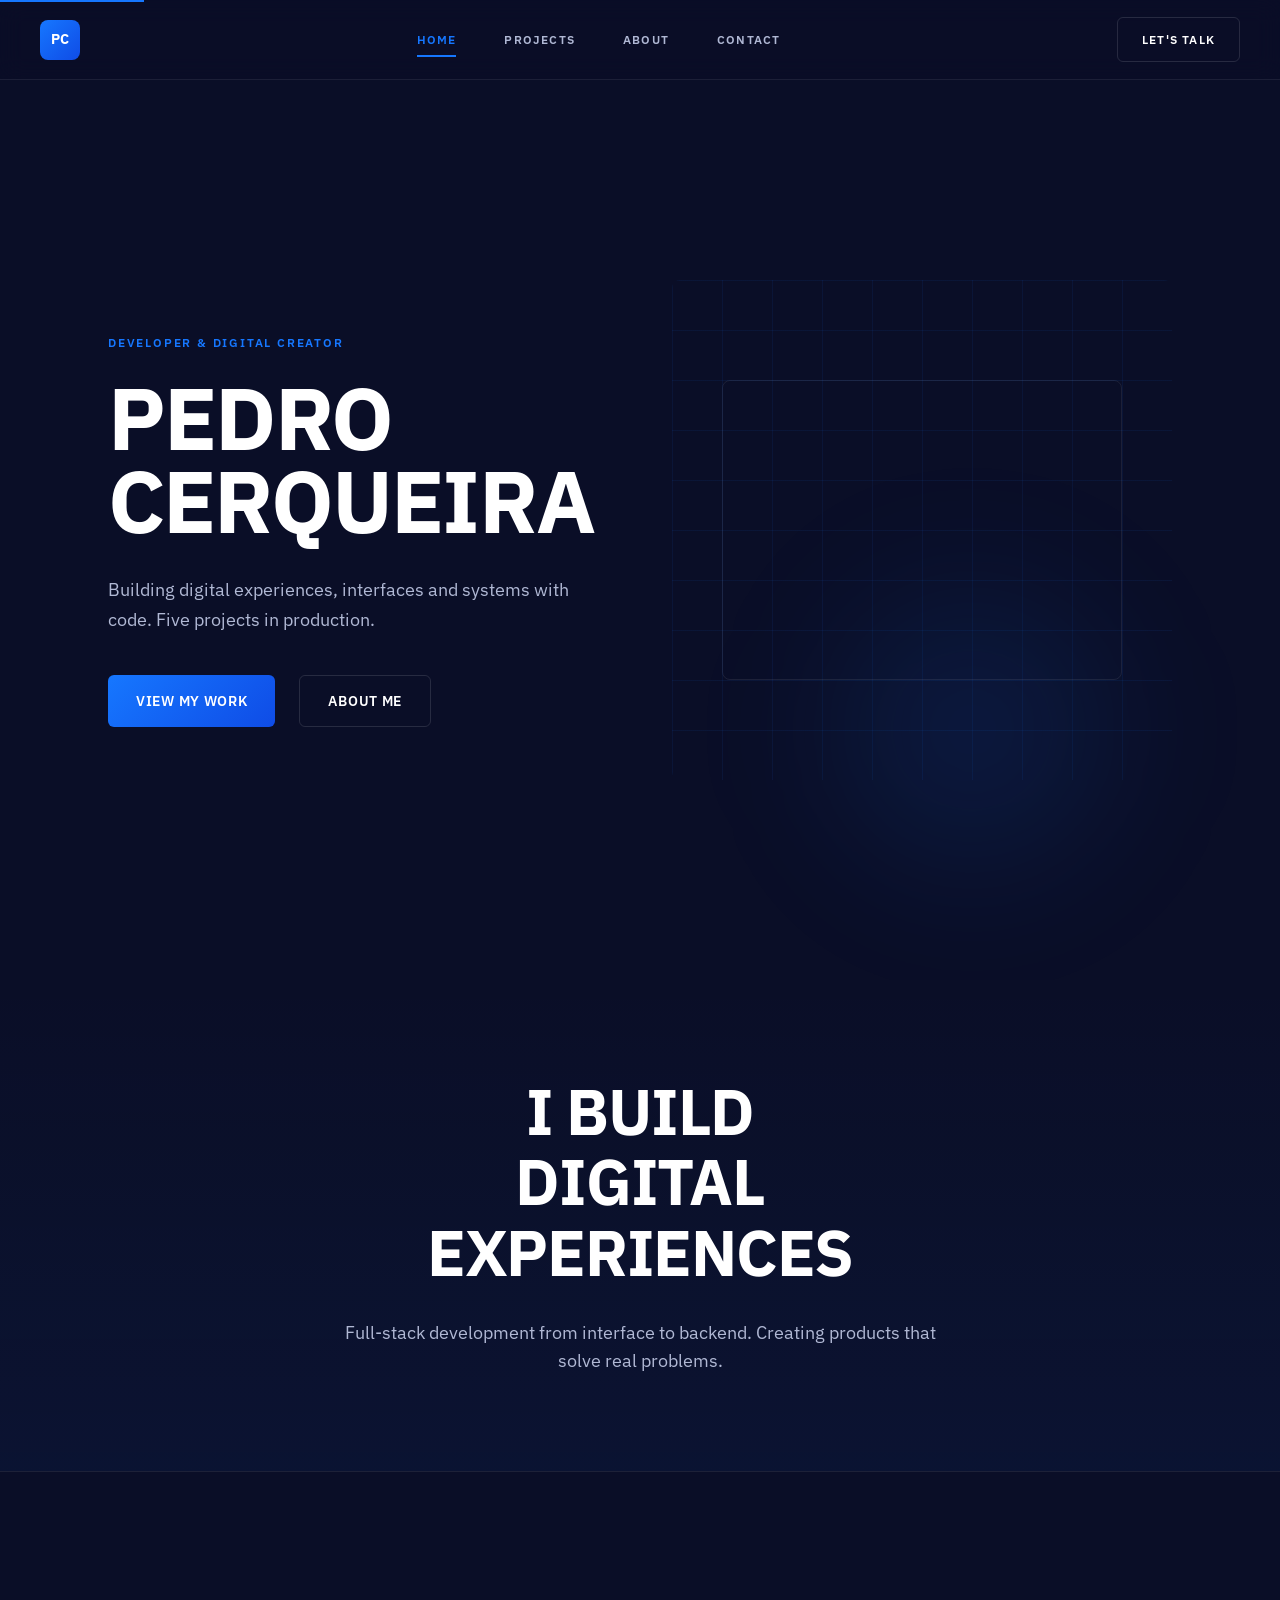
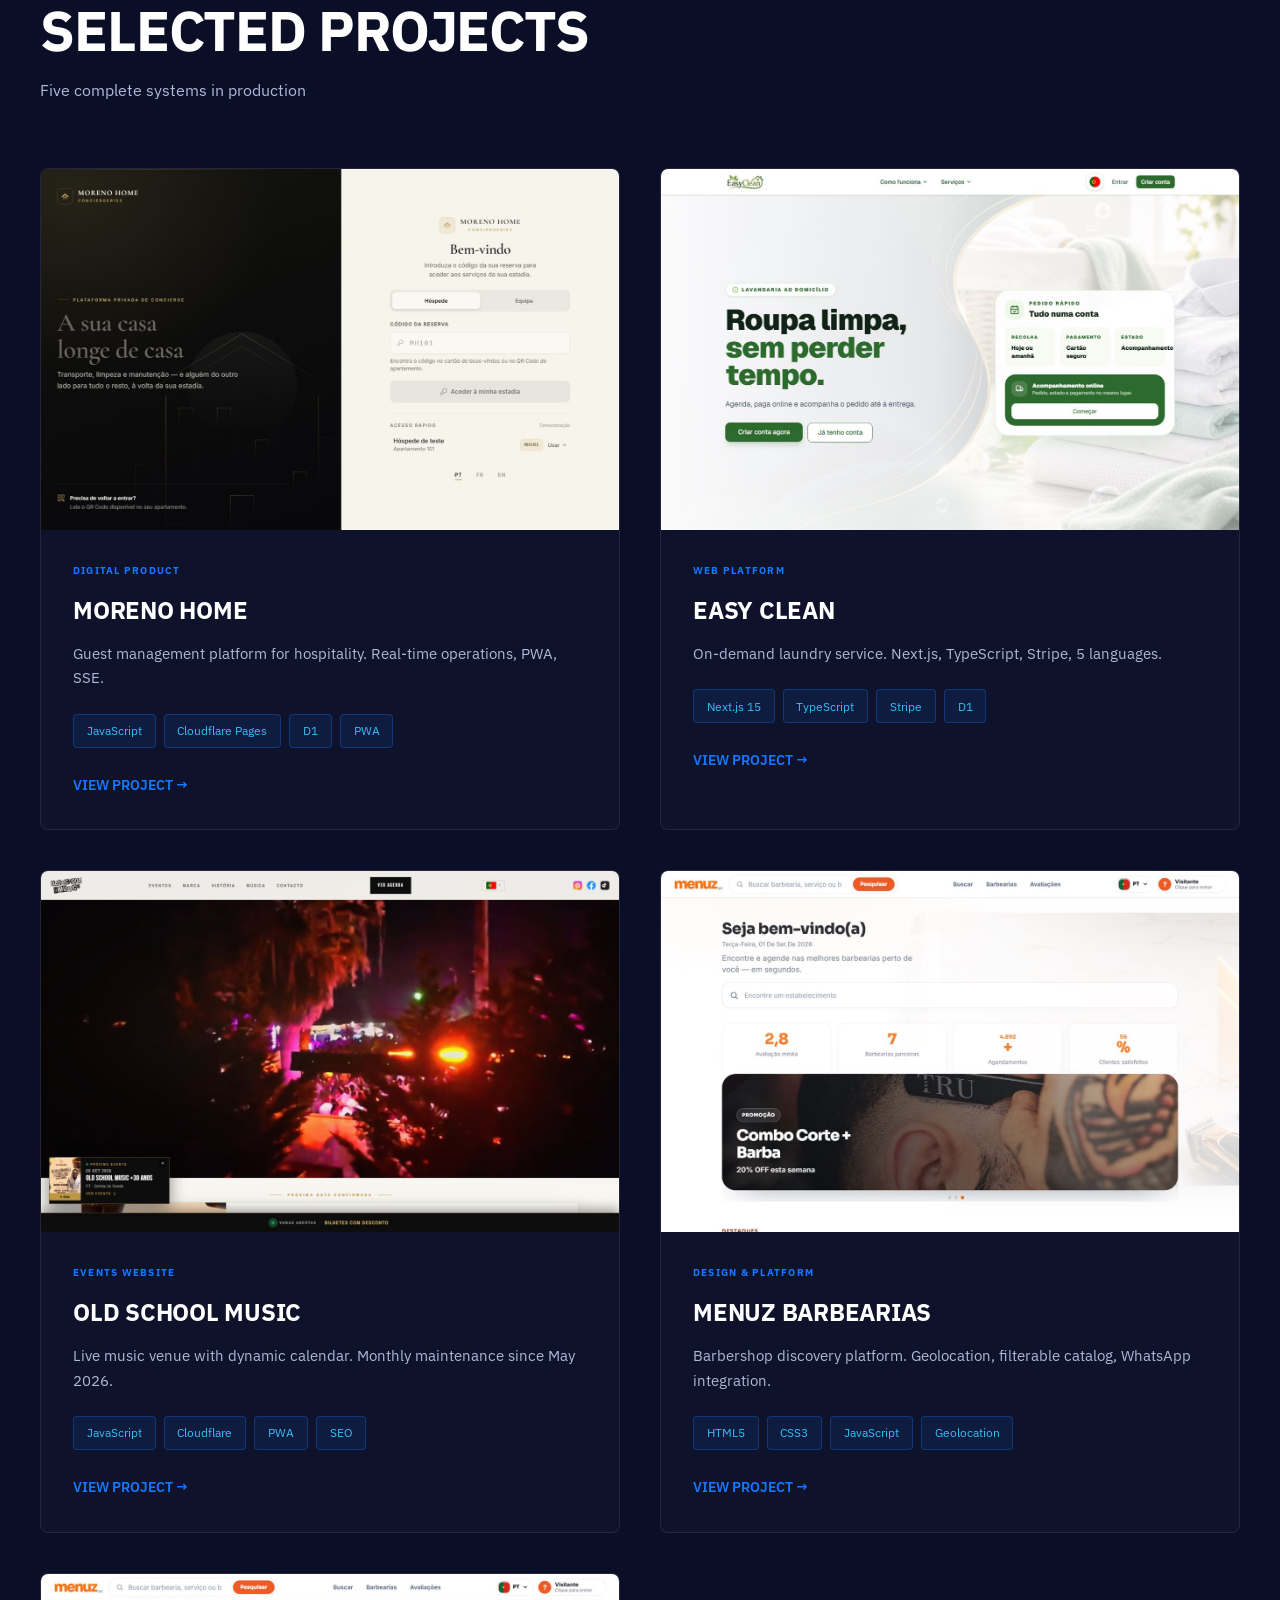
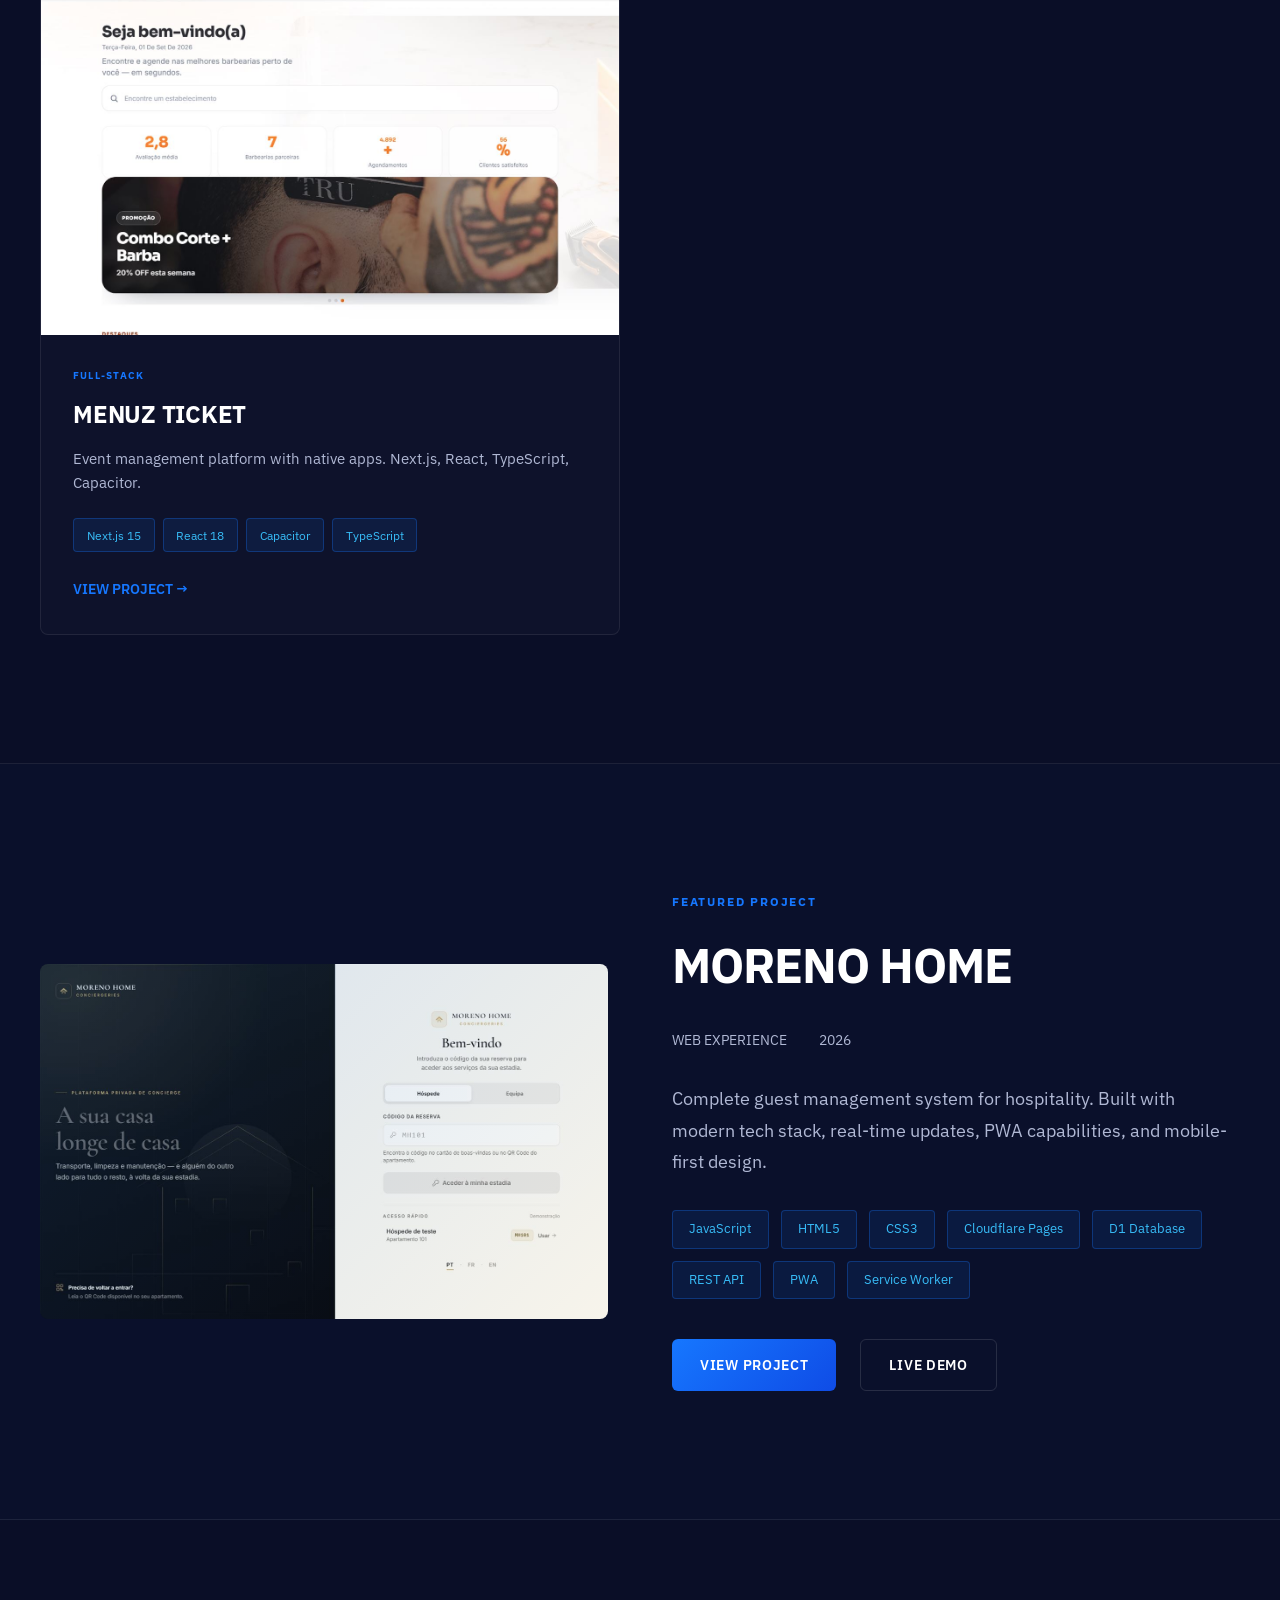
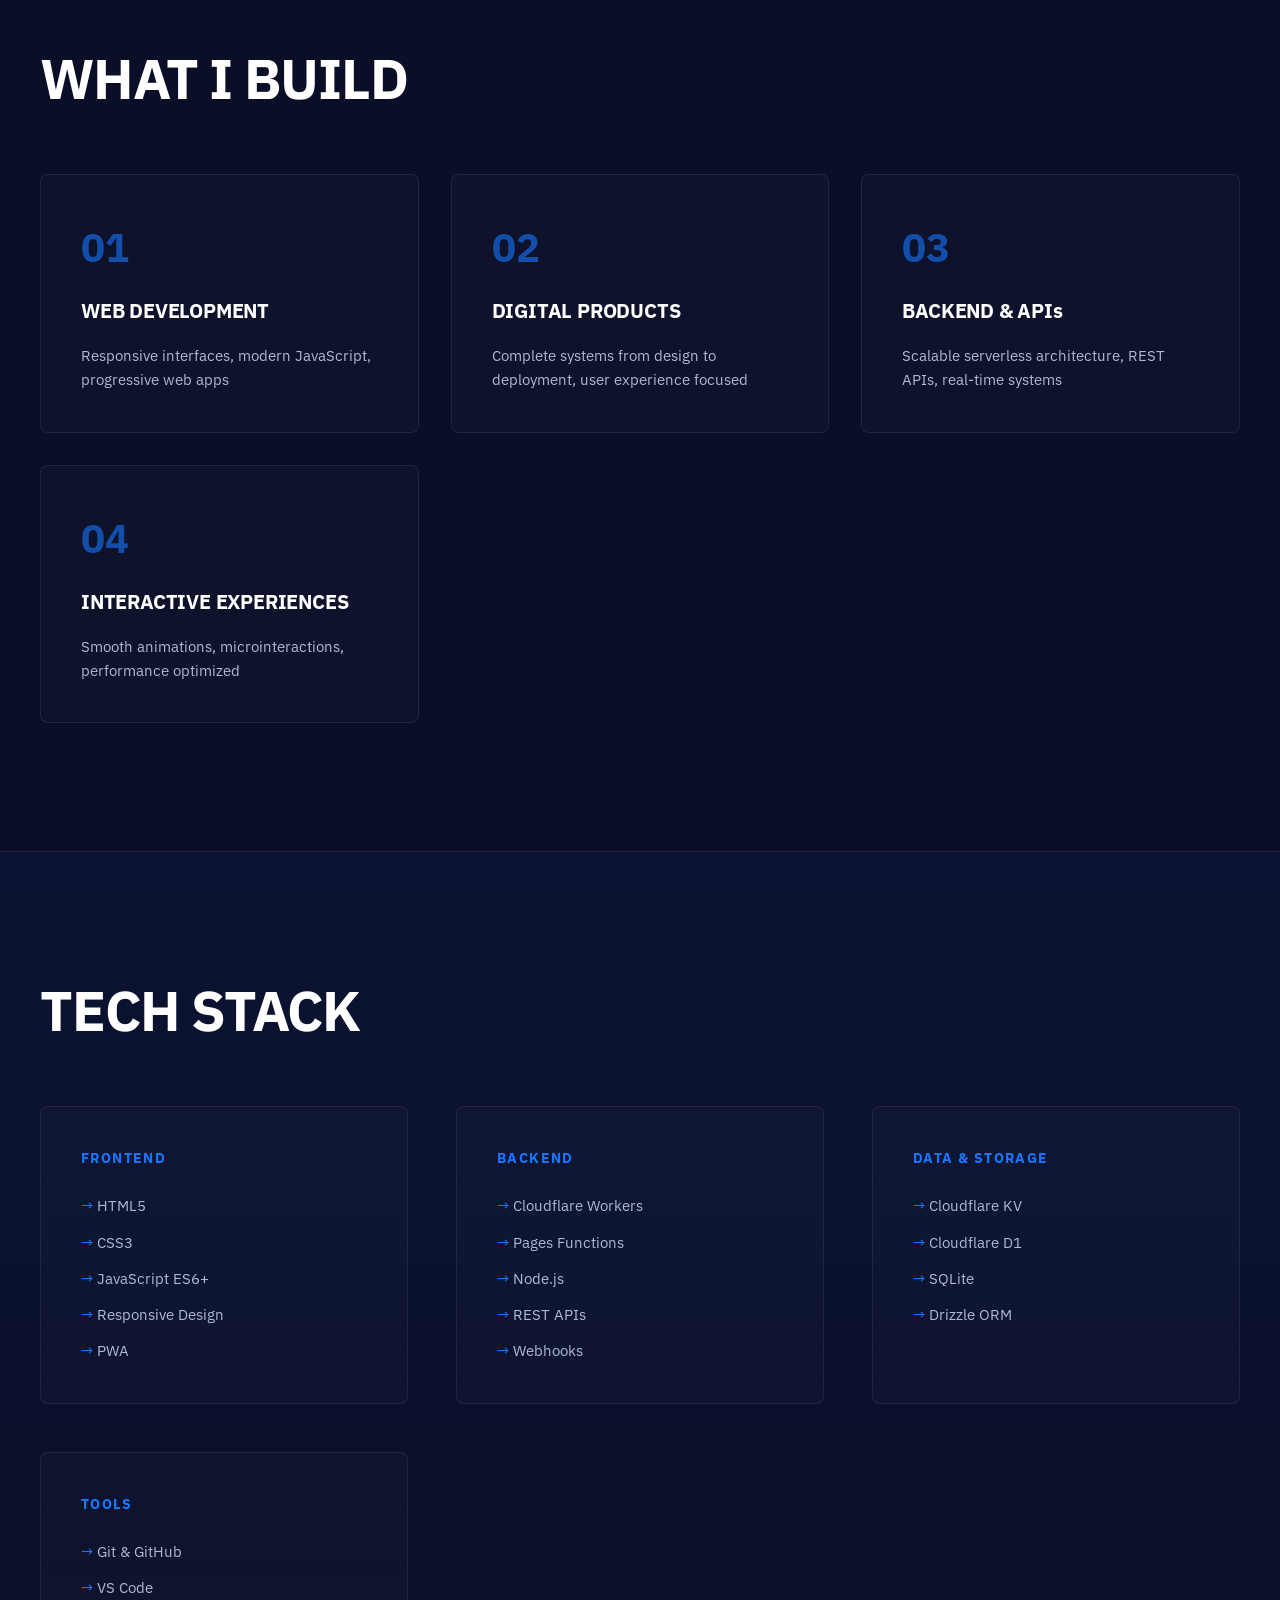
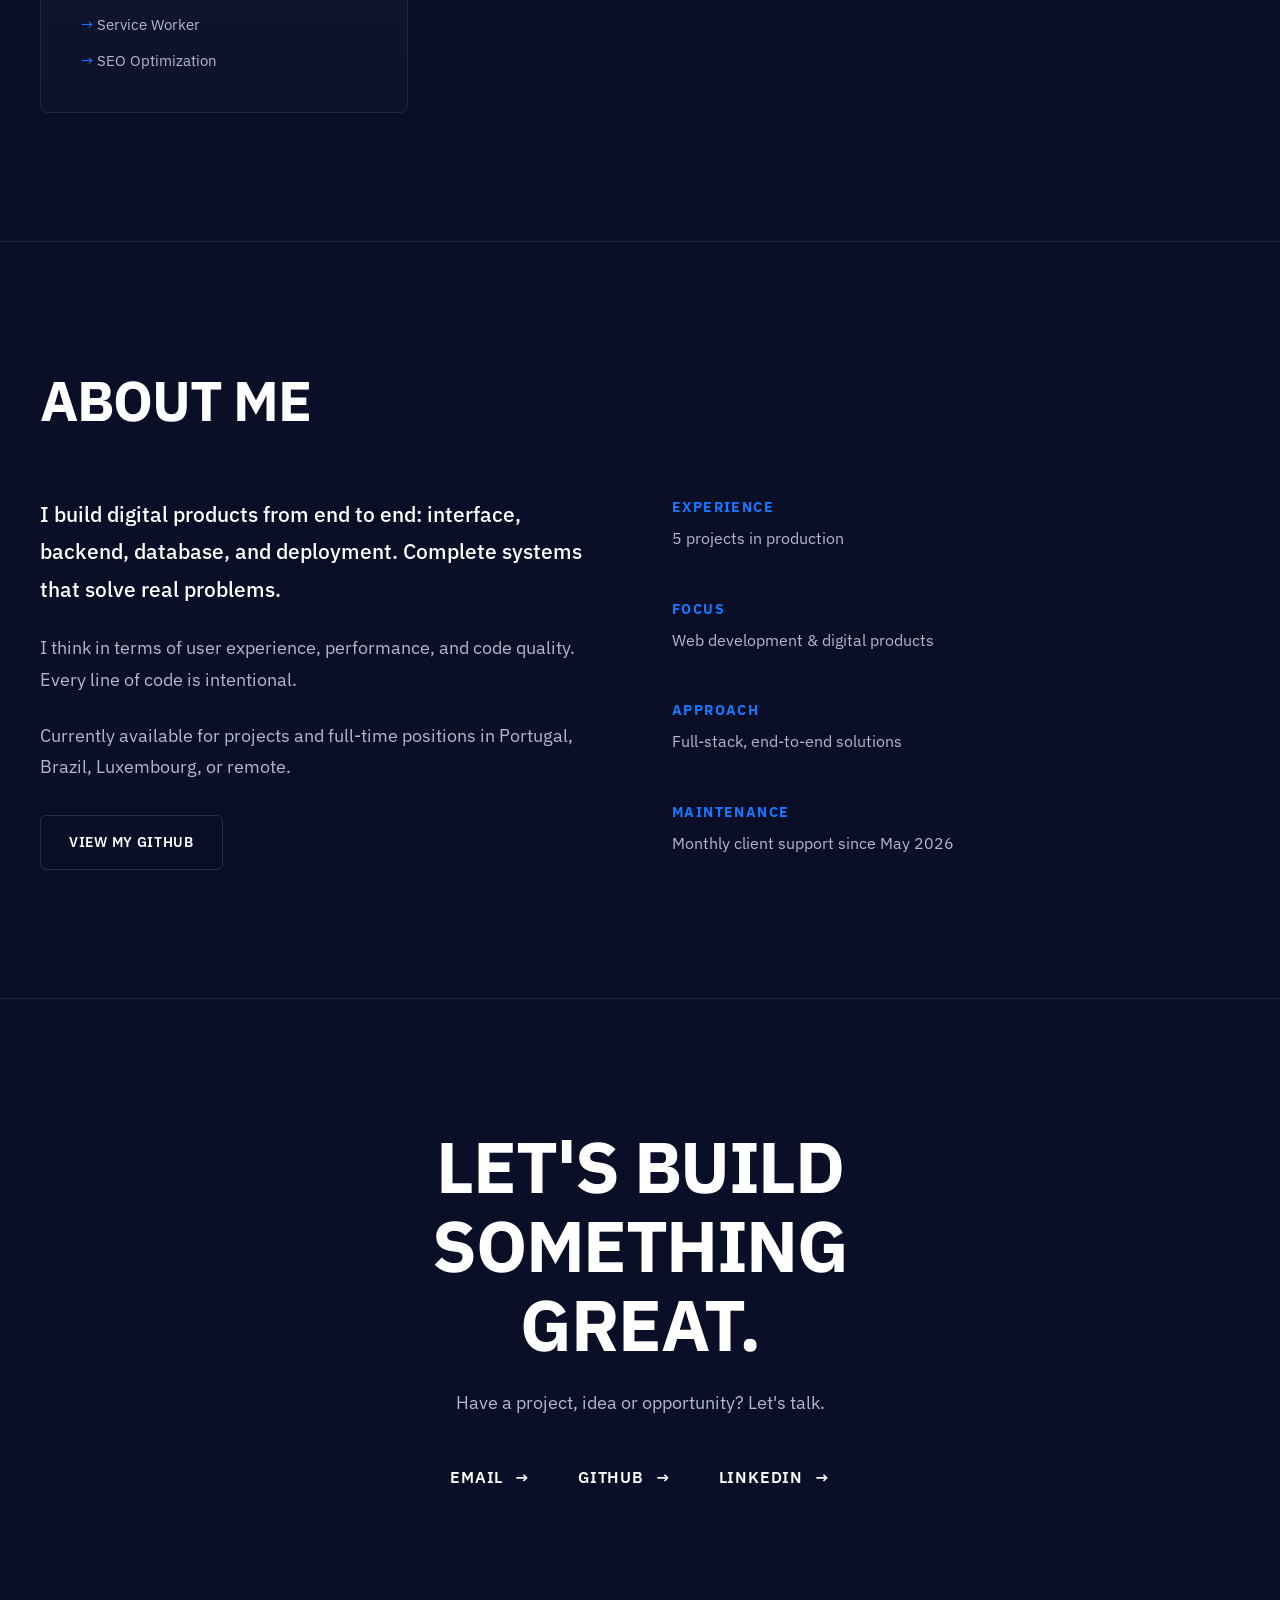
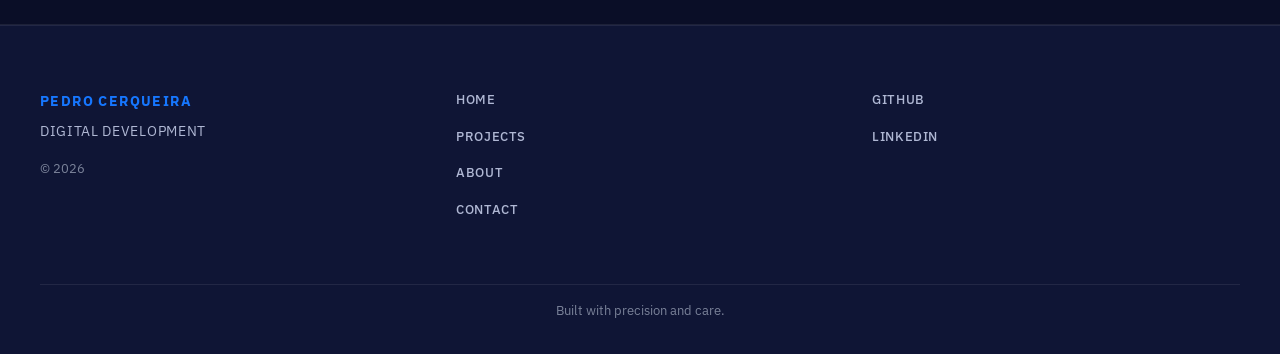
==== commit 2ddcce13: "refactor: dark/tech portfolio redesign - professional & impactful COMPLETE TRANSFORMATION TO DARK/TE" ====
--- a/index.html
+++ b/index.html
@@ -1,37 +1,37 @@
 <!DOCTYPE html>
-<html lang="en">
+<html lang="pt">
 <head>
 <meta charset="utf-8">
 <meta name="viewport" content="width=device-width, initial-scale=1">
-<title>Pedro Cerqueira — Digital Products & Experiences</title>
-<meta name="description" content="Digital products designer & developer. Building web applications, APIs, and digital experiences with precision and care.">
+<title>Pedro Cerqueira — Developer & Digital Products</title>
+<meta name="description" content="Desenvolvedor focado em criar soluções digitais, interfaces e experiências com código. Five projects in production.">
 <meta name="author" content="Pedro Cerqueira Cavalcante">
 <link rel="canonical" href="https://pedrocerqueiracavalcante.github.io/">
 
 <meta property="og:type" content="website">
-<meta property="og:title" content="Pedro Cerqueira — Digital Products & Experiences">
-<meta property="og:description" content="Building digital products with intention. Five projects in production.">
+<meta property="og:title" content="Pedro Cerqueira — Developer & Digital Products">
+<meta property="og:description" content="Building digital experiences, products and systems with code.">
 <meta property="og:url" content="https://pedrocerqueiracavalcante.github.io/">
-<meta property="og:image" content="https://pedrocerqueiracavalcante.github.io/assets/img/og-image.jpg">
-<meta property="og:locale" content="en_US">
-<meta name="theme-color" content="#ffffff">
-
-<link rel="icon" href="data:image/svg+xml,<svg xmlns='http://www.w3.org/2000/svg' viewBox='0 0 32 32'><rect width='32' height='32' fill='%23ffffff'/><text x='16' y='22' font-size='18' font-family='monospace' font-weight='bold' fill='%231677FF' text-anchor='middle'>PC</text></svg>">
+<meta property="og:image" content="https://pedrocerqueiracavalcante.github.io/assets/img/og.jpg">
+<meta property="og:locale" content="pt_PT">
+<meta name="theme-color" content="#0A0E27">
+
+<link rel="icon" href="data:image/svg+xml,<svg xmlns='http://www.w3.org/2000/svg' viewBox='0 0 64 64'><rect width='64' height='64' rx='12' fill='%230A0E27'/><rect x='8' y='8' width='48' height='48' rx='8' fill='none' stroke='%231677FF' stroke-width='2.5'/><text x='32' y='42' font-size='26' font-family='monospace' font-weight='bold' fill='%231677FF' text-anchor='middle'>PC</text></svg>">
 
 <link rel="preconnect" href="https://fonts.googleapis.com">
 <link rel="preconnect" href="https://fonts.gstatic.com" crossorigin>
-<link href="https://fonts.googleapis.com/css2?family=Playfair+Display:wght@600;700;800&family=Inter:wght@400;500;600;700&display=swap" rel="stylesheet">
+<link href="https://fonts.googleapis.com/css2?family=IBM+Plex+Sans:wght@400;500;600;700&display=swap" rel="stylesheet">
 
 <script>document.documentElement.classList.add('js');</script>
-<link rel="stylesheet" href="assets/css/styles.css?v=10">
+<link rel="stylesheet" href="assets/css/styles.css?v=11">
 
 <script type="application/ld+json">
 {
   "@context": "https://schema.org",
   "@type": "Person",
   "name": "Pedro Cerqueira Cavalcante",
-  "jobTitle": "Digital Products Designer & Developer",
-  "description": "Building digital products and experiences with code.",
+  "jobTitle": "Developer",
+  "description": "Developer focused on building digital products.",
   "url": "https://pedrocerqueiracavalcante.github.io/",
   "email": "cerqueirapedro275@gmail.com",
   "sameAs": [
@@ -43,127 +43,162 @@
 </head>
 <body>
 
-<a class="skip" href="#work">Skip to work</a>
-
-<!-- NAVIGATION -->
-<nav class="navbar">
-  <div class="container">
-    <a href="#" class="navbar-brand">PEDRO</a>
-    <div class="nav-menu">
-      <a href="#work" class="nav-link">WORK</a>
+<a class="skip" href="#projects">Skip to projects</a>
+
+<!-- NAVBAR -->
+<header class="navbar">
+  <div class="container">
+    <a href="/" class="navbar-logo">
+      <span class="logo-mark">PC</span>
+    </a>
+    <nav class="navbar-nav">
+      <a href="#home" class="nav-link active">HOME</a>
+      <a href="#projects" class="nav-link">PROJECTS</a>
       <a href="#about" class="nav-link">ABOUT</a>
       <a href="#contact" class="nav-link">CONTACT</a>
-    </div>
-  </div>
-</nav>
-
-<main>
+    </nav>
+    <a href="#contact" class="navbar-cta">LET'S TALK</a>
+  </div>
+</header>
 
 <!-- HERO -->
-<section class="hero">
+<section class="hero" id="home">
   <div class="container">
     <div class="hero-content">
+      <div class="hero-label">DEVELOPER & DIGITAL CREATOR</div>
       <h1 class="hero-title">
         <span class="line">PEDRO</span>
         <span class="line">CERQUEIRA</span>
       </h1>
-      <p class="hero-tagline">DIGITAL PRODUCTS<br>& EXPERIENCES</p>
-      <p class="hero-desc">Building web applications, interfaces, and systems that solve real problems. Five projects in production.</p>
-    </div>
-
+      <p class="hero-desc">Building digital experiences, interfaces and systems with code. Five projects in production.</p>
+      <div class="hero-ctas">
+        <a href="#projects" class="btn btn-primary">VIEW MY WORK</a>
+        <a href="#about" class="btn btn-secondary">ABOUT ME</a>
+      </div>
+    </div>
     <div class="hero-visual">
-      <div class="hero-accent"></div>
-      <div class="hero-index">01 — INTRO</div>
-    </div>
-  </div>
-
-  <div class="scroll-indicator">
-    <span>SCROLL TO EXPLORE</span>
-    <svg viewBox="0 0 24 24" fill="none" stroke="currentColor" stroke-width="1.5">
-      <path d="M12 5v14M19 12l-7 7-7-7"/>
-    </svg>
-  </div>
-</section>
-
-<!-- WORK INDEX -->
-<section class="work-index" id="work">
-  <div class="container">
-    <h2 class="section-label">SELECTED WORK</h2>
-
-    <div class="projects-showcase">
+      <div class="visual-grid"></div>
+      <div class="visual-glow"></div>
+      <div class="visual-lines"></div>
+    </div>
+  </div>
+</section>
+
+<!-- INTRO -->
+<section class="intro">
+  <div class="container">
+    <h2 class="section-title">I BUILD<br>DIGITAL<br>EXPERIENCES</h2>
+    <p class="intro-text">Full-stack development from interface to backend. Creating products that solve real problems.</p>
+  </div>
+</section>
+
+<!-- PROJECTS SECTION -->
+<section class="projects" id="projects">
+  <div class="container">
+    <div class="section-header">
+      <h2 class="section-title">SELECTED PROJECTS</h2>
+      <p class="section-desc">Five complete systems in production</p>
+    </div>
+
+    <div class="projects-grid">
 
       <!-- Project 01 -->
-      <article class="project-card" data-project="moreno">
-        <div class="project-number">01</div>
-        <div class="project-header">
-          <div>
-            <h3 class="project-name">MORENO HOME</h3>
-            <p class="project-type">DIGITAL PRODUCT</p>
+      <article class="project-card" data-id="moreno">
+        <div class="project-image">
+          <img src="assets/img/moreno.jpg" alt="Moreno Home" loading="lazy" decoding="async">
+          <div class="project-overlay"></div>
+        </div>
+        <div class="project-content">
+          <span class="project-tag">DIGITAL PRODUCT</span>
+          <h3 class="project-title">MORENO HOME</h3>
+          <p class="project-desc">Guest management platform for hospitality. Real-time operations, PWA, SSE.</p>
+          <div class="project-tech">
+            <span>JavaScript</span>
+            <span>Cloudflare Pages</span>
+            <span>D1</span>
+            <span>PWA</span>
           </div>
-          <a href="#moreno" class="project-arrow">→</a>
-        </div>
-        <div class="project-preview" style="background: linear-gradient(135deg, #f5f5f5 0%, #efefef 100%);">
-          <img src="assets/img/moreno.jpg" alt="Moreno Home" loading="lazy" decoding="async">
+          <a href="projetos/moreno-home.html" class="project-link">VIEW PROJECT →</a>
         </div>
       </article>
 
       <!-- Project 02 -->
-      <article class="project-card" data-project="easyclean">
-        <div class="project-number">02</div>
-        <div class="project-header">
-          <div>
-            <h3 class="project-name">EASY CLEAN</h3>
-            <p class="project-type">WEB PLATFORM</p>
+      <article class="project-card" data-id="easyclean">
+        <div class="project-image">
+          <img src="assets/img/easyclean.jpg" alt="Easy Clean" loading="lazy" decoding="async">
+          <div class="project-overlay"></div>
+        </div>
+        <div class="project-content">
+          <span class="project-tag">WEB PLATFORM</span>
+          <h3 class="project-title">EASY CLEAN</h3>
+          <p class="project-desc">On-demand laundry service. Next.js, TypeScript, Stripe, 5 languages.</p>
+          <div class="project-tech">
+            <span>Next.js 15</span>
+            <span>TypeScript</span>
+            <span>Stripe</span>
+            <span>D1</span>
           </div>
-          <a href="#easyclean" class="project-arrow">→</a>
-        </div>
-        <div class="project-preview" style="background: linear-gradient(135deg, #f5f5f5 0%, #efefef 100%);">
-          <img src="assets/img/easyclean.jpg" alt="Easy Clean" loading="lazy" decoding="async">
+          <a href="projetos/easy-clean.html" class="project-link">VIEW PROJECT →</a>
         </div>
       </article>
 
       <!-- Project 03 -->
-      <article class="project-card" data-project="osm">
-        <div class="project-number">03</div>
-        <div class="project-header">
-          <div>
-            <h3 class="project-name">OLD SCHOOL MUSIC</h3>
-            <p class="project-type">EVENTS WEBSITE</p>
+      <article class="project-card" data-id="osm">
+        <div class="project-image">
+          <img src="assets/img/osm.jpg" alt="Old School Music" loading="lazy" decoding="async">
+          <div class="project-overlay"></div>
+        </div>
+        <div class="project-content">
+          <span class="project-tag">EVENTS WEBSITE</span>
+          <h3 class="project-title">OLD SCHOOL MUSIC</h3>
+          <p class="project-desc">Live music venue with dynamic calendar. Monthly maintenance since May 2026.</p>
+          <div class="project-tech">
+            <span>JavaScript</span>
+            <span>Cloudflare</span>
+            <span>PWA</span>
+            <span>SEO</span>
           </div>
-          <a href="#osm" class="project-arrow">→</a>
-        </div>
-        <div class="project-preview" style="background: linear-gradient(135deg, #f5f5f5 0%, #efefef 100%);">
-          <img src="assets/img/osm.jpg" alt="Old School Music" loading="lazy" decoding="async">
+          <a href="projetos/old-school-music.html" class="project-link">VIEW PROJECT →</a>
         </div>
       </article>
 
       <!-- Project 04 -->
-      <article class="project-card" data-project="menuz">
-        <div class="project-number">04</div>
-        <div class="project-header">
-          <div>
-            <h3 class="project-name">MENUZ BARBEARIAS</h3>
-            <p class="project-type">DISCOVERY PLATFORM</p>
+      <article class="project-card" data-id="menuz">
+        <div class="project-image">
+          <img src="assets/img/menuz.jpg" alt="Menuz Barbearias" loading="lazy" decoding="async">
+          <div class="project-overlay"></div>
+        </div>
+        <div class="project-content">
+          <span class="project-tag">DESIGN & PLATFORM</span>
+          <h3 class="project-title">MENUZ BARBEARIAS</h3>
+          <p class="project-desc">Barbershop discovery platform. Geolocation, filterable catalog, WhatsApp integration.</p>
+          <div class="project-tech">
+            <span>HTML5</span>
+            <span>CSS3</span>
+            <span>JavaScript</span>
+            <span>Geolocation</span>
           </div>
-          <a href="#menuz" class="project-arrow">→</a>
-        </div>
-        <div class="project-preview" style="background: linear-gradient(135deg, #f5f5f5 0%, #efefef 100%);">
-          <img src="assets/img/menuz.jpg" alt="Menuz Barbearias" loading="lazy" decoding="async">
+          <a href="projetos/menuz.html" class="project-link">VIEW PROJECT →</a>
         </div>
       </article>
 
       <!-- Project 05 -->
-      <article class="project-card" data-project="ticket">
-        <div class="project-number">05</div>
-        <div class="project-header">
-          <div>
-            <h3 class="project-name">MENUZ TICKET</h3>
-            <p class="project-type">EVENT PLATFORM</p>
+      <article class="project-card" data-id="ticket">
+        <div class="project-image">
+          <img src="assets/img/menuz.jpg" alt="Menuz Ticket" loading="lazy" decoding="async">
+          <div class="project-overlay"></div>
+        </div>
+        <div class="project-content">
+          <span class="project-tag">FULL-STACK</span>
+          <h3 class="project-title">MENUZ TICKET</h3>
+          <p class="project-desc">Event management platform with native apps. Next.js, React, TypeScript, Capacitor.</p>
+          <div class="project-tech">
+            <span>Next.js 15</span>
+            <span>React 18</span>
+            <span>Capacitor</span>
+            <span>TypeScript</span>
           </div>
-          <a href="#ticket" class="project-arrow">→</a>
-        </div>
-        <div class="project-preview" style="background: linear-gradient(135deg, #f5f5f5 0%, #efefef 100%);">
-          <img src="assets/img/menuz.jpg" alt="Menuz Ticket" loading="lazy" decoding="async">
+          <a href="https://menuzticket.com/" class="project-link" target="_blank" rel="noopener">VIEW PROJECT →</a>
         </div>
       </article>
 
@@ -171,61 +206,172 @@
   </div>
 </section>
 
-<!-- ABOUT SECTION -->
+<!-- FEATURED PROJECT -->
+<section class="featured">
+  <div class="container">
+    <div class="featured-grid">
+      <div class="featured-image">
+        <img src="assets/img/moreno.jpg" alt="Moreno Home Featured" loading="lazy" decoding="async">
+        <div class="featured-accent"></div>
+      </div>
+      <div class="featured-content">
+        <div class="featured-label">FEATURED PROJECT</div>
+        <h2 class="featured-title">MORENO HOME</h2>
+        <div class="featured-meta">
+          <span>WEB EXPERIENCE</span>
+          <span>2026</span>
+        </div>
+        <p class="featured-desc">Complete guest management system for hospitality. Built with modern tech stack, real-time updates, PWA capabilities, and mobile-first design.</p>
+        <div class="featured-tech">
+          <span>JavaScript</span>
+          <span>HTML5</span>
+          <span>CSS3</span>
+          <span>Cloudflare Pages</span>
+          <span>D1 Database</span>
+          <span>REST API</span>
+          <span>PWA</span>
+          <span>Service Worker</span>
+        </div>
+        <div class="featured-ctas">
+          <a href="projetos/moreno-home.html" class="btn btn-primary">VIEW PROJECT</a>
+          <a href="https://moreno-home.pages.dev" target="_blank" rel="noopener" class="btn btn-secondary">LIVE DEMO</a>
+        </div>
+      </div>
+    </div>
+  </div>
+</section>
+
+<!-- WHAT I BUILD -->
+<section class="what-i-build">
+  <div class="container">
+    <h2 class="section-title">WHAT I BUILD</h2>
+
+    <div class="what-grid">
+      <div class="what-card">
+        <div class="what-number">01</div>
+        <h3>WEB DEVELOPMENT</h3>
+        <p>Responsive interfaces, modern JavaScript, progressive web apps</p>
+      </div>
+      <div class="what-card">
+        <div class="what-number">02</div>
+        <h3>DIGITAL PRODUCTS</h3>
+        <p>Complete systems from design to deployment, user experience focused</p>
+      </div>
+      <div class="what-card">
+        <div class="what-number">03</div>
+        <h3>BACKEND & APIs</h3>
+        <p>Scalable serverless architecture, REST APIs, real-time systems</p>
+      </div>
+      <div class="what-card">
+        <div class="what-number">04</div>
+        <h3>INTERACTIVE EXPERIENCES</h3>
+        <p>Smooth animations, microinteractions, performance optimized</p>
+      </div>
+    </div>
+  </div>
+</section>
+
+<!-- TECH STACK -->
+<section class="tech-stack">
+  <div class="container">
+    <h2 class="section-title">TECH STACK</h2>
+
+    <div class="tech-categories">
+      <div class="tech-category">
+        <h3 class="tech-cat-title">FRONTEND</h3>
+        <div class="tech-items">
+          <span class="tech-item">HTML5</span>
+          <span class="tech-item">CSS3</span>
+          <span class="tech-item">JavaScript ES6+</span>
+          <span class="tech-item">Responsive Design</span>
+          <span class="tech-item">PWA</span>
+        </div>
+      </div>
+
+      <div class="tech-category">
+        <h3 class="tech-cat-title">BACKEND</h3>
+        <div class="tech-items">
+          <span class="tech-item">Cloudflare Workers</span>
+          <span class="tech-item">Pages Functions</span>
+          <span class="tech-item">Node.js</span>
+          <span class="tech-item">REST APIs</span>
+          <span class="tech-item">Webhooks</span>
+        </div>
+      </div>
+
+      <div class="tech-category">
+        <h3 class="tech-cat-title">DATA & STORAGE</h3>
+        <div class="tech-items">
+          <span class="tech-item">Cloudflare KV</span>
+          <span class="tech-item">Cloudflare D1</span>
+          <span class="tech-item">SQLite</span>
+          <span class="tech-item">Drizzle ORM</span>
+        </div>
+      </div>
+
+      <div class="tech-category">
+        <h3 class="tech-cat-title">TOOLS</h3>
+        <div class="tech-items">
+          <span class="tech-item">Git & GitHub</span>
+          <span class="tech-item">VS Code</span>
+          <span class="tech-item">Service Worker</span>
+          <span class="tech-item">SEO Optimization</span>
+        </div>
+      </div>
+    </div>
+  </div>
+</section>
+
+<!-- ABOUT -->
 <section class="about" id="about">
   <div class="container">
-    <h2 class="section-label">ABOUT</h2>
+    <h2 class="section-title">ABOUT ME</h2>
 
     <div class="about-grid">
       <div class="about-text">
-        <p class="about-intro">I build digital products from end to end: design, frontend, backend, database, and deployment. Not just code—complete systems that solve real business problems.</p>
-
-        <p>I think in terms of user experience, performance, and maintainability. Every line of code is intentional.</p>
+        <p class="about-intro">I build digital products from end to end: interface, backend, database, and deployment. Complete systems that solve real problems.</p>
+
+        <p>I think in terms of user experience, performance, and code quality. Every line of code is intentional.</p>
 
         <p>Currently available for projects and full-time positions in Portugal, Brazil, Luxembourg, or remote.</p>
-      </div>
-
-      <div class="about-tech">
-        <h3 class="tech-title">TOOLS I WORK WITH</h3>
-
-        <div class="tech-category">
-          <p class="tech-label">FRONTEND</p>
-          <p class="tech-items">HTML5 / CSS3 / JavaScript ES6+</p>
-        </div>
-
-        <div class="tech-category">
-          <p class="tech-label">BACKEND</p>
-          <p class="tech-items">Cloudflare Workers / REST APIs / Node.js</p>
-        </div>
-
-        <div class="tech-category">
-          <p class="tech-label">DATA & STORAGE</p>
-          <p class="tech-items">Cloudflare D1 / Cloudflare KV / SQLite</p>
-        </div>
-
-        <div class="tech-category">
-          <p class="tech-label">DIGITAL</p>
-          <p class="tech-items">PWA / Service Worker / Git / GitHub</p>
-        </div>
-      </div>
-    </div>
-  </div>
-</section>
-
-<!-- CONTACT SECTION -->
+
+        <div class="about-cta">
+          <a href="https://github.com/Pedrocerqueiracavalcante" class="btn btn-secondary" target="_blank" rel="noopener">VIEW MY GITHUB</a>
+        </div>
+      </div>
+
+      <div class="about-info">
+        <div class="info-item">
+          <h4>EXPERIENCE</h4>
+          <p>5 projects in production</p>
+        </div>
+        <div class="info-item">
+          <h4>FOCUS</h4>
+          <p>Web development & digital products</p>
+        </div>
+        <div class="info-item">
+          <h4>APPROACH</h4>
+          <p>Full-stack, end-to-end solutions</p>
+        </div>
+        <div class="info-item">
+          <h4>MAINTENANCE</h4>
+          <p>Monthly client support since May 2026</p>
+        </div>
+      </div>
+    </div>
+  </div>
+</section>
+
+<!-- CONTACT -->
 <section class="contact" id="contact">
   <div class="container">
     <div class="contact-content">
-      <h2 class="contact-headline">
-        <span>HAVE AN</span>
-        <span>IDEA?</span>
+      <h2 class="contact-title">
+        LET'S BUILD<br>
+        SOMETHING<br>
+        GREAT.
       </h2>
-
-      <p class="contact-subheadline">
-        LET'S<br>
-        BUILD<br>
-        SOMETHING.
-      </p>
+      <p class="contact-desc">Have a project, idea or opportunity? Let's talk.</p>
 
       <div class="contact-links">
         <a href="mailto:cerqueirapedro275@gmail.com" class="contact-link">
@@ -245,26 +391,31 @@
   </div>
 </section>
 
-</main>
-
 <!-- FOOTER -->
 <footer class="footer">
   <div class="container">
     <div class="footer-content">
       <div class="footer-brand">
         <p class="footer-name">PEDRO CERQUEIRA</p>
-        <p class="footer-title">DIGITAL WORKS</p>
+        <p class="footer-title">DIGITAL DEVELOPMENT</p>
         <p class="footer-year">© 2026</p>
       </div>
       <nav class="footer-nav">
-        <a href="#work">WORK</a>
+        <a href="#home">HOME</a>
+        <a href="#projects">PROJECTS</a>
         <a href="#about">ABOUT</a>
         <a href="#contact">CONTACT</a>
       </nav>
-    </div>
+      <div class="footer-social">
+        <a href="https://github.com/Pedrocerqueiracavalcante" target="_blank" rel="noopener">GITHUB</a>
+        <a href="https://www.linkedin.com/in/pedrocerq/" target="_blank" rel="noopener">LINKEDIN</a>
+      </div>
+    </div>
+    <div class="footer-divider"></div>
+    <p class="footer-credit">Built with precision and care.</p>
   </div>
 </footer>
 
-<script src="assets/js/main.js?v=10" defer></script>
+<script src="assets/js/main.js?v=11" defer></script>
 </body>
 </html>
--- a/assets/css/styles.css
+++ b/assets/css/styles.css
@@ -1,22 +1,28 @@
 /* ========================================================================
-   PEDRO CERQUEIRA — Digital Products & Experiences
-   Editorial, minimal, autoral design system
+   PEDRO CERQUEIRA — DARK/TECH PORTFOLIO
+   Modern, professional, visually impactful with tech aesthetic
    ======================================================================== */
 
 :root {
-  --bg: #ffffff;
-  --bg-alt: #f8f8f6;
-  --text: #1a1a1a;
-  --text-light: #666666;
+  /* COLORS */
+  --bg-primary: #0A0E27;
+  --bg-secondary: #0F1535;
+  --bg-tertiary: #151D3E;
+  --text-primary: #FFFFFF;
+  --text-secondary: #B0B8D4;
+  --text-tertiary: #7A8299;
   --accent: #1677FF;
+  --accent-light: #38BDF8;
   --accent-dark: #0F4CE6;
-  --border: #e5e5e5;
-
-  --font-serif: 'Playfair Display', serif;
-  --font-sans: 'Inter', system-ui, -apple-system, 'Segoe UI', sans-serif;
-
-  --space: 1rem;
-  --transition: 0.35s cubic-bezier(0.25, 0.46, 0.45, 0.94);
+  --border: rgba(255, 255, 255, 0.08);
+  --border-strong: rgba(255, 255, 255, 0.12);
+
+  /* TYPOGRAPHY */
+  --font-sans: 'IBM Plex Sans', system-ui, -apple-system, sans-serif;
+
+  /* TIMING */
+  --transition: 0.35s cubic-bezier(0.4, 0, 0.2, 1);
+  --transition-fast: 0.2s ease-out;
 }
 
 * {
@@ -30,13 +36,14 @@
 }
 
 body {
-  background: var(--bg);
-  color: var(--text);
+  background: var(--bg-primary);
+  color: var(--text-primary);
   font-family: var(--font-sans);
   font-size: 1rem;
   line-height: 1.6;
   -webkit-font-smoothing: antialiased;
   -moz-osx-font-smoothing: grayscale;
+  overflow-x: hidden;
 }
 
 a {
@@ -54,7 +61,7 @@
 .container {
   max-width: 1400px;
   margin: 0 auto;
-  padding: 0 2rem;
+  padding: 0 2.5rem;
 }
 
 .skip {
@@ -65,11 +72,51 @@
   color: white;
   padding: 0.5rem 1rem;
   z-index: 1000;
-  font-size: 0.875rem;
 }
 
 .skip:focus {
   top: 0;
+}
+
+/* ========================================================================
+   BUTTONS
+   ======================================================================== */
+
+.btn {
+  display: inline-flex;
+  align-items: center;
+  gap: 0.75rem;
+  padding: 0.875rem 1.75rem;
+  border-radius: 6px;
+  font-size: 0.875rem;
+  font-weight: 600;
+  letter-spacing: 0.05em;
+  text-transform: uppercase;
+  transition: all var(--transition);
+  cursor: pointer;
+  border: none;
+}
+
+.btn-primary {
+  background: linear-gradient(135deg, var(--accent) 0%, var(--accent-dark) 100%);
+  color: white;
+}
+
+.btn-primary:hover {
+  transform: translateY(-2px);
+  box-shadow: 0 12px 24px rgba(22, 119, 255, 0.25);
+}
+
+.btn-secondary {
+  background: transparent;
+  border: 1.5px solid var(--border-strong);
+  color: var(--text-primary);
+}
+
+.btn-secondary:hover {
+  border-color: var(--accent);
+  color: var(--accent);
+  background: rgba(22, 119, 255, 0.05);
 }
 
 /* ========================================================================
@@ -80,8 +127,8 @@
   position: fixed;
   top: 0;
   width: 100%;
-  background: rgba(255, 255, 255, 0.7);
-  backdrop-filter: blur(10px);
+  background: rgba(10, 14, 39, 0.7);
+  backdrop-filter: blur(12px);
   border-bottom: 1px solid var(--border);
   z-index: 100;
   height: 5rem;
@@ -94,38 +141,45 @@
   height: 100%;
 }
 
-.navbar-brand {
+.navbar-logo {
+  display: flex;
+  align-items: center;
+  justify-content: center;
+  width: 40px;
+  height: 40px;
+  background: linear-gradient(135deg, var(--accent) 0%, var(--accent-dark) 100%);
+  border-radius: 8px;
+  font-weight: 700;
   font-size: 0.875rem;
-  font-weight: 700;
-  letter-spacing: 0.15em;
-  text-transform: uppercase;
-  color: var(--text);
-  transition: color var(--transition);
-}
-
-.navbar-brand:hover {
-  color: var(--accent);
-}
-
-.nav-menu {
+  transition: all var(--transition);
+}
+
+.navbar-logo:hover {
+  transform: scale(1.05);
+  box-shadow: 0 8px 16px rgba(22, 119, 255, 0.3);
+}
+
+.navbar-nav {
   display: flex;
   gap: 3rem;
+  flex: 1;
+  justify-content: center;
 }
 
 .nav-link {
   font-size: 0.75rem;
   font-weight: 600;
-  letter-spacing: 0.12em;
-  text-transform: uppercase;
-  color: var(--text-light);
+  letter-spacing: 0.1em;
+  text-transform: uppercase;
+  color: var(--text-secondary);
+  position: relative;
   transition: color var(--transition);
-  position: relative;
 }
 
 .nav-link::after {
   content: '';
   position: absolute;
-  bottom: -6px;
+  bottom: -8px;
   left: 0;
   width: 0;
   height: 2px;
@@ -133,12 +187,33 @@
   transition: width var(--transition);
 }
 
-.nav-link:hover {
-  color: var(--text);
-}
-
-.nav-link:hover::after {
+.nav-link:hover,
+.nav-link.active {
+  color: var(--accent);
+}
+
+.nav-link:hover::after,
+.nav-link.active::after {
   width: 100%;
+}
+
+.navbar-cta {
+  padding: 0.75rem 1.5rem;
+  border-radius: 6px;
+  border: 1.5px solid var(--border-strong);
+  font-size: 0.75rem;
+  font-weight: 600;
+  letter-spacing: 0.1em;
+  text-transform: uppercase;
+  color: var(--text-primary);
+  transition: all var(--transition);
+  white-space: nowrap;
+}
+
+.navbar-cta:hover {
+  border-color: var(--accent);
+  color: var(--accent);
+  background: rgba(22, 119, 255, 0.08);
 }
 
 /* ========================================================================
@@ -150,8 +225,7 @@
   padding: 6rem 0;
   min-height: 100vh;
   display: flex;
-  flex-direction: column;
-  justify-content: space-between;
+  align-items: center;
   position: relative;
   overflow: hidden;
 }
@@ -161,13 +235,24 @@
   grid-template-columns: 1fr 1fr;
   gap: 4rem;
   align-items: center;
+  position: relative;
+  z-index: 2;
+}
+
+.hero-label {
+  font-size: 0.75rem;
+  font-weight: 600;
+  letter-spacing: 0.15em;
+  text-transform: uppercase;
+  color: var(--accent);
+  margin-bottom: 1.5rem;
+  animation: slideDown 0.8s ease-out;
 }
 
 .hero-title {
-  font-family: var(--font-serif);
-  font-size: clamp(3.5rem, 12vw, 7rem);
-  font-weight: 800;
-  line-height: 0.9;
+  font-size: clamp(3rem, 10vw, 5.5rem);
+  font-weight: 700;
+  line-height: 0.95;
   letter-spacing: -0.02em;
   margin-bottom: 2rem;
 }
@@ -175,11 +260,11 @@
 .hero-title .line {
   display: block;
   animation: slideUp 0.8s ease-out forwards;
-}
-
-.hero-title .line:nth-child(2) {
-  animation-delay: 0.1s;
-}
+  opacity: 0;
+}
+
+.hero-title .line:nth-child(1) { animation-delay: 0.1s; }
+.hero-title .line:nth-child(2) { animation-delay: 0.2s; }
 
 @keyframes slideUp {
   from {
@@ -192,118 +277,146 @@
   }
 }
 
-.hero-tagline {
-  font-size: 1.25rem;
-  font-weight: 600;
-  letter-spacing: 0.08em;
-  line-height: 1.4;
-  margin-bottom: 2rem;
-  color: var(--text);
-  animation: slideUp 0.8s ease-out 0.2s forwards;
-  opacity: 0;
+@keyframes slideDown {
+  from {
+    opacity: 0;
+    transform: translateY(-20px);
+  }
+  to {
+    opacity: 1;
+    transform: translateY(0);
+  }
 }
 
 .hero-desc {
   font-size: 1.1rem;
-  color: var(--text-light);
+  color: var(--text-secondary);
   line-height: 1.7;
   max-width: 500px;
+  margin-bottom: 2.5rem;
   animation: slideUp 0.8s ease-out 0.3s forwards;
   opacity: 0;
+}
+
+.hero-ctas {
+  display: flex;
+  gap: 1.5rem;
+  animation: slideUp 0.8s ease-out 0.4s forwards;
+  opacity: 0;
+  flex-wrap: wrap;
 }
 
 .hero-visual {
   position: relative;
   height: 500px;
-  animation: slideUp 0.8s ease-out 0.4s forwards;
+  animation: slideUp 0.8s ease-out 0.5s forwards;
   opacity: 0;
 }
 
-.hero-accent {
+.visual-grid {
   position: absolute;
   top: 0;
-  right: 0;
+  left: 0;
   width: 100%;
   height: 100%;
-  background: linear-gradient(135deg, var(--accent) 0%, var(--accent-dark) 100%);
+  background-image:
+    linear-gradient(rgba(22, 119, 255, 0.08) 1px, transparent 1px),
+    linear-gradient(90deg, rgba(22, 119, 255, 0.08) 1px, transparent 1px);
+  background-size: 50px 50px;
   border-radius: 8px;
-  opacity: 0.08;
-}
-
-.hero-index {
+  z-index: 1;
+}
+
+.visual-glow {
   position: absolute;
-  bottom: 2rem;
-  left: 2rem;
-  font-size: 0.875rem;
-  font-weight: 600;
-  letter-spacing: 0.1em;
-  color: var(--text-light);
-}
-
-.scroll-indicator {
+  top: 50%;
+  right: 0;
+  width: 400px;
+  height: 400px;
+  background: radial-gradient(circle, rgba(22, 119, 255, 0.15) 0%, transparent 70%);
+  border-radius: 50%;
+  filter: blur(60px);
+  animation: pulse 3s ease-in-out infinite;
+}
+
+@keyframes pulse {
+  0%, 100% { transform: scale(1); opacity: 0.5; }
+  50% { transform: scale(1.1); opacity: 0.8; }
+}
+
+.visual-lines {
   position: absolute;
-  bottom: 2rem;
-  left: 50%;
-  transform: translateX(-50%);
-  display: flex;
-  align-items: center;
-  gap: 0.75rem;
-  font-size: 0.75rem;
-  font-weight: 600;
-  letter-spacing: 0.1em;
-  text-transform: uppercase;
-  color: var(--text-light);
-  animation: bounce 2s ease-in-out infinite;
-}
-
-.scroll-indicator svg {
-  width: 1rem;
-  height: 1rem;
-}
-
-@keyframes bounce {
-  0%, 100% {
-    transform: translateX(-50%) translateY(0);
-  }
-  50% {
-    transform: translateX(-50%) translateY(8px);
-  }
-}
-
-/* ========================================================================
-   WORK SECTION
-   ======================================================================== */
-
-.work-index {
+  top: 20%;
+  left: 10%;
+  width: 80%;
+  height: 60%;
+  border: 1px solid var(--border);
+  border-radius: 8px;
+}
+
+/* ========================================================================
+   INTRO
+   ======================================================================== */
+
+.intro {
+  padding: 6rem 0;
+  background: linear-gradient(180deg, transparent 0%, rgba(22, 119, 255, 0.05) 100%);
+  border-bottom: 1px solid var(--border);
+  text-align: center;
+}
+
+.intro .section-title {
+  font-size: clamp(2rem, 8vw, 4rem);
+  line-height: 1.1;
+  margin-bottom: 2rem;
+}
+
+.intro-text {
+  font-size: 1.1rem;
+  color: var(--text-secondary);
+  max-width: 600px;
+  margin: 0 auto;
+}
+
+/* ========================================================================
+   PROJECTS
+   ======================================================================== */
+
+.projects {
   padding: 8rem 0;
-  border-top: 1px solid var(--border);
-}
-
-.section-label {
-  font-size: 0.75rem;
-  font-weight: 700;
-  letter-spacing: 0.15em;
-  text-transform: uppercase;
-  color: var(--text-light);
+  border-bottom: 1px solid var(--border);
+}
+
+.section-header {
   margin-bottom: 4rem;
 }
 
-.projects-showcase {
+.section-title {
+  font-size: clamp(2rem, 8vw, 3.5rem);
+  font-weight: 700;
+  line-height: 1.1;
+  letter-spacing: -0.02em;
+  margin-bottom: 1rem;
+}
+
+.section-desc {
+  font-size: 1rem;
+  color: var(--text-secondary);
+}
+
+.projects-grid {
   display: grid;
-  grid-template-columns: 1fr;
-  gap: 6rem;
+  grid-template-columns: repeat(auto-fit, minmax(380px, 1fr));
+  gap: 2.5rem;
 }
 
 .project-card {
-  display: grid;
-  grid-template-columns: 80px 1fr;
-  gap: 3rem;
-  align-items: start;
-  padding: 3rem 0;
-  border-bottom: 1px solid var(--border);
-  transition: opacity var(--transition);
-  cursor: pointer;
-  animation: fadeIn 0.6s ease-out forwards;
+  background: rgba(255, 255, 255, 0.02);
+  border: 1px solid var(--border);
+  border-radius: 8px;
+  overflow: hidden;
+  transition: all var(--transition);
+  animation: fadeInUp 0.6s ease-out forwards;
   opacity: 0;
 }
 
@@ -313,10 +426,10 @@
 .project-card:nth-child(4) { animation-delay: 0.4s; }
 .project-card:nth-child(5) { animation-delay: 0.5s; }
 
-@keyframes fadeIn {
+@keyframes fadeInUp {
   from {
     opacity: 0;
-    transform: translateY(20px);
+    transform: translateY(30px);
   }
   to {
     opacity: 1;
@@ -324,264 +437,493 @@
   }
 }
 
-.project-number {
-  font-family: var(--font-serif);
-  font-size: 3rem;
-  font-weight: 700;
-  color: var(--border);
-  line-height: 1;
-  letter-spacing: -0.02em;
-}
-
-.project-header {
-  display: flex;
-  justify-content: space-between;
-  align-items: flex-start;
-  margin-bottom: 2rem;
-  gap: 2rem;
-}
-
-.project-name {
-  font-family: var(--font-serif);
-  font-size: 2rem;
-  font-weight: 700;
-  letter-spacing: -0.01em;
-  margin-bottom: 0.5rem;
-  line-height: 1.1;
-}
-
-.project-type {
-  font-size: 0.8rem;
-  font-weight: 600;
-  letter-spacing: 0.08em;
-  text-transform: uppercase;
-  color: var(--text-light);
-}
-
-.project-arrow {
-  font-size: 1.5rem;
-  color: var(--accent);
-  transition: all var(--transition);
-  display: inline-block;
-}
-
-.project-card:hover .project-arrow {
-  transform: translateX(8px);
-}
-
-.project-preview {
+.project-card:hover {
+  border-color: var(--accent);
+  background: rgba(22, 119, 255, 0.05);
+  transform: translateY(-8px);
+  box-shadow: 0 20px 40px rgba(22, 119, 255, 0.15);
+}
+
+.project-image {
   position: relative;
   overflow: hidden;
-  border-radius: 4px;
   aspect-ratio: 16 / 10;
-  margin-top: 2rem;
-}
-
-.project-preview img {
+  background: var(--bg-secondary);
+}
+
+.project-image img {
   width: 100%;
   height: 100%;
   object-fit: cover;
   transition: transform var(--transition);
 }
 
-.project-card:hover .project-preview img {
-  transform: scale(1.03);
-}
-
-/* ========================================================================
-   ABOUT SECTION
-   ======================================================================== */
-
-.about {
+.project-overlay {
+  position: absolute;
+  inset: 0;
+  background: linear-gradient(135deg, rgba(22, 119, 255, 0.1) 0%, transparent 100%);
+  opacity: 0;
+  transition: opacity var(--transition);
+}
+
+.project-card:hover .project-image img {
+  transform: scale(1.08);
+}
+
+.project-card:hover .project-overlay {
+  opacity: 1;
+}
+
+.project-content {
+  padding: 2rem;
+}
+
+.project-tag {
+  font-size: 0.65rem;
+  font-weight: 700;
+  letter-spacing: 0.12em;
+  text-transform: uppercase;
+  color: var(--accent);
+  margin-bottom: 0.75rem;
+  display: block;
+}
+
+.project-title {
+  font-size: 1.5rem;
+  font-weight: 700;
+  margin-bottom: 0.75rem;
+  letter-spacing: -0.01em;
+}
+
+.project-desc {
+  font-size: 0.95rem;
+  color: var(--text-secondary);
+  margin-bottom: 1.5rem;
+  line-height: 1.6;
+}
+
+.project-tech {
+  display: flex;
+  flex-wrap: wrap;
+  gap: 0.5rem;
+  margin-bottom: 1.5rem;
+}
+
+.project-tech span {
+  font-size: 0.75rem;
+  background: rgba(22, 119, 255, 0.1);
+  border: 1px solid rgba(22, 119, 255, 0.3);
+  padding: 0.4rem 0.8rem;
+  border-radius: 4px;
+  color: var(--accent-light);
+}
+
+.project-link {
+  font-size: 0.875rem;
+  font-weight: 600;
+  color: var(--accent);
+  display: inline-flex;
+  align-items: center;
+  gap: 0.5rem;
+  transition: all var(--transition);
+}
+
+.project-link:hover {
+  gap: 1rem;
+}
+
+/* ========================================================================
+   FEATURED PROJECT
+   ======================================================================== */
+
+.featured {
   padding: 8rem 0;
-  border-top: 1px solid var(--border);
-  background: var(--bg-alt);
-}
-
-.about-grid {
-  display: grid;
-  grid-template-columns: 1fr 1fr;
-  gap: 6rem;
-}
-
-.about-text {
-  font-size: 1.1rem;
-  line-height: 1.8;
-  color: var(--text-light);
-}
-
-.about-intro {
-  font-size: 1.3rem;
-  color: var(--text);
-  margin-bottom: 2rem;
-  font-weight: 500;
-}
-
-.about-text p {
-  margin-bottom: 1.5rem;
-}
-
-.about-text p:last-child {
-  margin-bottom: 0;
-}
-
-.tech-title {
-  font-size: 0.75rem;
-  font-weight: 700;
-  letter-spacing: 0.15em;
-  text-transform: uppercase;
-  color: var(--text-light);
-  margin-bottom: 3rem;
-}
-
-.tech-category {
-  margin-bottom: 2.5rem;
-}
-
-.tech-label {
-  font-size: 0.75rem;
-  font-weight: 700;
-  letter-spacing: 0.12em;
-  text-transform: uppercase;
-  color: var(--text);
-  margin-bottom: 0.5rem;
-  display: block;
-}
-
-.tech-items {
-  font-size: 1rem;
-  color: var(--text-light);
-  line-height: 1.6;
-}
-
-/* ========================================================================
-   CONTACT SECTION
-   ======================================================================== */
-
-.contact {
-  padding: 10rem 0;
-  background: var(--text);
-  color: var(--bg);
-  border-top: 1px solid rgba(255, 255, 255, 0.1);
-}
-
-.contact-content {
-  text-align: center;
-}
-
-.contact-headline {
-  font-family: var(--font-serif);
-  font-size: clamp(2rem, 6vw, 3.5rem);
-  font-weight: 700;
-  letter-spacing: -0.01em;
-  margin-bottom: 1rem;
-  line-height: 1.2;
-}
-
-.contact-headline span {
-  display: block;
-}
-
-.contact-subheadline {
-  font-size: clamp(3rem, 8vw, 6rem);
-  font-weight: 700;
-  line-height: 0.9;
-  letter-spacing: -0.02em;
-  margin-bottom: 4rem;
-  font-family: var(--font-serif);
-}
-
-.contact-links {
-  display: flex;
-  justify-content: center;
-  gap: 4rem;
-  flex-wrap: wrap;
-}
-
-.contact-link {
-  display: flex;
-  align-items: center;
-  gap: 0.75rem;
-  font-size: 1.1rem;
-  font-weight: 600;
-  letter-spacing: 0.05em;
-  text-transform: uppercase;
-  color: var(--bg);
-  position: relative;
-  transition: color var(--transition);
-  padding-bottom: 4px;
-  border-bottom: 2px solid transparent;
-}
-
-.contact-link:hover {
-  color: var(--accent);
-  border-bottom-color: var(--accent);
-}
-
-.contact-link .arrow {
-  transition: transform var(--transition);
-}
-
-.contact-link:hover .arrow {
-  transform: translateX(4px);
-}
-
-/* ========================================================================
-   FOOTER
-   ======================================================================== */
-
-.footer {
-  padding: 4rem 0;
-  background: var(--text);
-  color: var(--bg);
-  border-top: 1px solid rgba(255, 255, 255, 0.1);
-}
-
-.footer-content {
+  border-bottom: 1px solid var(--border);
+  background: rgba(22, 119, 255, 0.02);
+}
+
+.featured-grid {
   display: grid;
   grid-template-columns: 1fr 1fr;
   gap: 4rem;
   align-items: center;
 }
 
+.featured-image {
+  position: relative;
+  border-radius: 8px;
+  overflow: hidden;
+  aspect-ratio: 16 / 10;
+}
+
+.featured-image img {
+  width: 100%;
+  height: 100%;
+  object-fit: cover;
+  transition: transform var(--transition);
+}
+
+.featured-image:hover img {
+  transform: scale(1.05);
+}
+
+.featured-accent {
+  position: absolute;
+  inset: 0;
+  background: linear-gradient(135deg, rgba(22, 119, 255, 0.15) 0%, transparent 100%);
+  pointer-events: none;
+}
+
+.featured-label {
+  font-size: 0.75rem;
+  font-weight: 700;
+  letter-spacing: 0.15em;
+  text-transform: uppercase;
+  color: var(--accent);
+  margin-bottom: 1rem;
+}
+
+.featured-title {
+  font-size: 3rem;
+  font-weight: 700;
+  margin-bottom: 1.5rem;
+  letter-spacing: -0.02em;
+}
+
+.featured-meta {
+  display: flex;
+  gap: 2rem;
+  margin-bottom: 2rem;
+  font-size: 0.9rem;
+  color: var(--text-secondary);
+}
+
+.featured-desc {
+  font-size: 1.1rem;
+  color: var(--text-secondary);
+  line-height: 1.8;
+  margin-bottom: 2rem;
+}
+
+.featured-tech {
+  display: flex;
+  flex-wrap: wrap;
+  gap: 0.75rem;
+  margin-bottom: 2.5rem;
+}
+
+.featured-tech span {
+  font-size: 0.8rem;
+  background: rgba(22, 119, 255, 0.1);
+  border: 1px solid rgba(22, 119, 255, 0.3);
+  padding: 0.5rem 1rem;
+  border-radius: 4px;
+  color: var(--accent-light);
+}
+
+.featured-ctas {
+  display: flex;
+  gap: 1.5rem;
+}
+
+/* ========================================================================
+   WHAT I BUILD
+   ======================================================================== */
+
+.what-i-build {
+  padding: 8rem 0;
+  border-bottom: 1px solid var(--border);
+}
+
+.what-grid {
+  display: grid;
+  grid-template-columns: repeat(auto-fit, minmax(280px, 1fr));
+  gap: 2rem;
+  margin-top: 4rem;
+}
+
+.what-card {
+  padding: 2.5rem;
+  background: rgba(255, 255, 255, 0.02);
+  border: 1px solid var(--border);
+  border-radius: 8px;
+  transition: all var(--transition);
+}
+
+.what-card:hover {
+  border-color: var(--accent);
+  background: rgba(22, 119, 255, 0.05);
+  transform: translateY(-8px);
+}
+
+.what-number {
+  font-size: 2.5rem;
+  font-weight: 700;
+  color: var(--accent);
+  margin-bottom: 1rem;
+  opacity: 0.6;
+}
+
+.what-card h3 {
+  font-size: 1.25rem;
+  font-weight: 700;
+  margin-bottom: 1rem;
+  letter-spacing: -0.01em;
+}
+
+.what-card p {
+  font-size: 0.95rem;
+  color: var(--text-secondary);
+  line-height: 1.6;
+}
+
+/* ========================================================================
+   TECH STACK
+   ======================================================================== */
+
+.tech-stack {
+  padding: 8rem 0;
+  border-bottom: 1px solid var(--border);
+  background: linear-gradient(180deg, rgba(22, 119, 255, 0.05) 0%, transparent 100%);
+}
+
+.tech-categories {
+  display: grid;
+  grid-template-columns: repeat(auto-fit, minmax(280px, 1fr));
+  gap: 3rem;
+  margin-top: 4rem;
+}
+
+.tech-category {
+  padding: 2.5rem;
+  background: rgba(255, 255, 255, 0.02);
+  border: 1px solid var(--border);
+  border-radius: 8px;
+  transition: all var(--transition);
+}
+
+.tech-category:hover {
+  border-color: var(--accent);
+  background: rgba(22, 119, 255, 0.05);
+}
+
+.tech-cat-title {
+  font-size: 0.875rem;
+  font-weight: 700;
+  letter-spacing: 0.1em;
+  text-transform: uppercase;
+  color: var(--accent);
+  margin-bottom: 1.5rem;
+}
+
+.tech-items {
+  display: flex;
+  flex-direction: column;
+  gap: 0.75rem;
+}
+
+.tech-item {
+  font-size: 0.95rem;
+  color: var(--text-secondary);
+  padding-left: 1rem;
+  position: relative;
+}
+
+.tech-item::before {
+  content: '→';
+  position: absolute;
+  left: 0;
+  color: var(--accent);
+}
+
+/* ========================================================================
+   ABOUT
+   ======================================================================== */
+
+.about {
+  padding: 8rem 0;
+  border-bottom: 1px solid var(--border);
+}
+
+.about-grid {
+  display: grid;
+  grid-template-columns: 1fr 1fr;
+  gap: 4rem;
+  margin-top: 4rem;
+}
+
+.about-text {
+  font-size: 1.1rem;
+  line-height: 1.8;
+  color: var(--text-secondary);
+}
+
+.about-intro {
+  font-size: 1.3rem;
+  color: var(--text-primary);
+  margin-bottom: 2rem;
+  font-weight: 500;
+}
+
+.about-text p {
+  margin-bottom: 1.5rem;
+}
+
+.about-cta {
+  margin-top: 2rem;
+}
+
+.about-info {
+  display: grid;
+  grid-template-columns: 1fr;
+  gap: 2rem;
+}
+
+.info-item h4 {
+  font-size: 0.875rem;
+  font-weight: 700;
+  letter-spacing: 0.1em;
+  text-transform: uppercase;
+  color: var(--accent);
+  margin-bottom: 0.5rem;
+}
+
+.info-item p {
+  font-size: 1rem;
+  color: var(--text-secondary);
+}
+
+/* ========================================================================
+   CONTACT
+   ======================================================================== */
+
+.contact {
+  padding: 8rem 0;
+  border-bottom: 1px solid var(--border);
+  text-align: center;
+}
+
+.contact-title {
+  font-size: clamp(2.5rem, 10vw, 4.5rem);
+  font-weight: 700;
+  line-height: 1.1;
+  letter-spacing: -0.02em;
+  margin-bottom: 1.5rem;
+}
+
+.contact-desc {
+  font-size: 1.1rem;
+  color: var(--text-secondary);
+  max-width: 600px;
+  margin: 0 auto 3rem;
+}
+
+.contact-links {
+  display: flex;
+  justify-content: center;
+  gap: 3rem;
+  flex-wrap: wrap;
+}
+
+.contact-link {
+  display: flex;
+  align-items: center;
+  gap: 0.75rem;
+  font-size: 1rem;
+  font-weight: 600;
+  letter-spacing: 0.05em;
+  text-transform: uppercase;
+  color: var(--text-primary);
+  padding-bottom: 4px;
+  border-bottom: 2px solid transparent;
+  transition: all var(--transition);
+}
+
+.contact-link:hover {
+  border-bottom-color: var(--accent);
+  color: var(--accent);
+}
+
+.contact-link .arrow {
+  transition: transform var(--transition);
+}
+
+.contact-link:hover .arrow {
+  transform: translateX(4px);
+}
+
+/* ========================================================================
+   FOOTER
+   ======================================================================== */
+
+.footer {
+  background: var(--bg-secondary);
+  border-top: 1px solid var(--border);
+  padding: 4rem 0 2rem;
+}
+
+.footer-content {
+  display: grid;
+  grid-template-columns: 1fr 1fr 1fr;
+  gap: 3rem;
+  margin-bottom: 2rem;
+  padding-bottom: 2rem;
+}
+
 .footer-name {
   font-size: 0.875rem;
   font-weight: 700;
-  letter-spacing: 0.15em;
-  text-transform: uppercase;
+  letter-spacing: 0.1em;
+  text-transform: uppercase;
+  color: var(--accent);
   margin-bottom: 0.5rem;
 }
 
 .footer-title {
-  font-size: 0.75rem;
-  letter-spacing: 0.1em;
-  text-transform: uppercase;
-  color: rgba(255, 255, 255, 0.6);
-  margin-bottom: 2rem;
+  font-size: 0.85rem;
+  color: var(--text-secondary);
+  letter-spacing: 0.05em;
+  text-transform: uppercase;
+  margin-bottom: 1rem;
 }
 
 .footer-year {
-  font-size: 0.75rem;
-  color: rgba(255, 255, 255, 0.5);
-}
-
-.footer-nav {
-  display: flex;
-  justify-content: flex-end;
-  gap: 3rem;
-}
-
-.footer-nav a {
-  font-size: 0.75rem;
-  font-weight: 600;
-  letter-spacing: 0.1em;
-  text-transform: uppercase;
-  color: rgba(255, 255, 255, 0.7);
+  font-size: 0.8rem;
+  color: var(--text-tertiary);
+}
+
+.footer-nav,
+.footer-social {
+  display: flex;
+  flex-direction: column;
+  gap: 1rem;
+}
+
+.footer-nav a,
+.footer-social a {
+  font-size: 0.8rem;
+  color: var(--text-secondary);
+  font-weight: 500;
+  letter-spacing: 0.05em;
+  text-transform: uppercase;
   transition: color var(--transition);
 }
 
-.footer-nav a:hover {
-  color: var(--bg);
+.footer-nav a:hover,
+.footer-social a:hover {
+  color: var(--accent);
+}
+
+.footer-divider {
+  height: 1px;
+  background: var(--border);
+  margin-bottom: 1rem;
+}
+
+.footer-credit {
+  font-size: 0.8rem;
+  color: var(--text-tertiary);
+  text-align: center;
 }
 
 /* ========================================================================
@@ -589,97 +931,76 @@
    ======================================================================== */
 
 @media (max-width: 1024px) {
-  .hero .container {
+  .hero .container,
+  .featured-grid,
+  .about-grid {
     grid-template-columns: 1fr;
     gap: 3rem;
   }
 
-  .hero-visual {
+  .hero-visual,
+  .featured-image {
     height: 400px;
   }
 
-  .about-grid {
-    grid-template-columns: 1fr;
-    gap: 4rem;
+  .featured-title {
+    font-size: 2.5rem;
+  }
+
+  .contact-title {
+    font-size: 3rem;
   }
 
   .footer-content {
     grid-template-columns: 1fr;
-  }
-
-  .footer-nav {
-    justify-content: flex-start;
+    gap: 2rem;
   }
 }
 
 @media (max-width: 768px) {
-  .navbar .container {
-    height: 4rem;
+  .container {
+    padding: 0 1.5rem;
   }
 
   .navbar {
     height: 4rem;
+  }
+
+  .navbar-nav {
+    gap: 1.5rem;
+    font-size: 0.7rem;
+  }
+
+  .navbar-cta {
+    display: none;
   }
 
   .hero {
     margin-top: 4rem;
     padding: 3rem 0;
+    min-height: auto;
   }
 
   .hero-title {
     font-size: clamp(2rem, 8vw, 3.5rem);
-    margin-bottom: 1.5rem;
-  }
-
-  .hero-tagline {
-    font-size: 1rem;
-  }
-
-  .hero-desc {
-    font-size: 1rem;
   }
 
   .hero-visual {
     height: 300px;
-  }
-
-  .nav-menu {
-    gap: 1.5rem;
-  }
-
-  .work-index {
-    padding: 4rem 0;
-  }
-
-  .projects-showcase {
-    gap: 4rem;
-  }
-
-  .project-card {
-    grid-template-columns: 60px 1fr;
-    gap: 2rem;
-    padding: 2rem 0;
-  }
-
-  .project-number {
-    font-size: 2rem;
-  }
-
-  .project-name {
-    font-size: 1.5rem;
-  }
-
-  .about {
-    padding: 4rem 0;
-  }
-
-  .contact {
-    padding: 6rem 0;
-  }
-
-  .contact-subheadline {
-    font-size: clamp(2rem, 6vw, 4rem);
-    margin-bottom: 3rem;
+    display: none;
+  }
+
+  .projects-grid {
+    grid-template-columns: 1fr;
+  }
+
+  .what-grid,
+  .tech-categories {
+    grid-template-columns: 1fr;
+  }
+
+  .featured-ctas {
+    flex-direction: column;
   }
 
   .contact-links {
@@ -687,125 +1008,58 @@
     flex-direction: column;
     align-items: center;
   }
-
-  .footer {
-    padding: 3rem 0;
-  }
 }
 
 @media (max-width: 480px) {
-  .container {
-    padding: 0 1rem;
-  }
-
-  .navbar .container {
-    height: 3.5rem;
-  }
-
-  .navbar {
-    height: 3.5rem;
-  }
-
-  .hero {
-    margin-top: 3.5rem;
-    padding: 2rem 0;
-    justify-content: center;
-    min-height: auto;
-  }
-
-  .hero .container {
-    gap: 2rem;
+  .navbar-logo {
+    width: 36px;
+    height: 36px;
+    font-size: 0.75rem;
+  }
+
+  .navbar-nav {
+    gap: 1rem;
+    font-size: 0.65rem;
+  }
+
+  .hero-label {
+    font-size: 0.7rem;
   }
 
   .hero-title {
     font-size: 1.75rem;
-    margin-bottom: 1rem;
-  }
-
-  .hero-tagline {
-    font-size: 0.95rem;
-    margin-bottom: 1rem;
   }
 
   .hero-desc {
-    font-size: 0.95rem;
-  }
-
-  .hero-visual {
-    height: 200px;
-    display: none;
-  }
-
-  .scroll-indicator {
-    bottom: 1rem;
-    font-size: 0.7rem;
-  }
-
-  .nav-menu {
+    font-size: 1rem;
+  }
+
+  .hero-ctas {
+    flex-direction: column;
+  }
+
+  .section-title {
+    font-size: 2rem;
+  }
+
+  .project-card {
     gap: 1rem;
   }
 
-  .nav-link {
-    font-size: 0.65rem;
-  }
-
-  .project-card {
-    grid-template-columns: 50px 1fr;
-    gap: 1.5rem;
-    padding: 1.5rem 0;
-  }
-
-  .project-number {
-    font-size: 1.5rem;
-  }
-
-  .project-header {
-    flex-direction: column;
-    gap: 1rem;
-  }
-
-  .project-name {
-    font-size: 1.2rem;
-  }
-
-  .project-type {
-    font-size: 0.7rem;
-  }
-
-  .about-grid {
-    gap: 2rem;
+  .featured-title {
+    font-size: 2rem;
+  }
+
+  .contact-title {
+    font-size: 1.75rem;
   }
 
   .about-text {
     font-size: 1rem;
   }
 
-  .about-intro {
-    font-size: 1.1rem;
-  }
-
-  .contact-headline {
-    font-size: 1.5rem;
-  }
-
-  .contact-subheadline {
-    font-size: 2rem;
-  }
-
-  .contact-links {
+  .footer-content {
+    grid-template-columns: 1fr;
     gap: 1.5rem;
   }
-
-  .contact-link {
-    font-size: 0.9rem;
-  }
-
-  .footer-content {
-    gap: 2rem;
-  }
-
-  .footer-nav {
-    gap: 1.5rem;
-    flex-wrap: wrap;
-  }
-}
+}
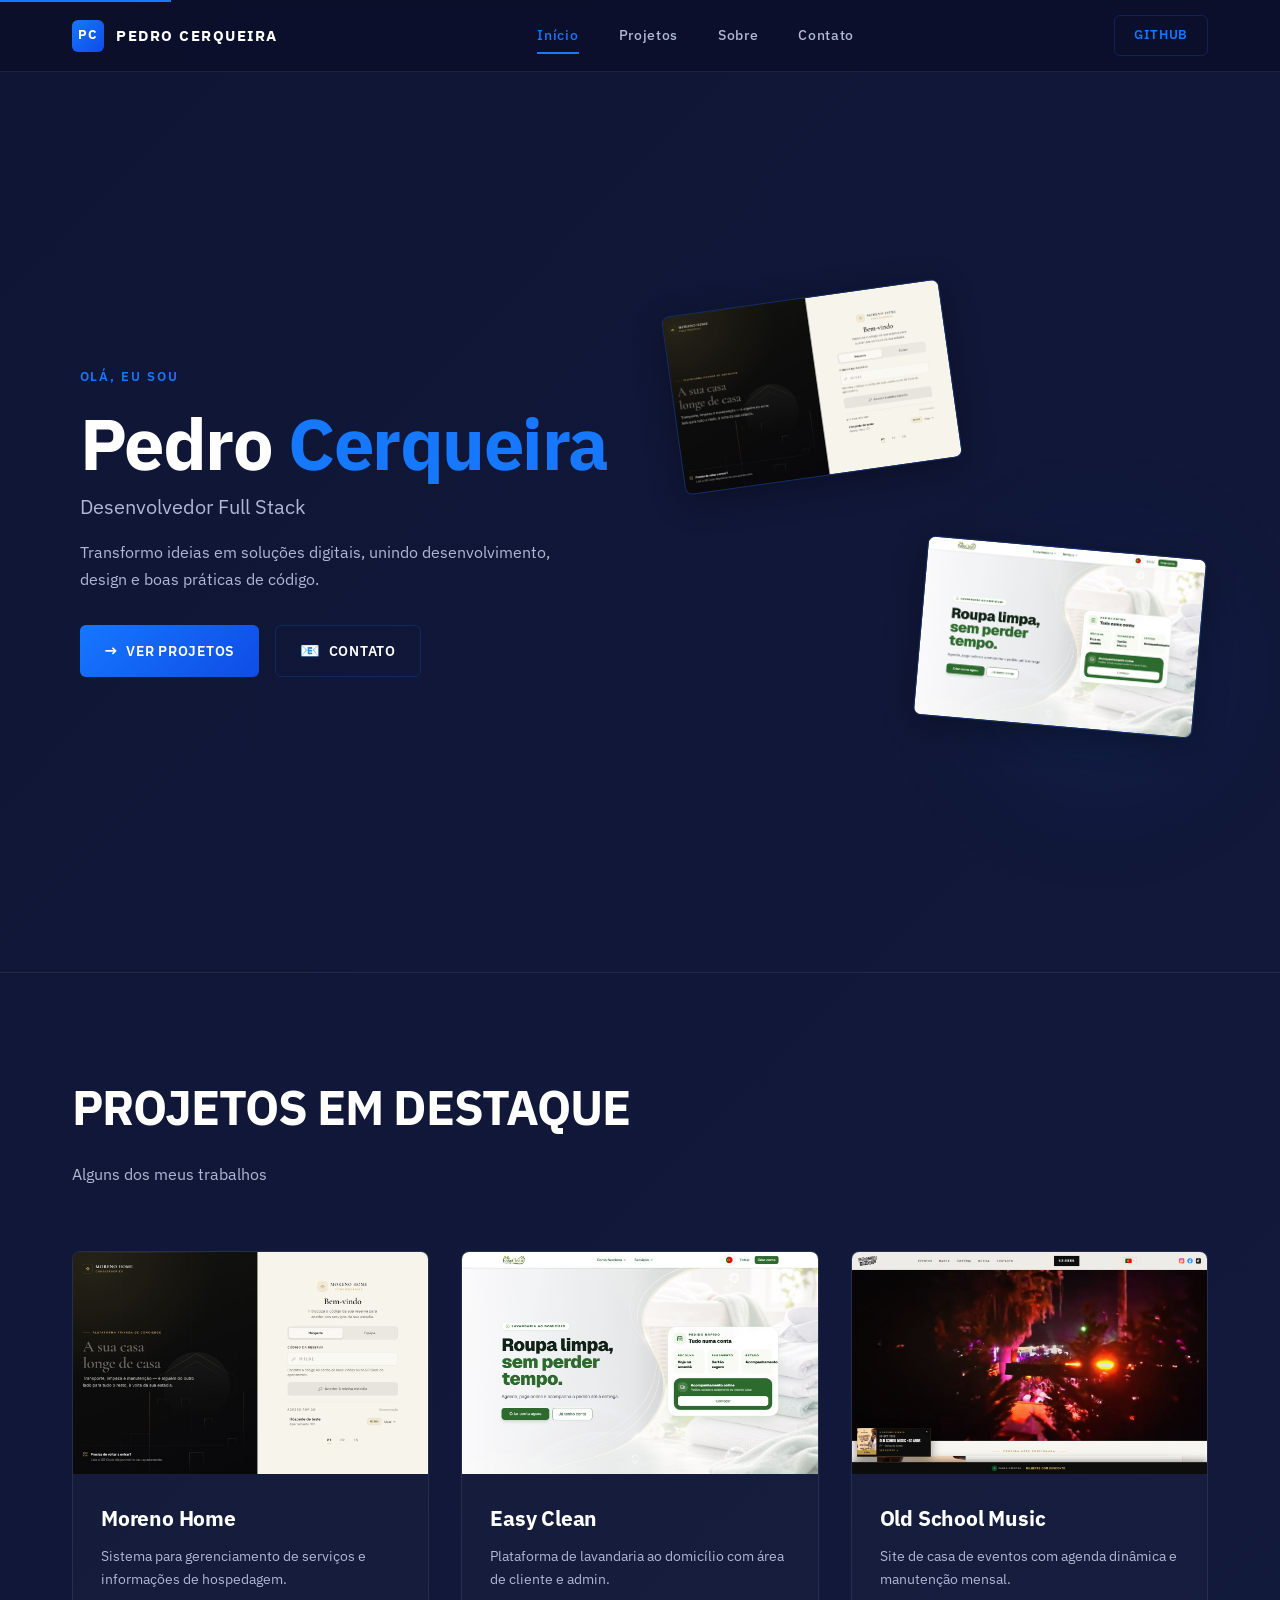
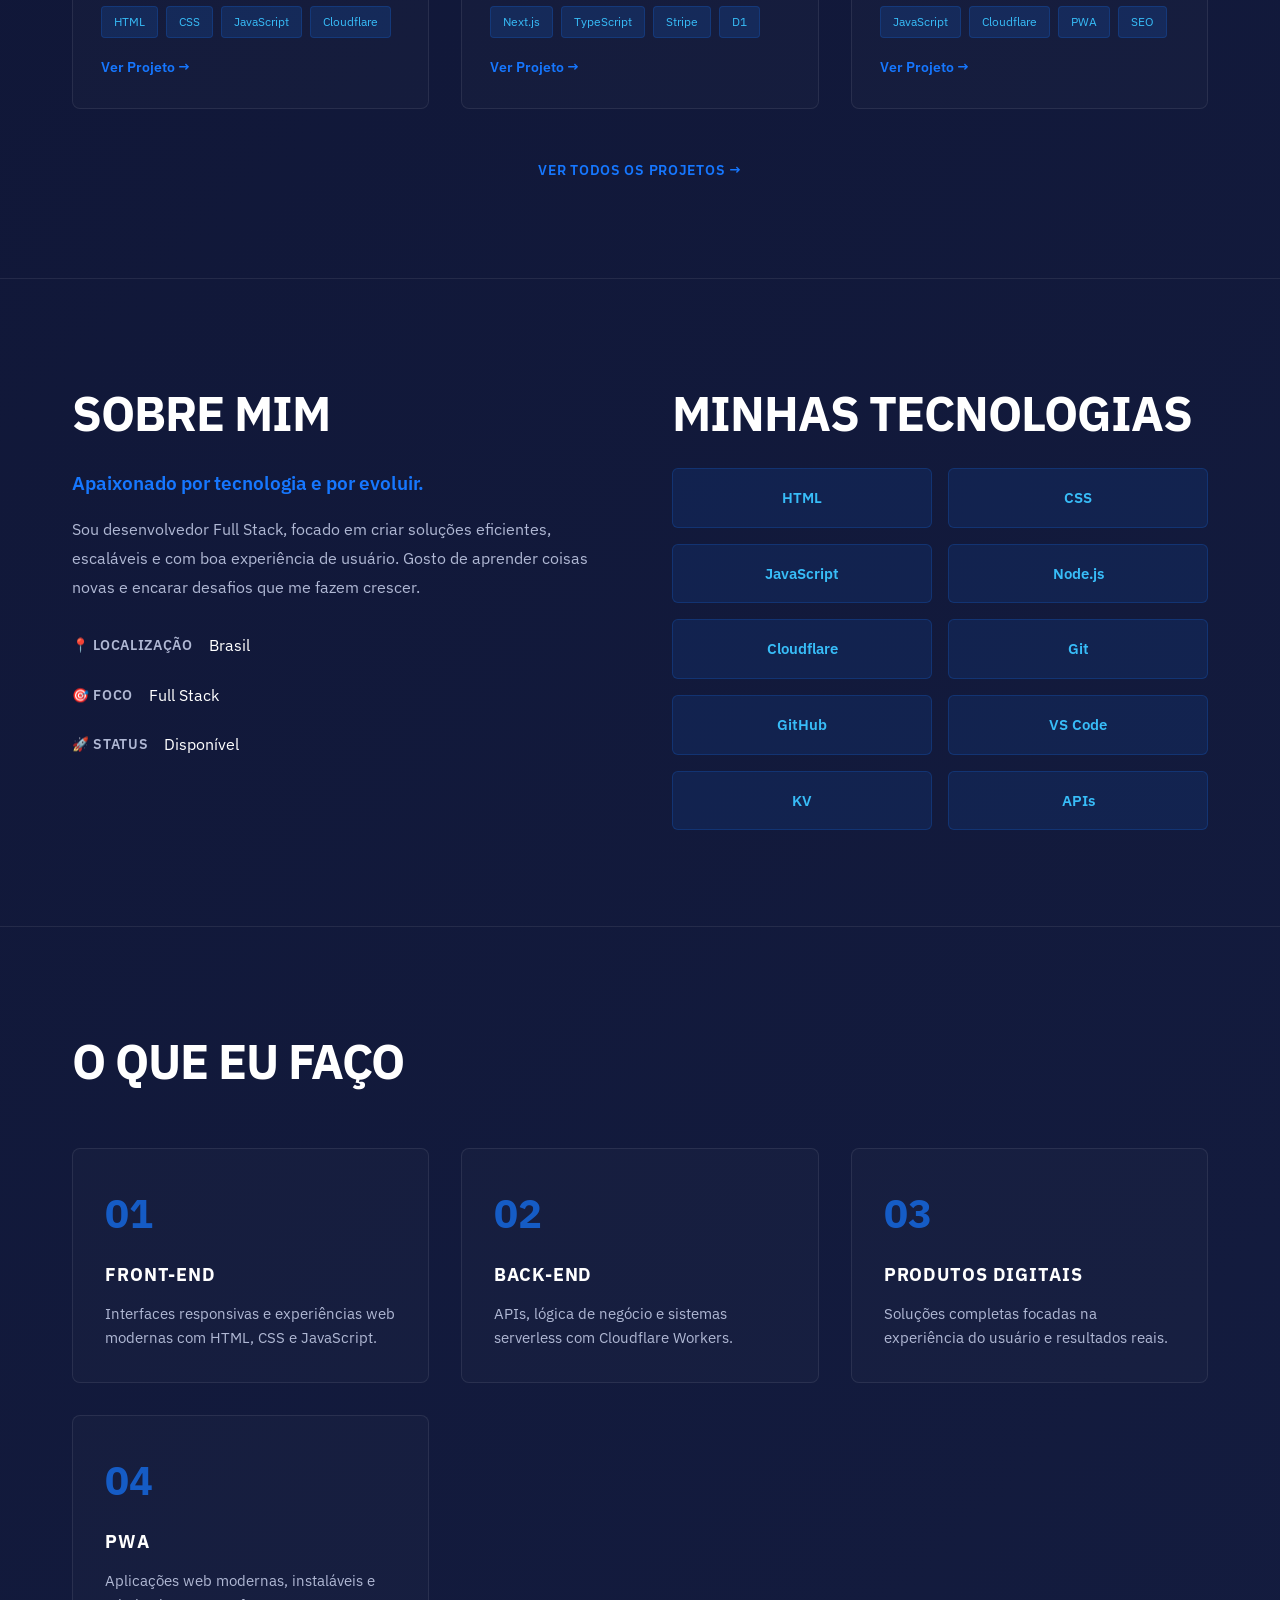
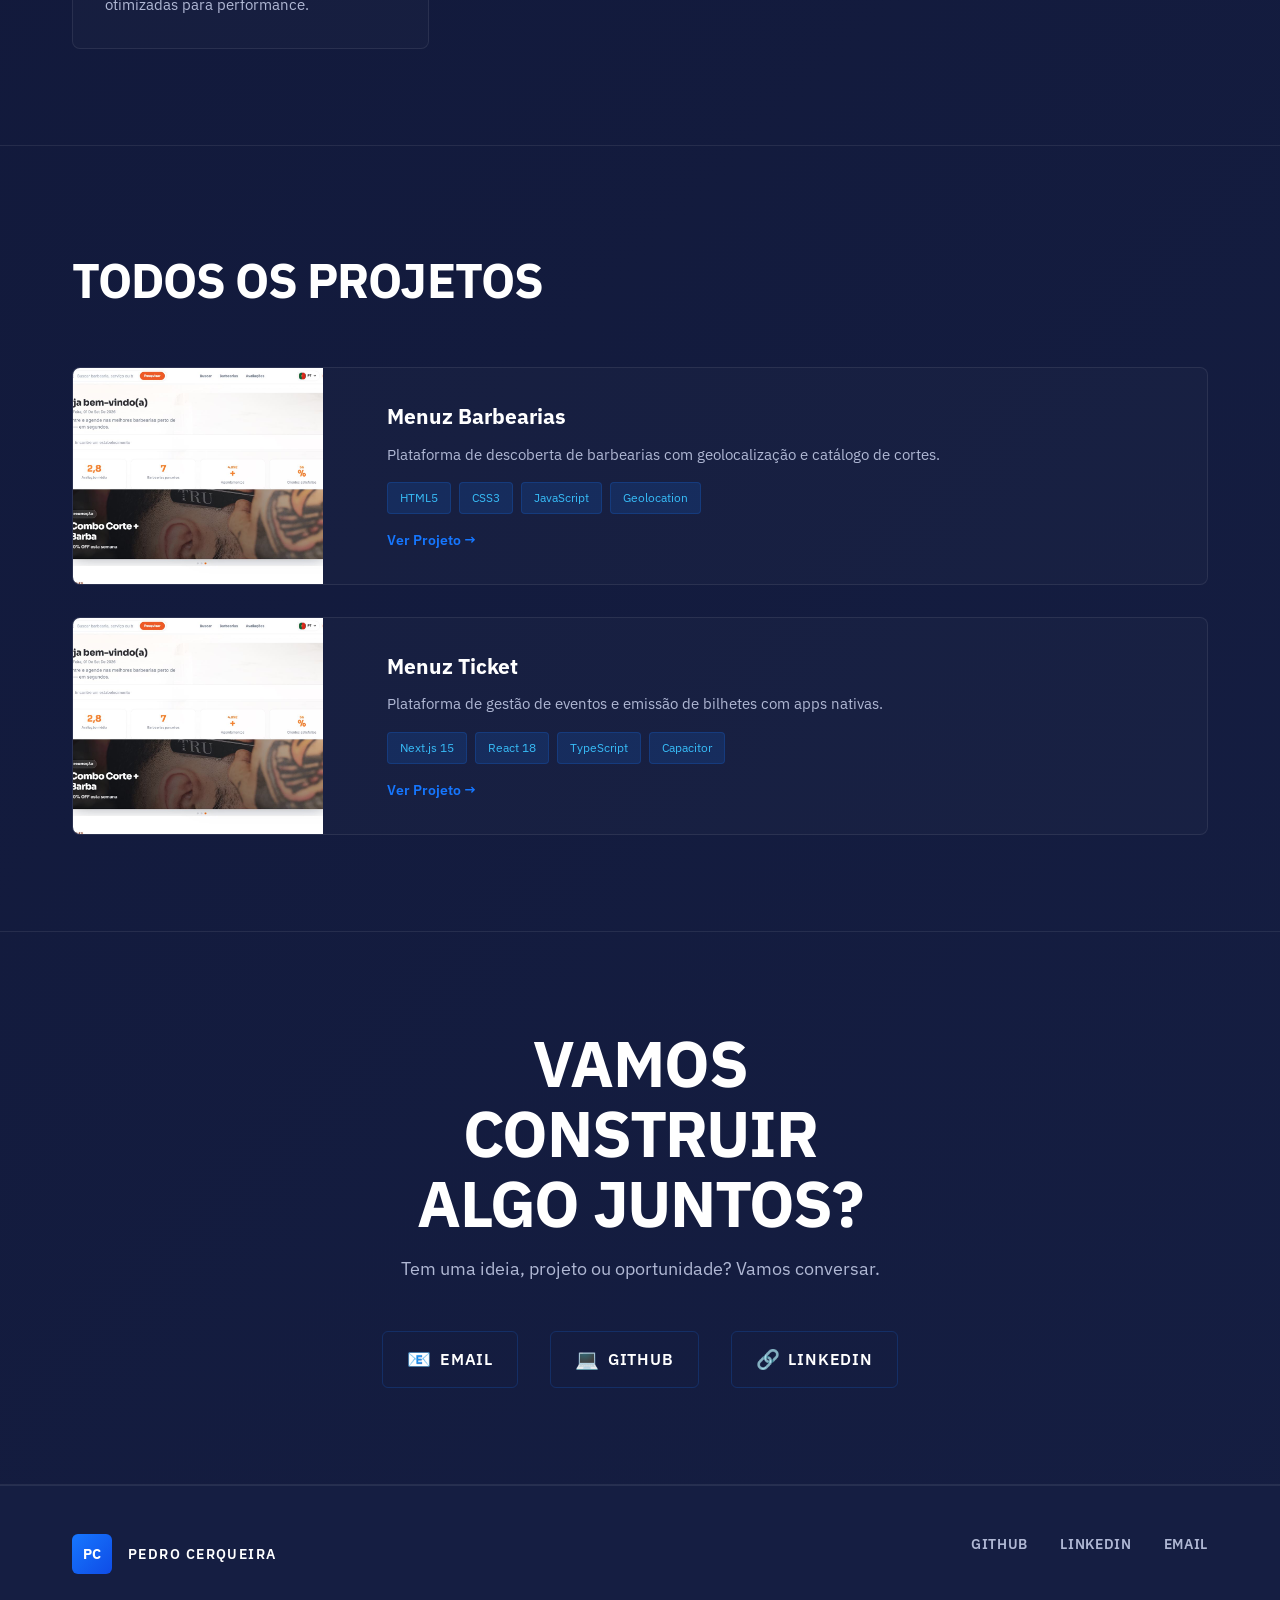
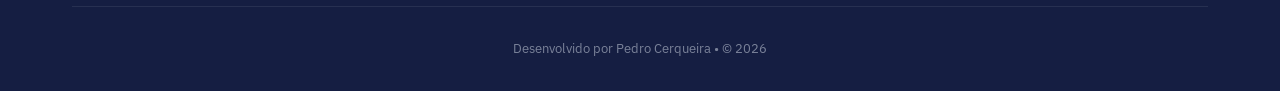
==== commit 8a4f765c: "refactor: redesign completo do portfólio com dark theme, blue accents e layout moderno - Restructura" ====
--- a/index.html
+++ b/index.html
@@ -3,35 +3,34 @@
 <head>
 <meta charset="utf-8">
 <meta name="viewport" content="width=device-width, initial-scale=1">
-<title>Pedro Cerqueira — Developer & Digital Products</title>
-<meta name="description" content="Desenvolvedor focado em criar soluções digitais, interfaces e experiências com código. Five projects in production.">
+<title>Pedro Cerqueira — Desenvolvedor Full Stack</title>
+<meta name="description" content="Desenvolvedor Full Stack focado em criar soluções digitais eficientes, escaláveis e com boa experiência de usuário.">
 <meta name="author" content="Pedro Cerqueira Cavalcante">
 <link rel="canonical" href="https://pedrocerqueiracavalcante.github.io/">
 
 <meta property="og:type" content="website">
-<meta property="og:title" content="Pedro Cerqueira — Developer & Digital Products">
-<meta property="og:description" content="Building digital experiences, products and systems with code.">
+<meta property="og:title" content="Pedro Cerqueira — Desenvolvedor Full Stack">
+<meta property="og:description" content="Transformo ideias em soluções digitais, unindo desenvolvimento, design e boas práticas.">
 <meta property="og:url" content="https://pedrocerqueiracavalcante.github.io/">
-<meta property="og:image" content="https://pedrocerqueiracavalcante.github.io/assets/img/og.jpg">
-<meta property="og:locale" content="pt_PT">
-<meta name="theme-color" content="#0A0E27">
-
-<link rel="icon" href="data:image/svg+xml,<svg xmlns='http://www.w3.org/2000/svg' viewBox='0 0 64 64'><rect width='64' height='64' rx='12' fill='%230A0E27'/><rect x='8' y='8' width='48' height='48' rx='8' fill='none' stroke='%231677FF' stroke-width='2.5'/><text x='32' y='42' font-size='26' font-family='monospace' font-weight='bold' fill='%231677FF' text-anchor='middle'>PC</text></svg>">
+<meta property="og:image" content="https://pedrocerqueiracavalcante.github.io/assets/img/moreno.jpg">
+<meta name="theme-color" content="#0F1535">
+
+<link rel="icon" href="data:image/svg+xml,<svg xmlns='http://www.w3.org/2000/svg' viewBox='0 0 64 64'><rect width='64' height='64' rx='12' fill='%230F1535'/><text x='32' y='42' font-size='32' font-family='monospace' font-weight='bold' fill='%231677FF' text-anchor='middle'>PC</text></svg>">
 
 <link rel="preconnect" href="https://fonts.googleapis.com">
 <link rel="preconnect" href="https://fonts.gstatic.com" crossorigin>
 <link href="https://fonts.googleapis.com/css2?family=IBM+Plex+Sans:wght@400;500;600;700&display=swap" rel="stylesheet">
 
 <script>document.documentElement.classList.add('js');</script>
-<link rel="stylesheet" href="assets/css/styles.css?v=11">
+<link rel="stylesheet" href="assets/css/styles.css?v=12">
 
 <script type="application/ld+json">
 {
   "@context": "https://schema.org",
   "@type": "Person",
   "name": "Pedro Cerqueira Cavalcante",
-  "jobTitle": "Developer",
-  "description": "Developer focused on building digital products.",
+  "jobTitle": "Desenvolvedor Full Stack",
+  "description": "Desenvolvedor focado em criar soluções digitais eficientes, escaláveis e com boa experiência de usuário.",
   "url": "https://pedrocerqueiracavalcante.github.io/",
   "email": "cerqueirapedro275@gmail.com",
   "sameAs": [
@@ -43,350 +42,272 @@
 </head>
 <body>
 
-<a class="skip" href="#projects">Skip to projects</a>
+<a class="skip" href="#projetos">Pular para projetos</a>
 
 <!-- NAVBAR -->
 <header class="navbar">
   <div class="container">
     <a href="/" class="navbar-logo">
-      <span class="logo-mark">PC</span>
+      <span class="logo-icon">PC</span>
+      <span class="logo-text">PEDRO CERQUEIRA</span>
     </a>
-    <nav class="navbar-nav">
-      <a href="#home" class="nav-link active">HOME</a>
-      <a href="#projects" class="nav-link">PROJECTS</a>
-      <a href="#about" class="nav-link">ABOUT</a>
-      <a href="#contact" class="nav-link">CONTACT</a>
+    <nav class="navbar-menu">
+      <a href="#inicio" class="nav-link active">Início</a>
+      <a href="#projetos" class="nav-link">Projetos</a>
+      <a href="#sobre" class="nav-link">Sobre</a>
+      <a href="#contato" class="nav-link">Contato</a>
     </nav>
-    <a href="#contact" class="navbar-cta">LET'S TALK</a>
+    <a href="https://github.com/Pedrocerqueiracavalcante" target="_blank" rel="noopener" class="navbar-cta">GitHub</a>
   </div>
 </header>
 
 <!-- HERO -->
-<section class="hero" id="home">
+<section class="hero" id="inicio">
   <div class="container">
     <div class="hero-content">
-      <div class="hero-label">DEVELOPER & DIGITAL CREATOR</div>
+      <p class="hero-label">OLÁ, EU SOU</p>
       <h1 class="hero-title">
-        <span class="line">PEDRO</span>
-        <span class="line">CERQUEIRA</span>
+        Pedro <span class="highlight">Cerqueira</span>
       </h1>
-      <p class="hero-desc">Building digital experiences, interfaces and systems with code. Five projects in production.</p>
+      <p class="hero-subtitle">Desenvolvedor Full Stack</p>
+      <p class="hero-desc">Transformo ideias em soluções digitais, unindo desenvolvimento, design e boas práticas de código.</p>
       <div class="hero-ctas">
-        <a href="#projects" class="btn btn-primary">VIEW MY WORK</a>
-        <a href="#about" class="btn btn-secondary">ABOUT ME</a>
-      </div>
-    </div>
+        <a href="#projetos" class="btn btn-primary">
+          <span class="btn-icon">→</span> Ver Projetos
+        </a>
+        <a href="#contato" class="btn btn-secondary">
+          <span class="btn-icon">📧</span> Contato
+        </a>
+      </div>
+    </div>
+
     <div class="hero-visual">
-      <div class="visual-grid"></div>
-      <div class="visual-glow"></div>
-      <div class="visual-lines"></div>
-    </div>
-  </div>
-</section>
-
-<!-- INTRO -->
-<section class="intro">
-  <div class="container">
-    <h2 class="section-title">I BUILD<br>DIGITAL<br>EXPERIENCES</h2>
-    <p class="intro-text">Full-stack development from interface to backend. Creating products that solve real problems.</p>
-  </div>
-</section>
-
-<!-- PROJECTS SECTION -->
-<section class="projects" id="projects">
+      <div class="visual-card card-1">
+        <img src="assets/img/moreno.jpg" alt="Moreno Home" loading="lazy" decoding="async">
+      </div>
+      <div class="visual-card card-2">
+        <img src="assets/img/easyclean.jpg" alt="Easy Clean" loading="lazy" decoding="async">
+      </div>
+      <div class="visual-accent"></div>
+    </div>
+  </div>
+</section>
+
+<!-- PROJETOS EM DESTAQUE -->
+<section class="projetos-destaque" id="projetos">
   <div class="container">
     <div class="section-header">
-      <h2 class="section-title">SELECTED PROJECTS</h2>
-      <p class="section-desc">Five complete systems in production</p>
-    </div>
-
-    <div class="projects-grid">
-
-      <!-- Project 01 -->
-      <article class="project-card" data-id="moreno">
-        <div class="project-image">
+      <h2 class="section-title">PROJETOS EM DESTAQUE</h2>
+      <p class="section-desc">Alguns dos meus trabalhos</p>
+    </div>
+
+    <div class="projetos-grid">
+
+      <!-- Projeto 1 -->
+      <article class="projeto-card">
+        <div class="projeto-image">
           <img src="assets/img/moreno.jpg" alt="Moreno Home" loading="lazy" decoding="async">
-          <div class="project-overlay"></div>
-        </div>
-        <div class="project-content">
-          <span class="project-tag">DIGITAL PRODUCT</span>
-          <h3 class="project-title">MORENO HOME</h3>
-          <p class="project-desc">Guest management platform for hospitality. Real-time operations, PWA, SSE.</p>
-          <div class="project-tech">
+        </div>
+        <div class="projeto-content">
+          <h3 class="projeto-title">Moreno Home</h3>
+          <p class="projeto-desc">Sistema para gerenciamento de serviços e informações de hospedagem.</p>
+          <div class="projeto-tech">
+            <span>HTML</span>
+            <span>CSS</span>
             <span>JavaScript</span>
-            <span>Cloudflare Pages</span>
-            <span>D1</span>
-            <span>PWA</span>
-          </div>
-          <a href="projetos/moreno-home.html" class="project-link">VIEW PROJECT →</a>
-        </div>
-      </article>
-
-      <!-- Project 02 -->
-      <article class="project-card" data-id="easyclean">
-        <div class="project-image">
+            <span>Cloudflare</span>
+          </div>
+          <a href="projetos/moreno-home.html" class="projeto-link">Ver Projeto →</a>
+        </div>
+      </article>
+
+      <!-- Projeto 2 -->
+      <article class="projeto-card">
+        <div class="projeto-image">
           <img src="assets/img/easyclean.jpg" alt="Easy Clean" loading="lazy" decoding="async">
-          <div class="project-overlay"></div>
-        </div>
-        <div class="project-content">
-          <span class="project-tag">WEB PLATFORM</span>
-          <h3 class="project-title">EASY CLEAN</h3>
-          <p class="project-desc">On-demand laundry service. Next.js, TypeScript, Stripe, 5 languages.</p>
-          <div class="project-tech">
-            <span>Next.js 15</span>
+        </div>
+        <div class="projeto-content">
+          <h3 class="projeto-title">Easy Clean</h3>
+          <p class="projeto-desc">Plataforma de lavandaria ao domicílio com área de cliente e admin.</p>
+          <div class="projeto-tech">
+            <span>Next.js</span>
             <span>TypeScript</span>
             <span>Stripe</span>
             <span>D1</span>
           </div>
-          <a href="projetos/easy-clean.html" class="project-link">VIEW PROJECT →</a>
-        </div>
-      </article>
-
-      <!-- Project 03 -->
-      <article class="project-card" data-id="osm">
-        <div class="project-image">
+          <a href="projetos/easy-clean.html" class="projeto-link">Ver Projeto →</a>
+        </div>
+      </article>
+
+      <!-- Projeto 3 -->
+      <article class="projeto-card">
+        <div class="projeto-image">
           <img src="assets/img/osm.jpg" alt="Old School Music" loading="lazy" decoding="async">
-          <div class="project-overlay"></div>
-        </div>
-        <div class="project-content">
-          <span class="project-tag">EVENTS WEBSITE</span>
-          <h3 class="project-title">OLD SCHOOL MUSIC</h3>
-          <p class="project-desc">Live music venue with dynamic calendar. Monthly maintenance since May 2026.</p>
-          <div class="project-tech">
+        </div>
+        <div class="projeto-content">
+          <h3 class="projeto-title">Old School Music</h3>
+          <p class="projeto-desc">Site de casa de eventos com agenda dinâmica e manutenção mensal.</p>
+          <div class="projeto-tech">
             <span>JavaScript</span>
             <span>Cloudflare</span>
             <span>PWA</span>
             <span>SEO</span>
           </div>
-          <a href="projetos/old-school-music.html" class="project-link">VIEW PROJECT →</a>
-        </div>
-      </article>
-
-      <!-- Project 04 -->
-      <article class="project-card" data-id="menuz">
-        <div class="project-image">
+          <a href="projetos/old-school-music.html" class="projeto-link">Ver Projeto →</a>
+        </div>
+      </article>
+
+    </div>
+
+    <div class="projetos-more">
+      <a href="#todos-projetos" class="link-more">Ver todos os projetos →</a>
+    </div>
+  </div>
+</section>
+
+<!-- SOBRE & TECNOLOGIAS -->
+<section class="sobre" id="sobre">
+  <div class="container">
+    <div class="sobre-grid">
+
+      <div class="sobre-content">
+        <h2 class="section-title">SOBRE MIM</h2>
+        <p class="sobre-intro">Apaixonado por tecnologia e por evoluir.</p>
+        <p class="sobre-text">Sou desenvolvedor Full Stack, focado em criar soluções eficientes, escaláveis e com boa experiência de usuário. Gosto de aprender coisas novas e encarar desafios que me fazem crescer.</p>
+        <div class="sobre-info">
+          <div class="info-item">
+            <span class="info-label">📍 Localização</span>
+            <span class="info-value">Brasil</span>
+          </div>
+          <div class="info-item">
+            <span class="info-label">🎯 Foco</span>
+            <span class="info-value">Full Stack</span>
+          </div>
+          <div class="info-item">
+            <span class="info-label">🚀 Status</span>
+            <span class="info-value">Disponível</span>
+          </div>
+        </div>
+      </div>
+
+      <div class="tecnologias-content">
+        <h3 class="section-title">MINHAS TECNOLOGIAS</h3>
+        <div class="tech-grid">
+          <div class="tech-item"><span>HTML</span></div>
+          <div class="tech-item"><span>CSS</span></div>
+          <div class="tech-item"><span>JavaScript</span></div>
+          <div class="tech-item"><span>Node.js</span></div>
+          <div class="tech-item"><span>Cloudflare</span></div>
+          <div class="tech-item"><span>Git</span></div>
+          <div class="tech-item"><span>GitHub</span></div>
+          <div class="tech-item"><span>VS Code</span></div>
+          <div class="tech-item"><span>KV</span></div>
+          <div class="tech-item"><span>APIs</span></div>
+        </div>
+      </div>
+
+    </div>
+  </div>
+</section>
+
+<!-- O QUE EU FAÇO -->
+<section class="o-que-faco">
+  <div class="container">
+    <h2 class="section-title">O QUE EU FAÇO</h2>
+
+    <div class="faco-grid">
+
+      <div class="faco-card">
+        <div class="faco-number">01</div>
+        <h3>FRONT-END</h3>
+        <p>Interfaces responsivas e experiências web modernas com HTML, CSS e JavaScript.</p>
+      </div>
+
+      <div class="faco-card">
+        <div class="faco-number">02</div>
+        <h3>BACK-END</h3>
+        <p>APIs, lógica de negócio e sistemas serverless com Cloudflare Workers.</p>
+      </div>
+
+      <div class="faco-card">
+        <div class="faco-number">03</div>
+        <h3>PRODUTOS DIGITAIS</h3>
+        <p>Soluções completas focadas na experiência do usuário e resultados reais.</p>
+      </div>
+
+      <div class="faco-card">
+        <div class="faco-number">04</div>
+        <h3>PWA</h3>
+        <p>Aplicações web modernas, instaláveis e otimizadas para performance.</p>
+      </div>
+
+    </div>
+  </div>
+</section>
+
+<!-- TODOS OS PROJETOS -->
+<section class="todos-projetos" id="todos-projetos">
+  <div class="container">
+    <h2 class="section-title">TODOS OS PROJETOS</h2>
+
+    <div class="projetos-list">
+
+      <article class="projeto-list-item">
+        <div class="projeto-list-image">
           <img src="assets/img/menuz.jpg" alt="Menuz Barbearias" loading="lazy" decoding="async">
-          <div class="project-overlay"></div>
-        </div>
-        <div class="project-content">
-          <span class="project-tag">DESIGN & PLATFORM</span>
-          <h3 class="project-title">MENUZ BARBEARIAS</h3>
-          <p class="project-desc">Barbershop discovery platform. Geolocation, filterable catalog, WhatsApp integration.</p>
-          <div class="project-tech">
+        </div>
+        <div class="projeto-list-content">
+          <h3>Menuz Barbearias</h3>
+          <p>Plataforma de descoberta de barbearias com geolocalização e catálogo de cortes.</p>
+          <div class="projeto-list-tech">
             <span>HTML5</span>
             <span>CSS3</span>
             <span>JavaScript</span>
             <span>Geolocation</span>
           </div>
-          <a href="projetos/menuz.html" class="project-link">VIEW PROJECT →</a>
-        </div>
-      </article>
-
-      <!-- Project 05 -->
-      <article class="project-card" data-id="ticket">
-        <div class="project-image">
+          <a href="projetos/menuz.html">Ver Projeto →</a>
+        </div>
+      </article>
+
+      <article class="projeto-list-item">
+        <div class="projeto-list-image">
           <img src="assets/img/menuz.jpg" alt="Menuz Ticket" loading="lazy" decoding="async">
-          <div class="project-overlay"></div>
-        </div>
-        <div class="project-content">
-          <span class="project-tag">FULL-STACK</span>
-          <h3 class="project-title">MENUZ TICKET</h3>
-          <p class="project-desc">Event management platform with native apps. Next.js, React, TypeScript, Capacitor.</p>
-          <div class="project-tech">
+        </div>
+        <div class="projeto-list-content">
+          <h3>Menuz Ticket</h3>
+          <p>Plataforma de gestão de eventos e emissão de bilhetes com apps nativas.</p>
+          <div class="projeto-list-tech">
             <span>Next.js 15</span>
             <span>React 18</span>
+            <span>TypeScript</span>
             <span>Capacitor</span>
-            <span>TypeScript</span>
-          </div>
-          <a href="https://menuzticket.com/" class="project-link" target="_blank" rel="noopener">VIEW PROJECT →</a>
-        </div>
-      </article>
-
-    </div>
-  </div>
-</section>
-
-<!-- FEATURED PROJECT -->
-<section class="featured">
-  <div class="container">
-    <div class="featured-grid">
-      <div class="featured-image">
-        <img src="assets/img/moreno.jpg" alt="Moreno Home Featured" loading="lazy" decoding="async">
-        <div class="featured-accent"></div>
-      </div>
-      <div class="featured-content">
-        <div class="featured-label">FEATURED PROJECT</div>
-        <h2 class="featured-title">MORENO HOME</h2>
-        <div class="featured-meta">
-          <span>WEB EXPERIENCE</span>
-          <span>2026</span>
-        </div>
-        <p class="featured-desc">Complete guest management system for hospitality. Built with modern tech stack, real-time updates, PWA capabilities, and mobile-first design.</p>
-        <div class="featured-tech">
-          <span>JavaScript</span>
-          <span>HTML5</span>
-          <span>CSS3</span>
-          <span>Cloudflare Pages</span>
-          <span>D1 Database</span>
-          <span>REST API</span>
-          <span>PWA</span>
-          <span>Service Worker</span>
-        </div>
-        <div class="featured-ctas">
-          <a href="projetos/moreno-home.html" class="btn btn-primary">VIEW PROJECT</a>
-          <a href="https://moreno-home.pages.dev" target="_blank" rel="noopener" class="btn btn-secondary">LIVE DEMO</a>
-        </div>
-      </div>
-    </div>
-  </div>
-</section>
-
-<!-- WHAT I BUILD -->
-<section class="what-i-build">
-  <div class="container">
-    <h2 class="section-title">WHAT I BUILD</h2>
-
-    <div class="what-grid">
-      <div class="what-card">
-        <div class="what-number">01</div>
-        <h3>WEB DEVELOPMENT</h3>
-        <p>Responsive interfaces, modern JavaScript, progressive web apps</p>
-      </div>
-      <div class="what-card">
-        <div class="what-number">02</div>
-        <h3>DIGITAL PRODUCTS</h3>
-        <p>Complete systems from design to deployment, user experience focused</p>
-      </div>
-      <div class="what-card">
-        <div class="what-number">03</div>
-        <h3>BACKEND & APIs</h3>
-        <p>Scalable serverless architecture, REST APIs, real-time systems</p>
-      </div>
-      <div class="what-card">
-        <div class="what-number">04</div>
-        <h3>INTERACTIVE EXPERIENCES</h3>
-        <p>Smooth animations, microinteractions, performance optimized</p>
-      </div>
-    </div>
-  </div>
-</section>
-
-<!-- TECH STACK -->
-<section class="tech-stack">
-  <div class="container">
-    <h2 class="section-title">TECH STACK</h2>
-
-    <div class="tech-categories">
-      <div class="tech-category">
-        <h3 class="tech-cat-title">FRONTEND</h3>
-        <div class="tech-items">
-          <span class="tech-item">HTML5</span>
-          <span class="tech-item">CSS3</span>
-          <span class="tech-item">JavaScript ES6+</span>
-          <span class="tech-item">Responsive Design</span>
-          <span class="tech-item">PWA</span>
-        </div>
-      </div>
-
-      <div class="tech-category">
-        <h3 class="tech-cat-title">BACKEND</h3>
-        <div class="tech-items">
-          <span class="tech-item">Cloudflare Workers</span>
-          <span class="tech-item">Pages Functions</span>
-          <span class="tech-item">Node.js</span>
-          <span class="tech-item">REST APIs</span>
-          <span class="tech-item">Webhooks</span>
-        </div>
-      </div>
-
-      <div class="tech-category">
-        <h3 class="tech-cat-title">DATA & STORAGE</h3>
-        <div class="tech-items">
-          <span class="tech-item">Cloudflare KV</span>
-          <span class="tech-item">Cloudflare D1</span>
-          <span class="tech-item">SQLite</span>
-          <span class="tech-item">Drizzle ORM</span>
-        </div>
-      </div>
-
-      <div class="tech-category">
-        <h3 class="tech-cat-title">TOOLS</h3>
-        <div class="tech-items">
-          <span class="tech-item">Git & GitHub</span>
-          <span class="tech-item">VS Code</span>
-          <span class="tech-item">Service Worker</span>
-          <span class="tech-item">SEO Optimization</span>
-        </div>
-      </div>
-    </div>
-  </div>
-</section>
-
-<!-- ABOUT -->
-<section class="about" id="about">
-  <div class="container">
-    <h2 class="section-title">ABOUT ME</h2>
-
-    <div class="about-grid">
-      <div class="about-text">
-        <p class="about-intro">I build digital products from end to end: interface, backend, database, and deployment. Complete systems that solve real problems.</p>
-
-        <p>I think in terms of user experience, performance, and code quality. Every line of code is intentional.</p>
-
-        <p>Currently available for projects and full-time positions in Portugal, Brazil, Luxembourg, or remote.</p>
-
-        <div class="about-cta">
-          <a href="https://github.com/Pedrocerqueiracavalcante" class="btn btn-secondary" target="_blank" rel="noopener">VIEW MY GITHUB</a>
-        </div>
-      </div>
-
-      <div class="about-info">
-        <div class="info-item">
-          <h4>EXPERIENCE</h4>
-          <p>5 projects in production</p>
-        </div>
-        <div class="info-item">
-          <h4>FOCUS</h4>
-          <p>Web development & digital products</p>
-        </div>
-        <div class="info-item">
-          <h4>APPROACH</h4>
-          <p>Full-stack, end-to-end solutions</p>
-        </div>
-        <div class="info-item">
-          <h4>MAINTENANCE</h4>
-          <p>Monthly client support since May 2026</p>
-        </div>
-      </div>
-    </div>
-  </div>
-</section>
-
-<!-- CONTACT -->
-<section class="contact" id="contact">
-  <div class="container">
-    <div class="contact-content">
-      <h2 class="contact-title">
-        LET'S BUILD<br>
-        SOMETHING<br>
-        GREAT.
-      </h2>
-      <p class="contact-desc">Have a project, idea or opportunity? Let's talk.</p>
-
-      <div class="contact-links">
-        <a href="mailto:cerqueirapedro275@gmail.com" class="contact-link">
-          <span>EMAIL</span>
-          <span class="arrow">→</span>
-        </a>
-        <a href="https://github.com/Pedrocerqueiracavalcante" target="_blank" rel="noopener" class="contact-link">
-          <span>GITHUB</span>
-          <span class="arrow">→</span>
-        </a>
-        <a href="https://www.linkedin.com/in/pedrocerq/" target="_blank" rel="noopener" class="contact-link">
-          <span>LINKEDIN</span>
-          <span class="arrow">→</span>
-        </a>
-      </div>
+          </div>
+          <a href="https://menuzticket.com/" target="_blank" rel="noopener">Ver Projeto →</a>
+        </div>
+      </article>
+
+    </div>
+  </div>
+</section>
+
+<!-- CONTATO -->
+<section class="contato" id="contato">
+  <div class="container">
+    <h2 class="contato-title">
+      VAMOS<br>CONSTRUIR<br>ALGO JUNTOS?
+    </h2>
+    <p class="contato-desc">Tem uma ideia, projeto ou oportunidade? Vamos conversar.</p>
+
+    <div class="contato-links">
+      <a href="mailto:cerqueirapedro275@gmail.com" class="contato-link">
+        <span class="icon">📧</span> Email
+      </a>
+      <a href="https://github.com/Pedrocerqueiracavalcante" target="_blank" rel="noopener" class="contato-link">
+        <span class="icon">💻</span> GitHub
+      </a>
+      <a href="https://www.linkedin.com/in/pedrocerq/" target="_blank" rel="noopener" class="contato-link">
+        <span class="icon">🔗</span> LinkedIn
+      </a>
     </div>
   </div>
 </section>
@@ -396,26 +317,19 @@
   <div class="container">
     <div class="footer-content">
       <div class="footer-brand">
-        <p class="footer-name">PEDRO CERQUEIRA</p>
-        <p class="footer-title">DIGITAL DEVELOPMENT</p>
-        <p class="footer-year">© 2026</p>
-      </div>
-      <nav class="footer-nav">
-        <a href="#home">HOME</a>
-        <a href="#projects">PROJECTS</a>
-        <a href="#about">ABOUT</a>
-        <a href="#contact">CONTACT</a>
-      </nav>
-      <div class="footer-social">
-        <a href="https://github.com/Pedrocerqueiracavalcante" target="_blank" rel="noopener">GITHUB</a>
-        <a href="https://www.linkedin.com/in/pedrocerq/" target="_blank" rel="noopener">LINKEDIN</a>
-      </div>
-    </div>
-    <div class="footer-divider"></div>
-    <p class="footer-credit">Built with precision and care.</p>
+        <span class="footer-logo">PC</span>
+        <p>PEDRO CERQUEIRA</p>
+      </div>
+      <div class="footer-links">
+        <a href="https://github.com/Pedrocerqueiracavalcante" target="_blank" rel="noopener">GitHub</a>
+        <a href="https://www.linkedin.com/in/pedrocerq/" target="_blank" rel="noopener">LinkedIn</a>
+        <a href="mailto:cerqueirapedro275@gmail.com">Email</a>
+      </div>
+    </div>
+    <p class="footer-credit">Desenvolvido por Pedro Cerqueira • © 2026</p>
   </div>
 </footer>
 
-<script src="assets/js/main.js?v=11" defer></script>
+<script src="assets/js/main.js?v=12" defer></script>
 </body>
 </html>
--- a/assets/css/styles.css
+++ b/assets/css/styles.css
@@ -1,13 +1,13 @@
 /* ========================================================================
-   PEDRO CERQUEIRA — DARK/TECH PORTFOLIO
-   Modern, professional, visually impactful with tech aesthetic
+   PEDRO CERQUEIRA — DARK TECH PORTFOLIO
+   Based on reference aesthetic: dark + blue + tech + modern
    ======================================================================== */
 
 :root {
   /* COLORS */
-  --bg-primary: #0A0E27;
-  --bg-secondary: #0F1535;
-  --bg-tertiary: #151D3E;
+  --bg-primary: #0F1535;
+  --bg-secondary: #151E42;
+  --bg-tertiary: #1A2554;
   --text-primary: #FFFFFF;
   --text-secondary: #B0B8D4;
   --text-tertiary: #7A8299;
@@ -15,14 +15,13 @@
   --accent-light: #38BDF8;
   --accent-dark: #0F4CE6;
   --border: rgba(255, 255, 255, 0.08);
-  --border-strong: rgba(255, 255, 255, 0.12);
+  --border-strong: rgba(22, 119, 255, 0.2);
 
   /* TYPOGRAPHY */
   --font-sans: 'IBM Plex Sans', system-ui, -apple-system, sans-serif;
 
   /* TIMING */
   --transition: 0.35s cubic-bezier(0.4, 0, 0.2, 1);
-  --transition-fast: 0.2s ease-out;
 }
 
 * {
@@ -36,7 +35,7 @@
 }
 
 body {
-  background: var(--bg-primary);
+  background: linear-gradient(135deg, var(--bg-primary) 0%, var(--bg-secondary) 100%);
   color: var(--text-primary);
   font-family: var(--font-sans);
   font-size: 1rem;
@@ -49,7 +48,7 @@
 a {
   color: inherit;
   text-decoration: none;
-  transition: color var(--transition);
+  transition: all var(--transition);
 }
 
 img {
@@ -59,9 +58,9 @@
 }
 
 .container {
-  max-width: 1400px;
+  max-width: 1200px;
   margin: 0 auto;
-  padding: 0 2.5rem;
+  padding: 0 2rem;
 }
 
 .skip {
@@ -85,16 +84,16 @@
 .btn {
   display: inline-flex;
   align-items: center;
-  gap: 0.75rem;
-  padding: 0.875rem 1.75rem;
+  gap: 0.5rem;
+  padding: 0.75rem 1.5rem;
   border-radius: 6px;
-  font-size: 0.875rem;
-  font-weight: 600;
+  font-size: 0.9rem;
+  font-weight: 600;
+  border: none;
+  cursor: pointer;
+  transition: all var(--transition);
+  text-transform: uppercase;
   letter-spacing: 0.05em;
-  text-transform: uppercase;
-  transition: all var(--transition);
-  cursor: pointer;
-  border: none;
 }
 
 .btn-primary {
@@ -104,7 +103,7 @@
 
 .btn-primary:hover {
   transform: translateY(-2px);
-  box-shadow: 0 12px 24px rgba(22, 119, 255, 0.25);
+  box-shadow: 0 12px 24px rgba(22, 119, 255, 0.3);
 }
 
 .btn-secondary {
@@ -115,8 +114,11 @@
 
 .btn-secondary:hover {
   border-color: var(--accent);
-  color: var(--accent);
-  background: rgba(22, 119, 255, 0.05);
+  background: rgba(22, 119, 255, 0.1);
+}
+
+.btn-icon {
+  font-size: 1.1em;
 }
 
 /* ========================================================================
@@ -127,11 +129,11 @@
   position: fixed;
   top: 0;
   width: 100%;
-  background: rgba(10, 14, 39, 0.7);
-  backdrop-filter: blur(12px);
+  background: rgba(15, 21, 53, 0.7);
+  backdrop-filter: blur(10px);
   border-bottom: 1px solid var(--border);
   z-index: 100;
-  height: 5rem;
+  height: 4.5rem;
 }
 
 .navbar .container {
@@ -144,36 +146,41 @@
 .navbar-logo {
   display: flex;
   align-items: center;
-  justify-content: center;
-  width: 40px;
-  height: 40px;
-  background: linear-gradient(135deg, var(--accent) 0%, var(--accent-dark) 100%);
-  border-radius: 8px;
+  gap: 0.75rem;
   font-weight: 700;
-  font-size: 0.875rem;
-  transition: all var(--transition);
-}
-
-.navbar-logo:hover {
-  transform: scale(1.05);
-  box-shadow: 0 8px 16px rgba(22, 119, 255, 0.3);
-}
-
-.navbar-nav {
-  display: flex;
-  gap: 3rem;
-  flex: 1;
-  justify-content: center;
-}
-
-.nav-link {
-  font-size: 0.75rem;
-  font-weight: 600;
+  font-size: 0.95rem;
   letter-spacing: 0.1em;
   text-transform: uppercase;
+}
+
+.logo-icon {
+  width: 32px;
+  height: 32px;
+  background: linear-gradient(135deg, var(--accent) 0%, var(--accent-dark) 100%);
+  border-radius: 6px;
+  display: flex;
+  align-items: center;
+  justify-content: center;
+  font-size: 0.8rem;
+  font-weight: 700;
+  color: white;
+}
+
+.logo-text {
+  color: var(--text-primary);
+}
+
+.navbar-menu {
+  display: flex;
+  gap: 2.5rem;
+}
+
+.nav-link {
+  font-size: 0.85rem;
+  font-weight: 500;
   color: var(--text-secondary);
   position: relative;
-  transition: color var(--transition);
+  letter-spacing: 0.05em;
 }
 
 .nav-link::after {
@@ -198,22 +205,20 @@
 }
 
 .navbar-cta {
-  padding: 0.75rem 1.5rem;
+  padding: 0.6rem 1.2rem;
   border-radius: 6px;
-  border: 1.5px solid var(--border-strong);
-  font-size: 0.75rem;
-  font-weight: 600;
-  letter-spacing: 0.1em;
+  border: 1px solid var(--border-strong);
+  font-size: 0.8rem;
+  font-weight: 600;
+  color: var(--accent);
+  transition: all var(--transition);
   text-transform: uppercase;
-  color: var(--text-primary);
-  transition: all var(--transition);
-  white-space: nowrap;
+  letter-spacing: 0.05em;
 }
 
 .navbar-cta:hover {
+  background: rgba(22, 119, 255, 0.1);
   border-color: var(--accent);
-  color: var(--accent);
-  background: rgba(22, 119, 255, 0.08);
 }
 
 /* ========================================================================
@@ -221,13 +226,12 @@
    ======================================================================== */
 
 .hero {
-  margin-top: 5rem;
-  padding: 6rem 0;
+  margin-top: 4.5rem;
+  padding: 5rem 0;
   min-height: 100vh;
   display: flex;
   align-items: center;
   position: relative;
-  overflow: hidden;
 }
 
 .hero .container {
@@ -235,46 +239,16 @@
   grid-template-columns: 1fr 1fr;
   gap: 4rem;
   align-items: center;
-  position: relative;
-  z-index: 2;
 }
 
 .hero-label {
-  font-size: 0.75rem;
+  font-size: 0.8rem;
   font-weight: 600;
   letter-spacing: 0.15em;
   text-transform: uppercase;
   color: var(--accent);
-  margin-bottom: 1.5rem;
+  margin-bottom: 1rem;
   animation: slideDown 0.8s ease-out;
-}
-
-.hero-title {
-  font-size: clamp(3rem, 10vw, 5.5rem);
-  font-weight: 700;
-  line-height: 0.95;
-  letter-spacing: -0.02em;
-  margin-bottom: 2rem;
-}
-
-.hero-title .line {
-  display: block;
-  animation: slideUp 0.8s ease-out forwards;
-  opacity: 0;
-}
-
-.hero-title .line:nth-child(1) { animation-delay: 0.1s; }
-.hero-title .line:nth-child(2) { animation-delay: 0.2s; }
-
-@keyframes slideUp {
-  from {
-    opacity: 0;
-    transform: translateY(40px);
-  }
-  to {
-    opacity: 1;
-    transform: translateY(0);
-  }
 }
 
 @keyframes slideDown {
@@ -288,55 +262,109 @@
   }
 }
 
+.hero-title {
+  font-size: clamp(2.5rem, 8vw, 4.5rem);
+  font-weight: 700;
+  line-height: 1.1;
+  letter-spacing: -0.02em;
+  margin-bottom: 0.5rem;
+  animation: slideUp 0.8s ease-out 0.1s both;
+}
+
+@keyframes slideUp {
+  from {
+    opacity: 0;
+    transform: translateY(30px);
+  }
+  to {
+    opacity: 1;
+    transform: translateY(0);
+  }
+}
+
+.hero-title .highlight {
+  color: var(--accent);
+}
+
+.hero-subtitle {
+  font-size: 1.25rem;
+  color: var(--text-secondary);
+  margin-bottom: 1rem;
+  animation: slideUp 0.8s ease-out 0.2s both;
+}
+
 .hero-desc {
-  font-size: 1.1rem;
+  font-size: 1rem;
   color: var(--text-secondary);
+  max-width: 500px;
   line-height: 1.7;
-  max-width: 500px;
-  margin-bottom: 2.5rem;
-  animation: slideUp 0.8s ease-out 0.3s forwards;
-  opacity: 0;
+  margin-bottom: 2rem;
+  animation: slideUp 0.8s ease-out 0.3s both;
 }
 
 .hero-ctas {
   display: flex;
-  gap: 1.5rem;
-  animation: slideUp 0.8s ease-out 0.4s forwards;
-  opacity: 0;
+  gap: 1rem;
+  animation: slideUp 0.8s ease-out 0.4s both;
   flex-wrap: wrap;
 }
 
 .hero-visual {
   position: relative;
-  height: 500px;
-  animation: slideUp 0.8s ease-out 0.5s forwards;
-  opacity: 0;
-}
-
-.visual-grid {
+  height: 450px;
+  animation: slideUp 0.8s ease-out 0.5s both;
+}
+
+.visual-card {
   position: absolute;
+  width: 280px;
+  height: 180px;
+  border-radius: 8px;
+  overflow: hidden;
+  border: 1px solid var(--border-strong);
+  background: rgba(255, 255, 255, 0.02);
+  box-shadow: 0 8px 32px rgba(0, 0, 0, 0.3);
+}
+
+.visual-card img {
+  width: 100%;
+  height: 100%;
+  object-fit: cover;
+}
+
+.card-1 {
   top: 0;
   left: 0;
-  width: 100%;
-  height: 100%;
-  background-image:
-    linear-gradient(rgba(22, 119, 255, 0.08) 1px, transparent 1px),
-    linear-gradient(90deg, rgba(22, 119, 255, 0.08) 1px, transparent 1px);
-  background-size: 50px 50px;
-  border-radius: 8px;
-  z-index: 1;
-}
-
-.visual-glow {
+  z-index: 3;
+  transform: rotate(-8deg);
+}
+
+.card-1:hover {
+  transform: rotate(-8deg) translateY(-8px);
+}
+
+.card-2 {
+  bottom: 20px;
+  right: 0;
+  z-index: 2;
+  transform: rotate(5deg);
+}
+
+.card-2:hover {
+  transform: rotate(5deg) translateY(-8px);
+}
+
+.visual-accent {
   position: absolute;
   top: 50%;
-  right: 0;
-  width: 400px;
-  height: 400px;
+  right: -50px;
+  width: 300px;
+  height: 300px;
   background: radial-gradient(circle, rgba(22, 119, 255, 0.15) 0%, transparent 70%);
   border-radius: 50%;
   filter: blur(60px);
   animation: pulse 3s ease-in-out infinite;
+  z-index: 1;
 }
 
 @keyframes pulse {
@@ -344,46 +372,13 @@
   50% { transform: scale(1.1); opacity: 0.8; }
 }
 
-.visual-lines {
-  position: absolute;
-  top: 20%;
-  left: 10%;
-  width: 80%;
-  height: 60%;
-  border: 1px solid var(--border);
-  border-radius: 8px;
-}
-
 /* ========================================================================
-   INTRO
+   PROJETOS DESTAQUE
    ======================================================================== */
 
-.intro {
+.projetos-destaque {
   padding: 6rem 0;
-  background: linear-gradient(180deg, transparent 0%, rgba(22, 119, 255, 0.05) 100%);
-  border-bottom: 1px solid var(--border);
-  text-align: center;
-}
-
-.intro .section-title {
-  font-size: clamp(2rem, 8vw, 4rem);
-  line-height: 1.1;
-  margin-bottom: 2rem;
-}
-
-.intro-text {
-  font-size: 1.1rem;
-  color: var(--text-secondary);
-  max-width: 600px;
-  margin: 0 auto;
-}
-
-/* ========================================================================
-   PROJECTS
-   ======================================================================== */
-
-.projects {
-  padding: 8rem 0;
+  border-top: 1px solid var(--border);
   border-bottom: 1px solid var(--border);
 }
 
@@ -392,9 +387,8 @@
 }
 
 .section-title {
-  font-size: clamp(2rem, 8vw, 3.5rem);
+  font-size: clamp(2rem, 5vw, 3rem);
   font-weight: 700;
-  line-height: 1.1;
   letter-spacing: -0.02em;
   margin-bottom: 1rem;
 }
@@ -404,13 +398,14 @@
   color: var(--text-secondary);
 }
 
-.projects-grid {
+.projetos-grid {
   display: grid;
-  grid-template-columns: repeat(auto-fit, minmax(380px, 1fr));
-  gap: 2.5rem;
-}
-
-.project-card {
+  grid-template-columns: repeat(auto-fit, minmax(350px, 1fr));
+  gap: 2rem;
+  margin-bottom: 3rem;
+}
+
+.projeto-card {
   background: rgba(255, 255, 255, 0.02);
   border: 1px solid var(--border);
   border-radius: 8px;
@@ -420,11 +415,9 @@
   opacity: 0;
 }
 
-.project-card:nth-child(1) { animation-delay: 0.1s; }
-.project-card:nth-child(2) { animation-delay: 0.2s; }
-.project-card:nth-child(3) { animation-delay: 0.3s; }
-.project-card:nth-child(4) { animation-delay: 0.4s; }
-.project-card:nth-child(5) { animation-delay: 0.5s; }
+.projeto-card:nth-child(1) { animation-delay: 0.1s; }
+.projeto-card:nth-child(2) { animation-delay: 0.2s; }
+.projeto-card:nth-child(3) { animation-delay: 0.3s; }
 
 @keyframes fadeInUp {
   from {
@@ -437,419 +430,391 @@
   }
 }
 
-.project-card:hover {
+.projeto-card:hover {
   border-color: var(--accent);
   background: rgba(22, 119, 255, 0.05);
   transform: translateY(-8px);
-  box-shadow: 0 20px 40px rgba(22, 119, 255, 0.15);
-}
-
-.project-image {
+  box-shadow: 0 16px 32px rgba(22, 119, 255, 0.15);
+}
+
+.projeto-image {
   position: relative;
   overflow: hidden;
   aspect-ratio: 16 / 10;
   background: var(--bg-secondary);
 }
 
-.project-image img {
+.projeto-image img {
   width: 100%;
   height: 100%;
   object-fit: cover;
   transition: transform var(--transition);
 }
 
-.project-overlay {
-  position: absolute;
-  inset: 0;
-  background: linear-gradient(135deg, rgba(22, 119, 255, 0.1) 0%, transparent 100%);
-  opacity: 0;
-  transition: opacity var(--transition);
-}
-
-.project-card:hover .project-image img {
+.projeto-card:hover .projeto-image img {
   transform: scale(1.08);
 }
 
-.project-card:hover .project-overlay {
-  opacity: 1;
-}
-
-.project-content {
-  padding: 2rem;
-}
-
-.project-tag {
-  font-size: 0.65rem;
+.projeto-content {
+  padding: 1.75rem;
+}
+
+.projeto-title {
+  font-size: 1.3rem;
   font-weight: 700;
-  letter-spacing: 0.12em;
-  text-transform: uppercase;
-  color: var(--accent);
-  margin-bottom: 0.75rem;
-  display: block;
-}
-
-.project-title {
-  font-size: 1.5rem;
-  font-weight: 700;
-  margin-bottom: 0.75rem;
+  margin-bottom: 0.5rem;
   letter-spacing: -0.01em;
 }
 
-.project-desc {
-  font-size: 0.95rem;
+.projeto-desc {
+  font-size: 0.9rem;
   color: var(--text-secondary);
-  margin-bottom: 1.5rem;
+  margin-bottom: 1rem;
   line-height: 1.6;
 }
 
-.project-tech {
+.projeto-tech {
   display: flex;
   flex-wrap: wrap;
   gap: 0.5rem;
-  margin-bottom: 1.5rem;
-}
-
-.project-tech span {
+  margin-bottom: 1rem;
+}
+
+.projeto-tech span {
   font-size: 0.75rem;
-  background: rgba(22, 119, 255, 0.1);
-  border: 1px solid rgba(22, 119, 255, 0.3);
-  padding: 0.4rem 0.8rem;
+  background: rgba(22, 119, 255, 0.15);
+  border: 0.5px solid var(--border-strong);
+  padding: 0.35rem 0.75rem;
   border-radius: 4px;
   color: var(--accent-light);
 }
 
-.project-link {
-  font-size: 0.875rem;
+.projeto-link {
+  font-size: 0.85rem;
   font-weight: 600;
   color: var(--accent);
   display: inline-flex;
   align-items: center;
   gap: 0.5rem;
+  transition: gap var(--transition);
+}
+
+.projeto-link:hover {
+  gap: 0.75rem;
+}
+
+.projetos-more {
+  text-align: center;
+  margin-top: 2rem;
+}
+
+.link-more {
+  font-size: 0.9rem;
+  font-weight: 600;
+  color: var(--accent);
+  text-transform: uppercase;
+  letter-spacing: 0.05em;
+  display: inline-block;
   transition: all var(--transition);
 }
 
-.project-link:hover {
-  gap: 1rem;
+.link-more:hover {
+  transform: translateX(8px);
 }
 
 /* ========================================================================
-   FEATURED PROJECT
+   SOBRE & TECNOLOGIAS
    ======================================================================== */
 
-.featured {
-  padding: 8rem 0;
+.sobre {
+  padding: 6rem 0;
   border-bottom: 1px solid var(--border);
-  background: rgba(22, 119, 255, 0.02);
-}
-
-.featured-grid {
+}
+
+.sobre-grid {
   display: grid;
   grid-template-columns: 1fr 1fr;
   gap: 4rem;
-  align-items: center;
-}
-
-.featured-image {
-  position: relative;
+}
+
+.sobre-intro {
+  font-size: 1.2rem;
+  color: var(--accent);
+  margin-bottom: 1rem;
+  font-weight: 600;
+}
+
+.sobre-text {
+  font-size: 1rem;
+  color: var(--text-secondary);
+  line-height: 1.8;
+  margin-bottom: 2rem;
+}
+
+.sobre-info {
+  display: flex;
+  flex-direction: column;
+  gap: 1.5rem;
+}
+
+.info-item {
+  display: flex;
+  align-items: center;
+  gap: 1rem;
+}
+
+.info-label {
+  font-size: 0.85rem;
+  font-weight: 600;
+  color: var(--text-secondary);
+  text-transform: uppercase;
+  letter-spacing: 0.05em;
+}
+
+.info-value {
+  font-size: 1rem;
+  color: var(--text-primary);
+}
+
+.tech-grid {
+  display: grid;
+  grid-template-columns: repeat(2, 1fr);
+  gap: 1rem;
+}
+
+.tech-item {
+  background: rgba(22, 119, 255, 0.1);
+  border: 1px solid var(--border-strong);
+  padding: 1rem;
+  border-radius: 6px;
+  text-align: center;
+  transition: all var(--transition);
+}
+
+.tech-item:hover {
+  border-color: var(--accent);
+  background: rgba(22, 119, 255, 0.15);
+  transform: translateY(-2px);
+}
+
+.tech-item span {
+  font-size: 0.95rem;
+  font-weight: 600;
+  color: var(--accent-light);
+}
+
+/* ========================================================================
+   O QUE EU FAÇO
+   ======================================================================== */
+
+.o-que-faco {
+  padding: 6rem 0;
+  border-bottom: 1px solid var(--border);
+}
+
+.faco-grid {
+  display: grid;
+  grid-template-columns: repeat(auto-fit, minmax(280px, 1fr));
+  gap: 2rem;
+  margin-top: 3rem;
+}
+
+.faco-card {
+  background: rgba(255, 255, 255, 0.02);
+  border: 1px solid var(--border);
+  padding: 2rem;
+  border-radius: 8px;
+  transition: all var(--transition);
+}
+
+.faco-card:hover {
+  border-color: var(--accent);
+  background: rgba(22, 119, 255, 0.05);
+  transform: translateY(-8px);
+}
+
+.faco-number {
+  font-size: 2.5rem;
+  font-weight: 700;
+  color: var(--accent);
+  margin-bottom: 1rem;
+  opacity: 0.7;
+}
+
+.faco-card h3 {
+  font-size: 1.1rem;
+  font-weight: 700;
+  margin-bottom: 0.75rem;
+  letter-spacing: 0.05em;
+  text-transform: uppercase;
+}
+
+.faco-card p {
+  font-size: 0.95rem;
+  color: var(--text-secondary);
+  line-height: 1.6;
+}
+
+/* ========================================================================
+   TODOS OS PROJETOS
+   ======================================================================== */
+
+.todos-projetos {
+  padding: 6rem 0;
+  border-bottom: 1px solid var(--border);
+}
+
+.projetos-list {
+  display: flex;
+  flex-direction: column;
+  gap: 2rem;
+  margin-top: 3rem;
+}
+
+.projeto-list-item {
+  display: grid;
+  grid-template-columns: 250px 1fr;
+  gap: 2rem;
+  background: rgba(255, 255, 255, 0.02);
+  border: 1px solid var(--border);
   border-radius: 8px;
   overflow: hidden;
-  aspect-ratio: 16 / 10;
-}
-
-.featured-image img {
+  transition: all var(--transition);
+  animation: fadeInUp 0.6s ease-out forwards;
+  opacity: 0;
+}
+
+.projeto-list-item:nth-child(1) { animation-delay: 0.1s; }
+.projeto-list-item:nth-child(2) { animation-delay: 0.2s; }
+
+.projeto-list-item:hover {
+  border-color: var(--accent);
+  background: rgba(22, 119, 255, 0.05);
+  transform: translateX(8px);
+}
+
+.projeto-list-image {
+  overflow: hidden;
+}
+
+.projeto-list-image img {
   width: 100%;
   height: 100%;
   object-fit: cover;
   transition: transform var(--transition);
 }
 
-.featured-image:hover img {
-  transform: scale(1.05);
-}
-
-.featured-accent {
-  position: absolute;
-  inset: 0;
-  background: linear-gradient(135deg, rgba(22, 119, 255, 0.15) 0%, transparent 100%);
-  pointer-events: none;
-}
-
-.featured-label {
+.projeto-list-item:hover .projeto-list-image img {
+  transform: scale(1.08);
+}
+
+.projeto-list-content {
+  padding: 2rem;
+  display: flex;
+  flex-direction: column;
+  justify-content: center;
+}
+
+.projeto-list-item h3 {
+  font-size: 1.3rem;
+  font-weight: 700;
+  margin-bottom: 0.5rem;
+}
+
+.projeto-list-item p {
+  font-size: 0.95rem;
+  color: var(--text-secondary);
+  margin-bottom: 1rem;
+  line-height: 1.6;
+}
+
+.projeto-list-tech {
+  display: flex;
+  flex-wrap: wrap;
+  gap: 0.5rem;
+  margin-bottom: 1rem;
+}
+
+.projeto-list-tech span {
   font-size: 0.75rem;
-  font-weight: 700;
-  letter-spacing: 0.15em;
-  text-transform: uppercase;
-  color: var(--accent);
-  margin-bottom: 1rem;
-}
-
-.featured-title {
-  font-size: 3rem;
-  font-weight: 700;
-  margin-bottom: 1.5rem;
-  letter-spacing: -0.02em;
-}
-
-.featured-meta {
-  display: flex;
-  gap: 2rem;
-  margin-bottom: 2rem;
-  font-size: 0.9rem;
-  color: var(--text-secondary);
-}
-
-.featured-desc {
-  font-size: 1.1rem;
-  color: var(--text-secondary);
-  line-height: 1.8;
-  margin-bottom: 2rem;
-}
-
-.featured-tech {
-  display: flex;
-  flex-wrap: wrap;
-  gap: 0.75rem;
-  margin-bottom: 2.5rem;
-}
-
-.featured-tech span {
-  font-size: 0.8rem;
-  background: rgba(22, 119, 255, 0.1);
-  border: 1px solid rgba(22, 119, 255, 0.3);
-  padding: 0.5rem 1rem;
+  background: rgba(22, 119, 255, 0.15);
+  border: 0.5px solid var(--border-strong);
+  padding: 0.35rem 0.75rem;
   border-radius: 4px;
   color: var(--accent-light);
 }
 
-.featured-ctas {
-  display: flex;
-  gap: 1.5rem;
+.projeto-list-item a {
+  font-size: 0.85rem;
+  font-weight: 600;
+  color: var(--accent);
+  display: inline-flex;
+  align-items: center;
+  gap: 0.5rem;
+  width: fit-content;
+  transition: gap var(--transition);
+}
+
+.projeto-list-item a:hover {
+  gap: 0.75rem;
 }
 
 /* ========================================================================
-   WHAT I BUILD
+   CONTATO
    ======================================================================== */
 
-.what-i-build {
-  padding: 8rem 0;
-  border-bottom: 1px solid var(--border);
-}
-
-.what-grid {
-  display: grid;
-  grid-template-columns: repeat(auto-fit, minmax(280px, 1fr));
-  gap: 2rem;
-  margin-top: 4rem;
-}
-
-.what-card {
-  padding: 2.5rem;
-  background: rgba(255, 255, 255, 0.02);
-  border: 1px solid var(--border);
-  border-radius: 8px;
-  transition: all var(--transition);
-}
-
-.what-card:hover {
-  border-color: var(--accent);
-  background: rgba(22, 119, 255, 0.05);
-  transform: translateY(-8px);
-}
-
-.what-number {
-  font-size: 2.5rem;
-  font-weight: 700;
-  color: var(--accent);
-  margin-bottom: 1rem;
-  opacity: 0.6;
-}
-
-.what-card h3 {
-  font-size: 1.25rem;
-  font-weight: 700;
-  margin-bottom: 1rem;
-  letter-spacing: -0.01em;
-}
-
-.what-card p {
-  font-size: 0.95rem;
-  color: var(--text-secondary);
-  line-height: 1.6;
-}
-
-/* ========================================================================
-   TECH STACK
-   ======================================================================== */
-
-.tech-stack {
-  padding: 8rem 0;
-  border-bottom: 1px solid var(--border);
-  background: linear-gradient(180deg, rgba(22, 119, 255, 0.05) 0%, transparent 100%);
-}
-
-.tech-categories {
-  display: grid;
-  grid-template-columns: repeat(auto-fit, minmax(280px, 1fr));
-  gap: 3rem;
-  margin-top: 4rem;
-}
-
-.tech-category {
-  padding: 2.5rem;
-  background: rgba(255, 255, 255, 0.02);
-  border: 1px solid var(--border);
-  border-radius: 8px;
-  transition: all var(--transition);
-}
-
-.tech-category:hover {
-  border-color: var(--accent);
-  background: rgba(22, 119, 255, 0.05);
-}
-
-.tech-cat-title {
-  font-size: 0.875rem;
-  font-weight: 700;
-  letter-spacing: 0.1em;
-  text-transform: uppercase;
-  color: var(--accent);
-  margin-bottom: 1.5rem;
-}
-
-.tech-items {
-  display: flex;
-  flex-direction: column;
-  gap: 0.75rem;
-}
-
-.tech-item {
-  font-size: 0.95rem;
-  color: var(--text-secondary);
-  padding-left: 1rem;
-  position: relative;
-}
-
-.tech-item::before {
-  content: '→';
-  position: absolute;
-  left: 0;
-  color: var(--accent);
-}
-
-/* ========================================================================
-   ABOUT
-   ======================================================================== */
-
-.about {
-  padding: 8rem 0;
-  border-bottom: 1px solid var(--border);
-}
-
-.about-grid {
-  display: grid;
-  grid-template-columns: 1fr 1fr;
-  gap: 4rem;
-  margin-top: 4rem;
-}
-
-.about-text {
-  font-size: 1.1rem;
-  line-height: 1.8;
-  color: var(--text-secondary);
-}
-
-.about-intro {
-  font-size: 1.3rem;
-  color: var(--text-primary);
-  margin-bottom: 2rem;
-  font-weight: 500;
-}
-
-.about-text p {
-  margin-bottom: 1.5rem;
-}
-
-.about-cta {
-  margin-top: 2rem;
-}
-
-.about-info {
-  display: grid;
-  grid-template-columns: 1fr;
-  gap: 2rem;
-}
-
-.info-item h4 {
-  font-size: 0.875rem;
-  font-weight: 700;
-  letter-spacing: 0.1em;
-  text-transform: uppercase;
-  color: var(--accent);
-  margin-bottom: 0.5rem;
-}
-
-.info-item p {
-  font-size: 1rem;
-  color: var(--text-secondary);
-}
-
-/* ========================================================================
-   CONTACT
-   ======================================================================== */
-
-.contact {
-  padding: 8rem 0;
+.contato {
+  padding: 6rem 0;
   border-bottom: 1px solid var(--border);
   text-align: center;
 }
 
-.contact-title {
-  font-size: clamp(2.5rem, 10vw, 4.5rem);
+.contato-title {
+  font-size: clamp(2rem, 8vw, 4rem);
   font-weight: 700;
   line-height: 1.1;
   letter-spacing: -0.02em;
-  margin-bottom: 1.5rem;
-}
-
-.contact-desc {
+  margin-bottom: 1rem;
+}
+
+.contato-desc {
   font-size: 1.1rem;
   color: var(--text-secondary);
-  max-width: 600px;
+  max-width: 500px;
   margin: 0 auto 3rem;
 }
 
-.contact-links {
+.contato-links {
   display: flex;
   justify-content: center;
-  gap: 3rem;
+  gap: 2rem;
   flex-wrap: wrap;
 }
 
-.contact-link {
-  display: flex;
-  align-items: center;
-  gap: 0.75rem;
+.contato-link {
+  display: flex;
+  align-items: center;
+  gap: 0.5rem;
   font-size: 1rem;
   font-weight: 600;
+  color: var(--text-primary);
+  padding: 0.75rem 1.5rem;
+  border: 1px solid var(--border-strong);
+  border-radius: 6px;
+  transition: all var(--transition);
+  text-transform: uppercase;
   letter-spacing: 0.05em;
-  text-transform: uppercase;
-  color: var(--text-primary);
-  padding-bottom: 4px;
-  border-bottom: 2px solid transparent;
-  transition: all var(--transition);
-}
-
-.contact-link:hover {
-  border-bottom-color: var(--accent);
+}
+
+.contato-link:hover {
+  border-color: var(--accent);
+  background: rgba(22, 119, 255, 0.1);
   color: var(--accent);
-}
-
-.contact-link .arrow {
-  transition: transform var(--transition);
-}
-
-.contact-link:hover .arrow {
-  transform: translateX(4px);
+  transform: translateY(-2px);
+}
+
+.contato-link .icon {
+  font-size: 1.2em;
 }
 
 /* ========================================================================
@@ -859,65 +824,61 @@
 .footer {
   background: var(--bg-secondary);
   border-top: 1px solid var(--border);
-  padding: 4rem 0 2rem;
+  padding: 3rem 0 2rem;
 }
 
 .footer-content {
   display: grid;
-  grid-template-columns: 1fr 1fr 1fr;
+  grid-template-columns: 1fr 1fr;
   gap: 3rem;
   margin-bottom: 2rem;
   padding-bottom: 2rem;
-}
-
-.footer-name {
-  font-size: 0.875rem;
+  border-bottom: 1px solid var(--border);
+}
+
+.footer-brand {
+  display: flex;
+  align-items: center;
+  gap: 1rem;
+}
+
+.footer-logo {
+  width: 40px;
+  height: 40px;
+  background: linear-gradient(135deg, var(--accent) 0%, var(--accent-dark) 100%);
+  border-radius: 6px;
+  display: flex;
+  align-items: center;
+  justify-content: center;
   font-weight: 700;
+  color: white;
+  font-size: 0.9rem;
+}
+
+.footer-brand p {
+  font-size: 0.9rem;
+  font-weight: 600;
   letter-spacing: 0.1em;
   text-transform: uppercase;
-  color: var(--accent);
-  margin-bottom: 0.5rem;
-}
-
-.footer-title {
+}
+
+.footer-links {
+  display: flex;
+  justify-content: flex-end;
+  gap: 2rem;
+}
+
+.footer-links a {
   font-size: 0.85rem;
   color: var(--text-secondary);
+  font-weight: 600;
+  text-transform: uppercase;
   letter-spacing: 0.05em;
-  text-transform: uppercase;
-  margin-bottom: 1rem;
-}
-
-.footer-year {
-  font-size: 0.8rem;
-  color: var(--text-tertiary);
-}
-
-.footer-nav,
-.footer-social {
-  display: flex;
-  flex-direction: column;
-  gap: 1rem;
-}
-
-.footer-nav a,
-.footer-social a {
-  font-size: 0.8rem;
-  color: var(--text-secondary);
-  font-weight: 500;
-  letter-spacing: 0.05em;
-  text-transform: uppercase;
   transition: color var(--transition);
 }
 
-.footer-nav a:hover,
-.footer-social a:hover {
+.footer-links a:hover {
   color: var(--accent);
-}
-
-.footer-divider {
-  height: 1px;
-  background: var(--border);
-  margin-bottom: 1rem;
 }
 
 .footer-credit {
@@ -932,28 +893,26 @@
 
 @media (max-width: 1024px) {
   .hero .container,
-  .featured-grid,
-  .about-grid {
+  .sobre-grid {
     grid-template-columns: 1fr;
-    gap: 3rem;
-  }
-
-  .hero-visual,
-  .featured-image {
-    height: 400px;
-  }
-
-  .featured-title {
-    font-size: 2.5rem;
-  }
-
-  .contact-title {
-    font-size: 3rem;
+    gap: 2rem;
+  }
+
+  .hero-visual {
+    height: 350px;
+  }
+
+  .projeto-list-item {
+    grid-template-columns: 1fr;
   }
 
   .footer-content {
     grid-template-columns: 1fr;
-    gap: 2rem;
+    text-align: center;
+  }
+
+  .footer-links {
+    justify-content: center;
   }
 }
 
@@ -962,13 +921,8 @@
     padding: 0 1.5rem;
   }
 
-  .navbar {
-    height: 4rem;
-  }
-
-  .navbar-nav {
-    gap: 1.5rem;
-    font-size: 0.7rem;
+  .navbar-menu {
+    display: none;
   }
 
   .navbar-cta {
@@ -976,53 +930,55 @@
   }
 
   .hero {
-    margin-top: 4rem;
     padding: 3rem 0;
     min-height: auto;
   }
 
   .hero-title {
-    font-size: clamp(2rem, 8vw, 3.5rem);
+    font-size: 2.5rem;
   }
 
   .hero-visual {
-    height: 300px;
     display: none;
   }
 
-  .projects-grid {
+  .hero-ctas {
+    flex-direction: column;
+  }
+
+  .projetos-grid {
     grid-template-columns: 1fr;
   }
 
-  .what-grid,
-  .tech-categories {
+  .tech-grid {
     grid-template-columns: 1fr;
   }
 
-  .featured-ctas {
-    flex-direction: column;
-  }
-
-  .contact-links {
-    gap: 2rem;
+  .faco-grid {
+    grid-template-columns: 1fr;
+  }
+
+  .contato-links {
+    gap: 1rem;
     flex-direction: column;
     align-items: center;
   }
+
+  .contato-link {
+    width: 100%;
+    justify-content: center;
+  }
 }
 
 @media (max-width: 480px) {
   .navbar-logo {
-    width: 36px;
-    height: 36px;
-    font-size: 0.75rem;
-  }
-
-  .navbar-nav {
-    gap: 1rem;
-    font-size: 0.65rem;
-  }
-
-  .hero-label {
+    font-size: 0.8rem;
+    gap: 0.5rem;
+  }
+
+  .logo-icon {
+    width: 28px;
+    height: 28px;
     font-size: 0.7rem;
   }
 
@@ -1030,36 +986,29 @@
     font-size: 1.75rem;
   }
 
-  .hero-desc {
+  .hero-subtitle {
     font-size: 1rem;
   }
 
-  .hero-ctas {
-    flex-direction: column;
+  .hero-ctas .btn {
+    font-size: 0.8rem;
+    padding: 0.6rem 1.2rem;
   }
 
   .section-title {
+    font-size: 1.75rem;
+  }
+
+  .projeto-card {
+    border-radius: 6px;
+  }
+
+  .contato-title {
     font-size: 2rem;
   }
 
-  .project-card {
-    gap: 1rem;
-  }
-
-  .featured-title {
-    font-size: 2rem;
-  }
-
-  .contact-title {
-    font-size: 1.75rem;
-  }
-
-  .about-text {
-    font-size: 1rem;
-  }
-
   .footer-content {
-    grid-template-columns: 1fr;
     gap: 1.5rem;
-  }
-}
+    padding-bottom: 1.5rem;
+  }
+}
